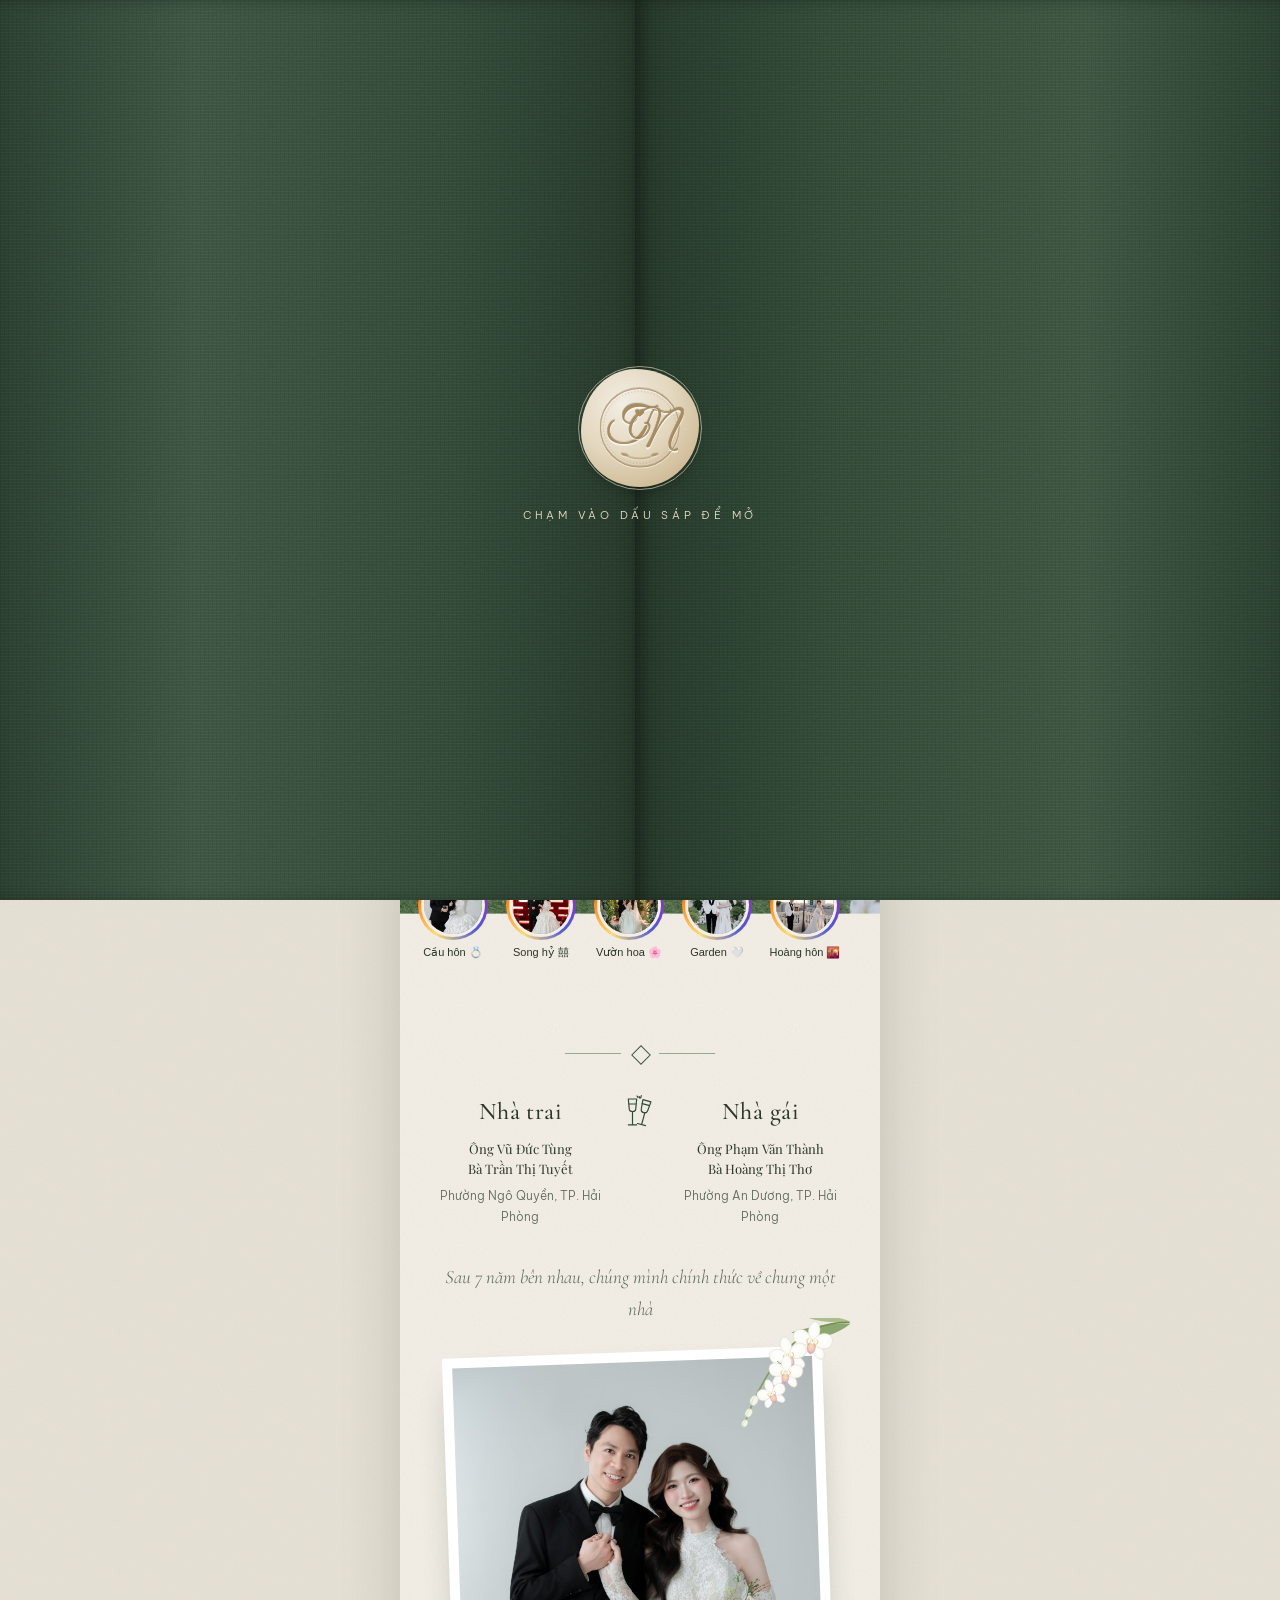
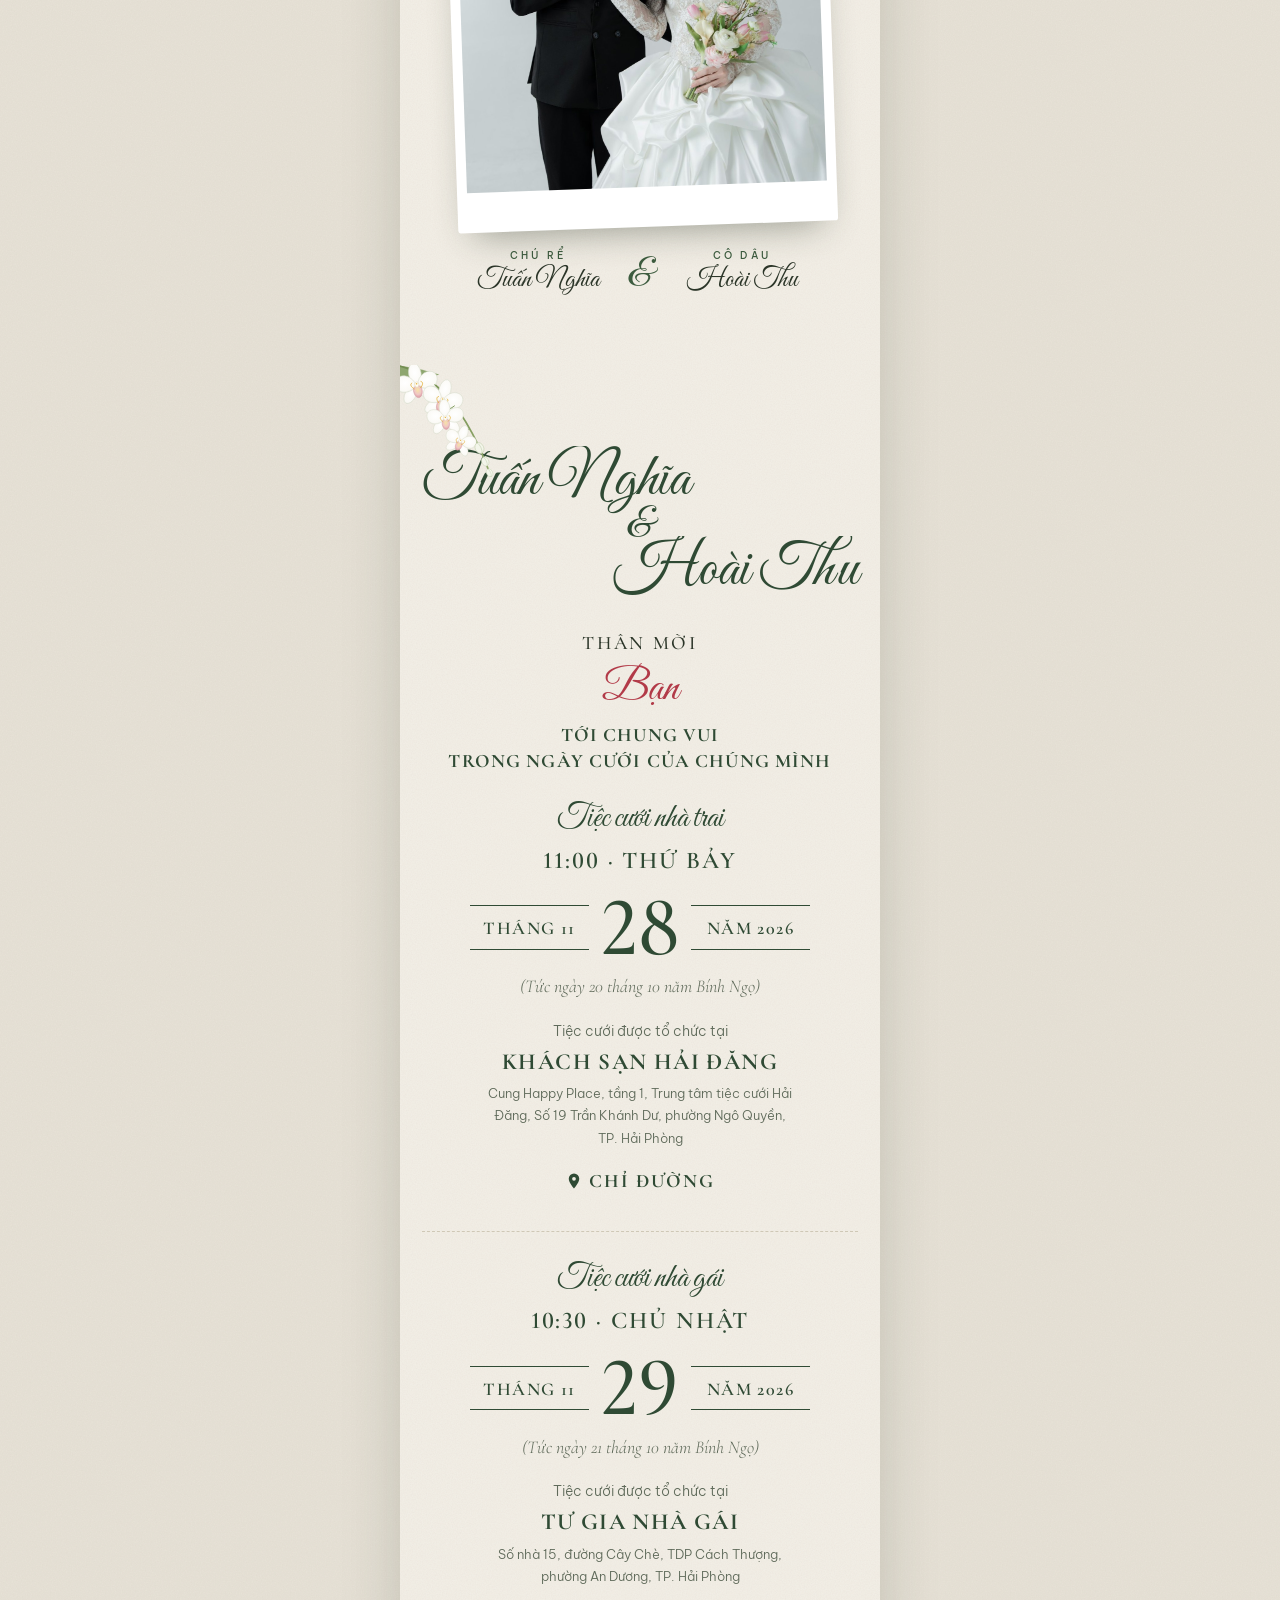
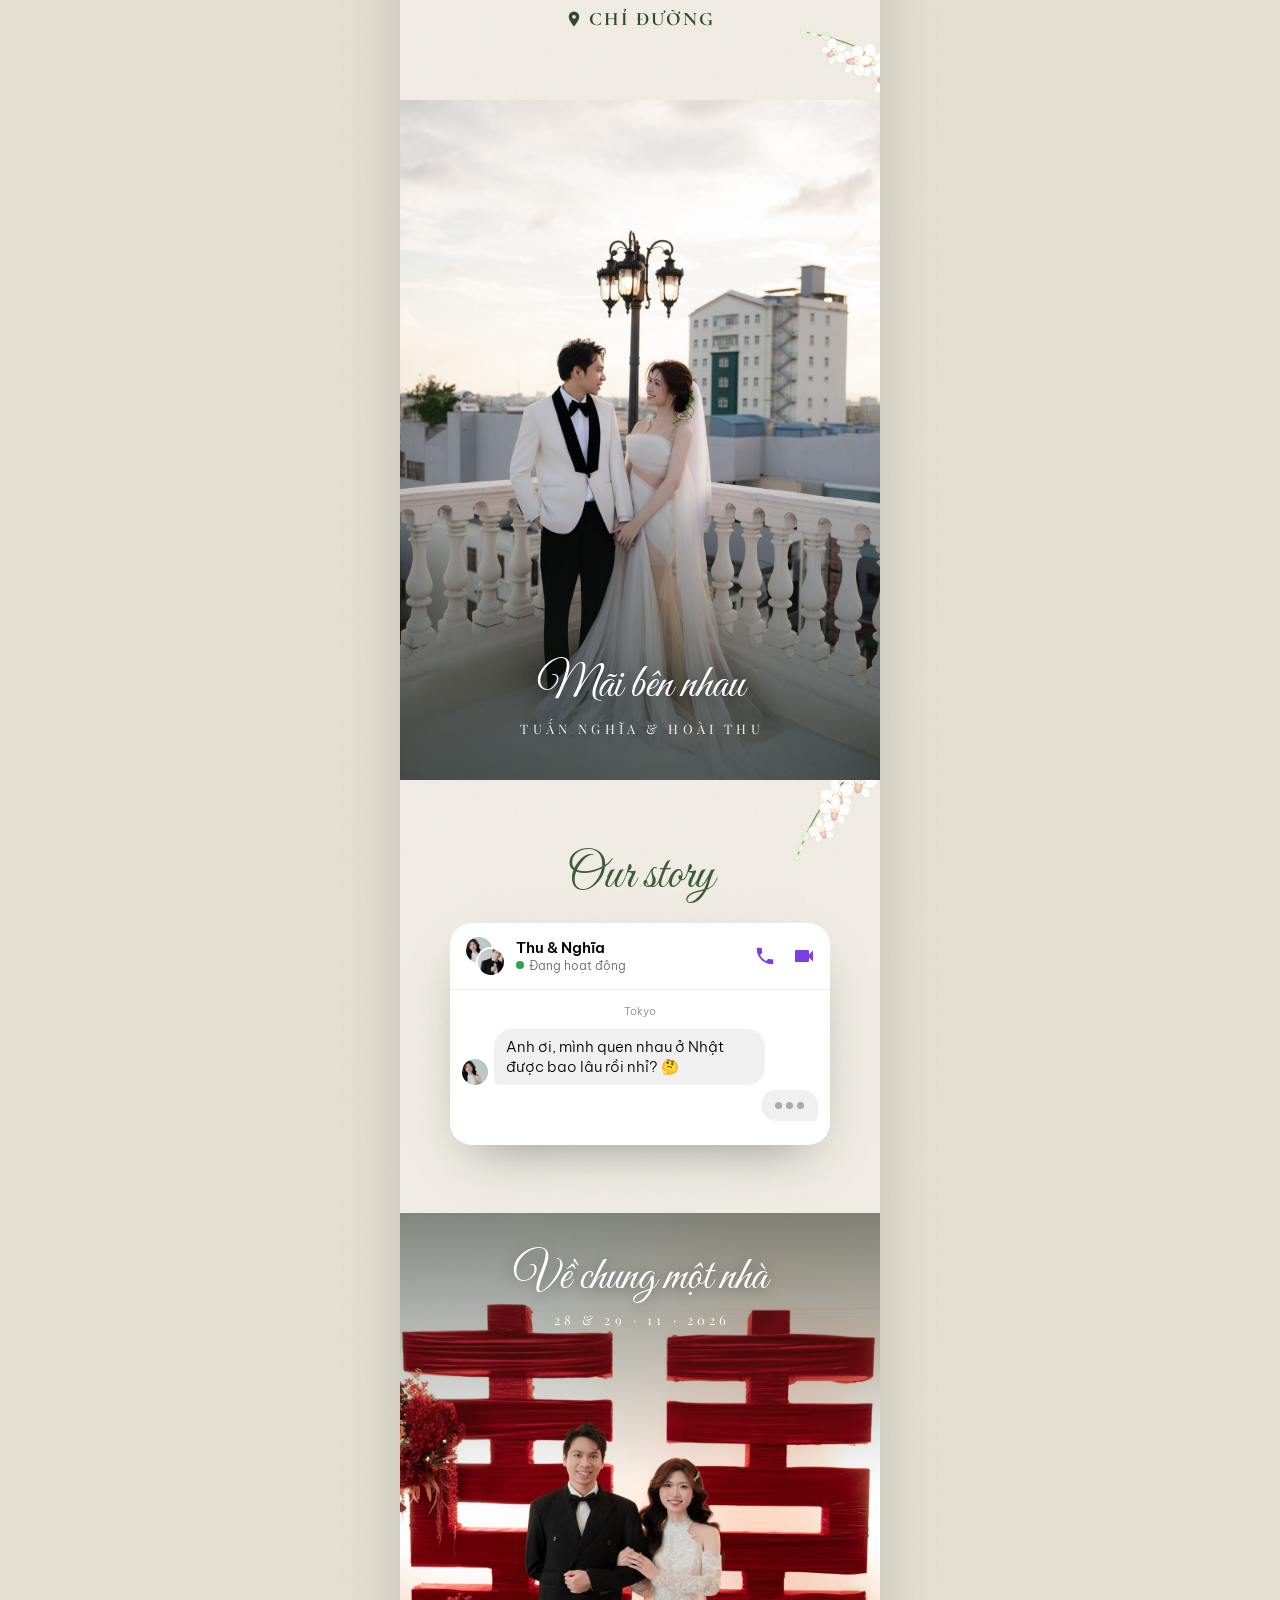
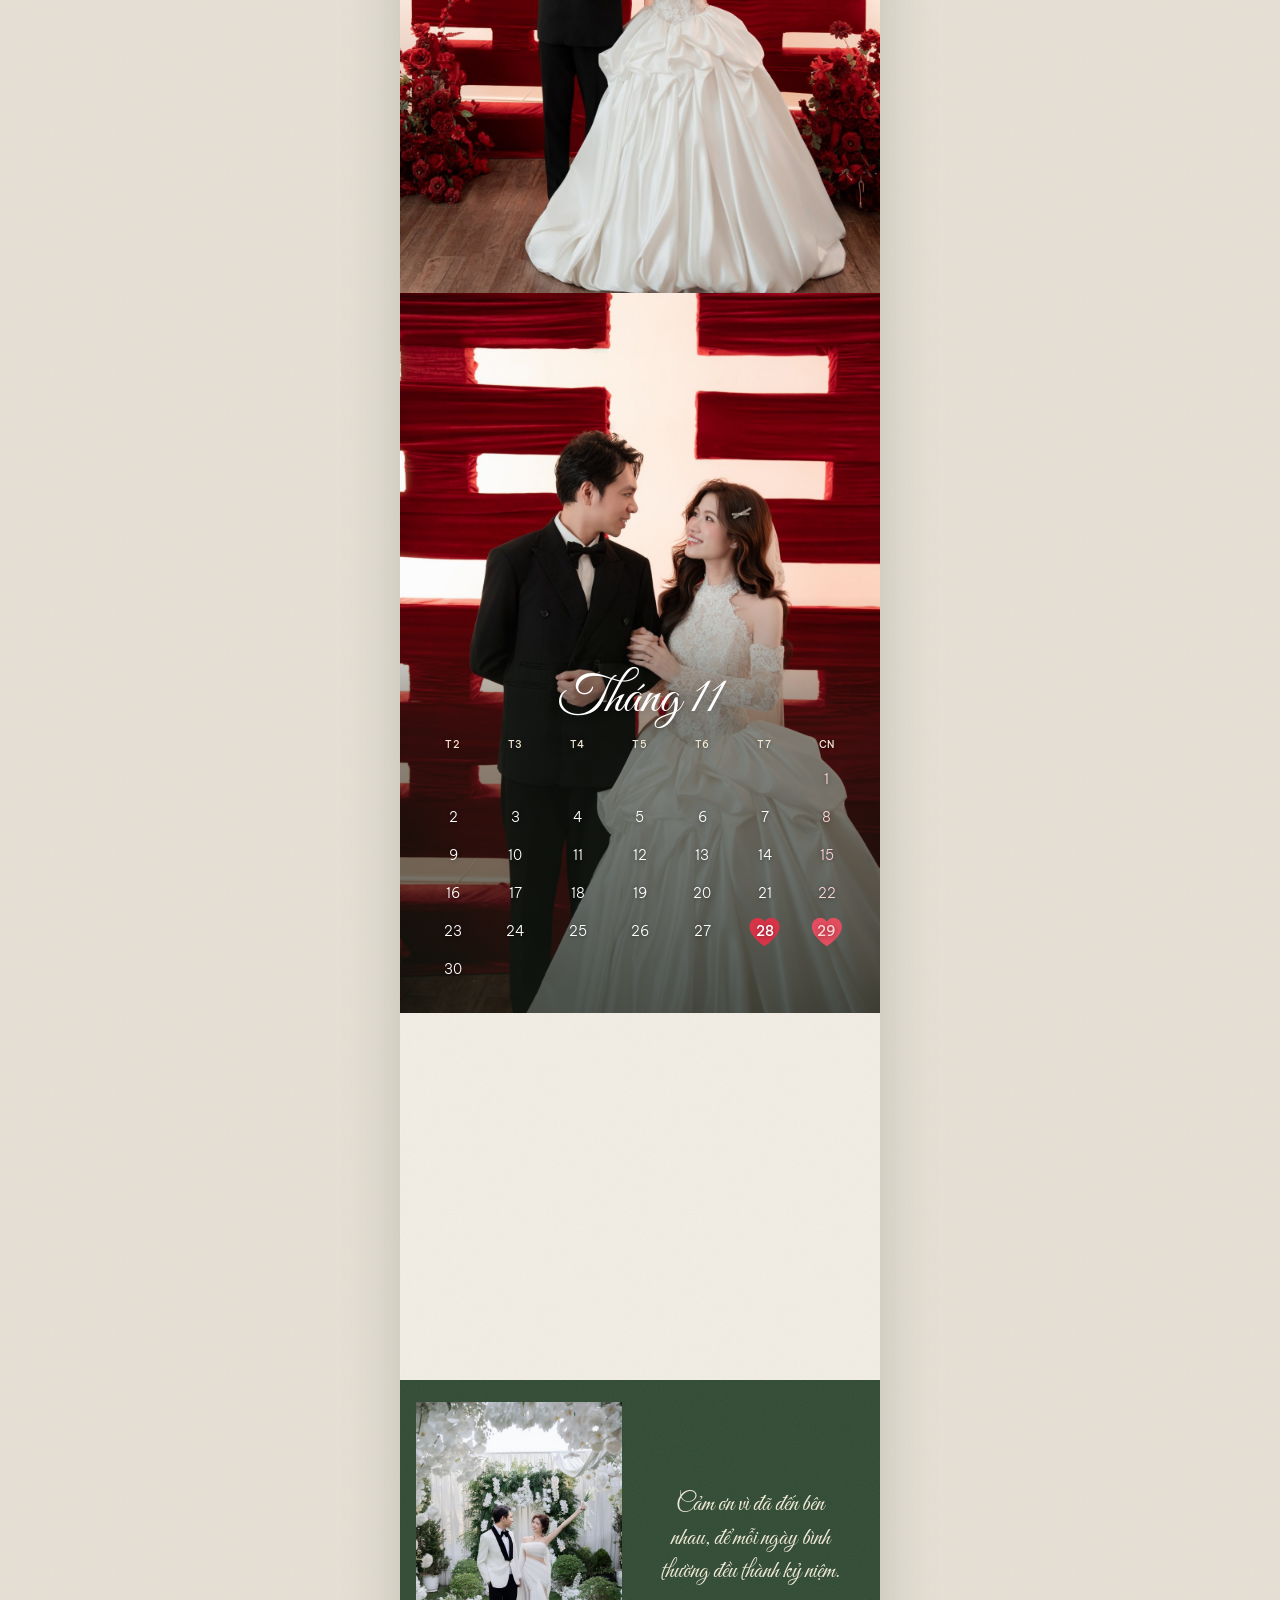
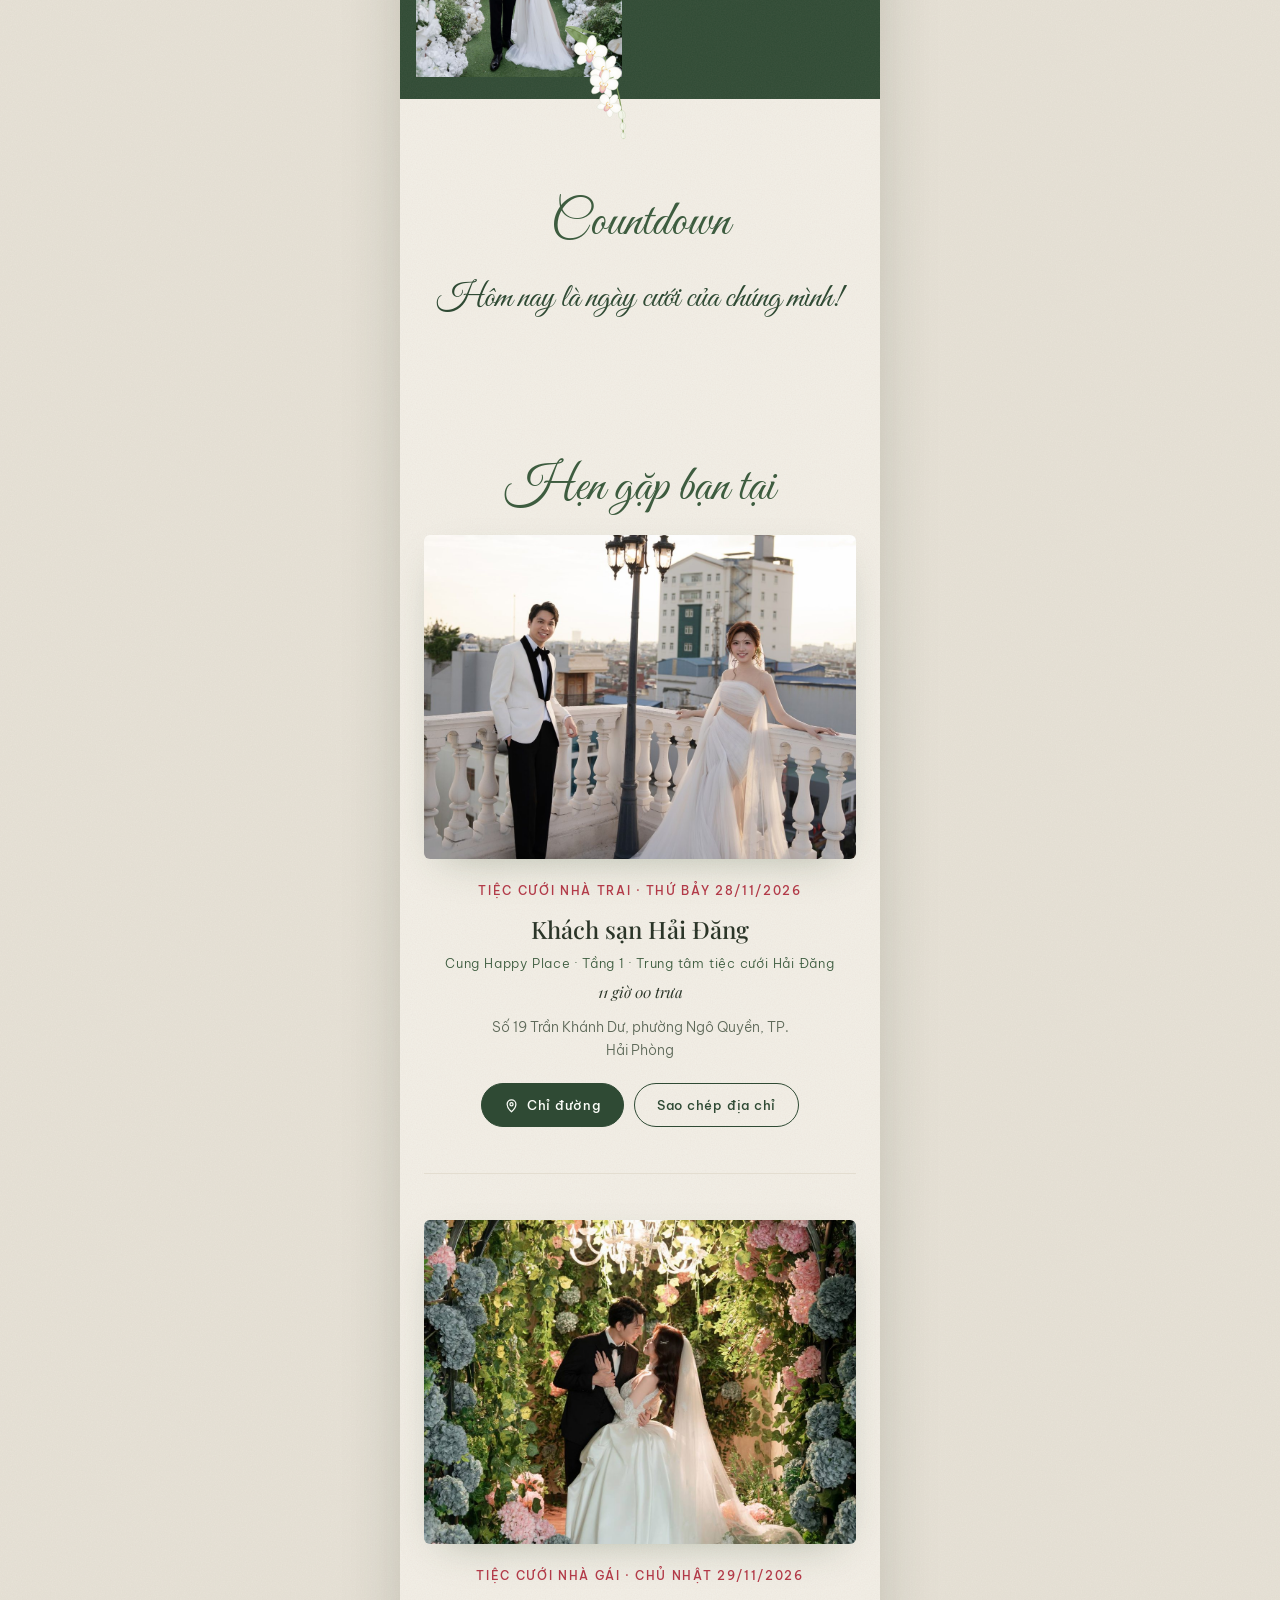
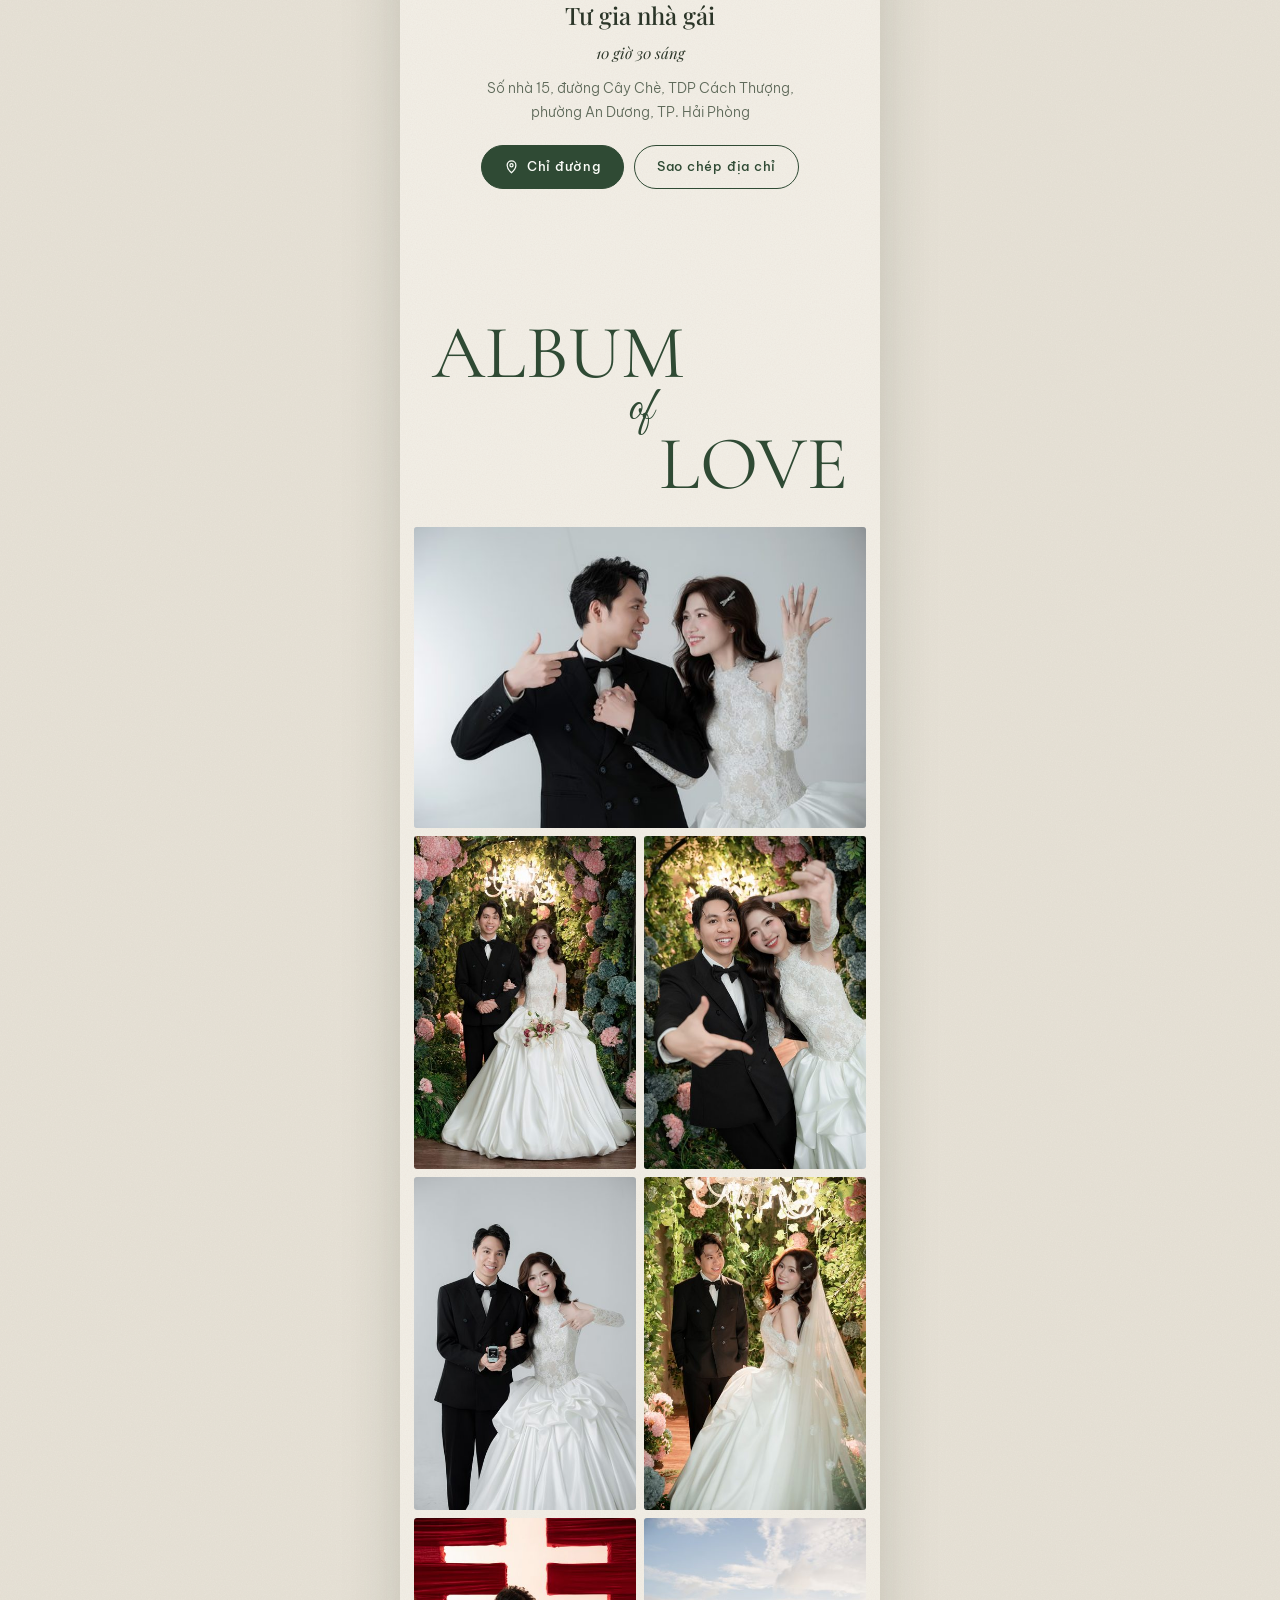
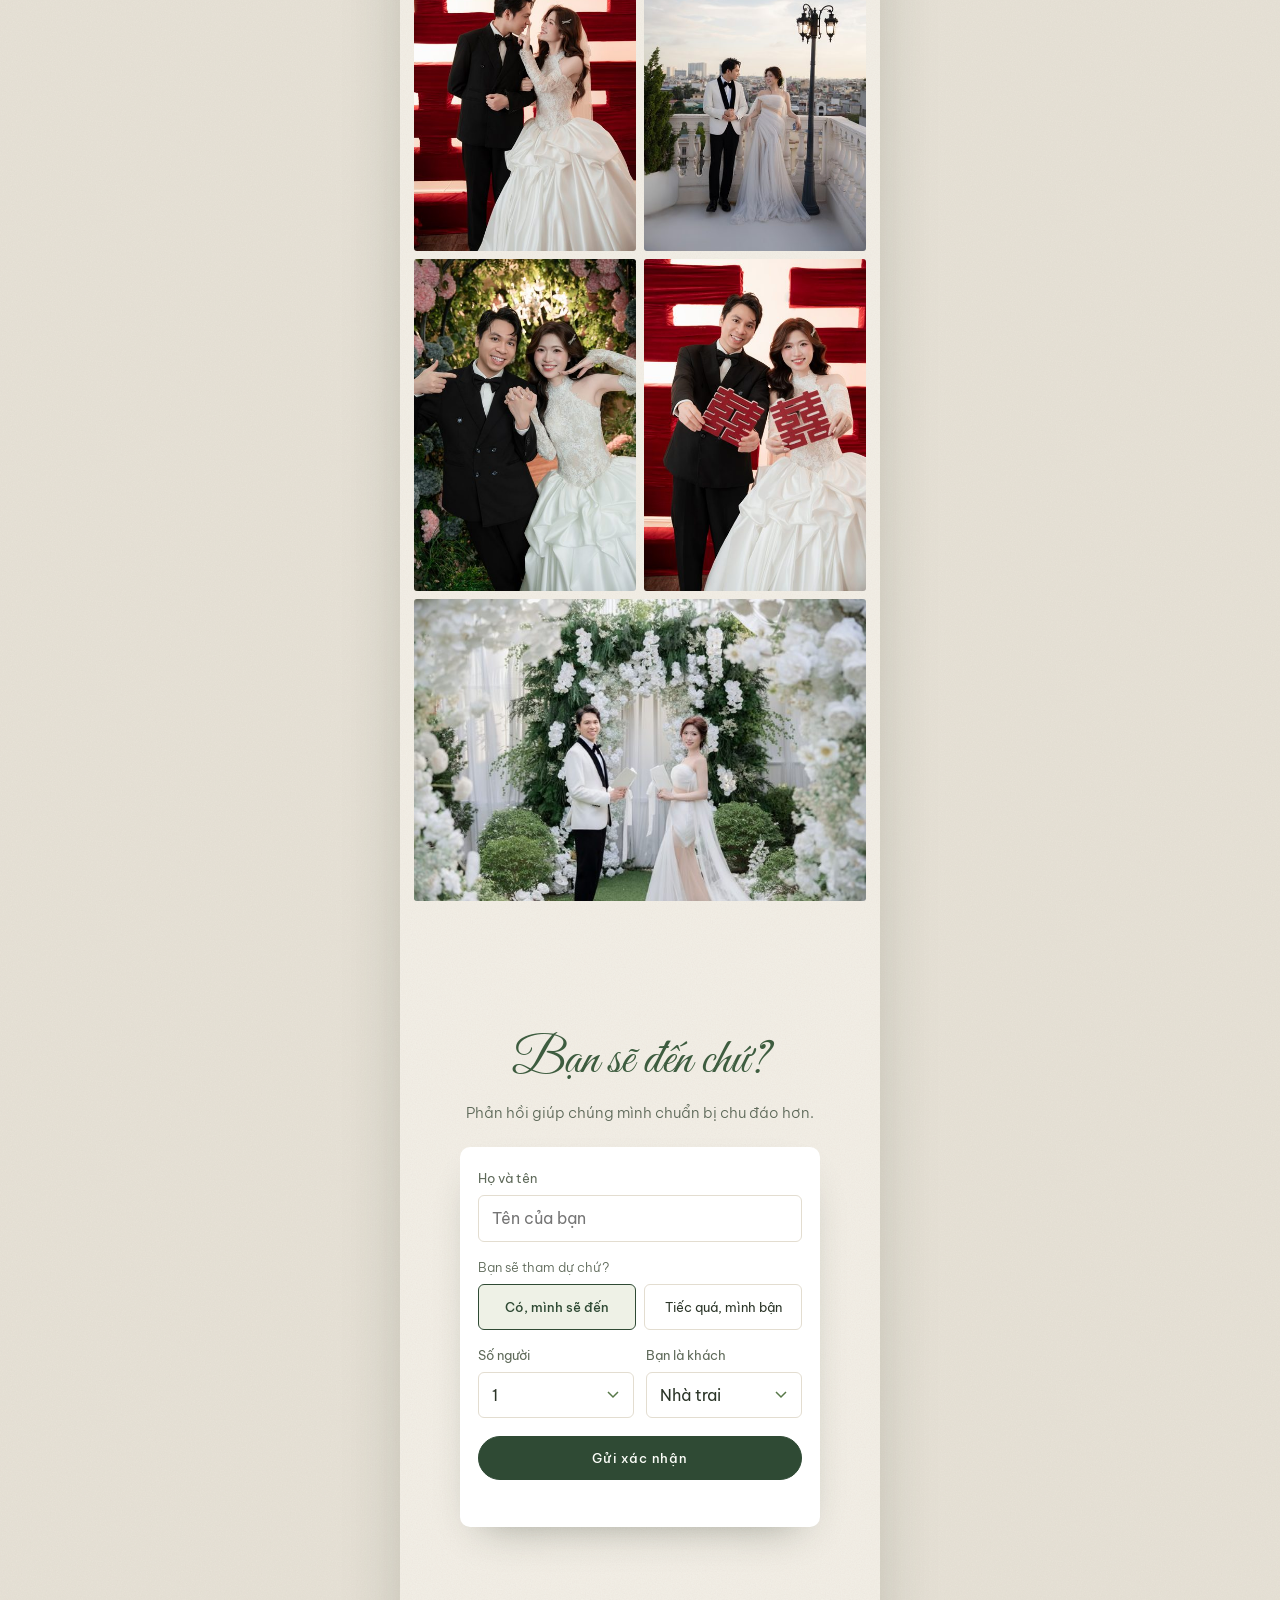
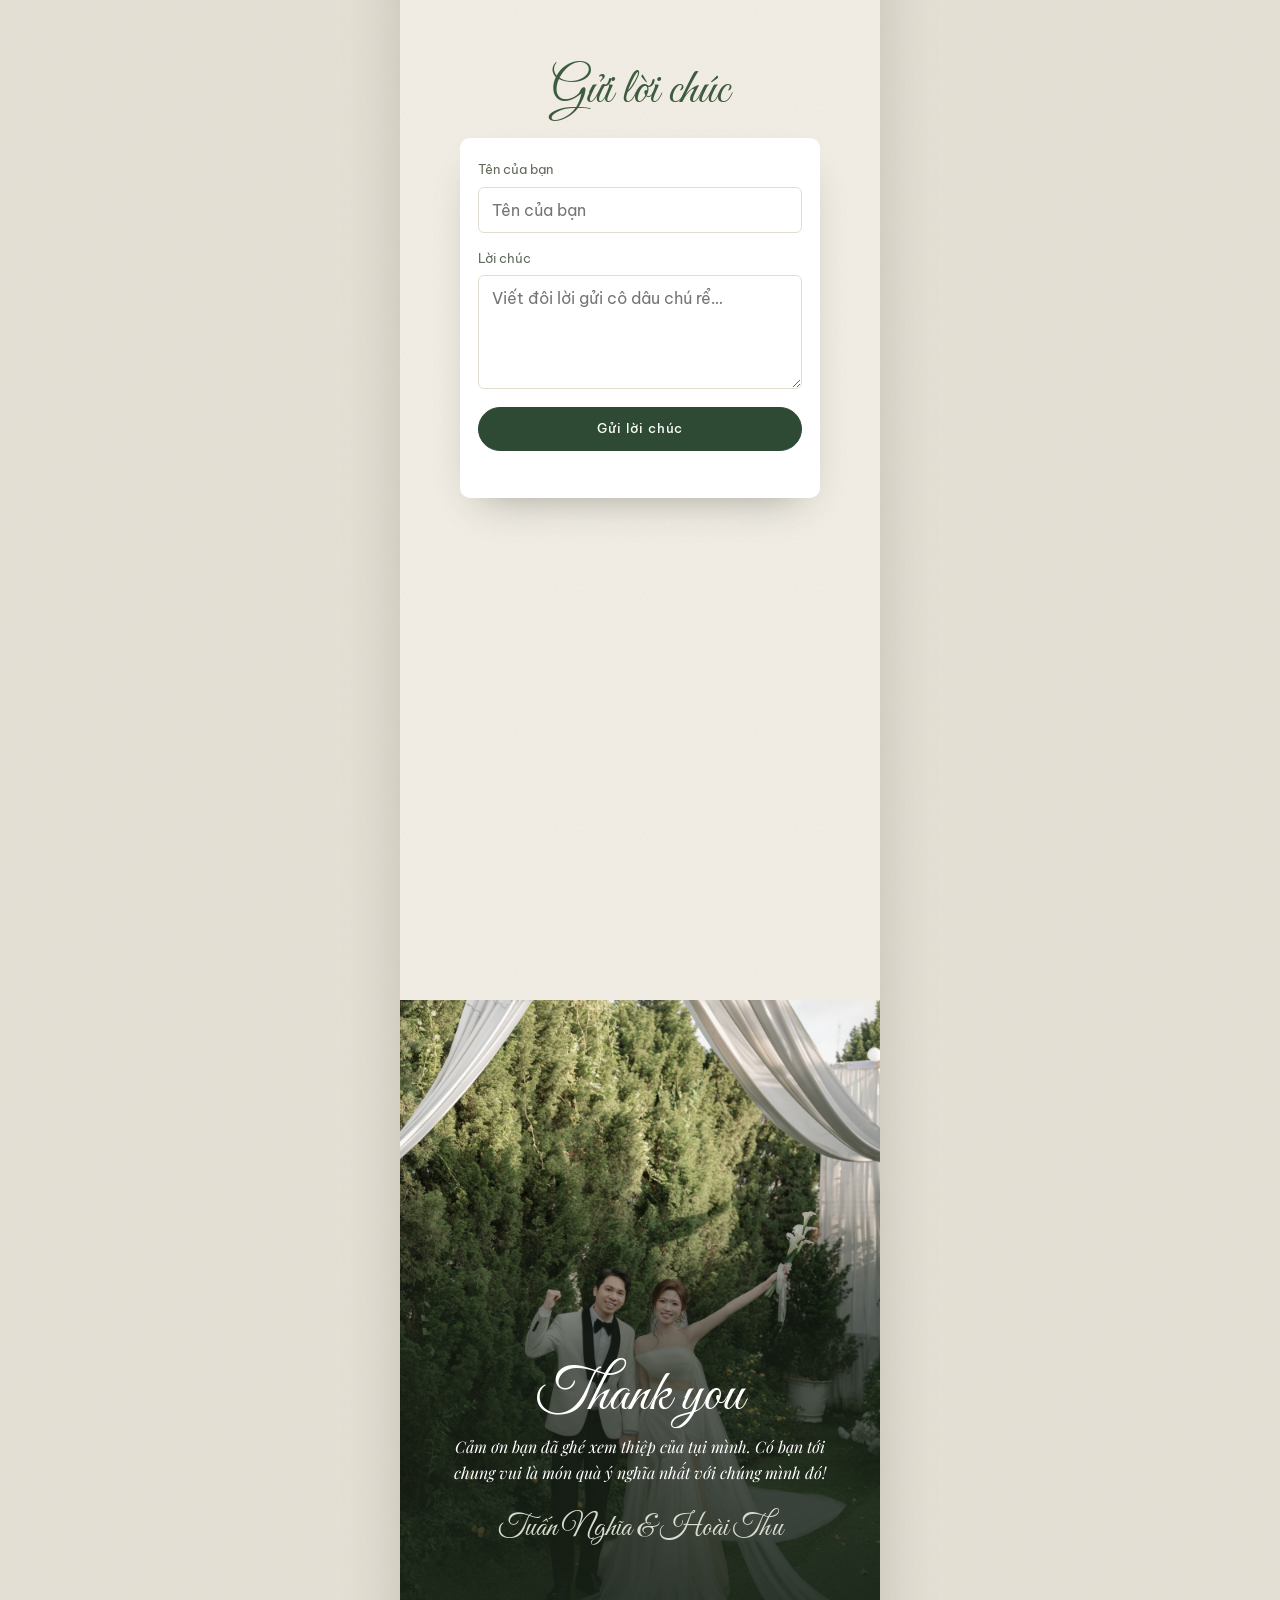
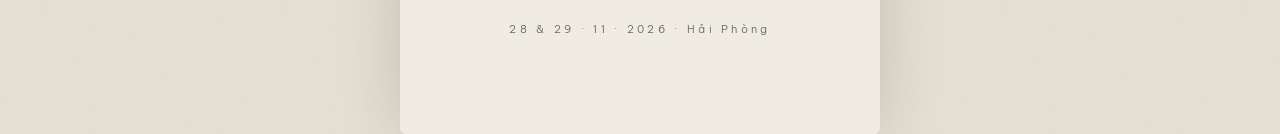
==== index.html @ b8c10539 "Chừa chỗ cho nét chữ viết tay (đầu N, đuôi g) không bị hiệu ứng ánh sáng cắt mất Co-Authored-By: Cla" ====
<!doctype html>
<html lang="vi">
<head>
<meta charset="utf-8">
<meta name="viewport" content="width=device-width,initial-scale=1,viewport-fit=cover">
<meta name="googlebot" content="noindex,nofollow">
<meta name="bingbot" content="noindex,nofollow">
<title>Thiệp cưới Tuấn Nghĩa &amp; Hoài Thu</title>
<meta name="description" content="Thân mời bạn tới chung vui đám cưới Tuấn Nghĩa &amp; Hoài Thu: 11 giờ Thứ Bảy 28/11/2026 tại Khách sạn Hải Đăng và 10 giờ 30 Chủ Nhật 29/11/2026 tại tư gia nhà gái, Hải Phòng.">
<!-- Open Graph: đổi đường dẫn https://... cho đúng địa chỉ trang của bạn sau khi deploy (xem HUONG-DAN.md) -->
<meta property="og:type" content="website">
<meta property="og:url" content="https://thiepcuoi-thunghia.pages.dev/">
<meta property="og:site_name" content="Thiệp cưới Tuấn Nghĩa &amp; Hoài Thu">
<meta property="og:locale" content="vi_VN">
<meta property="og:image:alt" content="Ảnh cưới Tuấn Nghĩa và Hoài Thu">
<meta property="og:title" content="Thiệp cưới Tuấn Nghĩa &amp; Hoài Thu · 28 &amp; 29.11.2026">
<meta property="og:description" content="Thân mời bạn tới chung vui cùng chúng mình: Thứ Bảy 28/11/2026 tại Khách sạn Hải Đăng và Chủ Nhật 29/11/2026 tại tư gia nhà gái, Hải Phòng.">
<meta property="og:image" content="https://thiepcuoi-thunghia.pages.dev/assets/og-sq-2611.jpg">
<meta property="og:image:secure_url" content="https://thiepcuoi-thunghia.pages.dev/assets/og-sq-2611.jpg">
<meta property="og:image:type" content="image/jpeg">
<meta property="og:image:width" content="600">
<meta property="og:image:height" content="600">
<meta name="twitter:card" content="summary">
<meta name="twitter:image" content="https://thiepcuoi-thunghia.pages.dev/assets/og-sq-2611.jpg">
<link rel="apple-touch-icon" href="https://thiepcuoi-thunghia.pages.dev/assets/icon-180.png">
<link rel="icon" type="image/png" sizes="180x180" href="https://thiepcuoi-thunghia.pages.dev/assets/icon-180.png">
<meta name="theme-color" content="#2f4a34">
<link rel="icon" href="data:image/svg+xml,<svg xmlns='http://www.w3.org/2000/svg' viewBox='0 0 100 100'><circle cx='50' cy='50' r='48' fill='%232f4a34'/><circle cx='50' cy='50' r='41' fill='none' stroke='%23e9dcc0' stroke-width='2'/><text x='50' y='64' font-size='38' text-anchor='middle' fill='%23f6efe0' font-family='Georgia,serif' font-style='italic'>T&amp;N</text></svg>">
<link rel="preconnect" href="https://fonts.googleapis.com">
<link rel="preconnect" href="https://fonts.gstatic.com" crossorigin>
<link rel="stylesheet" href="https://fonts.googleapis.com/css2?family=Great+Vibes&family=Cormorant+Garamond:ital,wght@0,300;0,400;0,500;0,600;1,400&family=Playfair+Display:ital,wght@0,400;0,500;0,600;1,400&family=Be+Vietnam+Pro:wght@300;400;500&display=swap">
<link rel="stylesheet" href="css/style.css?v=20261123c">
<link rel="stylesheet" href="css/paper.css?v=20261123c">
</head>
<body class="locked">

<!-- 1. Màn hình mở thiệp -->
<div class="opener" id="opener">
  <div class="doors" id="doors">
    <div class="door l"></div><div class="door r"></div>
    <button class="door-seal" id="doorSeal" type="button" aria-label="Mở thiệp"><svg class="mono" viewBox="0 0 100 100" aria-hidden="true"><circle cx="50" cy="50" r="43" fill="none" stroke="currentColor" stroke-width="1.1" opacity=".75"/><circle cx="50" cy="50" r="39.5" fill="none" stroke="currentColor" stroke-width=".5" stroke-dasharray="1 2.6" opacity=".6"/><path d="M30 78c6 4 13 6 20 6s14-2 20-6" fill="none" stroke="currentColor" stroke-width=".8" opacity=".7"/><path d="M38 80.5c-2.5-2.6-6-3-8.5-1.6 2.3 2.2 5.6 2.9 8.5 1.6zM62 80.5c2.5-2.6 6-3 8.5-1.6-2.3 2.2-5.6 2.9-8.5 1.6z" fill="currentColor" opacity=".7"/><text x="37" y="63" text-anchor="middle" font-family="Great Vibes,cursive" font-size="50" fill="currentColor">T</text><text x="64" y="69" text-anchor="middle" font-family="Great Vibes,cursive" font-size="50" fill="currentColor">N</text><path d="M50 31.5c-1.3-2.4-5-2-5 .9 0 2.3 5 5.3 5 5.3s5-3 5-5.3c0-2.9-3.7-3.3-5-.9z" fill="currentColor"/></svg></button>
    <p class="door-hint">Chạm vào dấu sáp để mở</p>
    <p class="door-guest" id="doorGuest" hidden></p>
  </div>
  <canvas class="op-fx" id="opFx" aria-hidden="true"></canvas>
  <div class="op-leaf tl" aria-hidden="true"></div><div class="op-leaf tr" aria-hidden="true"></div>
  <div class="op-leaf bl" aria-hidden="true"></div><div class="op-leaf br" aria-hidden="true"></div>
  <p class="opener-top">Save our date</p>
  <div class="env-wrap" id="envWrap">
  <div class="env" id="env">
    <div class="env-back"></div>
    <div class="env-letter">
      <span class="eyebrow">Save the date</span>
      <span class="script">Nghĩa <i>&amp;</i> Thu</span>
      <span class="small" data-dates>28 &amp; 29 · 11 · 2026</span>
    </div>
    <div class="env-front"></div>
    <div class="env-flap"></div>
    <button class="wax" id="openBtn" type="button" aria-label="Mở thiệp"><svg class="mono" viewBox="0 0 100 100" aria-hidden="true"><circle cx="50" cy="50" r="43" fill="none" stroke="currentColor" stroke-width="1.1" opacity=".75"/><circle cx="50" cy="50" r="39.5" fill="none" stroke="currentColor" stroke-width=".5" stroke-dasharray="1 2.6" opacity=".6"/><path d="M30 78c6 4 13 6 20 6s14-2 20-6" fill="none" stroke="currentColor" stroke-width=".8" opacity=".7"/><path d="M38 80.5c-2.5-2.6-6-3-8.5-1.6 2.3 2.2 5.6 2.9 8.5 1.6zM62 80.5c2.5-2.6 6-3 8.5-1.6-2.3 2.2-5.6 2.9-8.5 1.6z" fill="currentColor" opacity=".7"/><text x="37" y="63" text-anchor="middle" font-family="Great Vibes,cursive" font-size="50" fill="currentColor">T</text><text x="64" y="69" text-anchor="middle" font-family="Great Vibes,cursive" font-size="50" fill="currentColor">N</text><path d="M50 31.5c-1.3-2.4-5-2-5 .9 0 2.3 5 5.3 5 5.3s5-3 5-5.3c0-2.9-3.7-3.3-5-.9z" fill="currentColor"/></svg></button>
  </div>
  </div>
  <p class="opener-tap" id="tapHint">Chạm để mở thiệp</p>
  <p class="opener-guest" id="openerGuest" hidden></p>
</div>

<button class="music" id="musicBtn" type="button" aria-label="Bật nhạc" aria-pressed="false" hidden>
  <span class="disc" aria-hidden="true"></span>
  <svg viewBox="0 0 24 24" width="22" height="22" aria-hidden="true"><path d="M9 18V5l11-2v13" fill="none" stroke="currentColor" stroke-width="1.8" stroke-linecap="round" stroke-linejoin="round"/><circle cx="6" cy="18" r="3" fill="none" stroke="currentColor" stroke-width="1.8"/><circle cx="17" cy="16" r="3" fill="none" stroke="currentColor" stroke-width="1.8"/></svg>
</button>
<audio id="bgm" loop preload="none"></audio>

<main class="card" id="card">

  <!-- 2. Lời mời cá nhân hóa -->
  <header class="hero">
    <img src="assets/photos/62.jpg" alt="Tuấn Nghĩa và Hoài Thu" fetchpriority="high" style="object-position:50% 40%">
    <div class="hero-in">
      <p class="eyebrow light">Thân mời</p>
      <p class="hero-guest" id="heroGuest">bạn thân yêu</p>
      <h1><span>Tuấn Nghĩa</span><i>&amp;</i><span>Hoài Thu</span></h1>
      <p class="hero-date" data-dates>28 &amp; 29 · 11 · 2026</p>
    </div>
  </header>

  <!-- Tin kiểu Facebook / Instagram -->
  <section class="stories" aria-label="Khoảnh khắc">
    <div class="st-row" id="stRow"></div>
  </section>

  <!-- 3. Hai họ + lời mời -->
  <section class="families reveal">
    <div class="ornament" aria-hidden="true"></div>
    <div class="fam-grid">
      <div>
        <p class="eyebrow">Nhà trai</p>
        <p class="parent" data-bind="groom.father"></p>
        <p class="parent" data-bind="groom.mother"></p>
        <p class="addr" data-bind="groom.address"></p>
      </div>
      <div class="cheers" aria-hidden="true"><svg viewBox="0 0 48 48" width="40" height="40" fill="none" stroke="currentColor" stroke-width="1.4" stroke-linecap="round" stroke-linejoin="round"><path d="M10 6h10l-1 11a4 4 0 0 1-8 0z"/><path d="M15 21v15M10 37h10"/><path d="M27.5 6.8l9.6 2.6-3.8 10.4a4 4 0 0 1-7.7-2.1z"/><path d="M29.8 22.4l-3.9 14.5M21 35.4l9.6 2.6"/><path d="M11 12h8M26.6 11.5l8 2.1"/><path d="M23 3l1 2M25.5 2l-.5 2.4M20.5 2.5l1.3 1.8"/></svg></div>
      <div>
        <p class="eyebrow">Nhà gái</p>
        <p class="parent" data-bind="bride.father"></p>
        <p class="parent" data-bind="bride.mother"></p>
        <p class="addr" data-bind="bride.address"></p>
      </div>
    </div>
    <p class="announce">Sau 7 năm bên nhau, chúng mình chính thức về chung một nhà</p>
    <div class="couple">
      <img class="orchid o-tr" src="assets/orchid.svg" alt="" aria-hidden="true">
      <div class="arch wide"><img src="assets/photos/63.jpg" alt="Chú rể Tuấn Nghĩa và cô dâu Hoài Thu" loading="lazy"></div>
      <div class="couple-names">
        <p class="person"><span class="role">Chú rể</span><span class="script" data-bind="groom.display"></span></p>
        <div class="amp" aria-hidden="true">&amp;</div>
        <p class="person"><span class="role">Cô dâu</span><span class="script" data-bind="bride.display"></span></p>
      </div>
    </div>
  </section>

  <!-- 5. Lời mời + ngày giờ -->
  <section class="invite reveal" id="ngay-cuoi">
    <img class="orchid o-tl" src="assets/orchid.svg" alt="" aria-hidden="true">
    <img class="orchid o-br" src="assets/orchid.svg" alt="" aria-hidden="true">
    <div class="inv-names"><span class="n1">Tuấn Nghĩa</span><span class="amp">&amp;</span><span class="n2">Hoài Thu</span></div>
    <p class="inv-kinh">Thân mời</p>
    <p class="inv-guest" id="invGuest">Bạn</p>
    <p class="inv-to">Tới chung vui<br>trong ngày cưới của chúng mình</p>
    <div id="days"></div>
  </section>

  <!-- Ảnh bìa xen giữa -->
  <section class="banner" aria-hidden="true">
    <img src="assets/photos/78.jpg" alt="" loading="lazy" style="object-position:50% 55%">
    <div class="banner-in"><p class="banner-l">Mãi bên nhau</p><p class="banner-s">Tuấn Nghĩa &amp; Hoài Thu</p></div>
  </section>

  <!-- 4. Câu chuyện tình yêu -->
  <section class="story reveal">
    <img class="orchid o-tr" src="assets/orchid.svg" alt="" aria-hidden="true">
    <h2>Our story</h2>
    <div class="chat" id="chat">
      <div class="chat-top">
        <div class="chat-av"><img src="assets/photos/thumb/81.jpg" alt=""><img src="assets/photos/thumb/80.jpg" alt=""></div>
        <div class="chat-who"><b>Thu &amp; Nghĩa</b><span><i></i>Đang hoạt động</span></div>
        <svg viewBox="0 0 24 24" width="22" height="22" fill="currentColor" aria-hidden="true"><path d="M6.6 10.8a15 15 0 0 0 6.6 6.6l2.2-2.2a1 1 0 0 1 1-.25 11.4 11.4 0 0 0 3.6.57 1 1 0 0 1 1 1V20a1 1 0 0 1-1 1A17 17 0 0 1 3 4a1 1 0 0 1 1-1h3.5a1 1 0 0 1 1 1c0 1.25.2 2.45.57 3.57a1 1 0 0 1-.25 1z"/></svg>
        <svg viewBox="0 0 24 24" width="24" height="24" fill="currentColor" aria-hidden="true"><path d="M17 10.5V7a1 1 0 0 0-1-1H4a1 1 0 0 0-1 1v10a1 1 0 0 0 1 1h12a1 1 0 0 0 1-1v-3.5l4 4v-11z"/></svg>
      </div>
      <div class="chat-day">Tokyo</div>
      <div class="chat-body" id="chatBody" aria-live="polite"></div>
    </div>
  </section>

  <!-- Ảnh bìa xen giữa -->
  <section class="banner top" aria-hidden="true" data-fx="fireworks">
    <img src="assets/photos/67.jpg" alt="" loading="lazy" style="object-position:50% 45%">
    <div class="banner-in"><p class="banner-l">Về chung một nhà</p><p class="banner-s" data-dates>28 &amp; 29 · 11 · 2026</p></div>
  </section>

  <!-- Lịch tháng trên ảnh -->
  <section class="calph reveal" aria-label="Lịch tháng cưới">
    <img src="assets/photos/68.jpg" alt="" loading="lazy">
    <div class="cal">
      <div class="cal-h" id="calHead"></div>
      <div class="cal-grid" id="cal" role="grid"></div>
    </div>
  </section>

  <!-- 6. Lịch trình -->
  <section class="timeline reveal">
    <h2>Timeline</h2>
    <ol class="tl" id="timeline"></ol>
  </section>

  <!-- Khối xanh: ảnh + câu trích -->
  <section class="quote reveal" aria-hidden="true">
    <div class="q-ph"><img src="assets/photos/74.jpg" alt="" loading="lazy"></div>
    <p class="q-tx">Cảm ơn vì đã đến bên nhau, để mỗi ngày bình thường đều thành kỷ niệm.</p>
    <img class="orchid o-q" src="assets/orchid.svg" alt="">
  </section>

  <!-- 7. Đếm ngược -->
  <section class="countdown reveal">
    <h2>Countdown</h2>
    <div class="count" id="count">
      <div><b id="cd-d">--</b><span>Ngày</span></div>
      <div><b id="cd-h">--</b><span>Giờ</span></div>
      <div><b id="cd-m">--</b><span>Phút</span></div>
      <div><b id="cd-s">--</b><span>Giây</span></div>
    </div>
    <p class="cd-done" id="cdDone" hidden>Hôm nay là ngày cưới của chúng mình!</p>
  </section>

  <!-- 8. Địa điểm -->
  <section class="venue reveal" id="dia-diem">
    <h2>Hẹn gặp bạn tại</h2>
    <div id="venues"></div>
  </section>

  <!-- 9. Album -->
  <section class="album reveal" id="album">
    <h2 class="album-h"><span>Album</span><em>of</em><span>Love</span></h2>
    <div class="grid">
      <button type="button" class="ph wide" data-full="assets/photos/65.jpg"><img src="assets/photos/thumb/65.jpg" alt="Ảnh cưới" loading="lazy"></button>
      <button type="button" class="ph" data-full="assets/photos/61.jpg"><img src="assets/photos/thumb/61.jpg" alt="Ảnh cưới" loading="lazy"></button>
      <button type="button" class="ph" data-full="assets/photos/64.jpg"><img src="assets/photos/thumb/64.jpg" alt="Ảnh cưới" loading="lazy"></button>
      <button type="button" class="ph" data-full="assets/photos/69.jpg"><img src="assets/photos/thumb/69.jpg" alt="Ảnh cưới" loading="lazy"></button>
      <button type="button" class="ph" data-full="assets/photos/70.jpg"><img src="assets/photos/thumb/70.jpg" alt="Ảnh cưới" loading="lazy"></button>
      <button type="button" class="ph" data-full="assets/photos/71.jpg"><img src="assets/photos/thumb/71.jpg" alt="Ảnh cưới" loading="lazy"></button>
      <button type="button" class="ph" data-full="assets/photos/72.jpg"><img src="assets/photos/thumb/72.jpg" alt="Ảnh cưới" loading="lazy"></button>
      <button type="button" class="ph" data-full="assets/photos/79.jpg"><img src="assets/photos/thumb/79.jpg" alt="Ảnh cưới" loading="lazy"></button>
      <button type="button" class="ph" data-full="assets/photos/66.jpg"><img src="assets/photos/thumb/66.jpg" alt="Ảnh cưới" loading="lazy"></button>
      <button type="button" class="ph wide" data-full="assets/photos/75.jpg"><img src="assets/photos/thumb/75.jpg" alt="Ảnh cưới" loading="lazy"></button>
    </div>
  </section>

  <!-- 10. Xác nhận tham dự -->
  <section class="rsvp reveal" id="xac-nhan">
    <h2>Bạn sẽ đến chứ?</h2>
    <p class="sub">Phản hồi giúp chúng mình chuẩn bị chu đáo hơn.</p>
    <form id="rsvpForm" class="form" novalidate>
      <label>Họ và tên<input name="name" id="rsvpName" required maxlength="80" autocomplete="name" placeholder="Tên của bạn"></label>
      <fieldset class="seg">
        <legend>Bạn sẽ tham dự chứ?</legend>
        <label><input type="radio" name="attend" value="Có" checked><span>Có, mình sẽ đến</span></label>
        <label><input type="radio" name="attend" value="Không"><span>Tiếc quá, mình bận</span></label>
      </fieldset>
      <div class="row2">
        <label>Số người
          <select name="guests" id="rsvpGuests"></select>
        </label>
        <label>Bạn là khách
          <select name="side"><option>Nhà trai</option><option>Nhà gái</option></select>
        </label>
      </div>
      <button class="btn solid" type="submit">Gửi xác nhận</button>
      <p class="msg" role="status" aria-live="polite"></p>
    </form>
  </section>

  <!-- 11. Lời chúc -->
  <section class="wishes reveal" id="loi-chuc">
    <h2>Gửi lời chúc</h2>
    <form id="wishForm" class="form" novalidate>
      <label>Tên của bạn<input name="name" id="wishName" required maxlength="80" autocomplete="name" placeholder="Tên của bạn"></label>
      <label>Lời chúc<textarea name="message" required maxlength="500" rows="4" placeholder="Viết đôi lời gửi cô dâu chú rể…"></textarea></label>
      <button class="btn solid" type="submit">Gửi lời chúc</button>
      <p class="msg" role="status" aria-live="polite"></p>
    </form>
    <ul class="wish-list" id="wishList" hidden></ul>
  </section>

  <!-- 12. Mừng cưới -->
  <section class="gift reveal">
    <div class="gift-icon" aria-hidden="true">
      <svg viewBox="0 0 120 110" width="120" height="110"><defs><linearGradient id="gb" x1="0" y1="0" x2="0" y2="1"><stop offset="0" stop-color="#ffd3dc"/><stop offset="1" stop-color="#f4a9b8"/></linearGradient><linearGradient id="gl" x1="0" y1="0" x2="0" y2="1"><stop offset="0" stop-color="#ffe2e8"/><stop offset="1" stop-color="#f7bccb"/></linearGradient><radialGradient id="ht" cx="40%" cy="35%" r="70%"><stop offset="0" stop-color="#ff8fa6"/><stop offset="1" stop-color="#e0485f"/></radialGradient></defs>
      <path d="M34 36c-4-12 6-22 14-14 4 4 4 10 4 14M78 36c4-12-6-22-14-14-4 4-4 10-4 14" fill="none" stroke="#e8899d" stroke-width="4" stroke-linecap="round"/>
      <path d="M48 40c-6-14 8-22 14-10M70 40c6-14-8-20-12-8" fill="url(#ht)"/>
      <path d="M58 46c-10-8-20-2-16 8 3 7 16 13 16 13s13-6 16-13c4-10-6-16-16-8z" fill="url(#ht)"/>
      <path d="M44 34c-6-9 4-17 10-9 3 4 2 9 2 9" fill="url(#ht)" opacity=".9"/>
      <rect x="24" y="58" width="72" height="44" rx="6" fill="url(#gb)"/><rect x="20" y="50" width="80" height="14" rx="5" fill="url(#gl)" transform="rotate(-4 60 57)"/>
      <rect x="54" y="58" width="12" height="44" fill="#fbe4ea"/><rect x="24" y="58" width="72" height="44" rx="6" fill="none" stroke="#ef9fb1"/></svg>
    </div>
    <h2>Gửi mừng cưới</h2>
    <p class="sub">Nếu không thể đến chung vui, bạn có thể gửi lời chúc phúc qua đây.</p>
    <button class="btn solid" type="button" id="giftBtn">Mở hộp mừng cưới</button>
  </section>

  <!-- 13. Lời cảm ơn -->
  <section class="thanks">
    <img src="assets/photos/76.jpg" alt="" loading="lazy" style="object-position:50% 25%">
    <div class="thanks-in">
      <h2>Thank you</h2>
      <p>Cảm ơn bạn đã ghé xem thiệp của tụi mình. Có bạn tới chung vui là món quà ý nghĩa nhất với chúng mình đó!</p>
      <p class="sig">Tuấn Nghĩa &amp; Hoài Thu</p>
    </div>
  </section>
  <footer data-dates>28 &amp; 29 · 11 · 2026 · Hải Phòng</footer>
</main>


<div class="progress" id="progress" aria-hidden="true"></div>

<!-- Thanh nút kiểu TikTok -->
<div class="rail" id="rail" hidden>
  <button type="button" class="rail-b" id="railHeart" aria-label="Thả tim"><svg viewBox="0 0 24 24" width="30" height="30" aria-hidden="true"><path d="M12 21s-7.5-4.6-9.6-9.2C.9 8.4 3 4.5 6.7 4.5c2.1 0 3.6 1.2 4.3 2.4h2c.7-1.2 2.2-2.4 4.3-2.4 3.7 0 5.8 3.9 4.3 7.3C19.5 16.4 12 21 12 21z" fill="currentColor"/></svg><span id="heartN">0</span></button>
  <button type="button" class="rail-b" id="railChat" aria-label="Lời chúc"><svg viewBox="0 0 24 24" width="28" height="28" aria-hidden="true"><path d="M12 3C6.5 3 2 6.9 2 11.7c0 2.6 1.3 4.9 3.4 6.5L5 22l4.1-2.1c.9.2 1.9.3 2.9.3 5.5 0 10-3.9 10-8.7S17.5 3 12 3z" fill="currentColor"/></svg><span id="chatN">0</span></button>
  <button type="button" class="rail-b" id="railShare" aria-label="Chia sẻ thiệp"><svg viewBox="0 0 24 24" width="28" height="28" aria-hidden="true"><path d="M14 4l8 7.5-8 7.5v-4.5C8 14.5 4.5 16.5 2 21c.8-6 4-11.5 12-12.5z" fill="currentColor"/></svg><span>Chia sẻ</span></button>
</div>
<!-- Đặt biệt danh kiểu Facebook -->
<div class="modal" id="nickModal" hidden role="dialog" aria-modal="true" aria-labelledby="nickTitle">
  <form class="sheet nick-sheet" id="nickForm" novalidate>
    <button class="sheet-x" type="button" aria-label="Đóng">×</button>
    <div class="nick-big" id="nickBig">?</div>
    <h3 id="nickTitle">Đặt biệt danh</h3>
    <p class="nick-sub">Biệt danh sẽ hiện cùng lời chúc của bạn để cô dâu chú rể biết ai gửi nhé.</p>
    <input id="nickIn" maxlength="40" placeholder="Ví dụ: Minh Béo, Lan lớp 12A…" autocomplete="nickname" enterkeyhint="done">
    <p class="msg" id="nickMsg" role="status"></p>
    <button class="btn solid" type="submit">Lưu biệt danh</button>
  </form>
</div>
<div class="toast" id="toast" role="status" aria-live="polite" hidden></div>

<!-- Xem tin (story) -->
<div class="sv" id="sv" hidden role="dialog" aria-modal="true" aria-label="Xem khoảnh khắc">
  <div class="sv-bars" id="svBars"></div>
  <div class="sv-head"><img id="svAv" alt=""><b id="svName"></b><span id="svTime">vừa xong</span><button type="button" class="sv-x" aria-label="Đóng">×</button></div>
  <img class="sv-img" id="svImg" alt="Ảnh cưới">
  <p class="sv-cap" id="svCap"></p>
  <div class="sv-tap prev" aria-hidden="true"></div><div class="sv-tap next" aria-hidden="true"></div>
</div>

<!-- Lời chúc bay lên + thanh gửi lời chúc -->
<div class="live" id="live" hidden>
  <ul class="bubbles" id="bubbles" aria-live="off"></ul>
  <div class="live-row">
    <form class="livebar" id="liveBar" novalidate>
      <button type="button" class="nick-av" id="nickAv" aria-label="Đặt biệt danh"><svg viewBox="0 0 24 24" width="18" height="18" fill="currentColor" aria-hidden="true"><circle cx="12" cy="8" r="4"/><path d="M4 21c0-4.4 3.6-7 8-7s8 2.6 8 7z"/></svg></button>
      <input id="liveMsg" maxlength="300" placeholder="Gửi lời chúc…" aria-label="Viết lời chúc" autocomplete="off">
      <button type="submit" aria-label="Gửi lời chúc"><svg viewBox="0 0 24 24" width="20" height="20" fill="none" stroke="currentColor" stroke-width="1.8" stroke-linejoin="round"><path d="M4 12l16-8-6 16-3-6z"/><path d="M11 14l9-10"/></svg></button>
    </form>
    <button class="live-btn" id="liveX" type="button" aria-label="Ẩn lời chúc" aria-pressed="false"><svg viewBox="0 0 24 24" width="20" height="20" fill="none" stroke="currentColor" stroke-width="1.8" stroke-linecap="round"><path d="M21 12a8 8 0 0 1-11.6 7.1L4 20l1-4.6A8 8 0 1 1 21 12z"/></svg></button>
    <button class="live-btn gold" id="liveGift" type="button" aria-label="Mừng cưới"><svg viewBox="0 0 24 24" width="20" height="20" fill="none" stroke="currentColor" stroke-width="1.7" stroke-linejoin="round"><rect x="4" y="10" width="16" height="10" rx="1"/><rect x="3" y="7" width="18" height="3.5" rx="1"/><path d="M12 7v13M12 7c-1.5-3-5.5-3.5-5.5-1 0 1.5 3 1 5.5 1zm0 0c1.5-3 5.5-3.5 5.5-1 0 1.5-3 1-5.5 1z"/></svg></button>
  </div>
</div>

<!-- Xem ảnh lớn -->
<div class="lightbox" id="lightbox" hidden role="dialog" aria-modal="true" aria-label="Xem ảnh">
  <button class="lb-x" type="button" aria-label="Đóng">×</button>
  <button class="lb-nav prev" type="button" aria-label="Ảnh trước">‹</button>
  <img id="lbImg" alt="Ảnh cưới">
  <button class="lb-nav next" type="button" aria-label="Ảnh sau">›</button>
</div>

<!-- Popup mừng cưới -->
<div class="modal" id="giftModal" hidden role="dialog" aria-modal="true" aria-labelledby="giftTitle">
  <div class="sheet">
    <button class="sheet-x" type="button" aria-label="Đóng">×</button>
    <h3 id="giftTitle">Hộp mừng cưới</h3>
    <div class="tabs" role="tablist" id="giftTabs"></div>
    <div id="giftPanels"></div>
    <button class="btn sheet-close" type="button">Đóng</button>
  </div>
</div>

<script src="js/config.js?v=20261123c"></script>
<script src="js/lunar.js?v=20261123c"></script>
<script src="js/main.js?v=20261123c"></script>
</body>
</html>
---- css/style.css ----
/* Thiệp cưới: trắng kem + vàng gold. Một bố cục dọc cho điện thoại, căn giữa khi xem trên máy tính. */
:root{
  --cream:#f4f8ef;
  --cream-2:#e7efdd;
  --ivory:#fbfdf8;
  --ink:#2e3a2b;
  --ink-soft:#62705c;
  --gold:#577848;
  --gold-2:#9cb88a;
  --gold-soft:#d5e5c6;
  --line:#dbe6cf;
  --wax:#57754a;
  --f-script:"Great Vibes","Snell Roundhand",cursive;
  --f-serif:"Playfair Display","Times New Roman",serif;
  --f-body:"Be Vietnam Pro",system-ui,-apple-system,sans-serif;
  --shadow:0 14px 40px -18px rgba(48,72,40,.35);
  color-scheme:light;
}
*{box-sizing:border-box}
img{max-width:100%;display:block}
[hidden]{display:none!important}
html{scroll-behavior:smooth;-webkit-text-size-adjust:100%}
body{margin:0;background:#e5eddc radial-gradient(circle at 50% 0,#f2f7ec,#d9e5cc) fixed;color:var(--ink);font:300 15px/1.7 var(--f-body);-webkit-font-smoothing:antialiased;overflow-x:hidden}
body.locked{overflow:hidden;height:100svh}
p{margin:0}
h2{font-family:var(--f-serif);font-weight:400;font-size:30px;line-height:1.2;margin:0 0 22px;text-wrap:balance}
h2 em{font-family:var(--f-script);font-style:normal;font-size:1.4em;color:var(--gold);line-height:.8}
.eyebrow{font-size:11px;letter-spacing:.36em;text-transform:uppercase;color:var(--gold);font-weight:500;margin:0 0 10px}
.eyebrow.light{color:var(--gold-soft)}
.script{font-family:var(--f-script);font-weight:400}

.card{position:relative;max-width:480px;margin:0 auto;background:var(--cream);overflow:hidden;box-shadow:0 0 60px rgba(48,72,40,.18)}
@media (min-width:560px){.card{margin-block:28px;border-radius:6px}}
section{padding:68px 24px;text-align:center;position:relative}

/* Hiện dần khi cuộn tới */
.reveal{opacity:0;transform:translateY(26px);transition:opacity .9s ease,transform .9s ease}
.reveal.in{opacity:1;transform:none}

/* ============ 1. Phong bì ============ */
.opener{position:fixed;inset:0;z-index:50;display:flex;flex-direction:column;align-items:center;justify-content:center;gap:28px;padding:24px 16px;
  background:radial-gradient(circle at 50% 35%,#f8fbf3 0,#e6efdb 60%,#d2e0c3 100%);transition:opacity .9s ease,visibility .9s}
.opener.gone{opacity:0;visibility:hidden}
.opener-top{font-family:var(--f-serif);font-style:italic;color:var(--ink-soft);font-size:17px;letter-spacing:.06em}
.opener-tap{font-size:12px;letter-spacing:.32em;text-transform:uppercase;color:var(--gold);animation:pulse 2.2s ease-in-out infinite}
.opener-guest{font-family:var(--f-script);font-size:30px;color:var(--ink);margin-top:-14px;text-align:center}
@keyframes pulse{0%,100%{opacity:.45}50%{opacity:1}}

.env{position:relative;width:min(84vw,340px);aspect-ratio:1.42;perspective:1200px;cursor:pointer;filter:drop-shadow(0 22px 30px rgba(48,72,40,.28))}
.env-back,.env-front,.env-flap{position:absolute;inset:0;border-radius:6px}
.env-back{background:linear-gradient(160deg,#e2ecd6,#cfdfbf)}
.env-letter{position:absolute;left:7%;right:7%;top:8%;bottom:6%;background:var(--ivory);border-radius:4px;z-index:1;display:flex;flex-direction:column;align-items:center;justify-content:center;gap:2px;
  box-shadow:inset 0 0 0 1px var(--gold-soft),inset 0 0 0 6px var(--ivory),inset 0 0 0 7px var(--gold-soft);transition:transform 1s cubic-bezier(.2,.8,.2,1) .55s}
.env-letter .eyebrow{font-size:9px;margin:0}
.env-letter .script{font-size:36px;color:var(--ink);line-height:1.2}
.env-letter .script i{font-family:var(--f-serif);font-size:.5em;color:var(--gold)}
.env-letter .small{font-family:var(--f-serif);font-size:13px;letter-spacing:.3em;color:var(--ink-soft)}
.env-front{z-index:2;background:linear-gradient(180deg,#ecf3e3,#dae7cc);clip-path:polygon(0 0,50% 52%,100% 0,100% 100%,0 100%)}
.env-front::after{content:"";position:absolute;inset:0;background:linear-gradient(to top right,transparent 49.6%,rgba(107,140,90,.25) 50%,transparent 50.4%),linear-gradient(to top left,transparent 49.6%,rgba(107,140,90,.25) 50%,transparent 50.4%)}
.env-flap{z-index:3;background:linear-gradient(180deg,#e5eed9,#cbdcb8);clip-path:polygon(0 0,100% 0,50% 58%);transform-origin:50% 0;transition:transform .7s cubic-bezier(.4,0,.2,1);backface-visibility:visible}
.wax{position:absolute;z-index:4;left:50%;top:58%;width:68px;height:68px;margin:-34px 0 0 -34px;border:0;padding:0;border-radius:50%;cursor:pointer;color:#eef5e2;
  background:radial-gradient(circle at 35% 30%,#7f9f6b 0,#57754a 55%,#3c5533 100%);
  box-shadow:0 4px 10px rgba(25,45,22,.45),inset 0 0 0 5px rgba(0,0,0,.08),inset 0 0 0 7px rgba(230,245,215,.18);
  font:400 22px/1 var(--f-script);display:grid;place-items:center;transition:transform .45s ease,opacity .45s ease}
.wax::before{content:"";position:absolute;inset:-5px;border-radius:47% 53% 51% 49%/52% 46% 54% 48%;background:inherit;z-index:-1;filter:brightness(.92)}
.wax i{font-family:var(--f-serif);font-size:.6em;margin:0 1px}
.wax:focus-visible{outline:2px solid var(--gold);outline-offset:6px}
.env.open .wax{transform:scale(.4);opacity:0}
.env.open .env-flap{transform:rotateX(180deg);z-index:0}
.env.open .env-letter{transform:translateY(-58%)}

/* ============ Nhạc + cánh hoa ============ */
.music{position:fixed;z-index:30;right:max(14px,calc(50vw - 240px + 14px));bottom:calc(16px + env(safe-area-inset-bottom,0px));width:46px;height:46px;border-radius:50%;
  border:1px solid var(--gold-2);background:rgba(251,253,248,.92);color:var(--gold);display:grid;place-items:center;cursor:pointer;box-shadow:var(--shadow);backdrop-filter:blur(6px)}
.music.on svg{animation:spin 4s linear infinite}
.music:not(.on)::after{content:"";position:absolute;width:26px;height:1.6px;background:var(--gold);transform:rotate(-45deg);border-radius:2px}
@keyframes spin{to{transform:rotate(360deg)}}

/* ============ 2. Hero ============ */
.hero{position:relative;height:min(92svh,820px);min-height:560px;display:flex;align-items:flex-end;justify-content:center;color:#fff;text-align:center}
.hero img{position:absolute;inset:0;width:100%;height:100%;object-fit:cover;object-position:50% 34%}
.hero::after{content:"";position:absolute;inset:0;background:linear-gradient(to bottom,rgba(26,36,24,0) 40%,rgba(26,36,24,.55) 62%,rgba(26,36,24,.8) 100%)}
.hero-in{position:relative;z-index:1;padding:0 20px 44px}
.hero-guest{font-family:var(--f-serif);font-style:italic;font-size:22px;line-height:1.3;color:#fff;margin:-2px 0 18px;text-wrap:balance;text-shadow:0 2px 12px rgba(0,0,0,.35)}
.hero-guest::after{content:"";display:block;width:60px;height:1px;background:var(--gold-soft);margin:14px auto 0;opacity:.8}
.hero h1{margin:0;font-family:var(--f-script);font-weight:400;font-size:clamp(46px,13vw,62px);line-height:1;text-shadow:0 2px 16px rgba(0,0,0,.35)}
.hero h1 span{display:block}
.hero h1 i{display:block;font-family:var(--f-serif);font-size:.42em;font-style:italic;color:var(--gold-soft);line-height:1.5}
.hero-date{margin-top:14px;font-family:var(--f-serif);font-size:18px;letter-spacing:.3em;padding-left:.3em}

/* ============ 3. Hai họ ============ */
.ornament{width:150px;height:24px;margin:0 auto 26px;background:
  linear-gradient(var(--gold-2),var(--gold-2)) left center/56px 1px no-repeat,
  linear-gradient(var(--gold-2),var(--gold-2)) right center/56px 1px no-repeat;position:relative}
.ornament::after{content:"";position:absolute;left:50%;top:50%;width:12px;height:12px;margin:-6px;border:1px solid var(--gold);transform:rotate(45deg)}
.fam-grid{display:grid;grid-template-columns:1fr 1fr;gap:16px}
.parent{font-family:var(--f-serif);font-size:15px;line-height:1.55}
.addr{font-size:12px;color:var(--ink-soft);margin-top:6px}
.announce{margin:34px auto 0;font-family:var(--f-serif);font-style:italic;font-size:17px;color:var(--ink-soft);max-width:22em}
.couple{margin:26px auto 0;max-width:380px}
.arch.wide{aspect-ratio:4/5}
.arch.wide img{object-position:50% 18%}
.couple-names{display:grid;grid-template-columns:1fr auto 1fr;align-items:end;gap:6px;margin-top:14px}
.couple-names .person{display:grid;margin:0}
.person{margin:0;min-width:0}
.arch{aspect-ratio:3/4;padding:5px;border:1px solid var(--gold-soft);border-radius:999px 999px 8px 8px;background:var(--ivory)}
.arch img{width:100%;height:100%;object-fit:cover;border-radius:999px 999px 5px 5px}

.role{font-size:10px;letter-spacing:.32em;text-transform:uppercase;color:var(--gold);font-weight:500}
.person .script{font-size:30px;line-height:1.25}
.couple .amp{font-family:var(--f-script);font-size:40px;color:var(--gold);padding-bottom:2px;line-height:1}
.lead{margin:30px auto 0;max-width:26em;color:var(--ink-soft)}
.lead b{font-weight:500;color:var(--ink)}

/* ============ 4. Câu chuyện ============ */
.story{background:var(--ivory)}
.story-list{list-style:none;margin:0 auto;padding:0;max-width:340px;text-align:left;position:relative}
.story-list::before{content:"";position:absolute;left:11px;top:6px;bottom:6px;width:1px;background:var(--gold-soft)}
.story-list li{position:relative;padding:0 0 26px 40px}
.story-list li:last-child{padding-bottom:0}
.story-list li::before{content:"";position:absolute;left:4px;top:6px;width:15px;height:15px;border-radius:50%;background:var(--ivory);border:1px solid var(--gold);box-shadow:inset 0 0 0 3px var(--ivory),inset 0 0 0 8px var(--gold-2)}
.story-list h3{margin:0 0 4px;font-family:var(--f-serif);font-weight:500;font-size:18px}
.story-list p{color:var(--ink-soft);font-size:14px}

/* ============ 5. Ngày cưới ============ */
.when{background:var(--cream-2)}
.bigdate{display:grid;grid-template-columns:1fr auto 1fr;align-items:center;gap:14px;max-width:330px;margin:0 auto}
.bigdate .side{border-block:1px solid var(--gold-2);padding:6px 0;font-size:12px;letter-spacing:.2em;text-transform:uppercase;font-weight:400}
.bigdate .day{font-family:var(--f-serif);font-size:84px;line-height:1;color:var(--gold)}
.year{font-family:var(--f-serif);font-size:20px;letter-spacing:.45em;padding-left:.45em;margin-top:4px}
.time{margin-top:16px;font-family:var(--f-serif);font-size:22px}
.lunar{font-family:var(--f-serif);font-style:italic;color:var(--ink-soft);margin-top:2px}
.cal{margin:28px auto 0;max-width:330px;background:var(--ivory);border:1px solid var(--line);border-radius:6px;padding:18px 14px 16px}
.cal-h{font-family:var(--f-serif);font-size:19px;margin-bottom:10px}
.cal-grid{display:grid;grid-template-columns:repeat(7,1fr);row-gap:4px;font-size:13px;font-variant-numeric:tabular-nums}
.cal-grid .dow{font-size:10px;letter-spacing:.08em;color:var(--gold);font-weight:500;padding-bottom:6px}
.cal-grid .d{height:34px;display:grid;place-items:center;position:relative;isolation:isolate}
.cal-grid .sun{color:var(--wax)}
.cal-grid .mark{color:#fff;font-weight:500}
.cal-grid .mark::before{content:"";position:absolute;width:34px;height:32px;left:50%;top:50%;transform:translate(-50%,-48%);z-index:-1;background:var(--gold);
  clip-path:path("M17 30C17 30 2 20.5 2 10.5C2 5 6 1.5 10.5 1.5C13.5 1.5 15.8 3.3 17 5.6C18.2 3.3 20.5 1.5 23.5 1.5C28 1.5 32 5 32 10.5C32 20.5 17 30 17 30Z")}
.cal-grid .mark.main::before{background:var(--wax);animation:beat 1.6s ease-in-out infinite}
@keyframes beat{0%,100%{transform:translate(-50%,-48%) scale(1)}15%{transform:translate(-50%,-48%) scale(1.12)}30%{transform:translate(-50%,-48%) scale(1)}}

/* ============ 6. Lịch trình ============ */
.tl{list-style:none;margin:0 auto;padding:0;max-width:340px;display:grid;gap:0}
.tl li{display:grid;grid-template-columns:76px 1px 1fr;gap:18px;text-align:left;align-items:start}
.tl .t{font-family:var(--f-serif);font-size:22px;color:var(--gold);text-align:right;line-height:1.2}
.tl .bar{background:var(--gold-soft);height:100%;position:relative}
.tl .bar::before{content:"";position:absolute;left:-4px;top:8px;width:9px;height:9px;border-radius:50%;background:var(--gold)}
.tl .c{padding-bottom:26px}
.tl h3{margin:0;font-family:var(--f-serif);font-weight:500;font-size:17px;line-height:1.4}
.tl p{font-size:13px;color:var(--ink-soft)}

/* ============ 7. Đếm ngược ============ */
.countdown{padding:0;color:#fff;min-height:400px;display:flex;align-items:center;justify-content:center}
.countdown img{position:absolute;inset:0;width:100%;height:100%;object-fit:cover;object-position:50% 40%}
.countdown::after{content:"";position:absolute;inset:0;background:rgba(26,36,24,.48)}
.cd-in{position:relative;z-index:1;padding:56px 20px;width:100%}
.count{display:grid;grid-template-columns:repeat(4,1fr);gap:8px;max-width:330px;margin:6px auto 0}
.count div{border:1px solid rgba(213,229,198,.6);border-radius:6px;padding:12px 0 8px;background:rgba(251,253,248,.08);backdrop-filter:blur(3px)}
.count b{display:block;font-family:var(--f-serif);font-weight:400;font-size:30px;line-height:1.05;font-variant-numeric:tabular-nums}
.count span{font-size:10px;letter-spacing:.2em;text-transform:uppercase;opacity:.85}
.cd-done{font-family:var(--f-script);font-size:34px;margin-top:14px}

/* ============ 8. Địa điểm ============ */
.venue-item+.venue-item{margin-top:46px;padding-top:46px;border-top:1px solid var(--line)}
.venue-item figure{margin:0 0 22px;aspect-ratio:4/3;border-radius:6px;overflow:hidden;box-shadow:var(--shadow)}
.venue-item figure img{width:100%;height:100%;object-fit:cover;object-position:50% 30%}
.venue-item .vlabel{font-size:12px;letter-spacing:.14em;text-transform:uppercase;color:var(--wax);font-weight:500}
.venue-item h3{margin:8px 0 2px;font-family:var(--f-serif);font-weight:500;font-size:24px}
.venue-item .vhall{font-size:13px;color:var(--gold);letter-spacing:.06em}
.venue-item .vtime{font-family:var(--f-serif);font-style:italic;margin-top:6px}
.venue-item address{font-style:normal;color:var(--ink-soft);margin:10px auto 0;max-width:22em;font-size:14px}
.btns{display:flex;flex-wrap:wrap;gap:10px;justify-content:center;margin-top:20px}

.btn{display:inline-flex;align-items:center;justify-content:center;gap:8px;min-height:44px;padding:11px 22px;border-radius:999px;border:1px solid var(--gold);background:transparent;color:var(--gold);
  font:500 13px/1 var(--f-body);letter-spacing:.06em;text-decoration:none;cursor:pointer;transition:background .2s,color .2s}
.btn.solid{background:var(--gold);color:#fbfdf8}
.btn:hover{background:#46633a;border-color:#46633a;color:#fff}
.btn:disabled{opacity:.6;cursor:wait}
.btn:focus-visible,.round:focus-visible,input:focus-visible,select:focus-visible,textarea:focus-visible{outline:2px solid var(--gold);outline-offset:2px}

/* ============ 9. Album ============ */
.round{width:44px;height:44px;border-radius:50%;border:1px solid var(--gold-soft);background:var(--ivory);color:var(--gold);font:400 26px/1 var(--f-serif);cursor:pointer;display:grid;place-items:center;padding:0 0 3px}

/* ============ Form ============ */
.rsvp{background:var(--cream-2)}
.sub{color:var(--ink-soft);margin:-8px auto 22px;max-width:24em}
.form{display:grid;gap:14px;text-align:left;max-width:360px;margin:0 auto;background:var(--ivory);border:1px solid var(--line);border-radius:8px;padding:20px 18px}
.form label{display:grid;gap:6px;font-size:13px;font-weight:400;color:var(--ink-soft)}
.form input:not([type=radio]),.form select,.form textarea{width:100%;min-height:46px;padding:11px 13px;border:1px solid var(--line);border-radius:6px;background:#fff;font:400 16px/1.4 var(--f-body);color:var(--ink)}
.form textarea{resize:vertical;min-height:100px}
.form select{appearance:none;-webkit-appearance:none;background:#fff url("data:image/svg+xml,%3Csvg xmlns='http://www.w3.org/2000/svg' width='12' height='8'%3E%3Cpath d='M1 1l5 5 5-5' fill='none' stroke='%23577848' stroke-width='1.5'/%3E%3C/svg%3E") no-repeat right 14px center}
.form .btn{width:100%;margin-top:4px}
.row2{display:grid;grid-template-columns:1fr 1fr;gap:12px}
.seg{border:0;padding:0;margin:0;display:grid;grid-template-columns:1fr 1fr;gap:8px}
.seg legend{font-size:13px;color:var(--ink-soft);margin-bottom:6px;padding:0}
.seg label{display:block;position:relative}
.seg input{position:absolute;opacity:0;inset:0}
.seg span{display:grid;place-items:center;min-height:46px;padding:8px;border:1px solid var(--line);border-radius:6px;background:#fff;text-align:center;font-size:13px;color:var(--ink);line-height:1.3;cursor:pointer}
.seg input:checked+span{border-color:var(--gold);background:#eef5e6;color:#4a6a3d;font-weight:500}
.seg input:focus-visible+span{outline:2px solid var(--gold);outline-offset:2px}
.msg{font-size:13px;text-align:center;min-height:1em}
.msg.ok{color:#4f7a3a}.msg.err{color:#a2413a}

/* ============ 11. Lời chúc ============ */
.wish-list{list-style:none;margin:26px auto 0;padding:0 4px 0 0;max-width:360px;max-height:420px;overflow-y:auto;text-align:left;display:grid;gap:10px}
.wish-list li{background:var(--ivory);border:1px solid var(--line);border-left:3px solid var(--gold-2);border-radius:6px;padding:12px 14px}
.wish-list b{font-weight:500;display:block}
.wish-list p{font-size:14px;color:var(--ink-soft);white-space:pre-line;overflow-wrap:anywhere}
.wish-list time{font-size:11px;color:var(--gold);letter-spacing:.06em}
.wish-list .empty{text-align:center;border:1px dashed var(--line);background:transparent;color:var(--ink-soft);font-size:13px}

/* ============ 12. Mừng cưới ============ */
.gift{background:var(--ivory)}
.gift-icon{color:var(--gold);display:grid;place-items:center;margin-bottom:14px}

/* ============ 13. Cảm ơn ============ */
.thanks{padding:0;color:#fff;min-height:600px;display:flex;align-items:flex-end}
.thanks img{position:absolute;inset:0;width:100%;height:100%;object-fit:cover;object-position:50% 30%}
.thanks::after{content:"";position:absolute;inset:0;background:linear-gradient(to bottom,rgba(26,36,24,0) 30%,rgba(26,36,24,.6) 58%,rgba(26,36,24,.85) 100%)}
.thanks-in{position:relative;z-index:1;padding:0 28px 48px;width:100%}
.thanks h2{font-family:var(--f-script);font-size:58px;margin-bottom:6px}
.thanks p{font-family:var(--f-serif);font-style:italic;font-size:16px;line-height:1.6;max-width:24em;margin:0 auto}
.thanks .sig{margin-top:18px;font-family:var(--f-script);font-style:normal;font-size:30px;color:var(--gold-soft)}
footer{padding:20px 16px calc(24px + env(safe-area-inset-bottom,0px));text-align:center;font-size:11px;letter-spacing:.3em;color:var(--ink-soft)}

/* ============ Lightbox ============ */

/* ============ Popup mừng cưới ============ */
.modal{position:fixed;inset:0;z-index:60;background:rgba(26,36,24,.55);display:flex;align-items:flex-end;justify-content:center;animation:fade .25s ease}
.sheet{position:relative;width:100%;max-width:480px;max-height:92svh;overflow-y:auto;background:var(--ivory);border-radius:18px 18px 0 0;padding:26px 20px calc(26px + env(safe-area-inset-bottom,0px));text-align:center;animation:up .35s cubic-bezier(.2,.8,.2,1)}
@media (min-width:560px){.modal{align-items:center}.sheet{border-radius:12px}}
.sheet h3{margin:0 0 16px;font-family:var(--f-serif);font-weight:500;font-size:22px}
.sheet-x{position:absolute;top:8px;right:8px;width:44px;height:44px;border:0;background:none;font:300 30px/1 var(--f-serif);color:var(--ink-soft);cursor:pointer}
.tabs{display:grid;grid-template-columns:1fr 1fr;gap:6px;background:var(--cream-2);padding:4px;border-radius:999px;margin-bottom:18px}
.tabs button{min-height:40px;border:0;border-radius:999px;background:transparent;font:500 13px/1 var(--f-body);color:var(--ink-soft);cursor:pointer}
.tabs button[aria-selected=true]{background:#fff;color:var(--gold);box-shadow:0 1px 4px rgba(48,72,40,.15)}
.qr{width:220px;height:220px;margin:0 auto;padding:10px;background:#fff;border:1px solid var(--line);border-radius:10px;object-fit:contain}
.acc{margin-top:16px;display:grid;gap:2px}
.acc .bank{font-size:12px;letter-spacing:.14em;text-transform:uppercase;color:var(--gold)}
.acc .holder{font-weight:500}
.acc-row{display:flex;align-items:center;justify-content:center;gap:10px;margin-top:8px}
.acc-row code{font:500 20px/1 var(--f-body);letter-spacing:.08em;color:var(--ink);font-variant-numeric:lining-nums tabular-nums}
.count b,.tl .t,.time,.cal-grid{font-variant-numeric:lining-nums tabular-nums}
.acc-row .btn{min-height:36px;padding:8px 14px}
@keyframes fade{from{opacity:0}}
@keyframes up{from{transform:translateY(40px);opacity:0}}

@media (prefers-reduced-motion:reduce){
  html{scroll-behavior:auto}
  .reveal{opacity:1;transform:none;transition:none}
  .music.on svg,.opener-tap,.cal-grid .mark.main::before{animation:none}
  .fx{display:none}
}

/* Ảnh bìa xen giữa */
.banner{position:relative;padding:0;height:min(86svh,680px);min-height:480px;color:#fff;text-align:center;display:flex;align-items:flex-end;justify-content:center;overflow:hidden}
.banner img{position:absolute;inset:0;width:100%;height:100%;object-fit:cover}
.banner::after{content:"";position:absolute;inset:0;background:linear-gradient(to bottom,rgba(26,36,24,0) 55%,rgba(26,36,24,.6) 100%)}
.banner.top{align-items:flex-start}
.banner.top::after{background:linear-gradient(to top,rgba(26,36,24,0) 60%,rgba(26,36,24,.55) 100%)}
.banner-in{position:relative;z-index:2;padding:40px 24px}
.fx{position:absolute;inset:0;width:100%;height:100%;pointer-events:none;z-index:1}
.banner-l{margin:0;font-family:var(--f-script);font-size:46px;line-height:1.1;text-shadow:0 2px 14px rgba(0,0,0,.35)}
.banner-s{margin:6px 0 0;font-family:var(--f-serif);font-size:13px;letter-spacing:.32em;padding-left:.32em;text-transform:uppercase;opacity:.92}
/* Ngày thứ hai */
.place{margin-top:6px;font-size:14px;color:var(--ink-soft)}
.place b{display:block;font-weight:500;color:var(--ink);font-size:15px}
.day2{margin:34px auto 0;padding-top:30px;border-top:1px solid var(--line);max-width:330px}
.day2 .bigdate .day{font-size:64px}

/* Thiệp nhà gái: nhà gái, cô dâu đứng trước */
.side-gai .fam-grid>:first-child{order:2}
.row2.one{grid-template-columns:1fr}

/* ============ Màn hình mở thiệp: trang trí và hiệu ứng ============ */
.opener{overflow:hidden;isolation:isolate}
.op-fx{position:absolute;inset:0;width:100%;height:100%;pointer-events:none;z-index:0}
.opener>:not(.op-fx):not(.op-leaf):not(.wax-half){position:relative;z-index:2}
.op-leaf{position:absolute;z-index:1;width:min(50vw,260px);aspect-ratio:1;background:url(../assets/sprig.svg) no-repeat 0 0/contain;opacity:.75;pointer-events:none}
.op-leaf.tl{top:-6px;left:-6px;transform-origin:0 0;animation:swayTL 7s ease-in-out infinite}
.op-leaf.tr{top:-6px;right:-6px;transform-origin:50% 50%;animation:swayTR 8s ease-in-out infinite}
.op-leaf.bl{bottom:-6px;left:-6px;transform-origin:50% 50%;animation:swayBL 8.5s ease-in-out infinite;opacity:.6}
.op-leaf.br{bottom:-6px;right:-6px;transform-origin:50% 50%;animation:swayBR 7.5s ease-in-out infinite;opacity:.6}
@keyframes swayTL{0%,100%{transform:rotate(-1.5deg)}50%{transform:rotate(2deg)}}
@keyframes swayTR{0%,100%{transform:scaleX(-1) rotate(-1.5deg)}50%{transform:scaleX(-1) rotate(2deg)}}
@keyframes swayBL{0%,100%{transform:scaleY(-1) rotate(-1.5deg)}50%{transform:scaleY(-1) rotate(2deg)}}
@keyframes swayBR{0%,100%{transform:scale(-1,-1) rotate(-1.5deg)}50%{transform:scale(-1,-1) rotate(2deg)}}
.op-leaf{transition:opacity .8s ease,translate 1.1s cubic-bezier(.5,0,.75,0)}

/* Xuất hiện lần lượt khi mới vào */
.opener-top,.env-wrap,.opener-tap,.opener-guest{animation:opIn 1.1s cubic-bezier(.2,.7,.2,1) both}
.opener-top{animation-delay:.15s}
.env-wrap{animation-delay:.35s}
.opener-tap{animation:opIn 1.1s cubic-bezier(.2,.7,.2,1) .7s both,pulse 2.2s ease-in-out 1.8s infinite}
.opener-guest{animation-delay:.9s}
@keyframes opIn{from{opacity:0;transform:translateY(22px)}to{opacity:1;transform:none}}

/* Phong bì lơ lửng + ánh sáng lướt qua */
.env{animation:float 4.5s ease-in-out 1.4s infinite}
@keyframes float{0%,100%{transform:translateY(0)}50%{transform:translateY(-7px)}}
.env-front::before{content:"";position:absolute;inset:0;z-index:1;background:linear-gradient(105deg,transparent 38%,rgba(255,255,255,.6) 50%,transparent 62%) no-repeat;background-size:260% 100%;background-position:150% 0;animation:shimmer 4.2s ease-in-out 1.6s infinite}
@keyframes shimmer{0%{background-position:150% 0}55%,100%{background-position:-60% 0}}
.env-back{background:linear-gradient(160deg,#e2ecd6,#cfdfbf);box-shadow:inset 0 0 0 1px rgba(107,140,90,.18)}

/* Dấu sáp: vòng sáng lan ra */
.wax::after{content:"";position:absolute;inset:-6px;border-radius:50%;border:1.5px solid rgba(87,117,74,.55);animation:ring 2.4s ease-out 1.2s infinite;pointer-events:none}
@keyframes ring{0%{transform:scale(1);opacity:.9}100%{transform:scale(1.9);opacity:0}}
.wax:hover{transform:scale(1.06)}
.wax-half{position:absolute;z-index:6;border-radius:50%;pointer-events:none;color:#eef5e2;display:grid;place-items:center;font:400 22px/1 var(--f-script);
  background:radial-gradient(circle at 35% 30%,#7f9f6b 0,#57754a 55%,#3c5533 100%);box-shadow:0 4px 10px rgba(25,45,22,.45);
  transition:transform 1.1s cubic-bezier(.3,.6,.4,1),opacity 1.1s ease}
.wax-half i{font-family:var(--f-serif);font-size:.6em;margin:0 1px}
.wax-half.l{clip-path:polygon(0 0,54% 0,46% 30%,56% 52%,44% 74%,52% 100%,0 100%)}
.wax-half.r{clip-path:polygon(54% 0,100% 0,100% 100%,52% 100%,44% 74%,56% 52%,46% 30%)}
.wax-half.l.go{transform:translate(-46px,70px) rotate(-38deg);opacity:0}
.wax-half.r.go{transform:translate(46px,76px) rotate(34deg);opacity:0}

/* Lúc mở */
.opener.opening .opener-tap,.opener.opening .opener-guest,.opener.opening .opener-top{opacity:0;transition:opacity .5s ease;animation:none}
.opener.opening .env{animation-play-state:paused}
.opener.opening .wax{opacity:0;transform:none;transition:none}
.env.open .env-letter{transform:translateY(-62%) scale(1.04);box-shadow:inset 0 0 0 1px var(--gold-soft),inset 0 0 0 6px var(--ivory),inset 0 0 0 7px var(--gold-soft),0 10px 40px rgba(255,250,220,.9)}
.opener.zoom .env-wrap{transform:scale(1.35) translateY(-6%);opacity:0;transition:transform 1.1s cubic-bezier(.5,0,.2,1),opacity .9s ease .2s}
.opener.zoom .op-leaf.tl,.opener.zoom .op-leaf.bl{translate:-60% 0;opacity:0}
.opener.zoom .op-leaf.tr,.opener.zoom .op-leaf.br{translate:60% 0;opacity:0}

/* Lớp cánh hoa rơi khi vừa mở */
.shower{position:fixed;inset:0;width:100%;height:100%;pointer-events:none;z-index:55}

/* Ảnh bìa: phóng nhẹ rồi thu về, chữ hiện lần lượt */
.hero img{transition:transform 3s cubic-bezier(.2,.7,.2,1)}
.hero-in>*{transition:opacity 1.1s ease,transform 1.1s cubic-bezier(.2,.7,.2,1)}
.hero-in>:nth-child(1){transition-delay:.45s}
.hero-in>:nth-child(2){transition-delay:.7s}
.hero-in>:nth-child(3){transition-delay:.95s}
.hero-in>:nth-child(4){transition-delay:1.25s}
body.locked .hero img{transform:scale(1.16)}
body.locked .hero-in>*{opacity:0;transform:translateY(24px)}

@media (prefers-reduced-motion:reduce){
  .op-leaf,.opener-top,.env-wrap,.opener-tap,.opener-guest,.env,.env-front::before,.wax::after{animation:none!important}
  .hero img,.hero-in>*{transition:none}
  body.locked .hero img,body.locked .hero-in>*{transform:none}
}
---- css/paper.css ----
/* Giao diện "giấy kem + xanh rêu + hoa lan trắng". Nạp sau style.css để ghi đè. */
:root{
  --cream:#f3efe7;
  --cream-2:#ebe5d9;
  --ivory:#fbf9f4;
  --ink:#2b3528;
  --ink-soft:#5f6a5a;
  --gold:#3d5c3f;
  --gold-2:#97a98c;
  --gold-soft:#d9dccd;
  --line:#e3ddd0;
  --wax:#c23d4e;
  --forest:#2f4a34;
  --rose:#b23a48;
  --copper:#a8683f;
  --f-disp:"Cormorant Garamond","Playfair Display",serif;
  --paper:url("data:image/svg+xml,%3Csvg xmlns='http://www.w3.org/2000/svg' width='240' height='240'%3E%3Cfilter id='n'%3E%3CfeTurbulence type='fractalNoise' baseFrequency='.8' numOctaves='3' stitchTiles='stitch'/%3E%3CfeColorMatrix values='0 0 0 0 .42 0 0 0 0 .38 0 0 0 0 .3 0 0 0 .1 0'/%3E%3C/filter%3E%3Crect width='100%25' height='100%25' filter='url(%23n)'/%3E%3C/svg%3E");
}
body{background:#e7e2d7 var(--paper)}
.card{background:var(--cream) var(--paper);box-shadow:0 0 60px rgba(40,50,35,.18)}
.story,.rsvp,.gift,.wishes,.venue,.timeline,.families{background:transparent}
h2{font-family:var(--f-script);font-size:50px;line-height:1.1;color:var(--gold);margin-bottom:20px}
h2 em{font-size:1em;color:inherit}
.btn.solid{background:var(--forest);border-color:var(--forest)}
.btn{border-color:var(--forest);color:var(--forest)}
.btn:hover{background:#24392a;border-color:#24392a}

/* Hoa lan trang trí */
.orchid{position:absolute;z-index:1;width:150px;pointer-events:none;user-select:none}
.o-tl{top:-12px;left:-16px}
.o-tr{top:-12px;right:-16px;transform:scaleX(-1)}
.o-br{bottom:-28px;right:-24px;width:120px;transform:scaleX(-1) rotate(-80deg)}

/* ============ Hai cánh cửa ============ */
.doors{position:absolute;inset:0;z-index:20;perspective:1800px;cursor:pointer;display:flex;flex-direction:column;align-items:center;justify-content:center}
.door{position:absolute;top:0;bottom:0;width:50.4%;
  background:
    linear-gradient(90deg,rgba(0,0,0,.18),rgba(255,255,255,.04) 30%,rgba(0,0,0,.05) 70%,rgba(0,0,0,.28)),
    repeating-linear-gradient(0deg,rgba(255,255,255,.035) 0 1px,transparent 1px 3px),
    repeating-linear-gradient(90deg,rgba(0,0,0,.06) 0 1px,transparent 1px 4px),
    var(--paper),#2f4b36;
  transition:transform 1.4s cubic-bezier(.6,.05,.25,1),opacity .6s ease .9s;backface-visibility:hidden}
.door.l{left:0;transform-origin:0 50%;box-shadow:inset -10px 0 22px -8px rgba(0,0,0,.55)}
.door.r{right:0;transform-origin:100% 50%;box-shadow:inset 10px 0 22px -8px rgba(0,0,0,.55);transform:scaleX(-1)}
.door.r{transform:none;background:
    linear-gradient(270deg,rgba(0,0,0,.18),rgba(255,255,255,.04) 30%,rgba(0,0,0,.05) 70%,rgba(0,0,0,.28)),
    repeating-linear-gradient(0deg,rgba(255,255,255,.035) 0 1px,transparent 1px 3px),
    repeating-linear-gradient(90deg,rgba(0,0,0,.06) 0 1px,transparent 1px 4px),
    var(--paper),#2f4b36}
.door-seal{position:relative;z-index:3;width:104px;height:104px;border:0;padding:0;border-radius:50%;cursor:pointer;color:#b9a17a;
  background:radial-gradient(circle at 36% 30%,#fffaf0 0,#efe2c8 45%,#d9c39c 80%,#c8ae84 100%);
  box-shadow:0 8px 18px rgba(0,0,0,.45),inset 0 0 0 7px rgba(255,255,255,.18),inset 0 0 0 9px rgba(160,130,90,.25);
  font:400 34px/1 var(--f-script);display:grid;place-items:center;text-shadow:0 1px 0 rgba(255,255,255,.7),0 -1px 0 rgba(120,95,60,.35);transition:transform .6s ease,opacity .6s ease}
.door-seal::before{content:"";position:absolute;inset:-7px;z-index:-1;border-radius:46% 54% 50% 50%/53% 47% 53% 47%;background:inherit;filter:brightness(.95)}
.door-seal i{font-family:var(--f-serif);font-size:.55em;margin:0 2px}
.door-seal::after{content:"";position:absolute;inset:-10px;border-radius:50%;border:1.5px solid rgba(239,226,200,.6);animation:ring 2.4s ease-out 1s infinite}
.door-hint{position:relative;z-index:3;margin-top:26px;color:#e9dfc8;font-size:11px;letter-spacing:.34em;text-transform:uppercase;animation:pulse 2.2s ease-in-out infinite;transition:opacity .4s}
.door-guest{position:relative;z-index:3;margin-top:10px;color:#f3ead6;font:400 30px/1.2 var(--f-script);text-align:center;padding:0 20px;transition:opacity .4s}
.doors.open{pointer-events:none}
.doors.open .door.l{transform:rotateY(-105deg);opacity:0}
.doors.open .door.r{transform:rotateY(105deg);opacity:0}
.doors.open .door-seal{transform:scale(1.25);opacity:0}
.doors.open .door-hint,.doors.open .door-guest{opacity:0}

/* ============ Màn phong bì (sau cửa) ============ */
.opener{background:var(--cream) var(--paper)}
.opener-top{font-family:var(--f-disp);font-style:normal;font-weight:300;font-size:clamp(40px,12vw,56px);letter-spacing:.01em;color:var(--forest);line-height:1}
.op-leaf{background-image:url(../assets/orchid.svg);width:min(54vw,260px);opacity:1}
.op-leaf.bl,.op-leaf.br{display:none}
.env{filter:drop-shadow(0 26px 22px rgba(40,50,35,.32))}
.env-back{background:linear-gradient(160deg,#4a6948,#3a573b)}
.env-front{background:linear-gradient(180deg,#58775a,#47664a)}
.env-front::after{background:linear-gradient(to top right,transparent 49.6%,rgba(255,255,255,.12) 50%,transparent 50.4%),linear-gradient(to top left,transparent 49.6%,rgba(255,255,255,.12) 50%,transparent 50.4%)}
.env-flap{background:linear-gradient(180deg,#5f7f60,#4d6c4f)}
.env-letter{box-shadow:inset 0 0 0 1px #d6d0bf,inset 0 0 0 6px var(--ivory),inset 0 0 0 7px #d6d0bf}
.env-letter .script{color:var(--forest)}
.wax,.wax-half{background:radial-gradient(circle at 35% 30%,#d79a6c 0,#a8683f 55%,#7a4426 100%);color:#f8e6d2}
.wax::after{border-color:rgba(168,104,63,.55)}
.opener-tap{position:relative;z-index:3;margin-top:-72px;font:400 24px/1 var(--f-script);letter-spacing:0;text-transform:none;color:#f1ead8;pointer-events:none}
.opener-guest{color:var(--forest);margin-top:36px}

/* ============ Đĩa nhạc ============ */
.music{top:calc(12px + env(safe-area-inset-top,0px));bottom:auto;right:max(12px,calc(50vw - 240px + 12px));width:46px;height:46px;border:0;padding:0;background:none;box-shadow:0 6px 14px rgba(0,0,0,.3)}
.music svg{display:none}
.music:not(.on)::after{display:none}
.disc{position:absolute;inset:0;border-radius:50%;background:repeating-radial-gradient(circle,#1c1c1c 0 1px,#2b2b2b 1px 2.5px);box-shadow:inset 0 0 0 2px #111}
.disc::after{content:"";position:absolute;inset:28%;border-radius:50%;background:url(../assets/photos/thumb/62.jpg) 50% 20%/cover;box-shadow:0 0 0 2px #c9b58f}
.disc::before{content:"";position:absolute;inset:0;border-radius:50%;background:linear-gradient(135deg,rgba(255,255,255,.18),transparent 40%,transparent 60%,rgba(255,255,255,.08))}
.music.on .disc{animation:spin 5s linear infinite}
.music:not(.on){opacity:.75}

/* ============ Hai họ ============ */
.fam-grid{grid-template-columns:1fr auto 1fr;align-items:start;gap:8px}
.families .eyebrow{font-family:var(--f-disp);font-size:24px;font-weight:500;letter-spacing:.02em;text-transform:none;color:var(--ink);margin-bottom:6px}
.cheers{color:var(--forest);padding-top:2px}
.parent{font-size:13px;line-height:1.6}
.fam-grid{gap:4px}
.side-gai .fam-grid .cheers{order:1}
.side-gai .fam-grid>:last-child{order:0}
.announce{font-family:var(--f-disp);font-size:19px}
.couple{position:relative}
.couple .orchid{top:-34px;right:-22px;width:130px;z-index:3}
.arch.wide{border:0;border-radius:3px;background:#fff;padding:10px 10px 40px;transform:rotate(-2deg);box-shadow:0 18px 36px -16px rgba(40,50,35,.45)}
.arch.wide img{border-radius:0}
.couple-names{margin-top:20px}

/* ============ Lời mời + ngày giờ ============ */
.invite{padding:76px 22px 64px;overflow:hidden}
.invite .o-tl{top:-6px;left:-26px;width:140px}
.inv-names{font-family:var(--f-script);color:var(--forest);font-size:clamp(46px,14vw,60px);line-height:1;display:grid;padding-top:10px}
.inv-names .n1{justify-self:start;padding-left:8%}
.inv-names .amp{justify-self:center;font-size:.7em;margin:-6px 0}
.inv-names .n2{justify-self:end;padding-right:6%}
.inv-kinh{margin-top:26px;font-family:var(--f-disp);font-size:19px;font-weight:500;letter-spacing:.14em;text-transform:uppercase;color:var(--ink)}
.inv-guest{font-family:var(--f-script);font-size:44px;line-height:1.2;color:var(--rose);margin:4px 0 6px;text-wrap:balance}
.inv-to{font-family:var(--f-disp);font-weight:700;font-size:19px;letter-spacing:.06em;line-height:1.35;text-transform:uppercase;color:var(--forest)}
.dblock{margin-top:28px}
.dblock+.dblock{margin-top:34px;padding-top:30px;border-top:1px dashed #cfc8b6}
.dlabel{font-family:var(--f-script);font-size:32px;color:var(--forest);line-height:1.1;margin-bottom:4px}
.dtime{font-family:var(--f-disp);font-weight:600;font-size:24px;letter-spacing:.08em;text-transform:uppercase;color:var(--forest);font-variant-numeric:lining-nums}
.drow{display:grid;grid-template-columns:1fr auto 1fr;align-items:center;gap:12px;max-width:340px;margin:8px auto 0}
.drow span{border-block:1.5px solid var(--forest);padding:7px 0 5px;font-family:var(--f-disp);font-weight:600;font-size:18px;letter-spacing:.08em;text-transform:uppercase;color:var(--forest)}
.drow b{font-family:var(--f-disp);font-weight:500;font-size:84px;line-height:.9;color:var(--forest);font-variant-numeric:lining-nums}
.dlunar{font-family:var(--f-disp);font-style:italic;font-size:18px;color:var(--ink-soft);margin-top:6px}
.dat{margin-top:18px;font-size:14px;color:var(--ink-soft)}
.dplace{margin-top:4px;font-family:var(--f-disp);font-weight:700;font-size:23px;letter-spacing:.06em;text-transform:uppercase;color:var(--forest);line-height:1.25}
.daddr{font-size:13px;color:var(--ink-soft);max-width:24em;margin:6px auto 0}
.dmap{display:inline-flex;align-items:center;gap:6px;margin-top:16px;font-family:var(--f-disp);font-weight:700;font-size:19px;letter-spacing:.1em;text-transform:uppercase;color:var(--forest);text-decoration:none}
.dmap svg{color:var(--forest)}

/* ============ Lịch tháng trên ảnh ============ */
.calph{padding:0;height:min(152vw,720px);overflow:hidden;color:#fff}
.calph img{position:absolute;inset:0;width:100%;height:100%;object-fit:cover;object-position:50% 0}
.calph::after{content:"";position:absolute;inset:0;background:linear-gradient(to bottom,rgba(20,26,18,0) 42%,rgba(20,26,18,.45) 60%,rgba(20,26,18,.7) 100%)}
.calph .cal{position:absolute;z-index:1;left:0;right:0;bottom:0;margin:0;max-width:none;background:none;border:0;border-radius:0;padding:0 22px 26px}
.calph .cal-h{font-family:var(--f-script);font-size:52px;line-height:1;margin-bottom:10px;color:#fff;text-shadow:0 2px 10px rgba(0,0,0,.3)}
.calph .cal-grid{font-size:14px;text-shadow:0 1px 4px rgba(0,0,0,.4)}
.calph .cal-grid .dow{color:#f3e8d4}
.calph .cal-grid .sun{color:#ffd2d2}
.calph .cal-grid .mark::before{background:#e24d5f}
.calph .cal-grid .mark.main::before{background:#d83448}

/* ============ Lịch trình ============ */
.tl{display:grid;grid-template-columns:repeat(var(--n,3),1fr);gap:6px;max-width:420px}
.tl li{display:flex;flex-direction:column;align-items:center;gap:2px;text-align:center}
.tl li svg{color:var(--ink);margin-bottom:6px}
.tl .t{font-family:var(--f-body);font-size:17px;font-weight:400;color:var(--ink);text-align:center}
.tl h3{font-family:var(--f-body);font-size:14px;font-weight:400}
.tl p{font-size:12px;line-height:1.45;margin-top:2px}

/* ============ Khối xanh ============ */
.quote{background:var(--forest) var(--paper);margin:10px 0 40px;padding:22px 16px;display:grid;grid-template-columns:46% 1fr;gap:14px;align-items:center}
.q-ph img{width:100%;aspect-ratio:3/4;object-fit:cover;object-position:50% 30%}
.q-tx{font-family:var(--f-script);font-size:24px;line-height:1.4;color:#f0e9d6;text-wrap:balance}
.quote .o-q{left:30%;bottom:-54px;width:110px;transform:rotate(18deg)}

/* ============ Đếm ngược ============ */
.countdown{padding:56px 22px 64px;color:var(--ink);min-height:0;display:block}
.countdown::after{display:none}
.count{gap:10px;max-width:340px}
.count div{background:var(--forest);border:0;border-radius:4px;color:#f6f1e4;padding:14px 0 10px;backdrop-filter:none;box-shadow:0 10px 20px -12px rgba(30,45,32,.6)}
.count b{font-size:28px}
.count span{font-size:11px;letter-spacing:.04em;text-transform:none;opacity:.9}
.cd-done{color:var(--forest)}

/* ============ Album ============ */
.album{padding:64px 14px 56px}
.album-h{font-family:var(--f-disp);font-weight:400;font-size:clamp(52px,17vw,76px);line-height:.85;color:var(--forest);text-transform:uppercase;display:grid;margin:0 0 30px}
.album-h span:first-child{justify-self:start;padding-left:4%}
.album-h em{font-family:var(--f-script);font-style:normal;font-size:.62em;text-transform:none;justify-self:center;line-height:1}
.album-h span:last-child{justify-self:end;padding-right:4%}
.album .grid{columns:2;column-gap:8px}
.ph{display:block;width:100%;margin:0 0 8px;padding:0;border:0;background:#ddd;break-inside:avoid;cursor:zoom-in;border-radius:3px;overflow:hidden}
.ph.wide{column-span:all}
.ph img{width:100%;height:auto;transition:transform .5s ease}
.ph:hover img{transform:scale(1.04)}
.lightbox{position:fixed;inset:0;z-index:70;background:rgba(14,18,13,.94);display:flex;align-items:center;justify-content:center;animation:fade .25s ease}
.lightbox img{max-width:94vw;max-height:86svh;object-fit:contain;border-radius:2px}
.lb-x,.lb-nav{position:absolute;border:0;background:none;color:#fff;cursor:pointer;width:48px;height:48px;font:300 40px/1 var(--f-serif)}
.lb-x{top:calc(8px + env(safe-area-inset-top,0px));right:8px}
.lb-nav.prev{left:4px}.lb-nav.next{right:4px}

/* ============ Form, quà ============ */
.form{background:#fff;border:0;box-shadow:0 18px 40px -22px rgba(40,50,35,.45);border-radius:10px}
.seg input:checked+span{background:#eef1e6;color:var(--forest);border-color:var(--forest)}
.gift-icon{margin-bottom:4px}
.gift-icon svg{animation:float 4s ease-in-out infinite}
.thanks h2{color:#fff}
.wish-list li{background:#fff;border-left-color:var(--forest)}
.story-lead{max-width:26em;margin:-4px auto 26px;color:var(--ink-soft)}
.story{overflow:hidden}
.story .o-tr{width:120px;top:-20px}
.venue-item .vlabel{color:var(--rose)}
footer{padding-bottom:calc(96px + env(safe-area-inset-bottom,0px))}

/* ============ Lời chúc bay + thanh dưới ============ */
.live{position:fixed;left:0;right:0;bottom:0;z-index:40;max-width:480px;margin:0 auto;padding:0 10px calc(10px + env(safe-area-inset-bottom,0px));pointer-events:none}
.bubbles{list-style:none;margin:0 0 8px;padding:0;display:flex;flex-direction:column;align-items:flex-start;gap:5px;max-width:76%;pointer-events:none}
.bubbles.off{display:none}
.bub{background:linear-gradient(90deg,rgba(214,112,130,.42),rgba(214,112,130,.22));color:#fff;font-size:12.5px;line-height:1.4;padding:5px 12px;border-radius:14px;border:1px solid rgba(255,255,255,.28);text-shadow:0 1px 3px rgba(70,20,30,.55);backdrop-filter:blur(2px);-webkit-backdrop-filter:blur(2px);
  overflow:hidden;display:-webkit-box;-webkit-line-clamp:2;-webkit-box-orient:vertical;overflow-wrap:anywhere;animation:bubIn .5s cubic-bezier(.2,.8,.2,1);transition:opacity .6s ease,transform .6s ease}
.bub b{font-weight:600}
.bub.out{opacity:0;transform:translateY(-12px)}
@keyframes bubIn{from{opacity:0;transform:translateY(16px)}}
.live-row{display:flex;gap:8px;align-items:center;pointer-events:auto}
.livebar{flex:1;min-width:0;display:flex;align-items:center;height:46px;padding:0 4px 0 16px;border-radius:999px;background:rgba(255,255,255,.92);box-shadow:0 8px 20px -10px rgba(0,0,0,.35);backdrop-filter:blur(6px)}
.livebar input{flex:1;min-width:0;border:0;background:none;font:400 16px/1 var(--f-body);color:var(--ink);outline:none}
.livebar input::placeholder{color:#8a917f}
.livebar button{width:38px;height:38px;border:0;border-radius:50%;background:none;color:var(--forest);display:grid;place-items:center;cursor:pointer}
.live-btn{flex:none;width:46px;height:46px;border:0;border-radius:50%;background:rgba(255,255,255,.92);color:var(--forest);display:grid;place-items:center;cursor:pointer;box-shadow:0 8px 20px -10px rgba(0,0,0,.35)}
.live-btn.gold{background:var(--forest);color:#fff}
.live-btn[aria-pressed=true]{opacity:.55}

@media (prefers-reduced-motion:reduce){
  .door,.door-seal{transition:opacity .3s}
  .door-seal::after,.door-hint,.gift-icon svg,.music.on .disc{animation:none}
  .doors.open .door.l,.doors.open .door.r{transform:none}
}
.opener>.doors{position:absolute!important;inset:0;z-index:20!important}

/* ============ Tin kiểu Facebook / Instagram ============ */
.stories{padding:18px 0 6px;text-align:left}
.st-row{display:flex;gap:14px;overflow-x:auto;padding:4px 16px 8px;scrollbar-width:none;scroll-snap-type:x proximity}
.st-row::-webkit-scrollbar{display:none}
.st{flex:none;width:74px;border:0;background:none;padding:0;cursor:pointer;display:grid;justify-items:center;gap:6px;scroll-snap-align:start;color:var(--ink)}
.st .ring{width:70px;height:70px;border-radius:50%;padding:3px;background:conic-gradient(from 210deg,#feda75,#fa7e1e,#d62976,#962fbf,#4f5bd5,#feda75);display:block;animation:ringSpin 6s linear infinite}
.st .ring img{width:100%;height:100%;border-radius:50%;object-fit:cover;border:3px solid var(--cream)}
.st.seen .ring{background:#cfc8b9;animation:none}
.st-n{font-size:11px;line-height:1.25;text-align:center;max-width:74px;overflow:hidden;text-overflow:ellipsis;white-space:nowrap}
@keyframes ringSpin{to{filter:hue-rotate(360deg)}}
.sv{position:fixed;inset:0;z-index:80;background:#000;display:flex;align-items:center;justify-content:center;overflow:hidden;touch-action:none;user-select:none;-webkit-user-select:none}
.sv-img{width:100%;height:100%;max-width:480px;object-fit:cover}
.sv-img.kb{animation:kb 4.6s ease-out both}
@keyframes kb{from{transform:scale(1.12)}to{transform:scale(1)}}
.sv-bars{position:absolute;z-index:3;top:calc(8px + env(safe-area-inset-top,0px));left:50%;transform:translateX(-50%);width:min(100%,480px);padding:0 8px;display:flex;gap:4px}
.sv-bars i{flex:1;height:2.5px;border-radius:2px;background:rgba(255,255,255,.35);overflow:hidden}
.sv-bars i b{display:block;height:100%;width:0;background:#fff}
.sv-bars i.done b{width:100%!important}
.sv-head{position:absolute;z-index:3;top:calc(20px + env(safe-area-inset-top,0px));left:50%;transform:translateX(-50%);width:min(100%,480px);padding:0 10px;display:flex;align-items:center;gap:8px;color:#fff;text-shadow:0 1px 4px rgba(0,0,0,.5)}
.sv-head img{width:34px;height:34px;border-radius:50%;object-fit:cover;border:1.5px solid #fff}
.sv-head b{font-weight:600;font-size:14px}
.sv-head span{font-size:12px;opacity:.8}
.sv-x{margin-left:auto;width:44px;height:44px;border:0;background:none;color:#fff;font:300 34px/1 var(--f-body);cursor:pointer}
.sv-cap{position:absolute;z-index:3;bottom:calc(28px + env(safe-area-inset-bottom,0px));left:0;right:0;text-align:center;color:#fff;font:400 30px/1.2 var(--f-script);text-shadow:0 2px 10px rgba(0,0,0,.6)}
.sv-tap{position:absolute;z-index:2;top:0;bottom:0;width:35%}
.sv-tap.prev{left:0}.sv-tap.next{right:0;width:65%}
.sv::after{content:"";position:absolute;inset:0;z-index:1;pointer-events:none;background:linear-gradient(to bottom,rgba(0,0,0,.45),transparent 18%,transparent 78%,rgba(0,0,0,.5))}

/* ============ Love story kiểu Messenger ============ */
.chat{position:relative;z-index:2;max-width:380px;margin:0 auto;background:#fff;border-radius:22px;box-shadow:0 22px 50px -24px rgba(30,40,30,.5);overflow:hidden;text-align:left;font-family:-apple-system,BlinkMacSystemFont,"Segoe UI",var(--f-body),sans-serif}
.chat-top{display:flex;align-items:center;gap:10px;padding:12px 14px;border-bottom:1px solid #eee;color:#7b3fe4}
.chat-av{position:relative;width:42px;height:42px;flex:none}
.chat-av img{position:absolute;width:30px;height:30px;border-radius:50%;object-fit:cover;border:2px solid #fff}
.chat-av img:first-child{left:0;top:0}.chat-av img:last-child{right:0;bottom:0}
.chat-who{flex:1;display:grid;line-height:1.25;color:#050505}
.chat-who b{font-weight:600;font-size:15px}
.chat-who span{font-size:12px;color:#65676b;display:flex;align-items:center;gap:5px}
.chat-who i{width:8px;height:8px;border-radius:50%;background:#31a24c;display:inline-block}
.chat-top svg{margin-left:6px}
.chat-day{text-align:center;font-size:11px;color:#8a8d91;padding:12px 0 4px}
.chat-body{padding:4px 12px 14px;display:flex;flex-direction:column;gap:5px;min-height:120px}
.msg-row{display:flex;align-items:flex-end;gap:6px;animation:msgIn .35s cubic-bezier(.2,.8,.2,1)}
.msg-row.me{justify-content:flex-end}
.m-av{width:26px;height:26px;border-radius:50%;object-fit:cover;flex:none}
.bubble{position:relative;max-width:76%;padding:8px 12px;border-radius:18px;font-size:14.5px;line-height:1.4;overflow-wrap:anywhere}
.them .bubble{background:#f0f0f0;color:#050505;border-bottom-left-radius:6px}
.me .bubble{background:linear-gradient(135deg,#0a7cff,#a033ff 70%,#ff5280);background-attachment:fixed;color:#fff;border-bottom-right-radius:6px}
.bubble.typing{display:flex;gap:4px;padding:12px 14px;background:#f0f0f0!important}
.bubble.typing i{width:7px;height:7px;border-radius:50%;background:#a8abaf;animation:dot 1s infinite}
.bubble.typing i:nth-child(2){animation-delay:.15s}.bubble.typing i:nth-child(3){animation-delay:.3s}
@keyframes dot{0%,60%,100%{transform:translateY(0);opacity:.5}30%{transform:translateY(-4px);opacity:1}}
@keyframes msgIn{from{opacity:0;transform:translateY(10px) scale(.96)}}
.react{position:absolute;right:-4px;bottom:-12px;background:#fff;border-radius:999px;padding:1px 4px;font-size:12px;box-shadow:0 1px 4px rgba(0,0,0,.2);animation:pop .4s cubic-bezier(.3,1.6,.5,1)}
.msg-row.them:has(.react){margin-bottom:10px}
.seen{display:flex;justify-content:flex-end;padding-top:2px}
.seen img{width:15px;height:15px;border-radius:50%;object-fit:cover}
@keyframes pop{from{transform:scale(0)}}

/* ============ Thanh nút kiểu TikTok ============ */
.rail{position:fixed;z-index:41;right:max(8px,calc(50vw - 240px + 8px));bottom:calc(132px + env(safe-area-inset-bottom,0px));display:flex;flex-direction:column;gap:14px;align-items:center}
.rail-b{border:0;background:none;padding:0;cursor:pointer;color:#fff;display:grid;justify-items:center;gap:1px;filter:drop-shadow(0 1px 3px rgba(0,0,0,.55))}
.rail-b span{font:600 11px/1.2 var(--f-body);color:#fff;text-shadow:0 1px 3px rgba(0,0,0,.7)}
.rail-b svg{display:block}
#railHeart.on svg{color:#fe2c55}
#railHeart.pop svg{animation:pop .45s cubic-bezier(.3,1.8,.5,1)}
.music{top:auto;bottom:calc(72px + env(safe-area-inset-bottom,0px));right:max(10px,calc(50vw - 240px + 10px));width:44px;height:44px}
.fly{position:fixed;z-index:90;pointer-events:none;animation:fly 2.1s cubic-bezier(.2,.6,.4,1) forwards}
@keyframes fly{0%{transform:translate(0,0) scale(.4);opacity:0}15%{opacity:1;transform:translate(calc(var(--dx)*.2),-30px) scale(1.1)}100%{transform:translate(var(--dx),-260px) rotate(var(--r)) scale(.9);opacity:0}}
.bigheart{position:fixed;z-index:90;pointer-events:none;font-size:96px;line-height:1;transform:translate(-50%,-50%);animation:big .9s ease forwards;filter:drop-shadow(0 6px 16px rgba(254,44,85,.5))}
@keyframes big{0%{transform:translate(-50%,-50%) scale(0) rotate(-15deg);opacity:0}25%{transform:translate(-50%,-50%) scale(1.2) rotate(-8deg);opacity:1}45%{transform:translate(-50%,-50%) scale(.95) rotate(-12deg)}80%{opacity:1}100%{transform:translate(-50%,-120%) scale(1.1);opacity:0}}
.toast{position:fixed;z-index:95;left:50%;bottom:calc(140px + env(safe-area-inset-bottom,0px));transform:translateX(-50%);background:rgba(20,20,20,.85);color:#fff;font-size:13px;padding:9px 16px;border-radius:999px;animation:fade .2s}
.progress{position:fixed;z-index:45;top:0;left:0;right:0;height:3px;transform-origin:0 50%;transform:scaleX(0);background:linear-gradient(90deg,#fe2c55,#a033ff,#25f4ee);pointer-events:none}
.bubbles{max-width:72%}

/* ============ Hiệu ứng thêm ============ */
.banner img{animation:kbSlow 18s ease-in-out infinite alternate}
@keyframes kbSlow{from{transform:scale(1)}to{transform:scale(1.09)}}
.inv-names span:not(.amp){background:linear-gradient(100deg,var(--forest) 40%,#9cc483 50%,var(--forest) 60%);background-size:250% 100%;-webkit-background-clip:text;background-clip:text;color:transparent;animation:shine 5s linear infinite}
@keyframes shine{from{background-position:120% 0}to{background-position:-120% 0}}
.reveal{transition:opacity 1s ease,transform 1s cubic-bezier(.2,.7,.2,1),filter 1s ease;filter:blur(4px)}
.reveal.in{filter:none}
.arch.wide{transition:transform .6s ease}
.arch.wide:hover{transform:rotate(0) scale(1.02)}

@media (prefers-reduced-motion:reduce){
  .banner img,.inv-names span,.st .ring,.sv-img.kb{animation:none}
  .reveal{filter:none}
}
.rail-b svg{width:44px;height:44px;padding:9px;border-radius:50%;background:rgba(28,38,28,.38);-webkit-backdrop-filter:blur(6px);backdrop-filter:blur(6px)}
.rail-b span{margin-top:3px;padding:1px 7px;border-radius:999px;background:rgba(28,38,28,.42);font-size:10.5px}
.rail{gap:10px}
.rail{transition:opacity .35s ease,transform .35s ease}
.rail.dim{opacity:.28;transform:translateX(6px)}
.rail-b svg{width:40px;height:40px;padding:8px}

/* ============ Bình luận trôi kiểu TikTok live (ghi đè) ============ */
.bubbles{max-width:74%;height:236px;justify-content:flex-end;overflow:hidden;gap:6px;margin-bottom:10px;
  -webkit-mask-image:linear-gradient(to bottom,transparent 0,rgba(0,0,0,.35) 22%,#000 50%);mask-image:linear-gradient(to bottom,transparent 0,rgba(0,0,0,.35) 22%,#000 50%)}
.bub{display:flex;align-items:flex-start;gap:7px;max-width:100%;background:rgba(15,15,15,.2);border:0;border-radius:16px;padding:4px 11px 4px 4px;
  color:#fff;font-size:12.5px;line-height:1.38;text-shadow:0 1px 2px rgba(0,0,0,.75),0 0 6px rgba(0,0,0,.35);backdrop-filter:none;-webkit-backdrop-filter:none;
  -webkit-line-clamp:unset;overflow:visible;animation:ttIn .45s cubic-bezier(.2,.8,.2,1)}
.bav{flex:none;width:24px;height:24px;border-radius:50%;display:grid;place-items:center;font:600 11px/1 var(--f-body);color:#fff;text-shadow:none;box-shadow:0 0 0 1.5px rgba(255,255,255,.7)}
.btx{padding-top:2px;overflow:hidden;display:-webkit-box;-webkit-line-clamp:2;-webkit-box-orient:vertical;overflow-wrap:anywhere}
.bub b{font-weight:600;color:#ffe3ea;margin-right:2px}
.bub.ev{padding:3px 11px;background:rgba(15,15,15,.14);font-size:11.5px;color:#f3f3f3}
.bub.ev b{color:#a6f0ff}
@keyframes ttIn{from{opacity:0;transform:translateY(18px) scale(.96)}}

/* ============ Biệt danh kiểu Facebook ============ */
.livebar{padding-left:5px}
.nick-av{flex:none;width:34px;height:34px;margin-right:8px;border:0;border-radius:50%;display:grid;place-items:center;cursor:pointer;background:#e4e6eb;color:#65676b;font:600 14px/1 var(--f-body)}
.nick-av.set{color:#fff;box-shadow:0 0 0 2px #fff,0 0 0 3.5px rgba(0,0,0,.08)}
#nickModal{z-index:85}
.nick-sheet{display:grid;justify-items:center;gap:10px;font-family:-apple-system,BlinkMacSystemFont,"Segoe UI",var(--f-body),sans-serif}
.nick-sheet h3{margin:4px 0 0}
.nick-big{width:76px;height:76px;border-radius:50%;display:grid;place-items:center;color:#fff;font:600 32px/1 var(--f-body);background:#b9bfb3;box-shadow:0 0 0 4px #fff,0 6px 18px -6px rgba(0,0,0,.35);transition:background .25s}
.nick-sub{font-size:13px;color:var(--ink-soft);max-width:22em}
#nickIn{width:100%;max-width:340px;min-height:48px;padding:12px 16px;border:1px solid #dadde1;border-radius:999px;background:#f0f2f5;font:400 16px/1.3 var(--f-body);color:#050505;text-align:center;outline:none}
#nickIn:focus{border-color:#0866ff;background:#fff;box-shadow:0 0 0 3px rgba(8,102,255,.15)}
.nick-sheet .btn{width:100%;max-width:340px;background:#0866ff;border-color:#0866ff}
.nick-sheet .btn:hover{background:#0757d6;border-color:#0757d6}

/* ============ Logo T&N ============ */
.mono{width:100%;height:100%;display:block;overflow:visible}
.door-seal .mono{width:88%;height:88%;filter:drop-shadow(0 1px 0 rgba(255,255,255,.75)) drop-shadow(0 -1px 0 rgba(110,85,50,.35))}
.door-seal{color:#a88c5f}
.wax .mono,.wax-half .mono{width:92%;height:92%;filter:drop-shadow(0 1px 0 rgba(0,0,0,.25))}
.wax,.wax-half{color:#fbe9d4}
.wax{width:74px;height:74px;margin:-37px 0 0 -37px}
.inv-edit{display:inline-block;margin:0 0 10px;padding:4px 12px;border:1px dashed #cdbfa8;border-radius:999px;background:none;color:var(--ink-soft);font:400 12px/1.4 var(--f-body);cursor:pointer}
.inv-edit:hover{color:var(--rose);border-color:var(--rose)}
.flash{animation:nameFlash 1.2s ease}
@keyframes nameFlash{0%{transform:scale(.7);opacity:0;filter:blur(4px)}50%{transform:scale(1.12);opacity:1;filter:none}100%{transform:scale(1)}}
.couple-names .script{font-size:clamp(21px,6.6vw,27px);white-space:nowrap}
.couple-names{gap:2px}
.sheet-x{z-index:3}
.sheet-close{width:100%;max-width:340px;margin:20px auto 0}
/* Chữ viết tay có nét vươn ra ngoài khung (đầu chữ N, đuôi chữ g): chừa chỗ để hiệu ứng ánh sáng không cắt mất */
.inv-names span:not(.amp){display:inline-block;padding:.08em .35em .32em;margin:-.08em -.35em -.32em}
.couple-names .script,.hero h1 span,.dlabel,.inv-guest{overflow:visible;padding-inline:.12em}
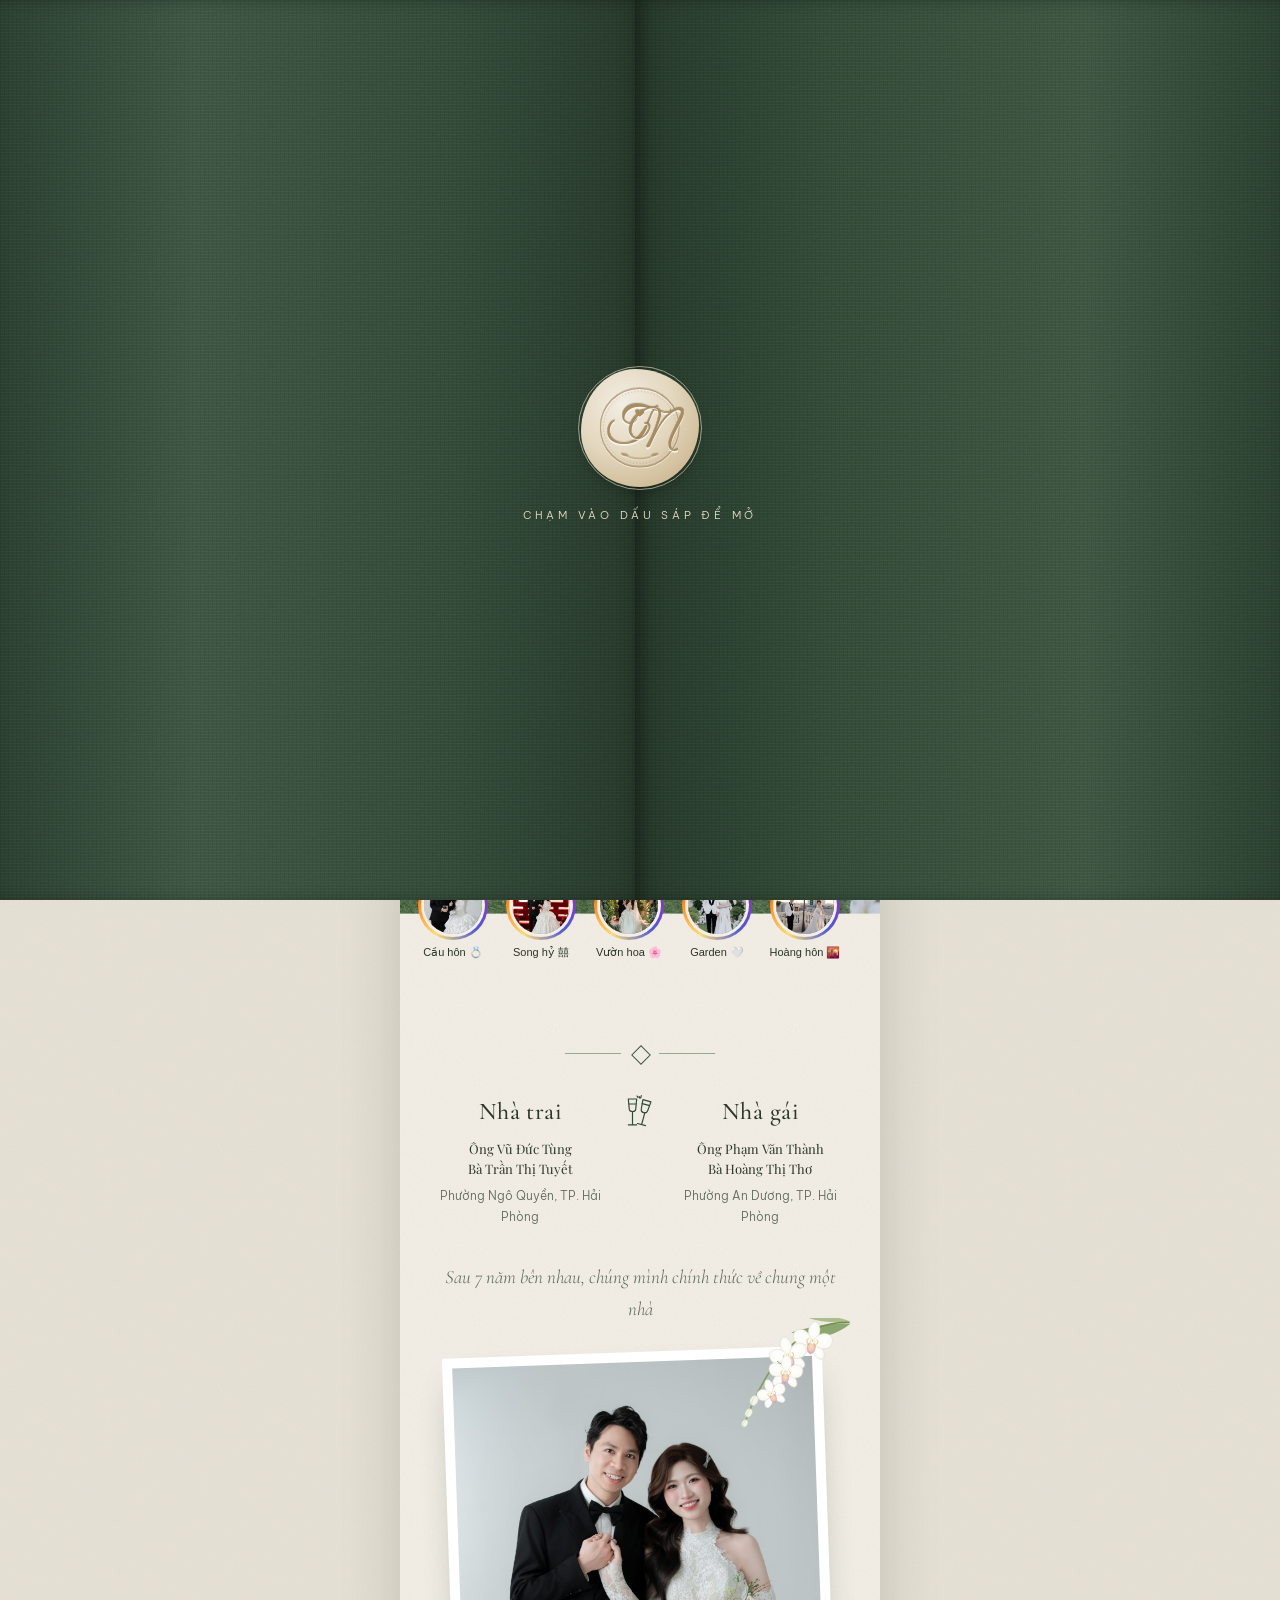
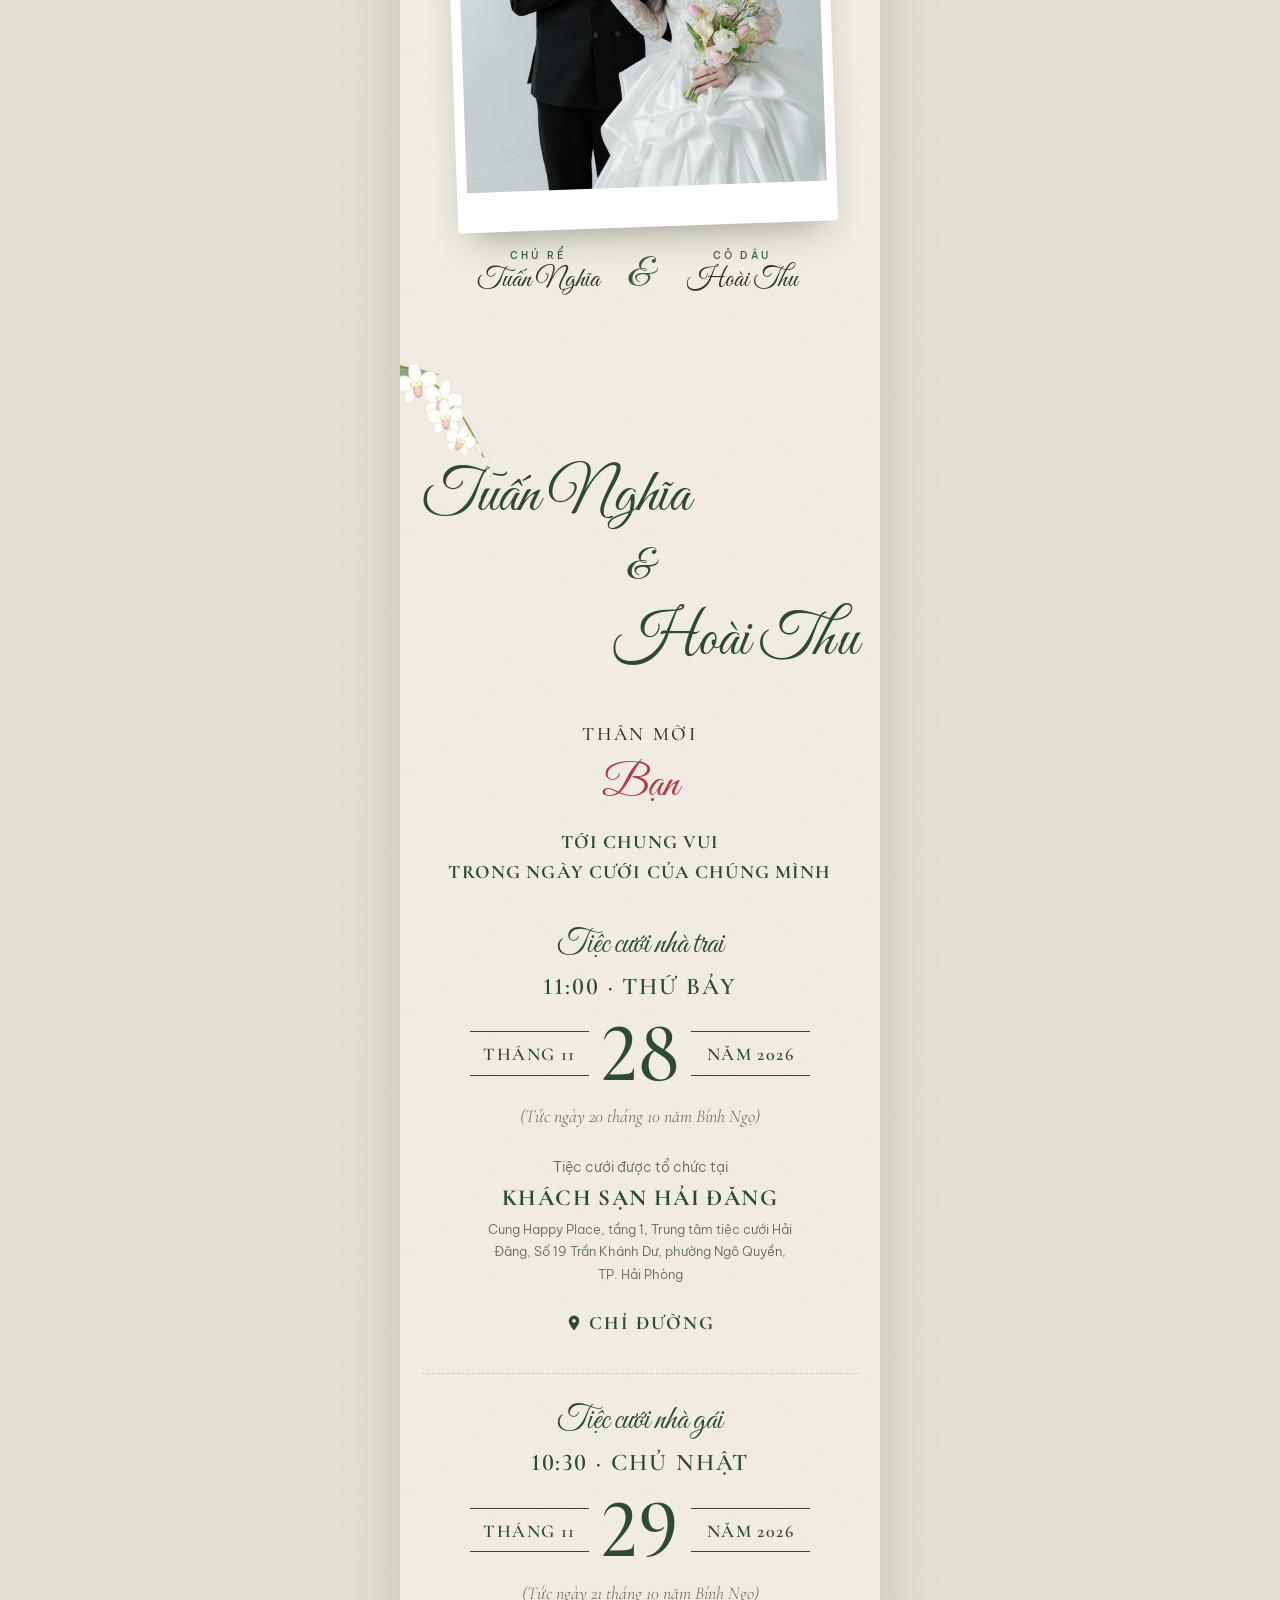
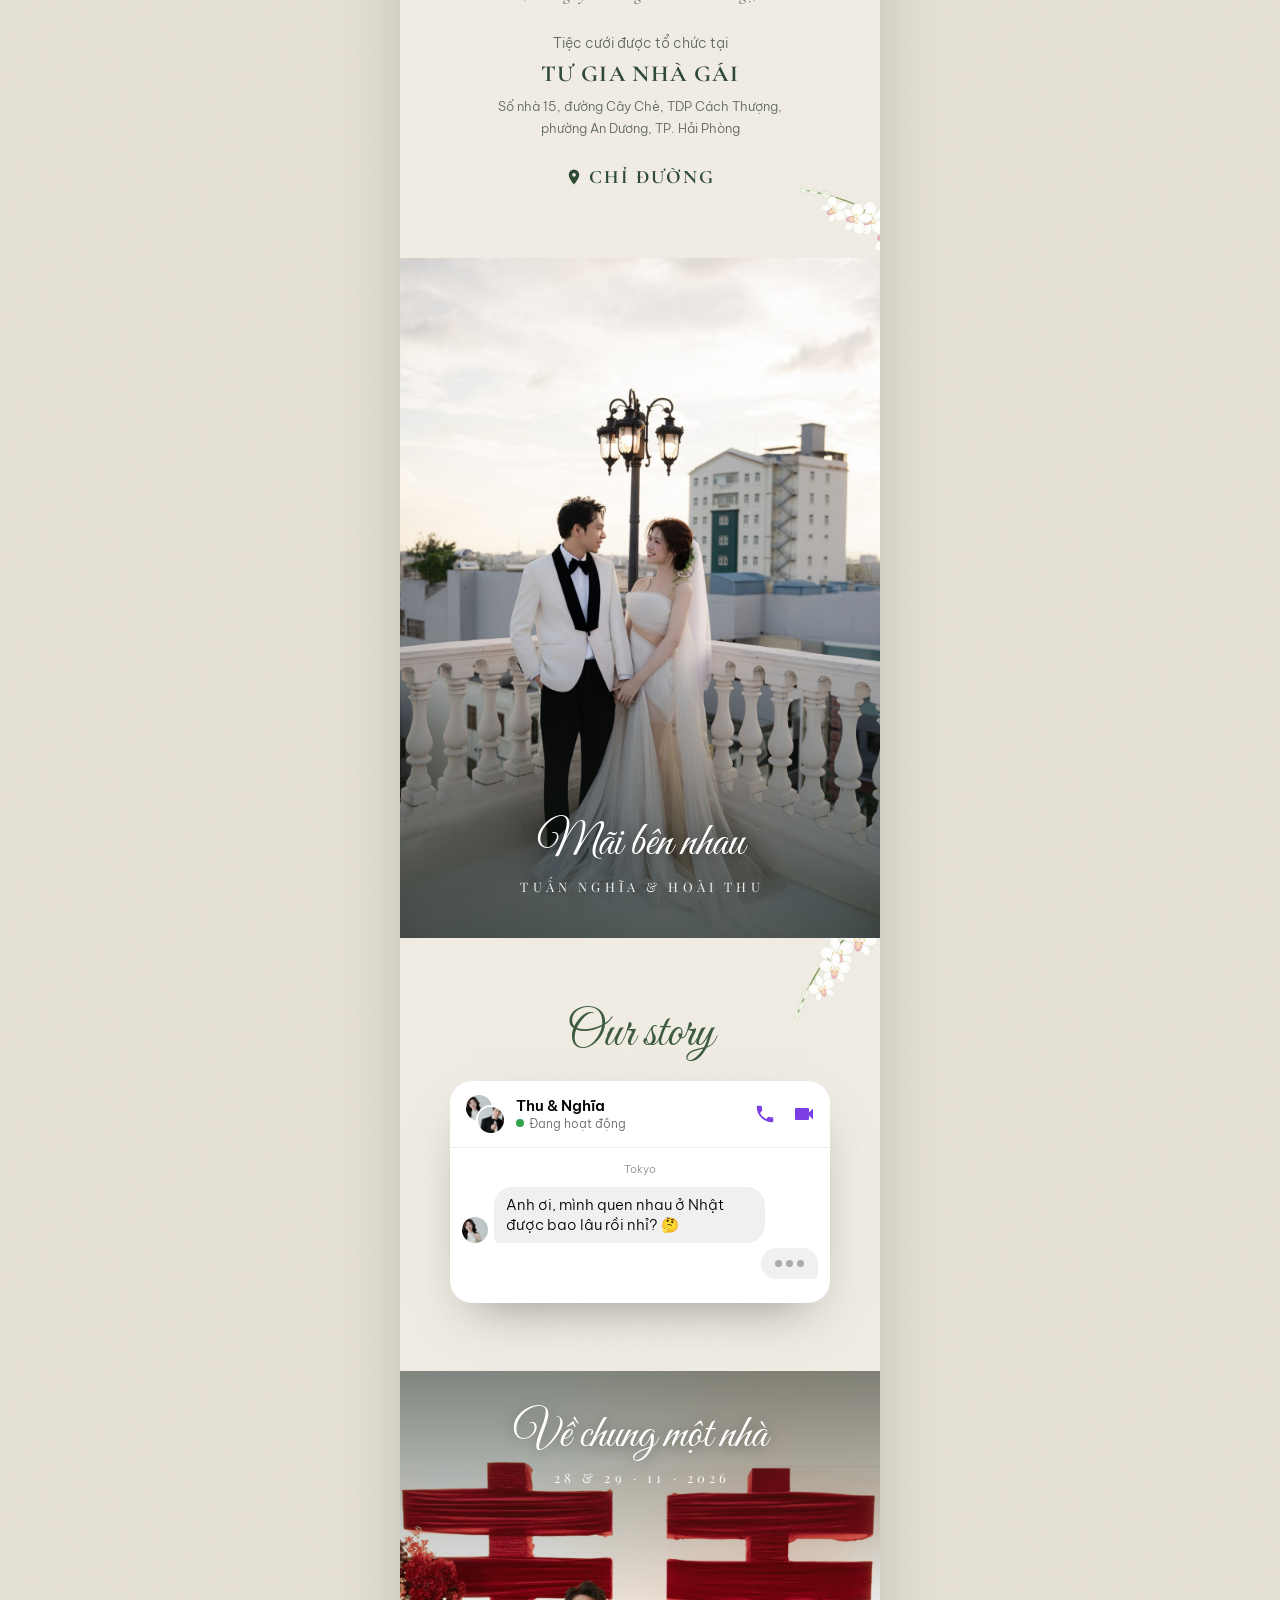
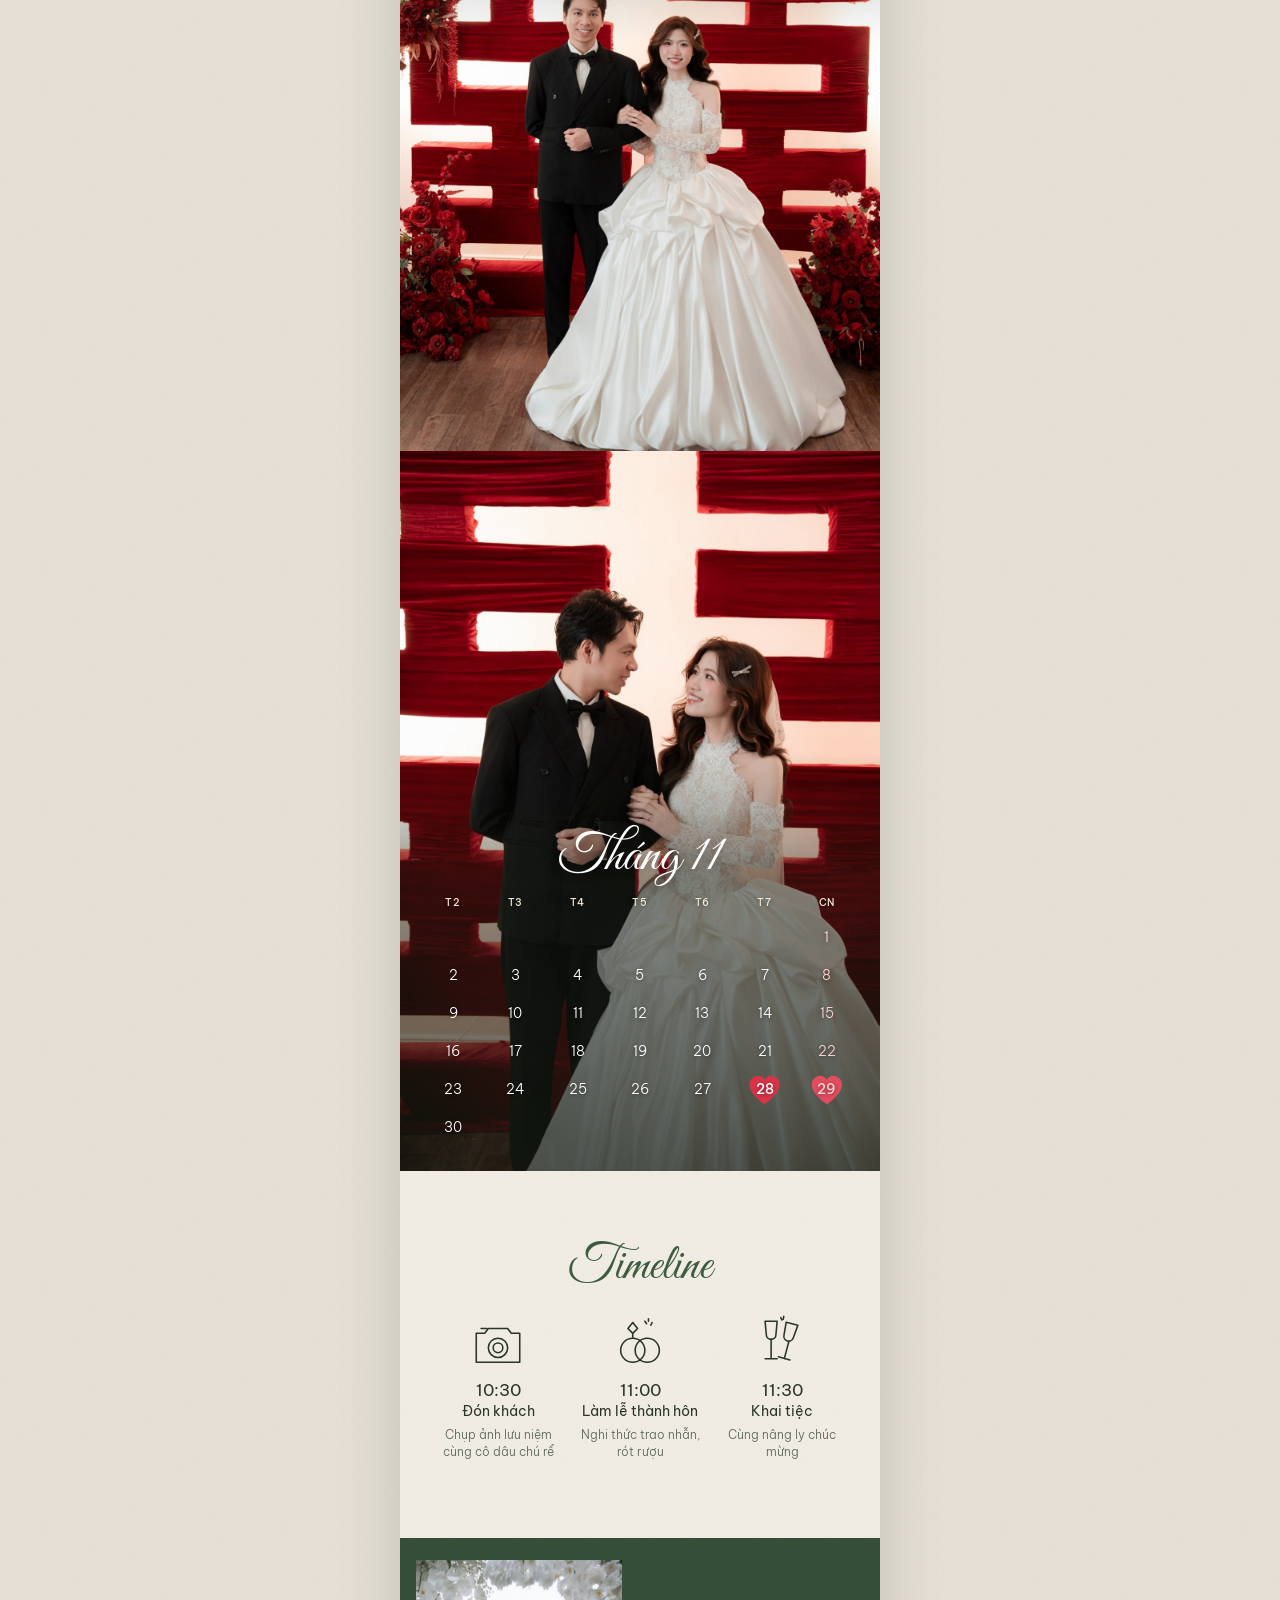
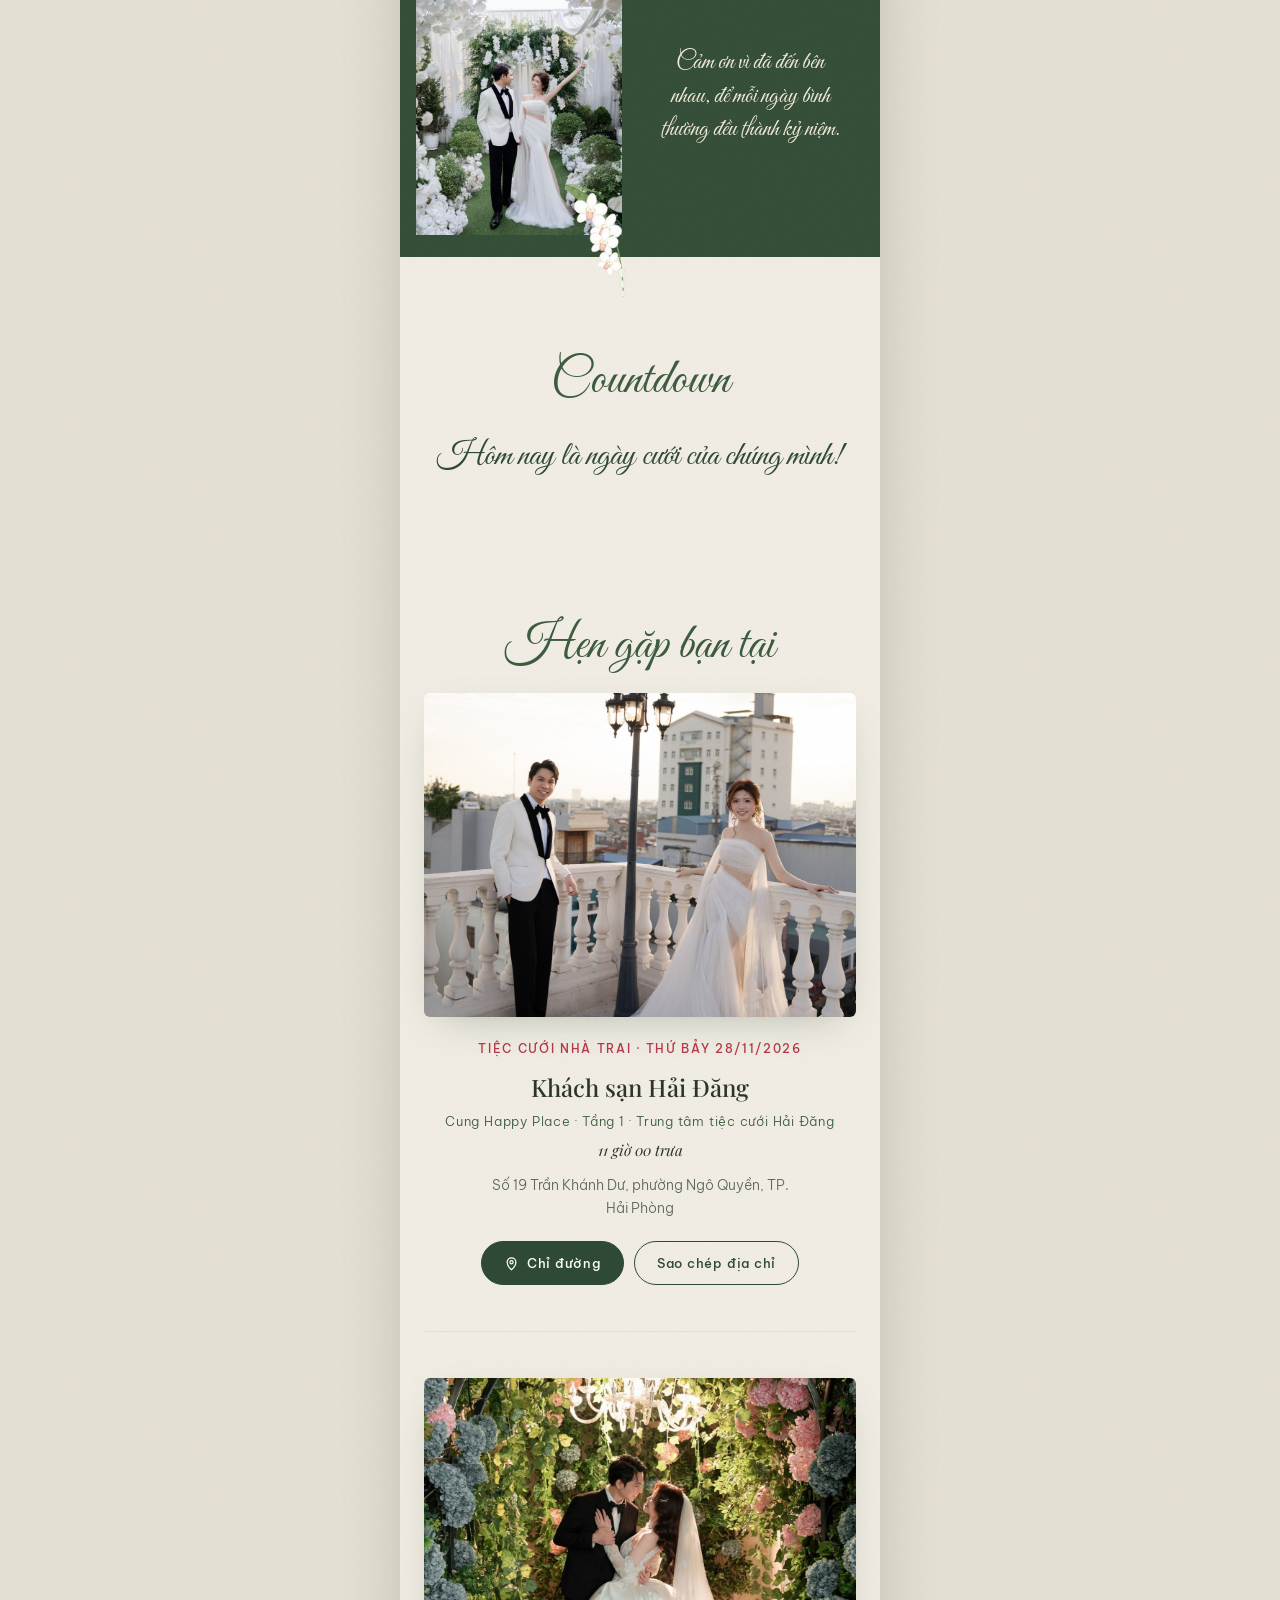
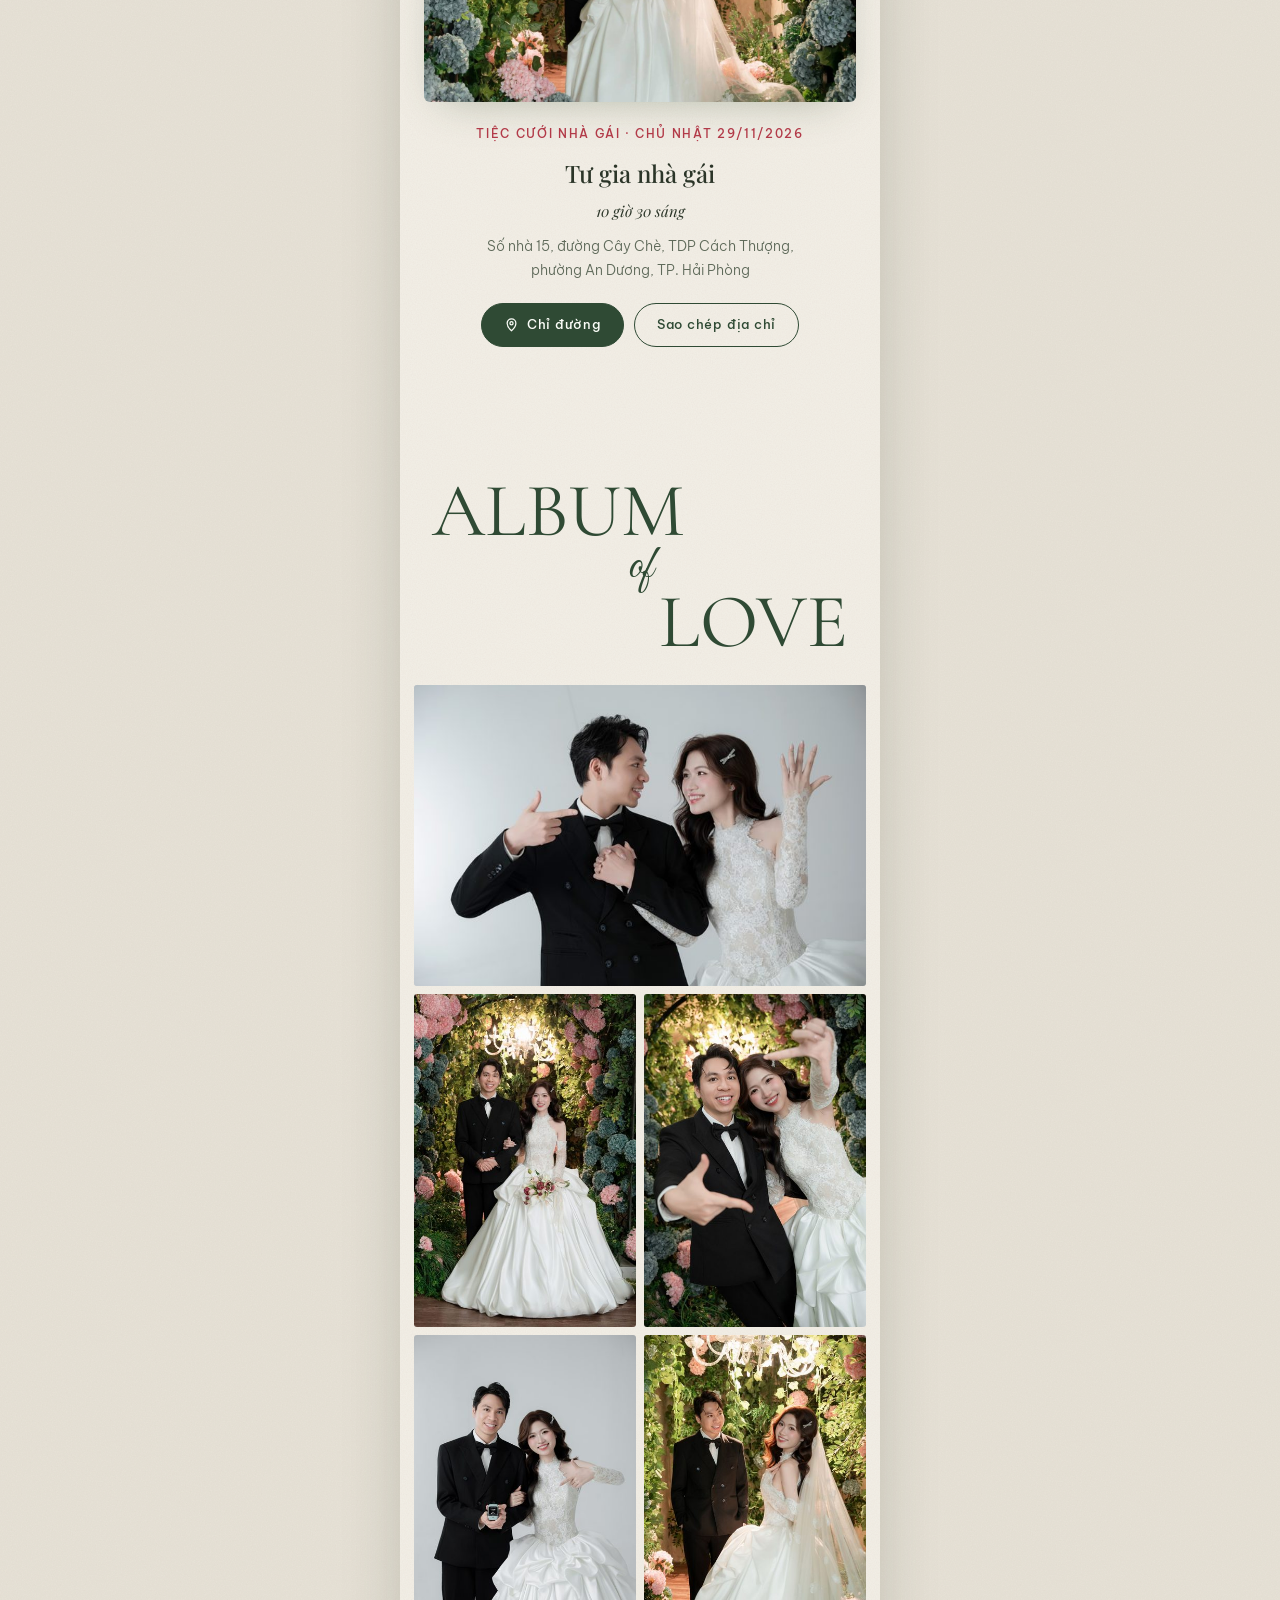
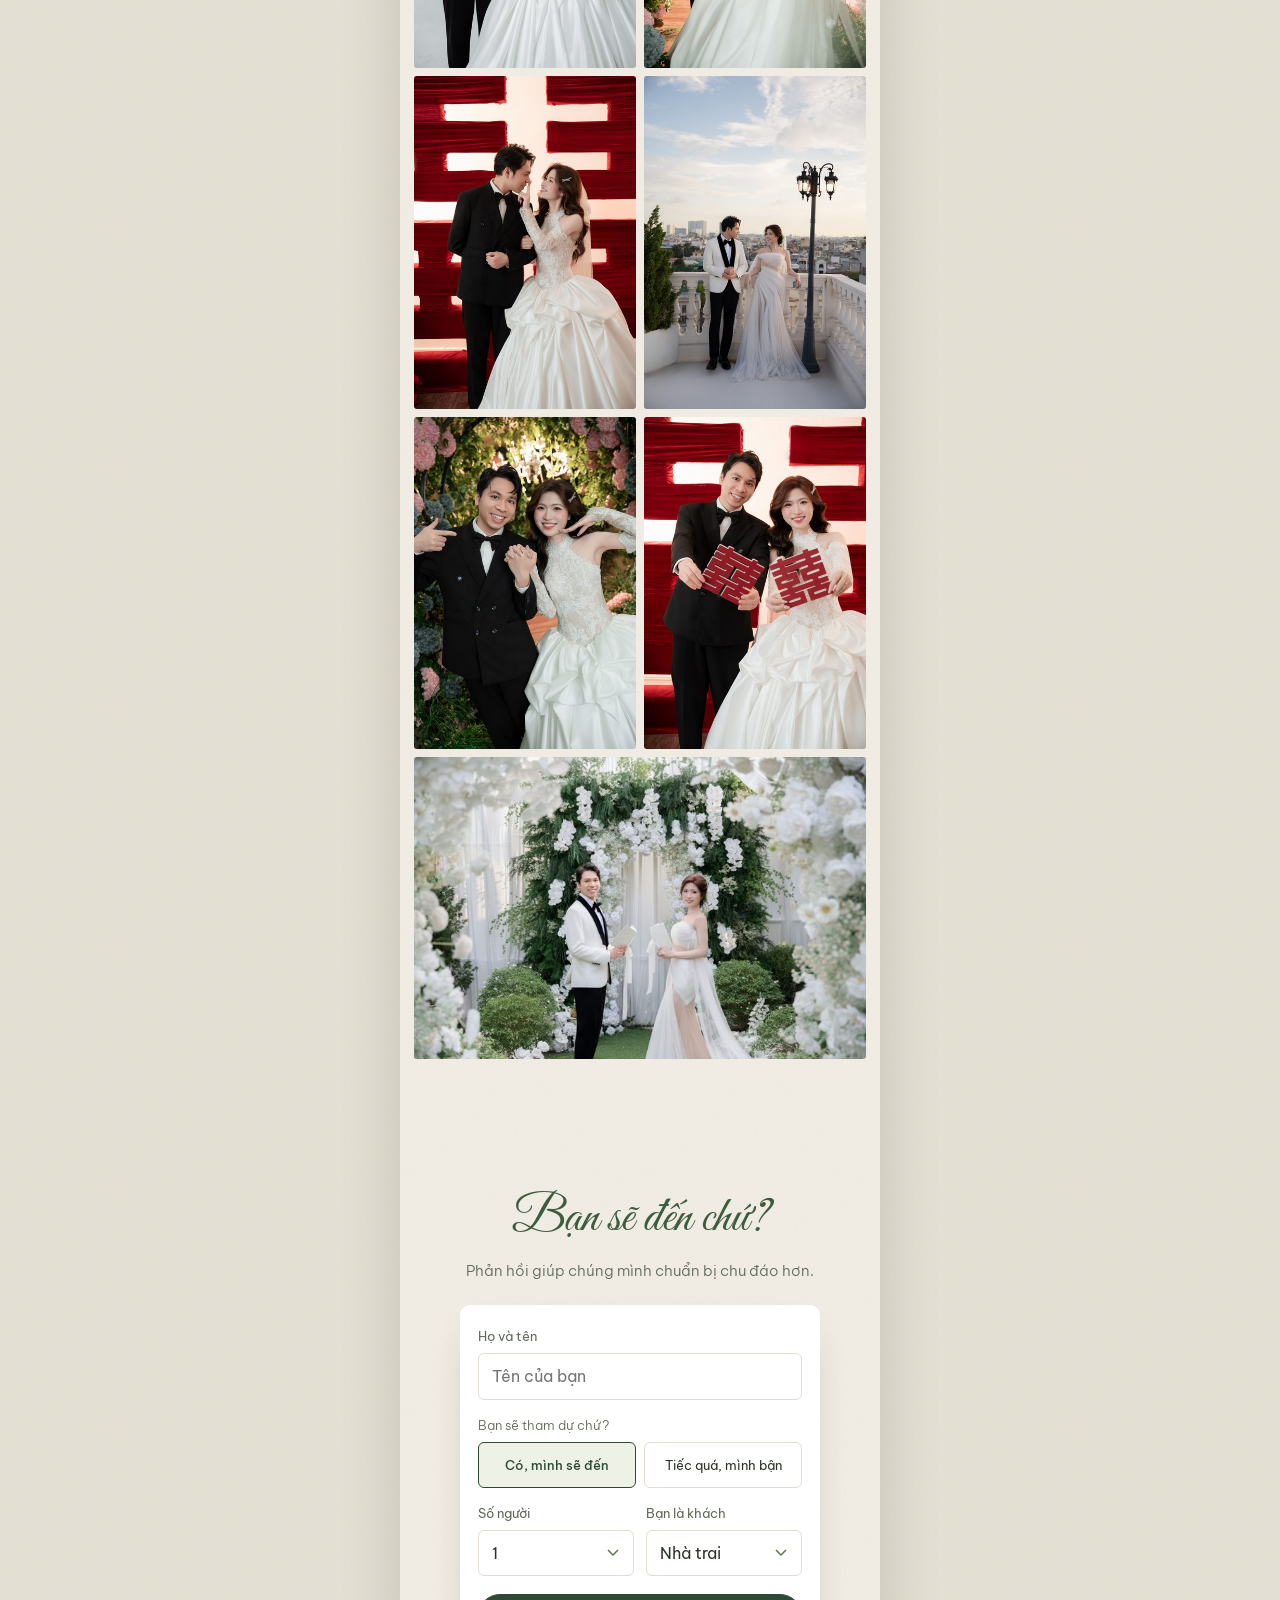
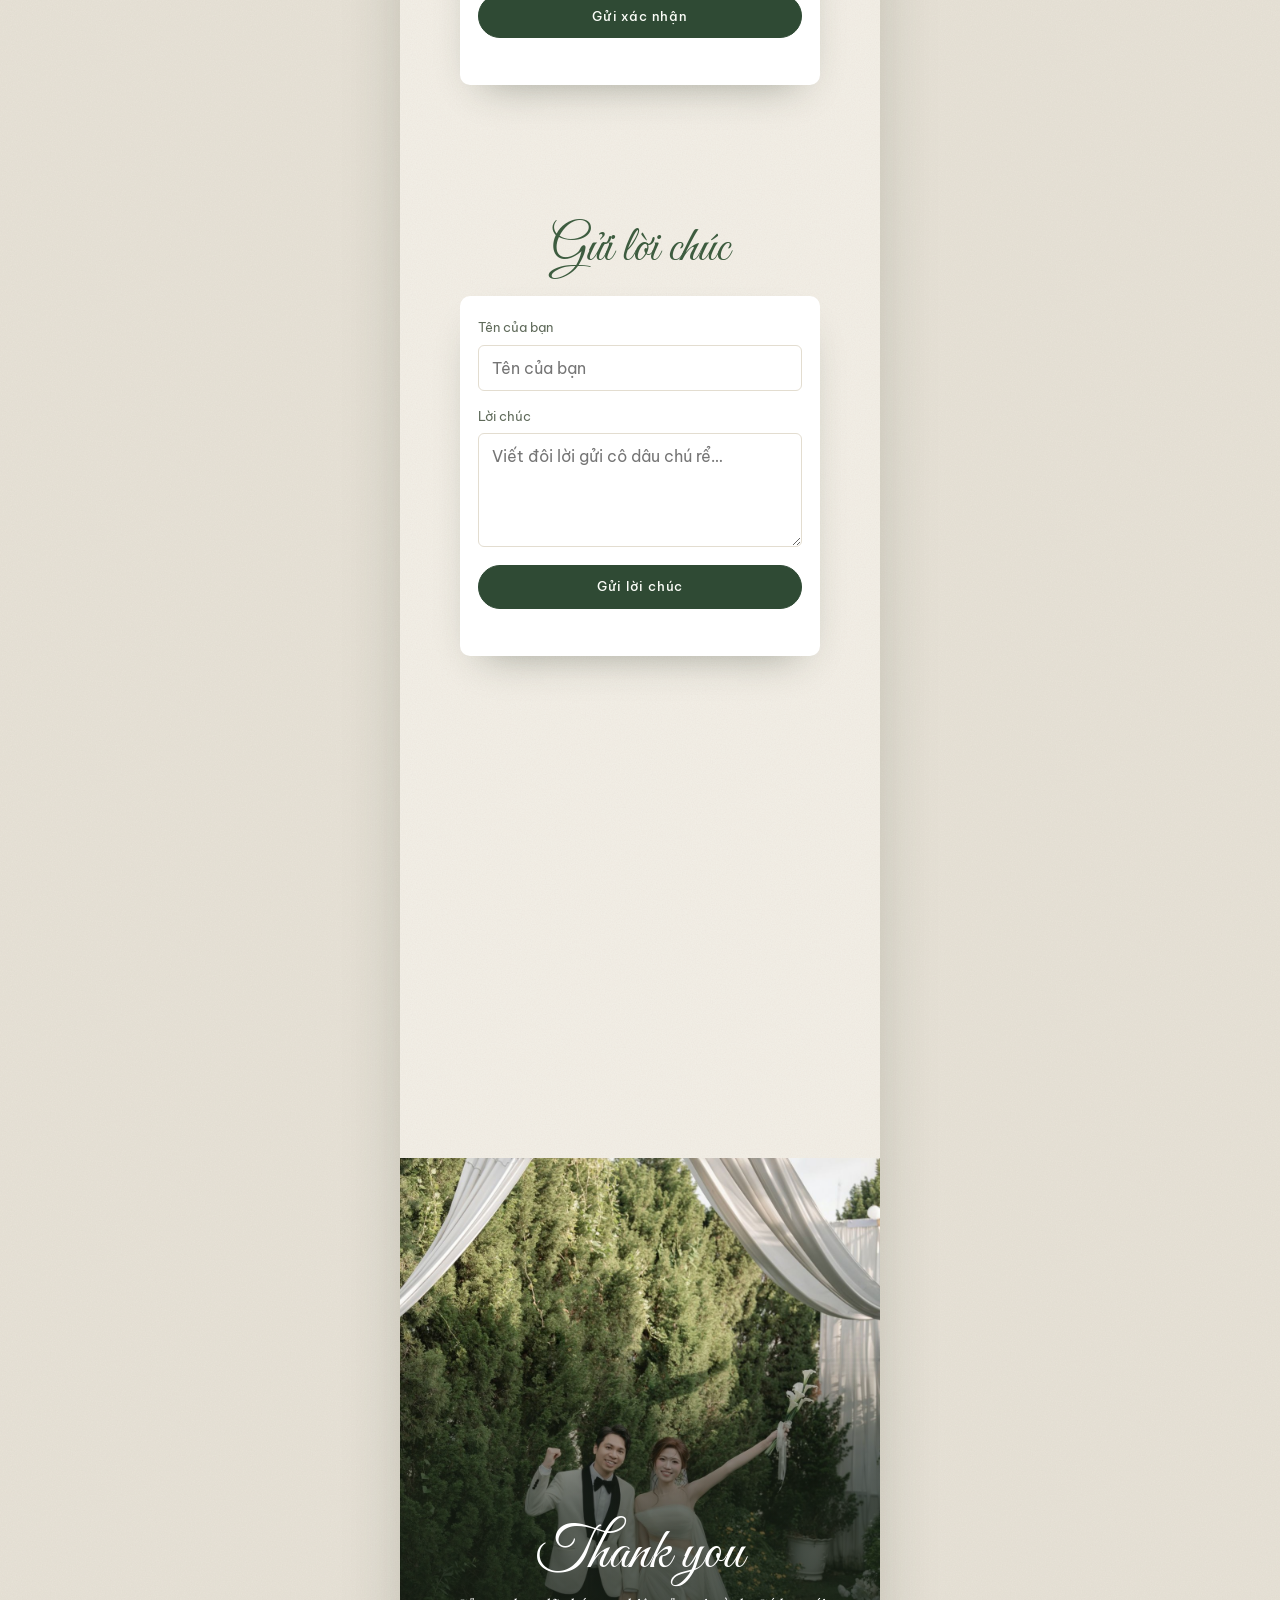
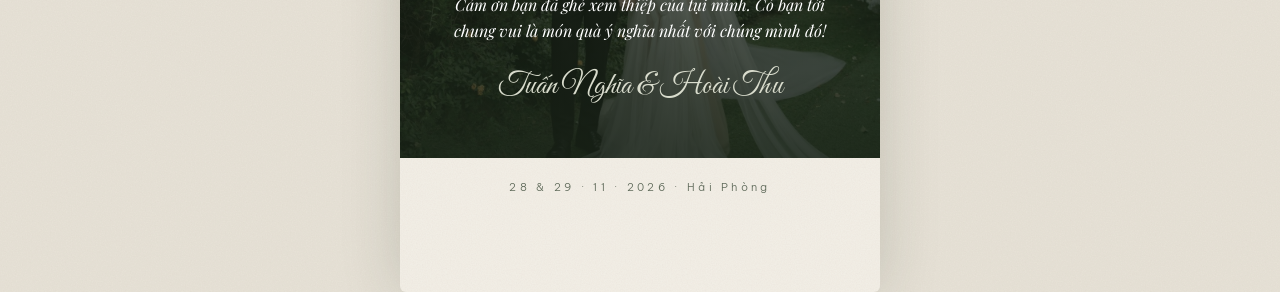
==== commit ac4123ba: "Khối tên lời mời: chừa chỗ nét cao chữ h, giãn khoảng cách các dòng cho thoáng Co-Authored-By: Claud" ====
--- a/index.html
+++ b/index.html
@@ -29,8 +29,8 @@
 <link rel="preconnect" href="https://fonts.googleapis.com">
 <link rel="preconnect" href="https://fonts.gstatic.com" crossorigin>
 <link rel="stylesheet" href="https://fonts.googleapis.com/css2?family=Great+Vibes&family=Cormorant+Garamond:ital,wght@0,300;0,400;0,500;0,600;1,400&family=Playfair+Display:ital,wght@0,400;0,500;0,600;1,400&family=Be+Vietnam+Pro:wght@300;400;500&display=swap">
-<link rel="stylesheet" href="css/style.css?v=20261123c">
-<link rel="stylesheet" href="css/paper.css?v=20261123c">
+<link rel="stylesheet" href="css/style.css?v=20261123d">
+<link rel="stylesheet" href="css/paper.css?v=20261123d">
 </head>
 <body class="locked">
 
@@ -342,8 +342,8 @@
   </div>
 </div>
 
-<script src="js/config.js?v=20261123c"></script>
-<script src="js/lunar.js?v=20261123c"></script>
-<script src="js/main.js?v=20261123c"></script>
+<script src="js/config.js?v=20261123d"></script>
+<script src="js/lunar.js?v=20261123d"></script>
+<script src="js/main.js?v=20261123d"></script>
 </body>
 </html>
--- a/css/paper.css
+++ b/css/paper.css
@@ -358,3 +358,15 @@
 /* Chữ viết tay có nét vươn ra ngoài khung (đầu chữ N, đuôi chữ g): chừa chỗ để hiệu ứng ánh sáng không cắt mất */
 .inv-names span:not(.amp){display:inline-block;padding:.08em .35em .32em;margin:-.08em -.35em -.32em}
 .couple-names .script,.hero h1 span,.dlabel,.inv-guest{overflow:visible;padding-inline:.12em}
+/* Khối tên ở lời mời: chừa đủ chỗ cho nét cao (chữ h) và giãn khoảng cách cho thoáng */
+.inv-names{line-height:1.25;row-gap:6px;padding-top:18px}
+.inv-names span:not(.amp){padding:.3em .4em .35em;margin:-.3em -.4em -.35em}
+.inv-names .amp{margin:2px 0}
+.inv-kinh{margin-top:40px}
+.inv-guest{margin:10px 0 14px}
+.inv-to{line-height:1.6}
+.dblock{margin-top:40px}
+.dtime{margin-bottom:6px}
+.dlunar{margin-top:10px}
+.dat{margin-top:24px}
+.dmap{margin-top:22px}
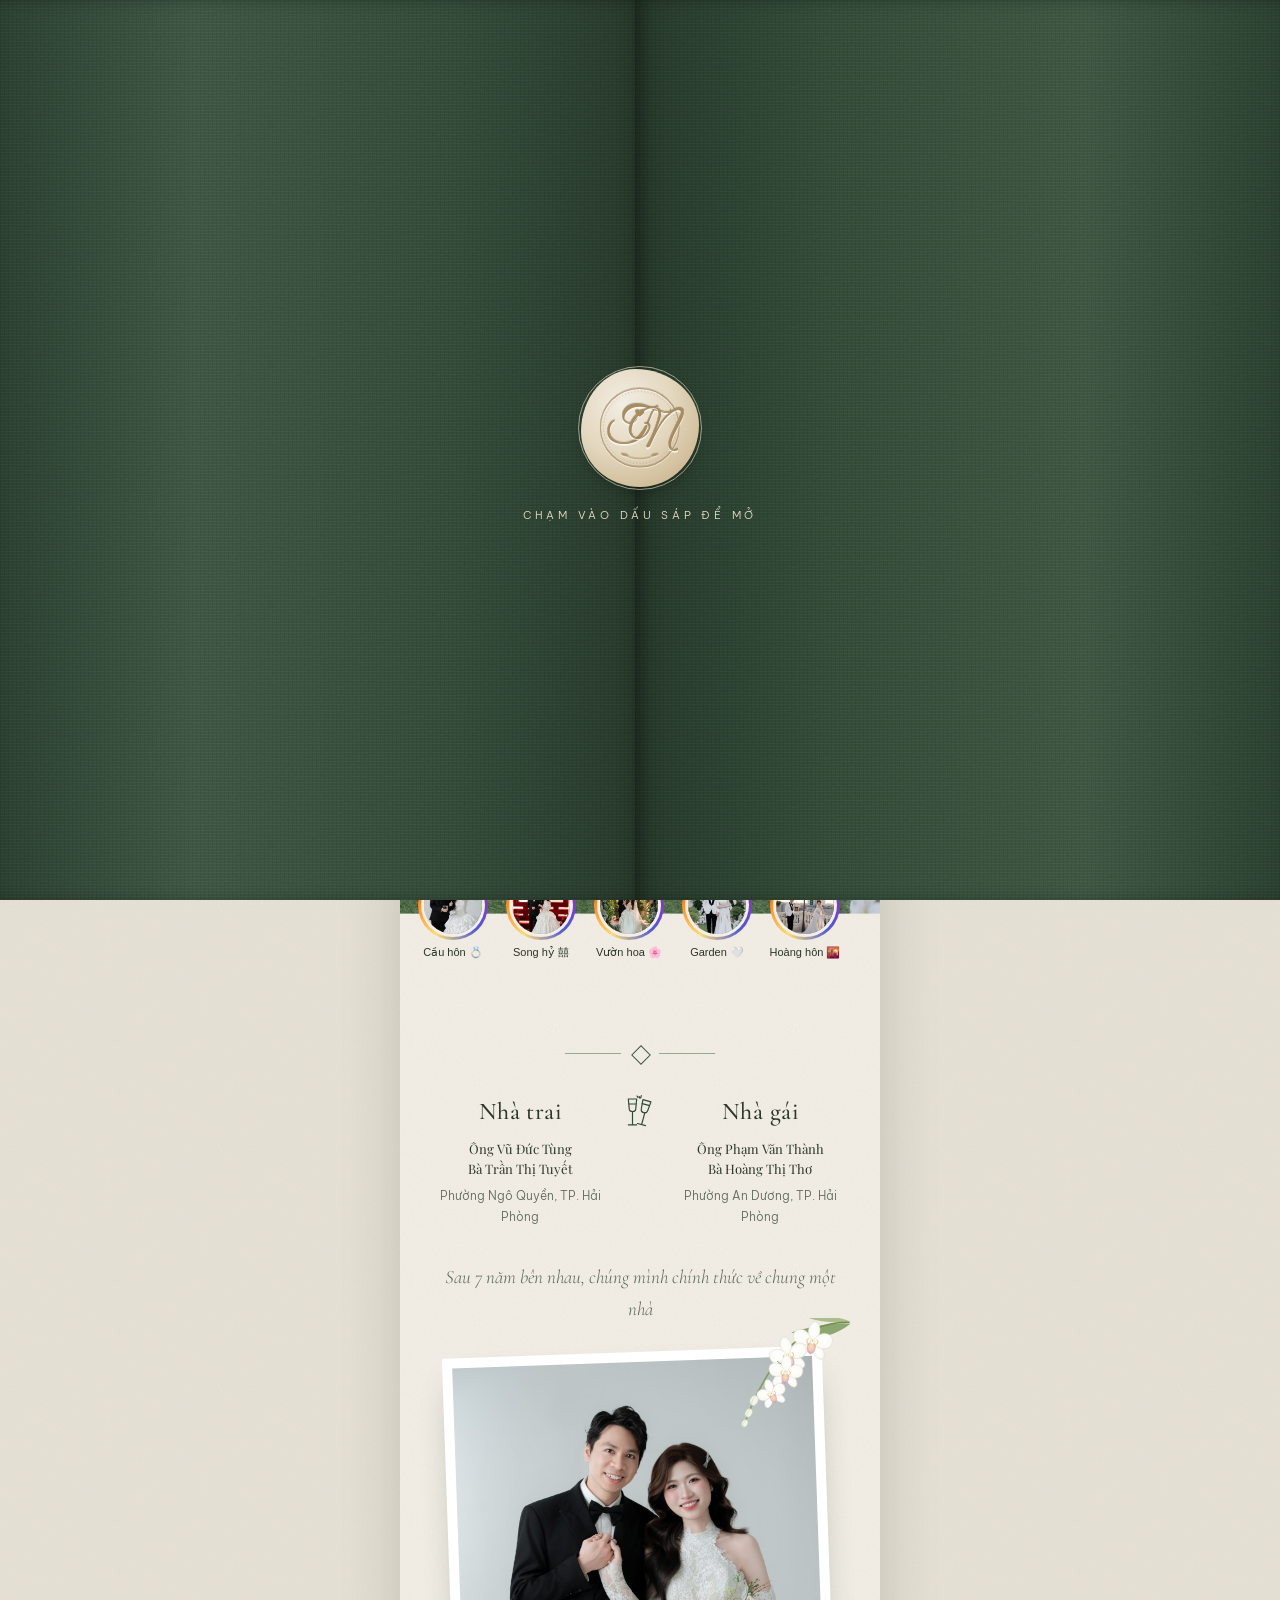
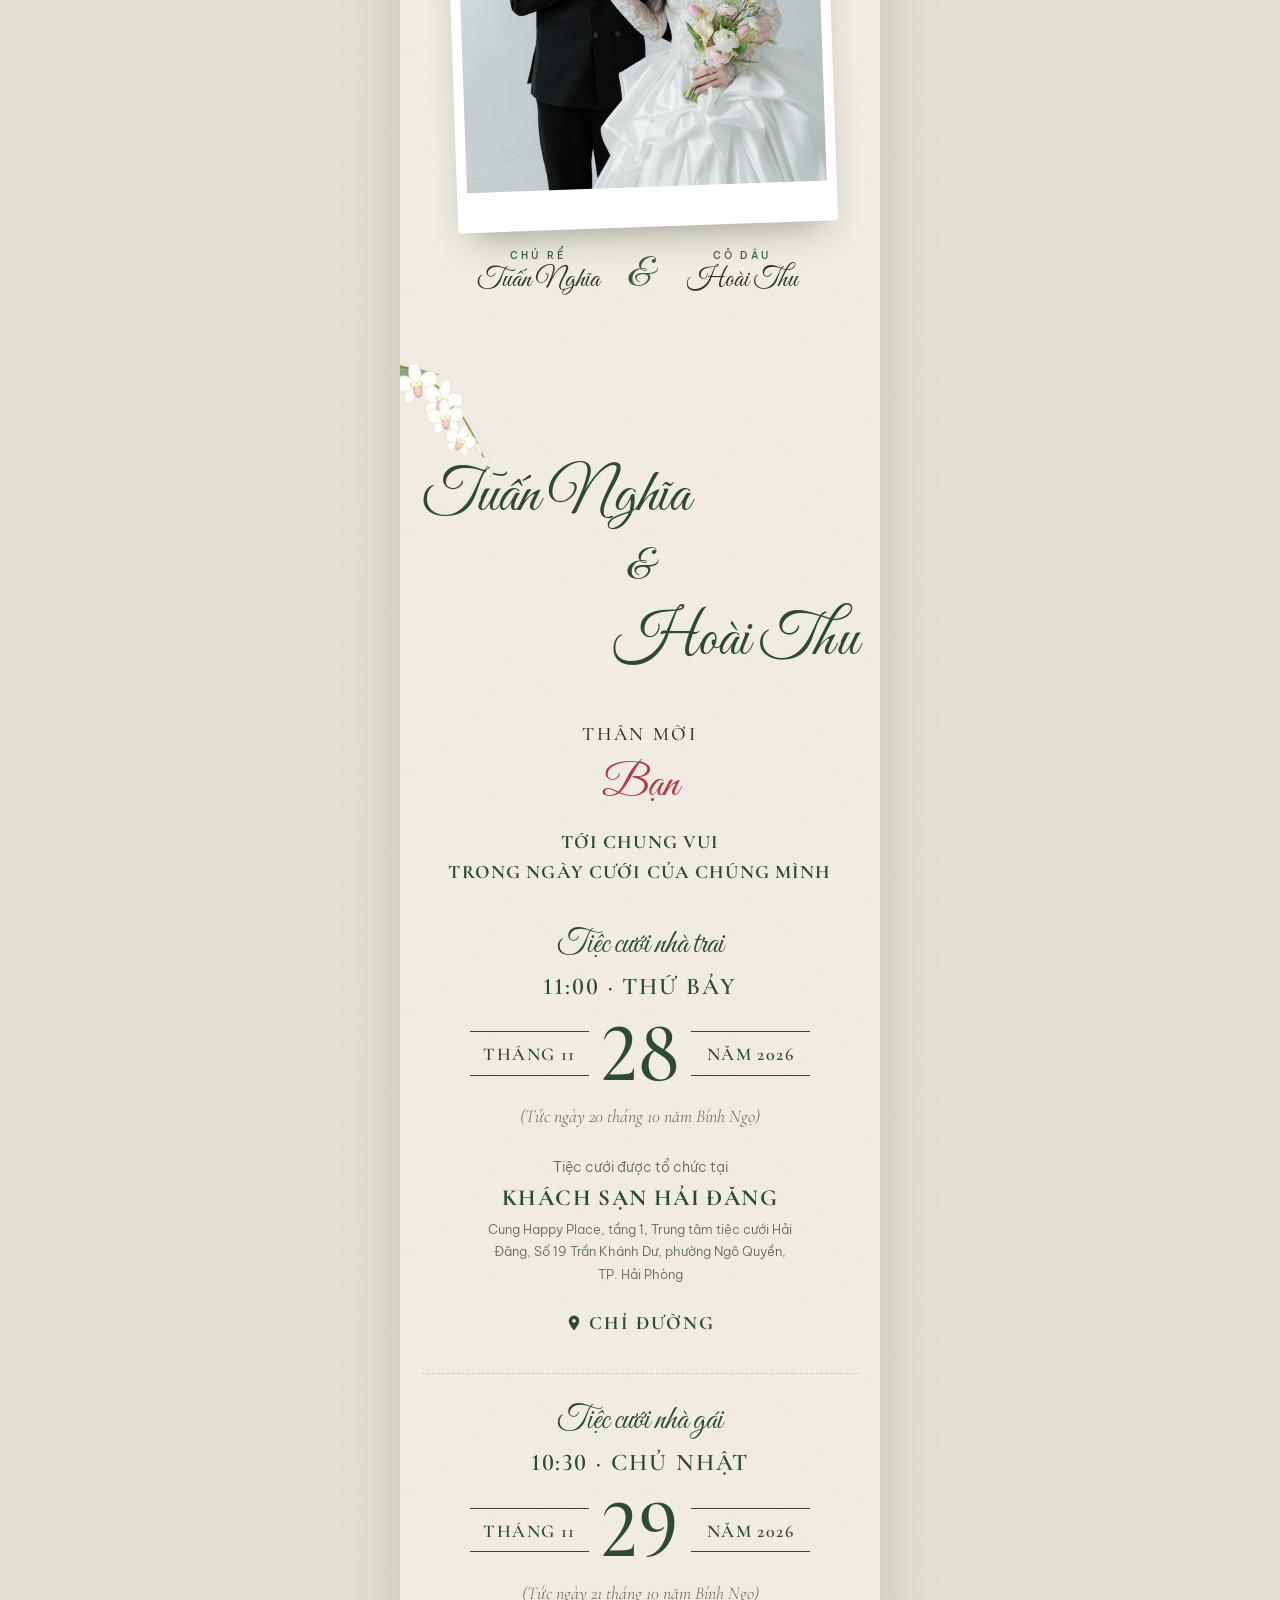
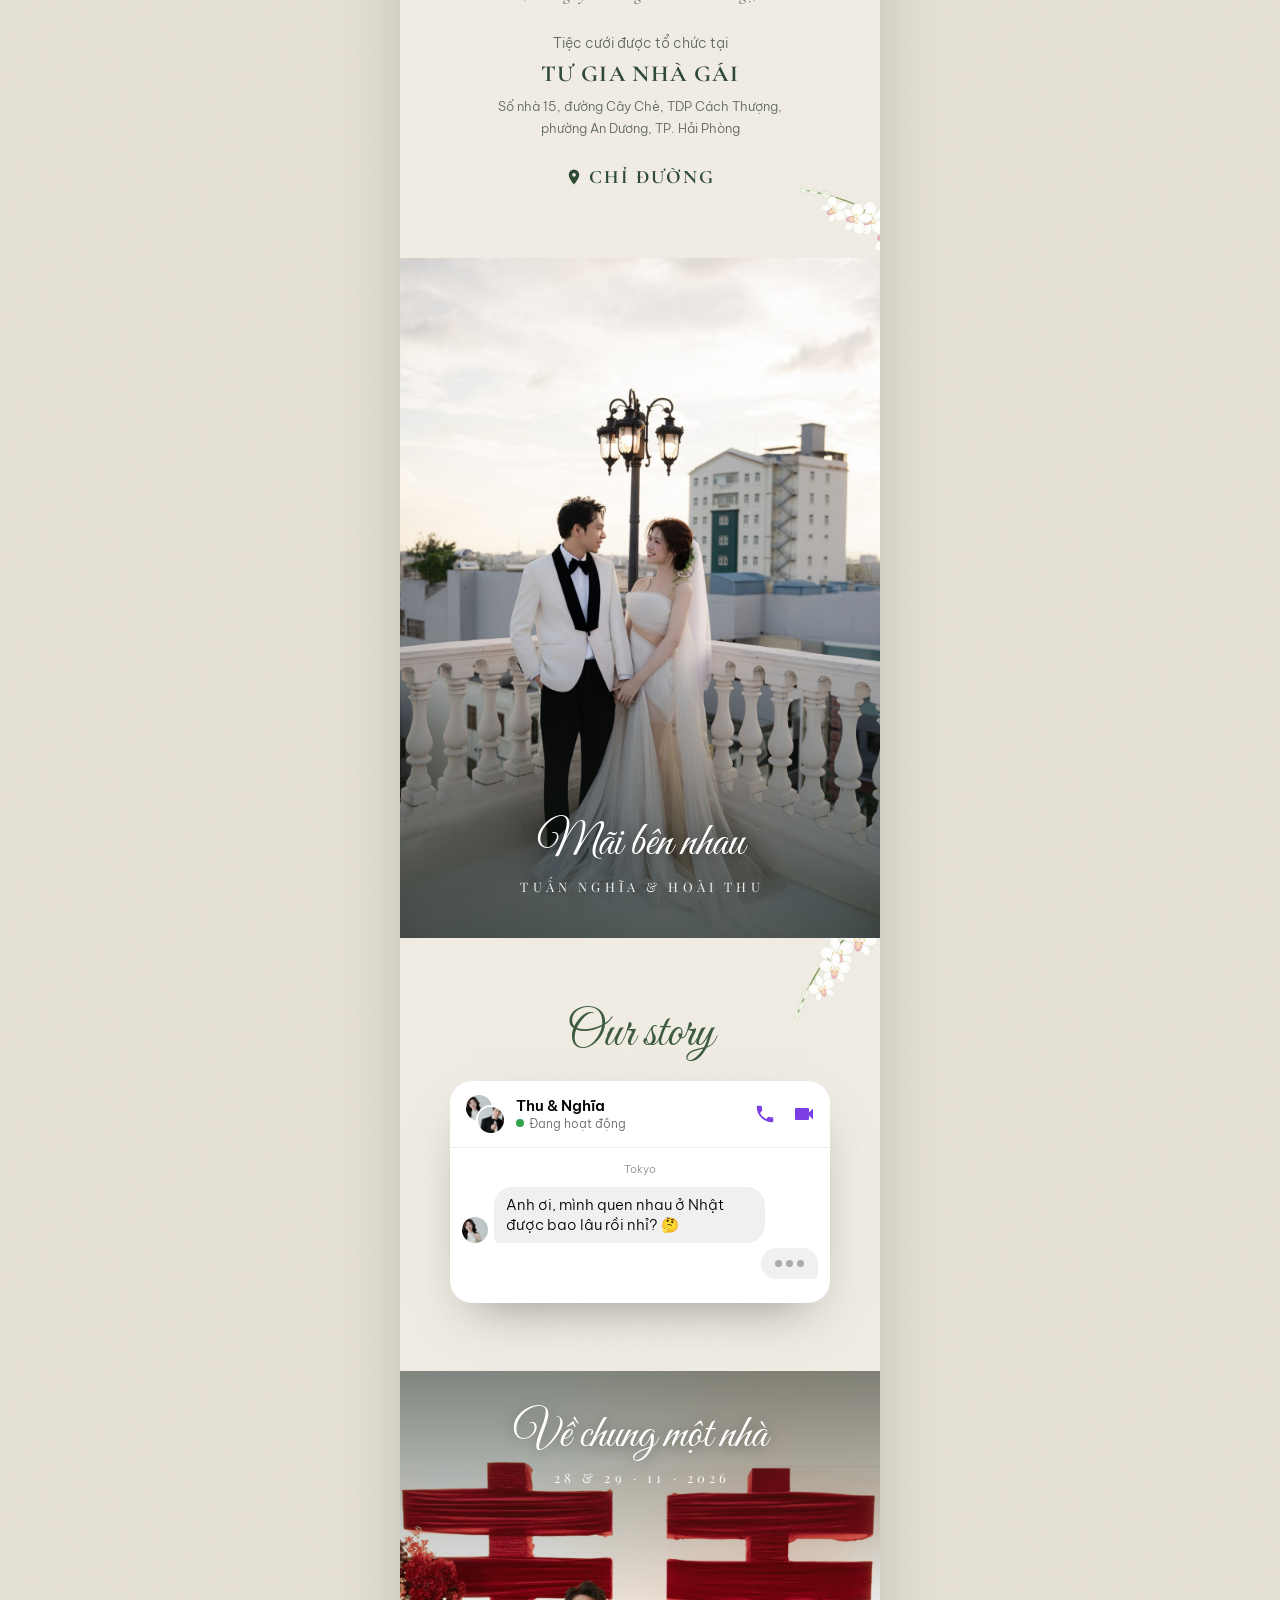
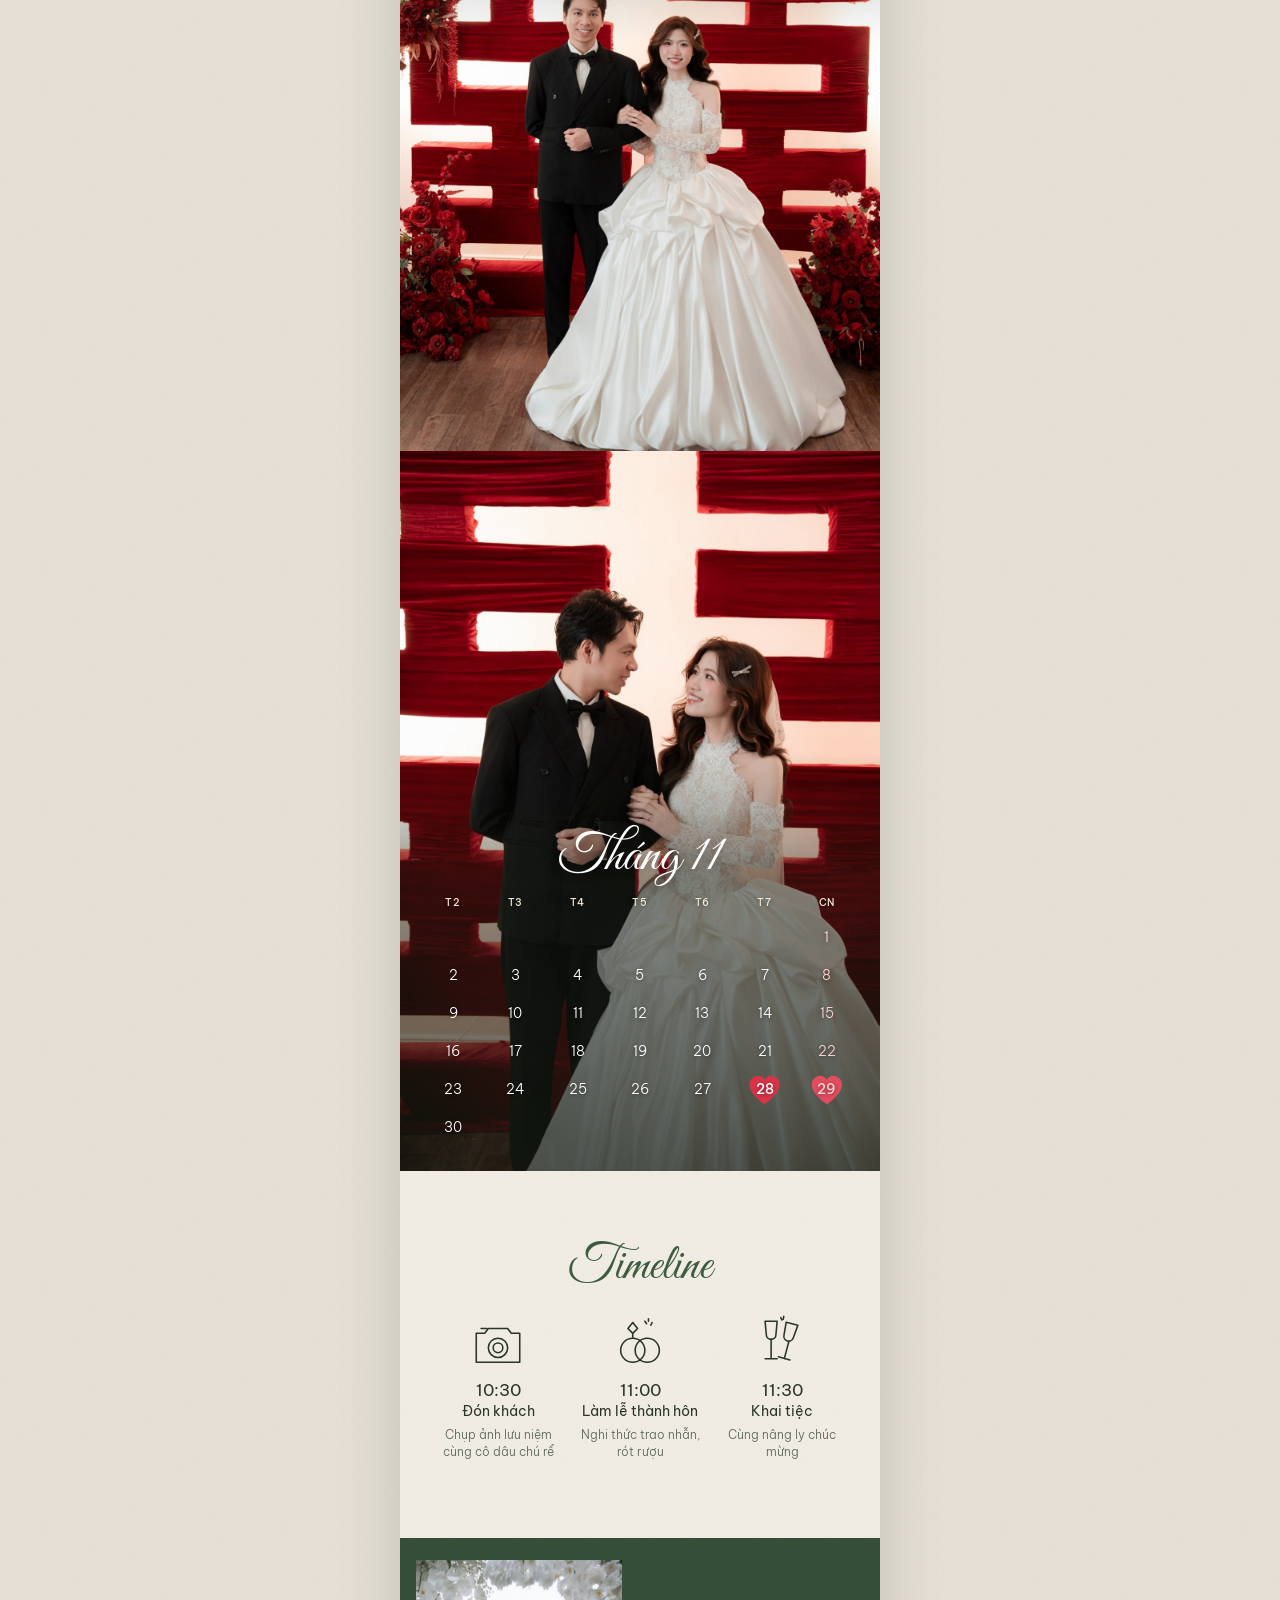
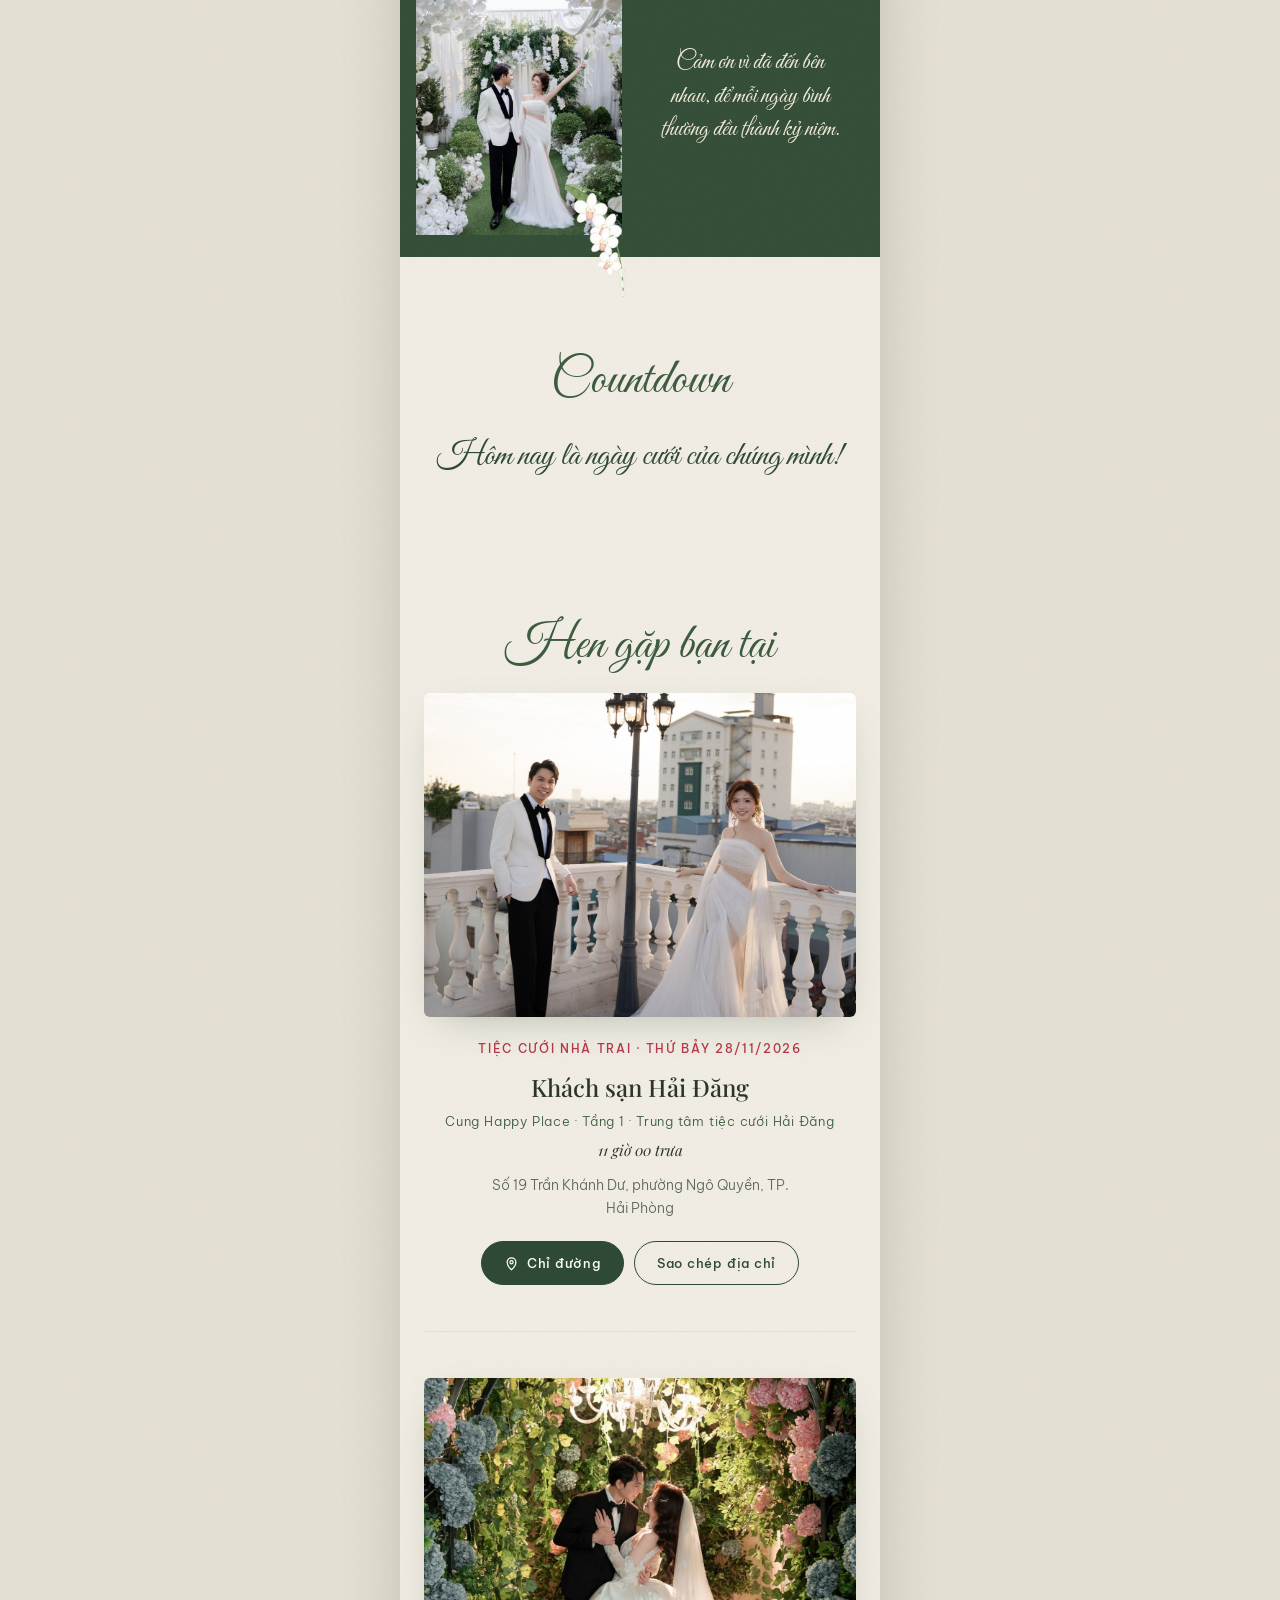
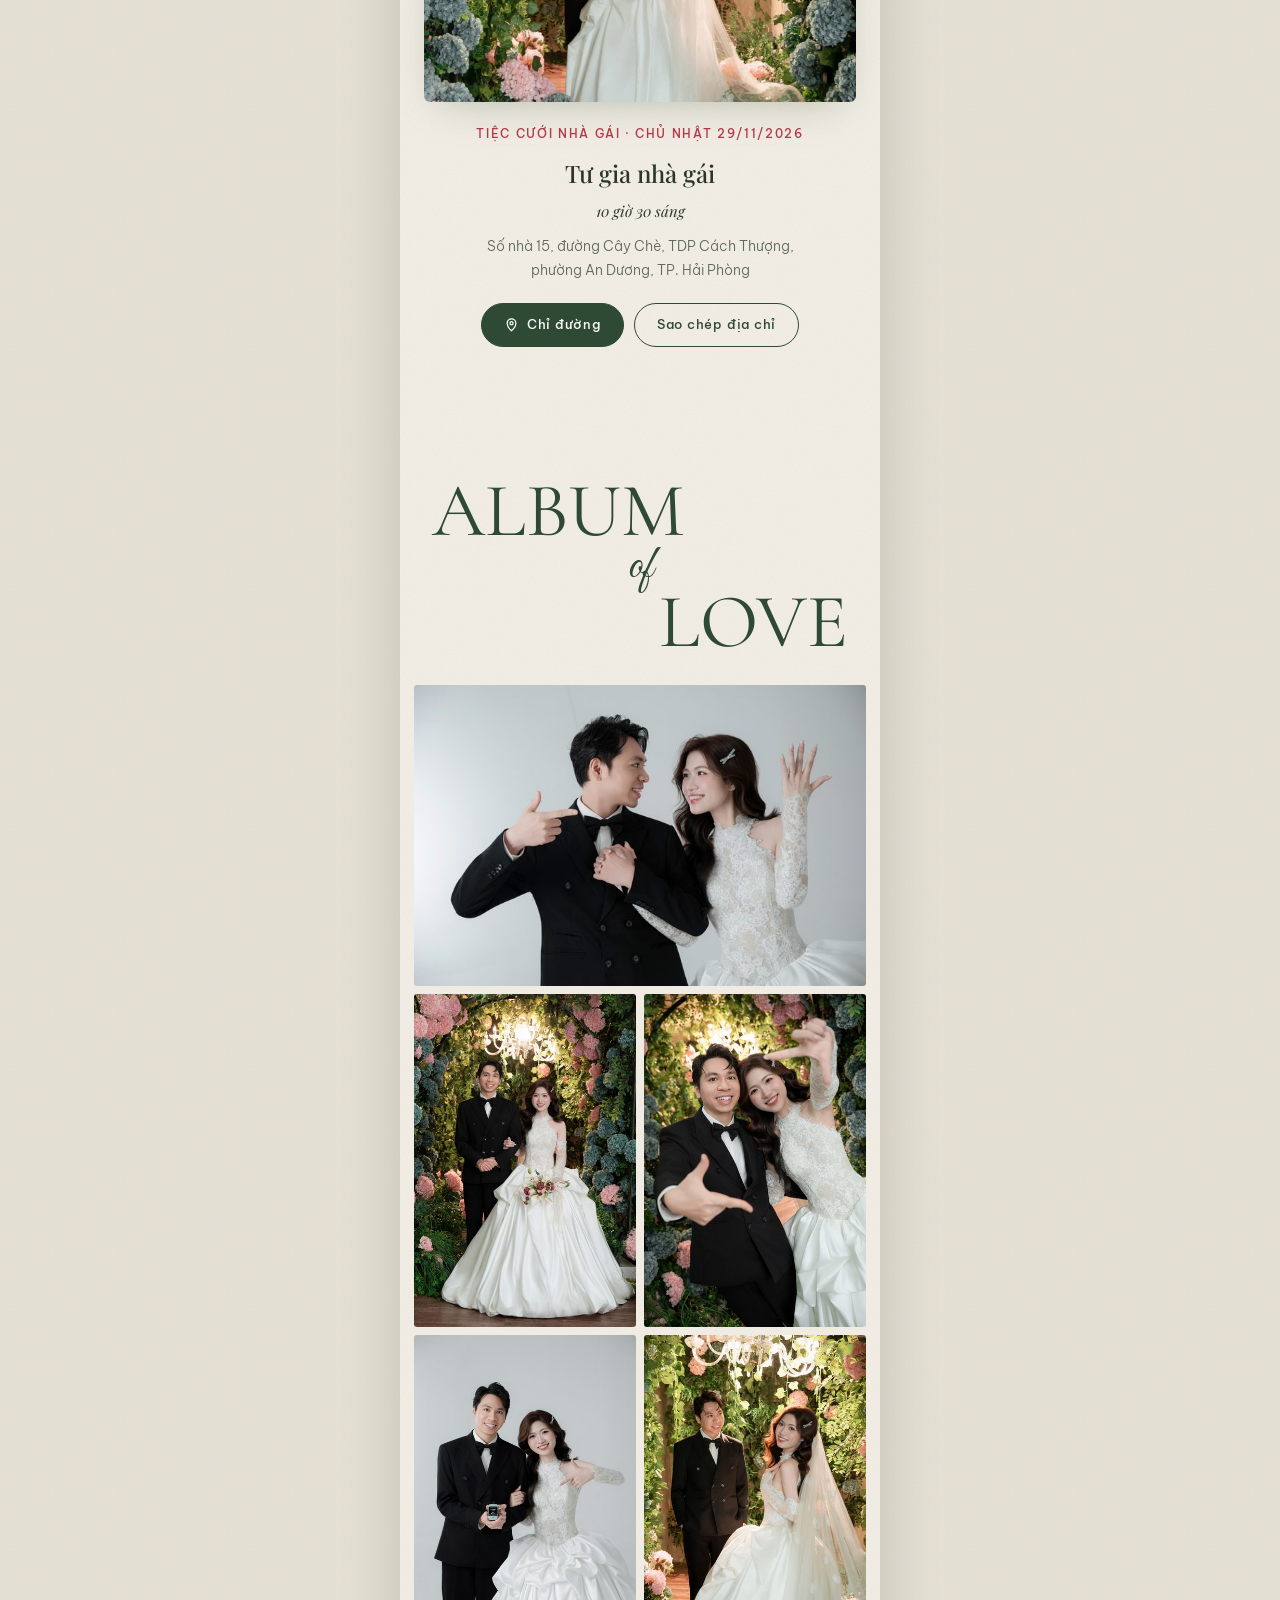
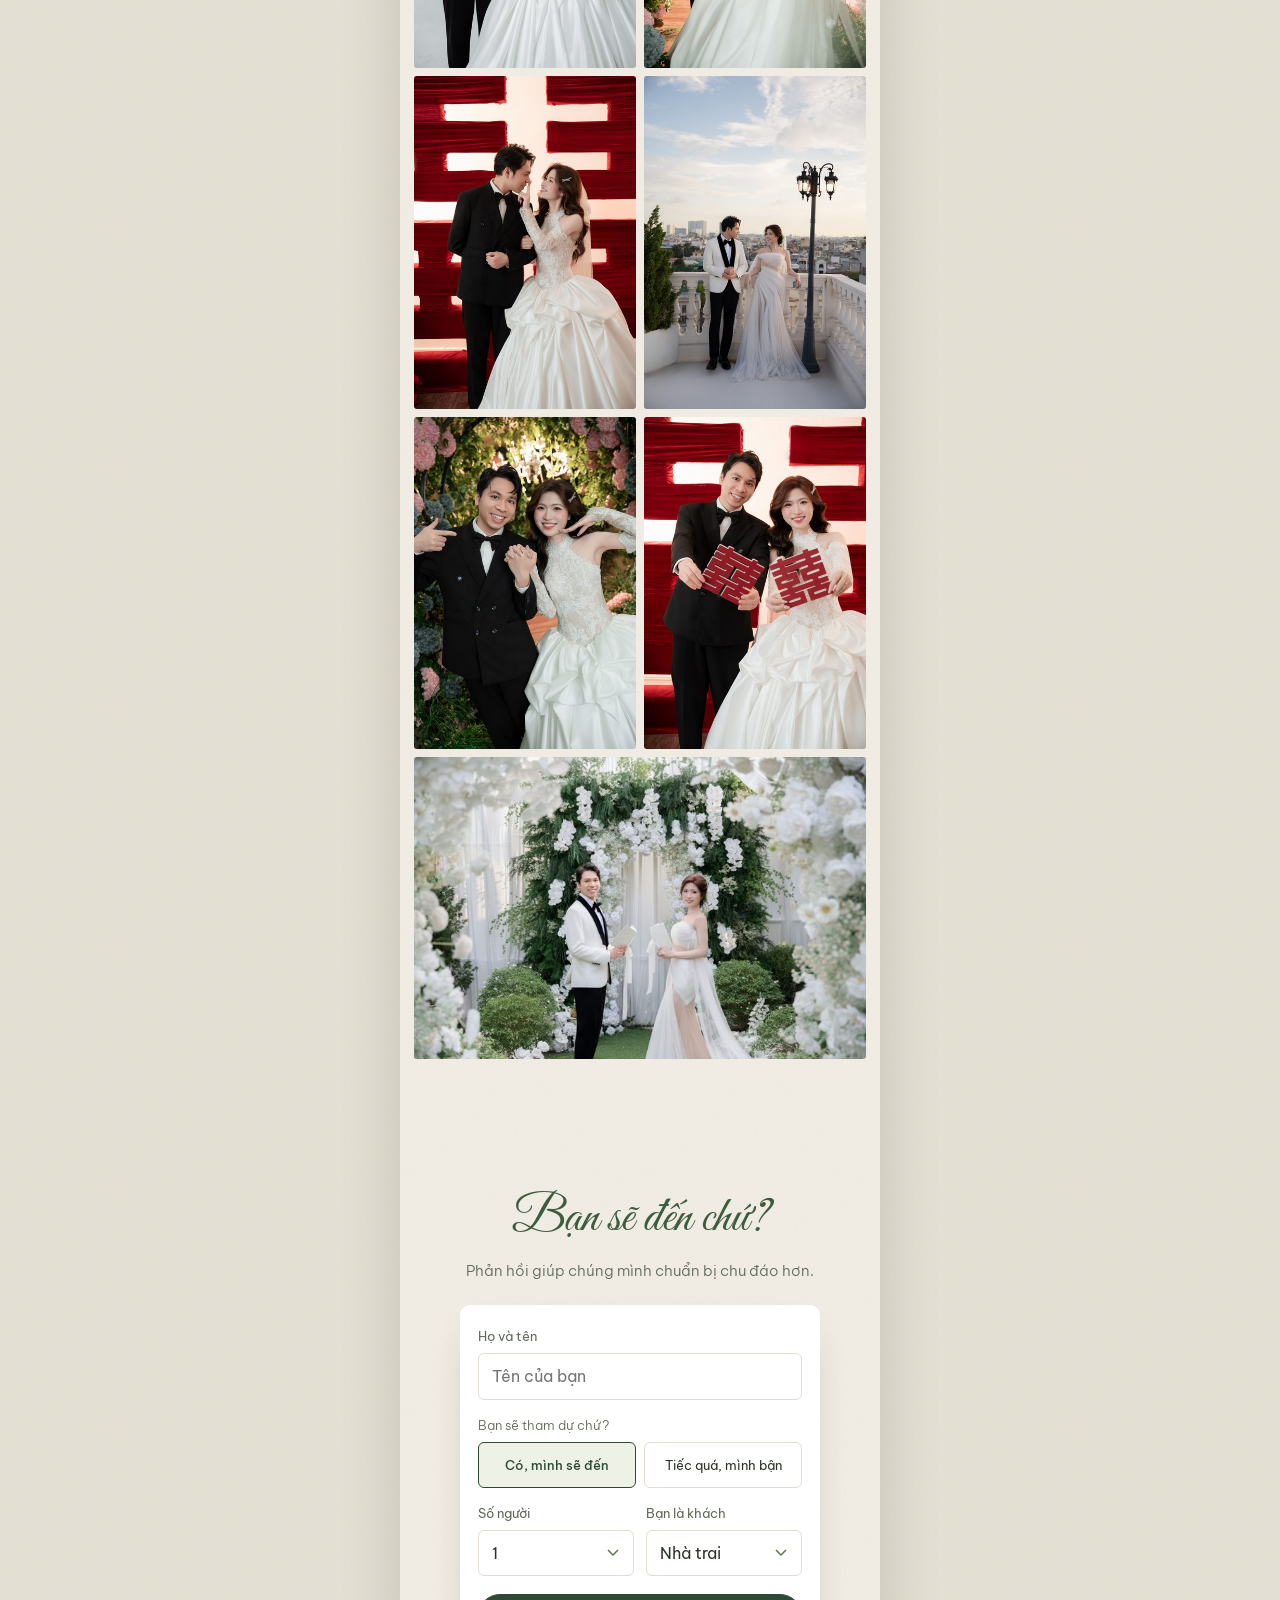
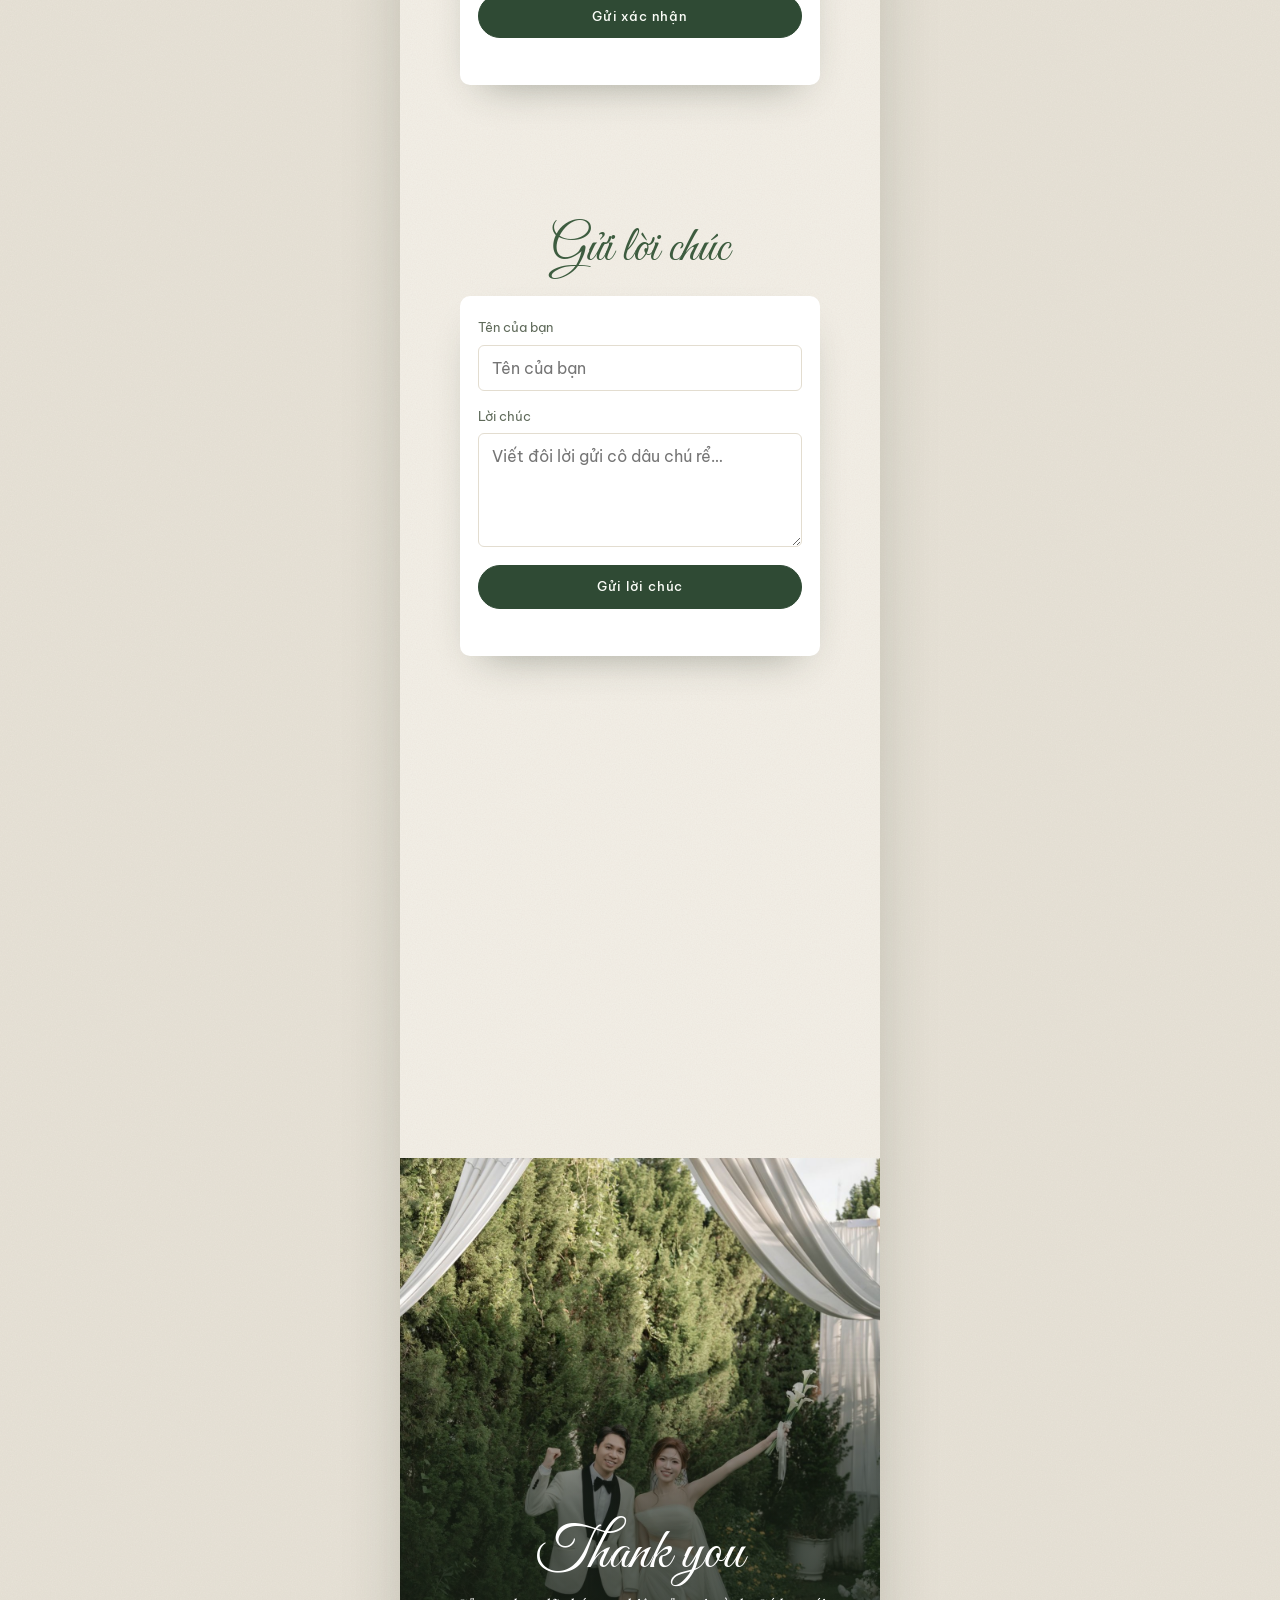
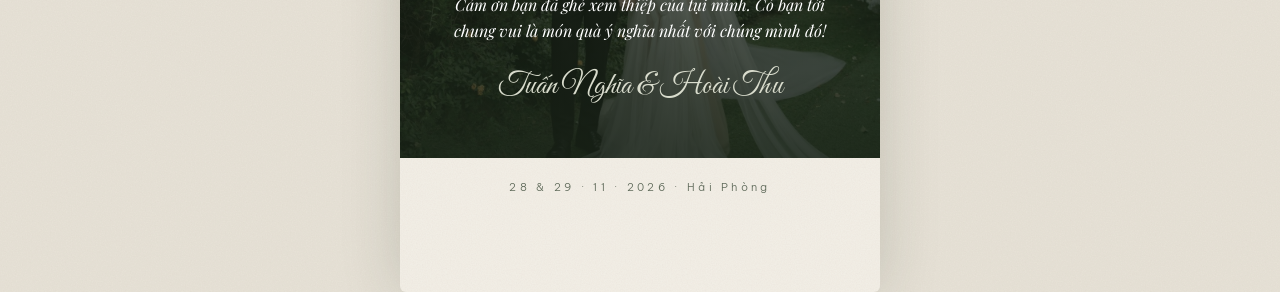
==== commit 5162f9e0: "Thêm xưng hô dì – cháu (thiệp ?xh=di, lựa chọn Dì và lời nhắn mẫu ở trang admin) Co-Authored-By: Cla" ====
--- a/index.html
+++ b/index.html
@@ -29,8 +29,8 @@
 <link rel="preconnect" href="https://fonts.googleapis.com">
 <link rel="preconnect" href="https://fonts.gstatic.com" crossorigin>
 <link rel="stylesheet" href="https://fonts.googleapis.com/css2?family=Great+Vibes&family=Cormorant+Garamond:ital,wght@0,300;0,400;0,500;0,600;1,400&family=Playfair+Display:ital,wght@0,400;0,500;0,600;1,400&family=Be+Vietnam+Pro:wght@300;400;500&display=swap">
-<link rel="stylesheet" href="css/style.css?v=20261123d">
-<link rel="stylesheet" href="css/paper.css?v=20261123d">
+<link rel="stylesheet" href="css/style.css?v=20261123e">
+<link rel="stylesheet" href="css/paper.css?v=20261123e">
 </head>
 <body class="locked">
 
@@ -342,8 +342,8 @@
   </div>
 </div>
 
-<script src="js/config.js?v=20261123d"></script>
-<script src="js/lunar.js?v=20261123d"></script>
-<script src="js/main.js?v=20261123d"></script>
+<script src="js/config.js?v=20261123e"></script>
+<script src="js/lunar.js?v=20261123e"></script>
+<script src="js/main.js?v=20261123e"></script>
 </body>
 </html>
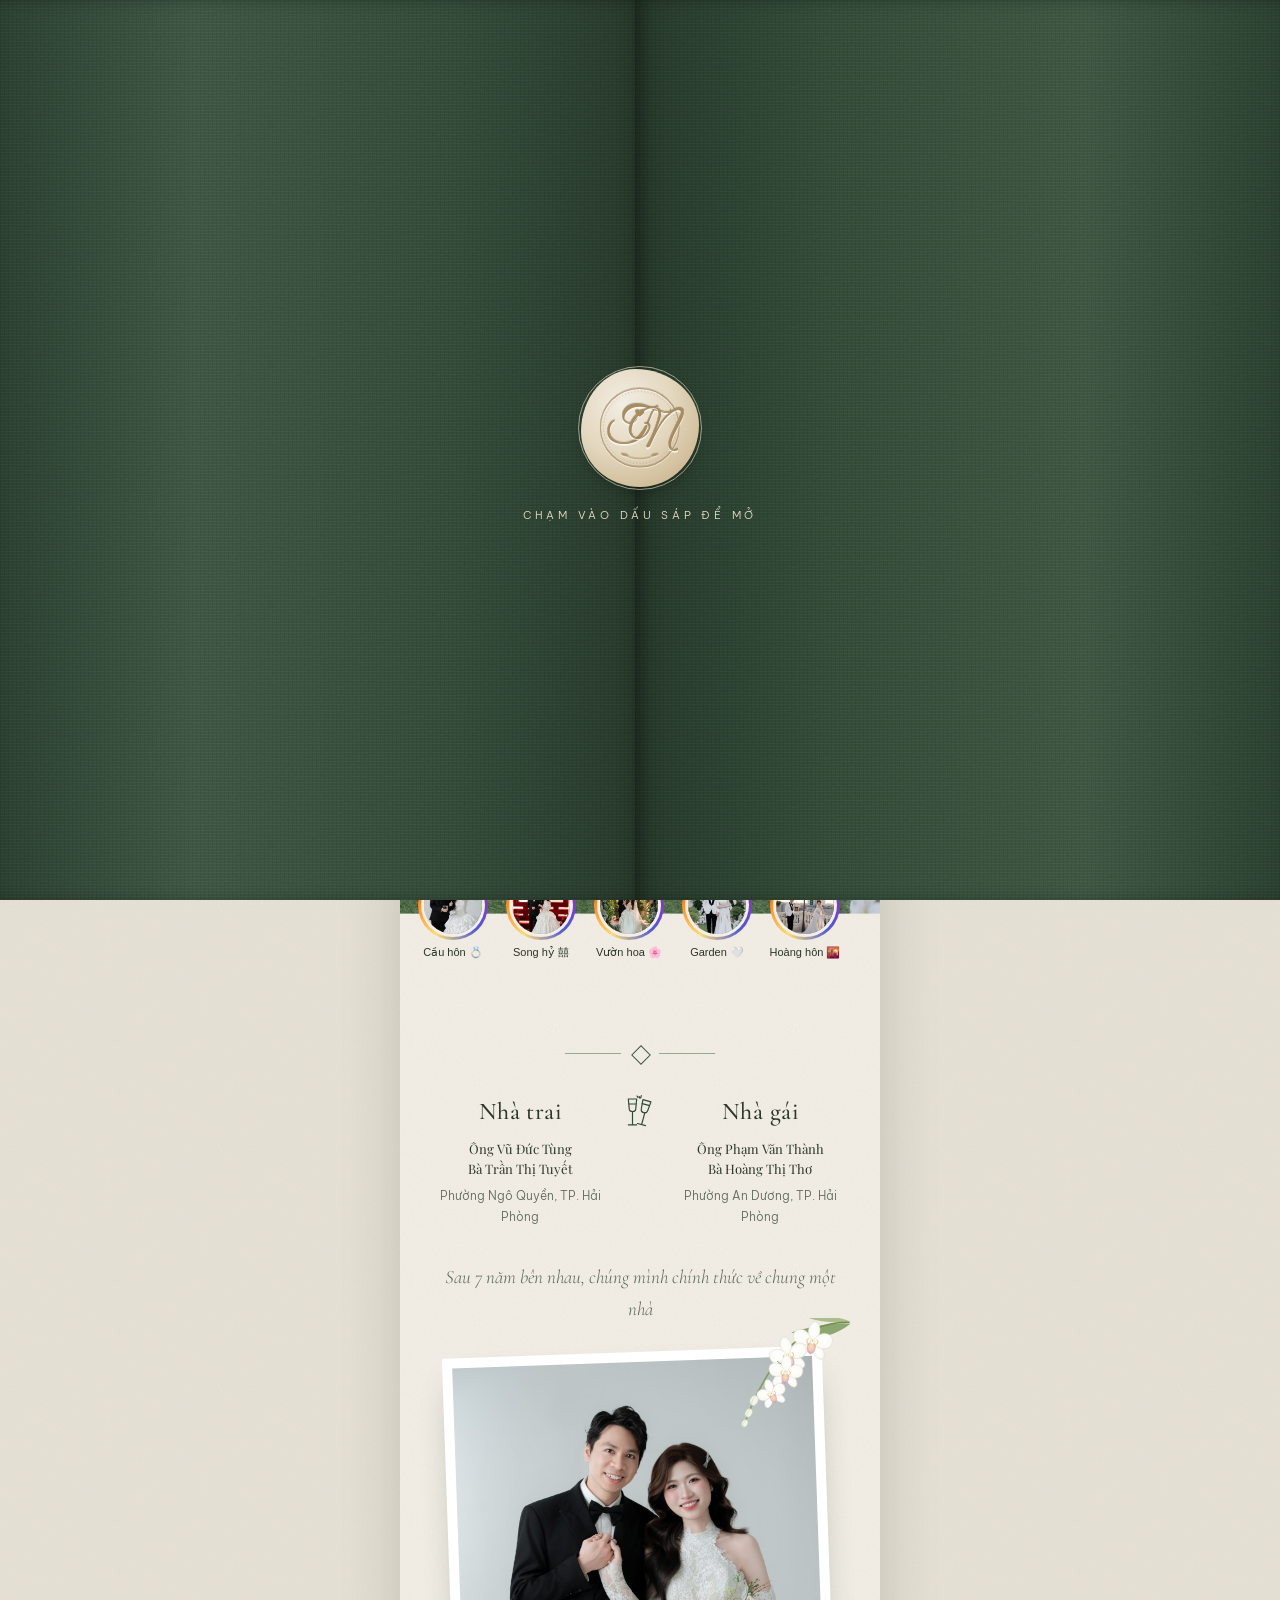
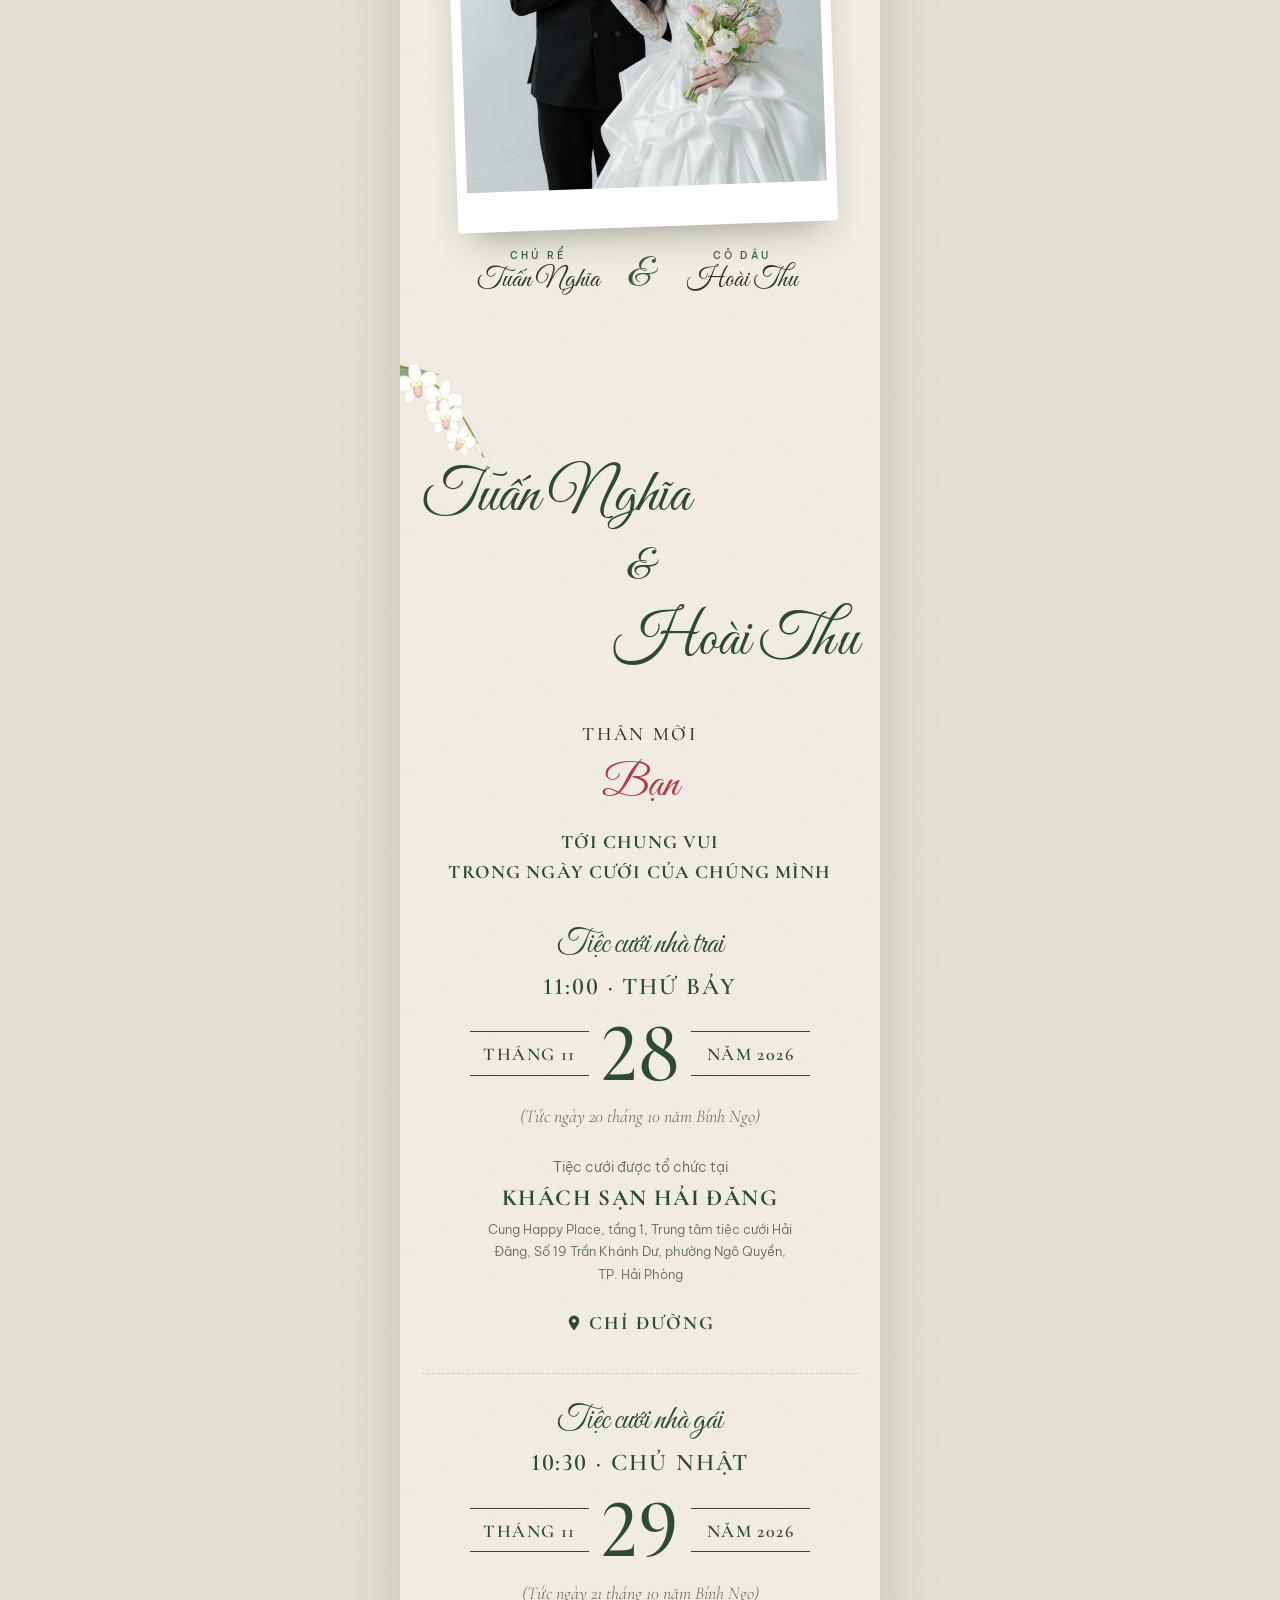
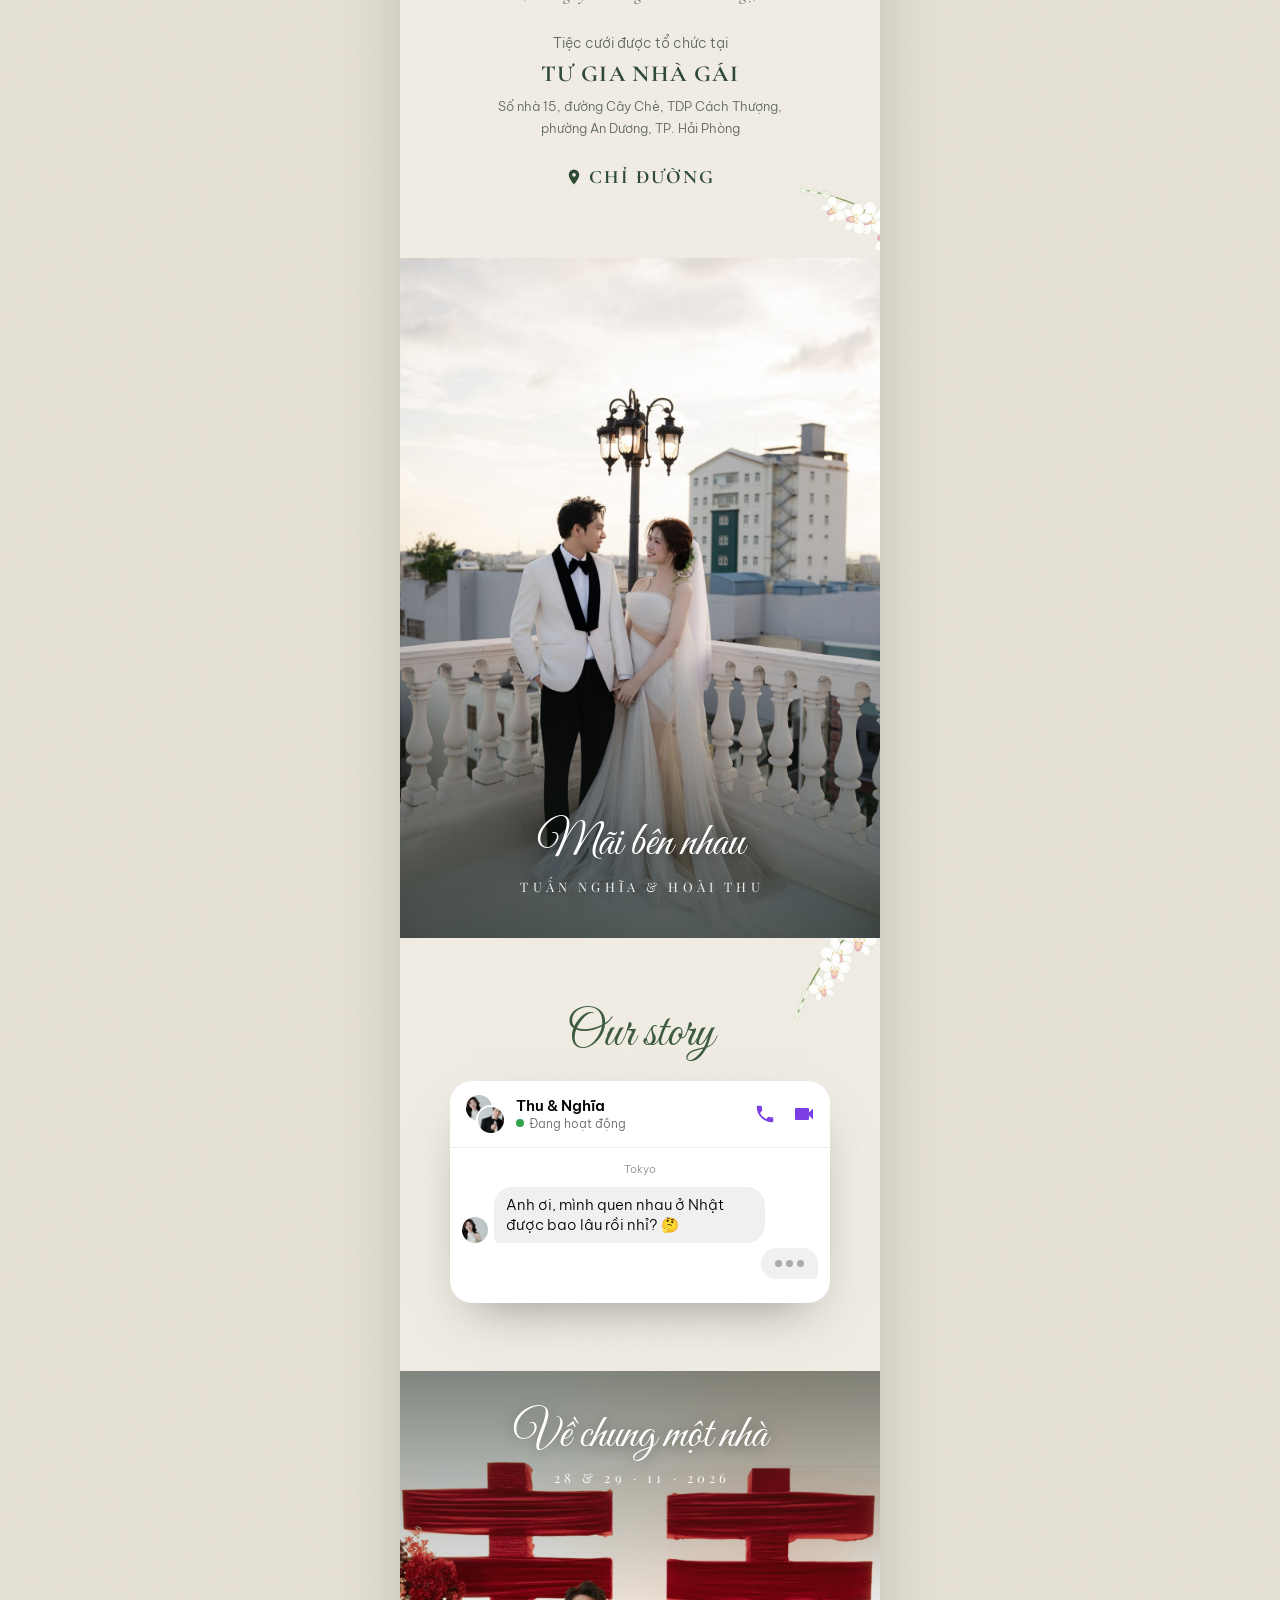
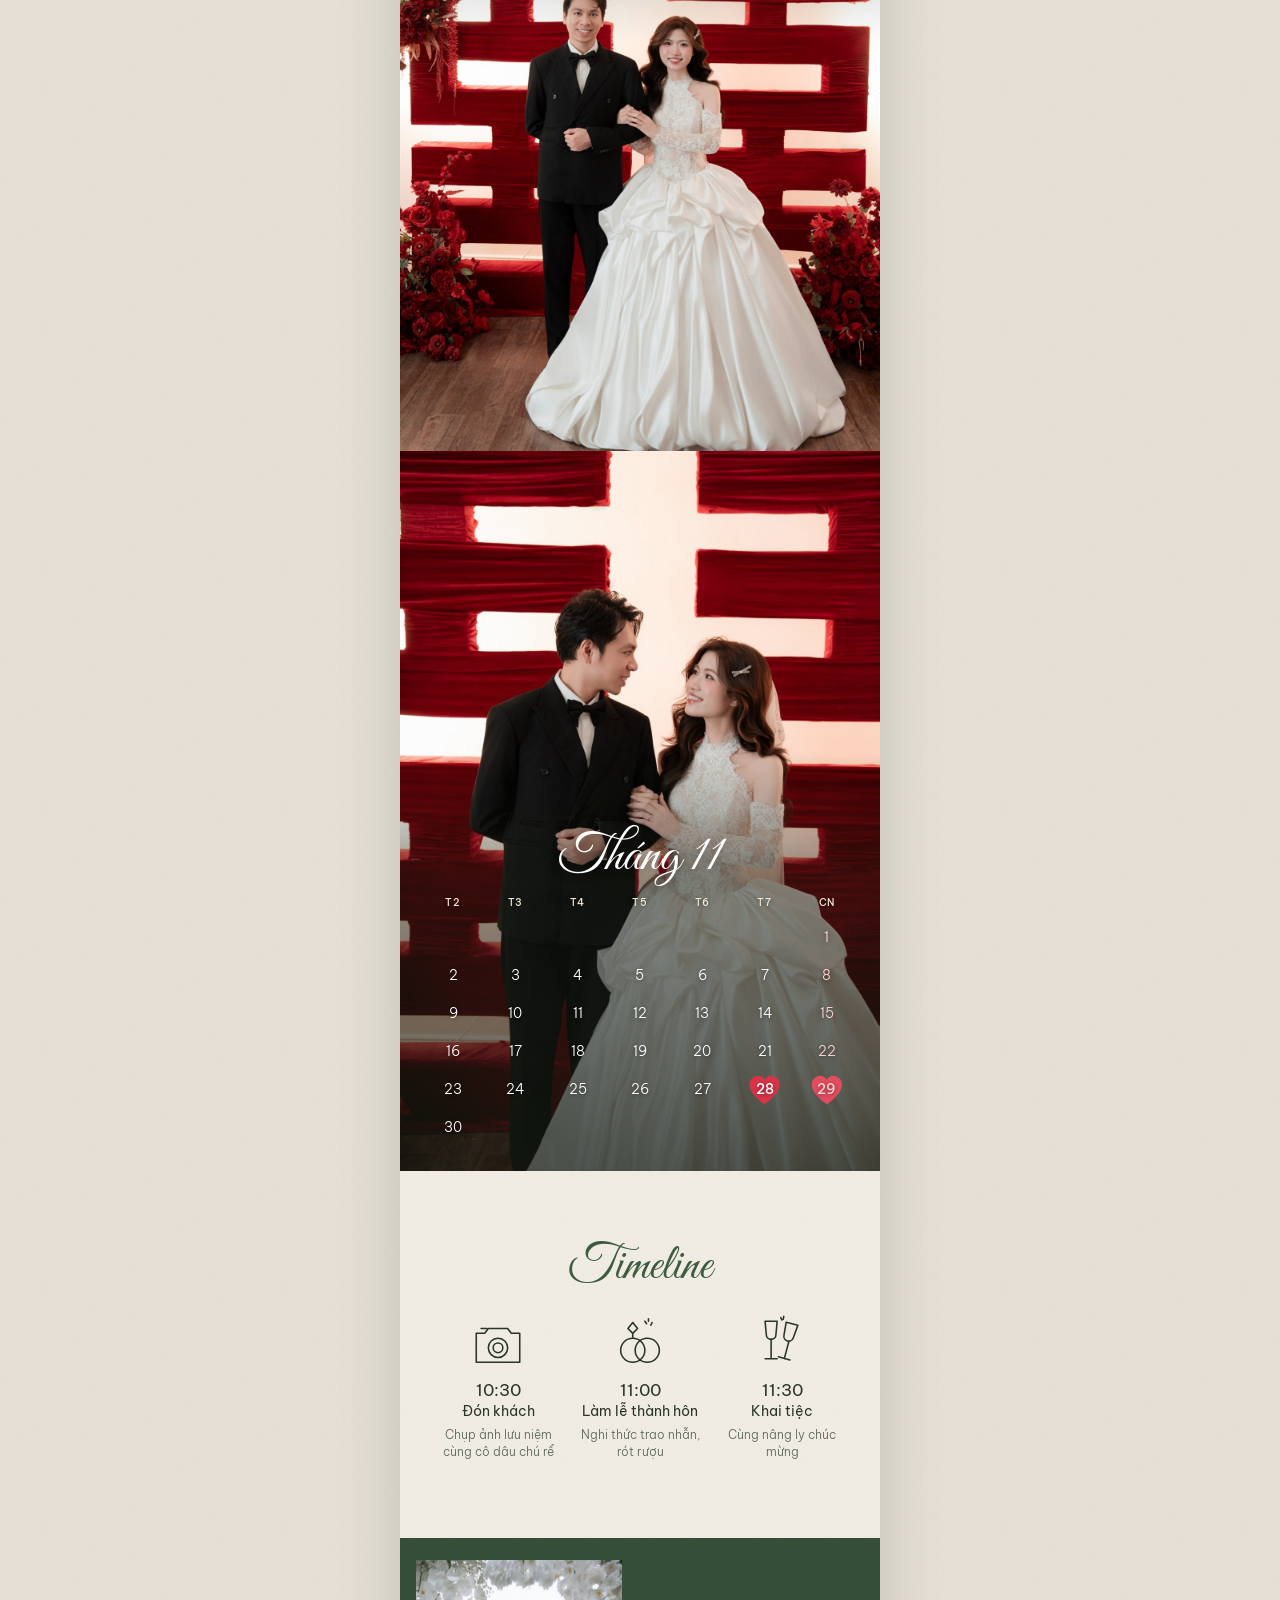
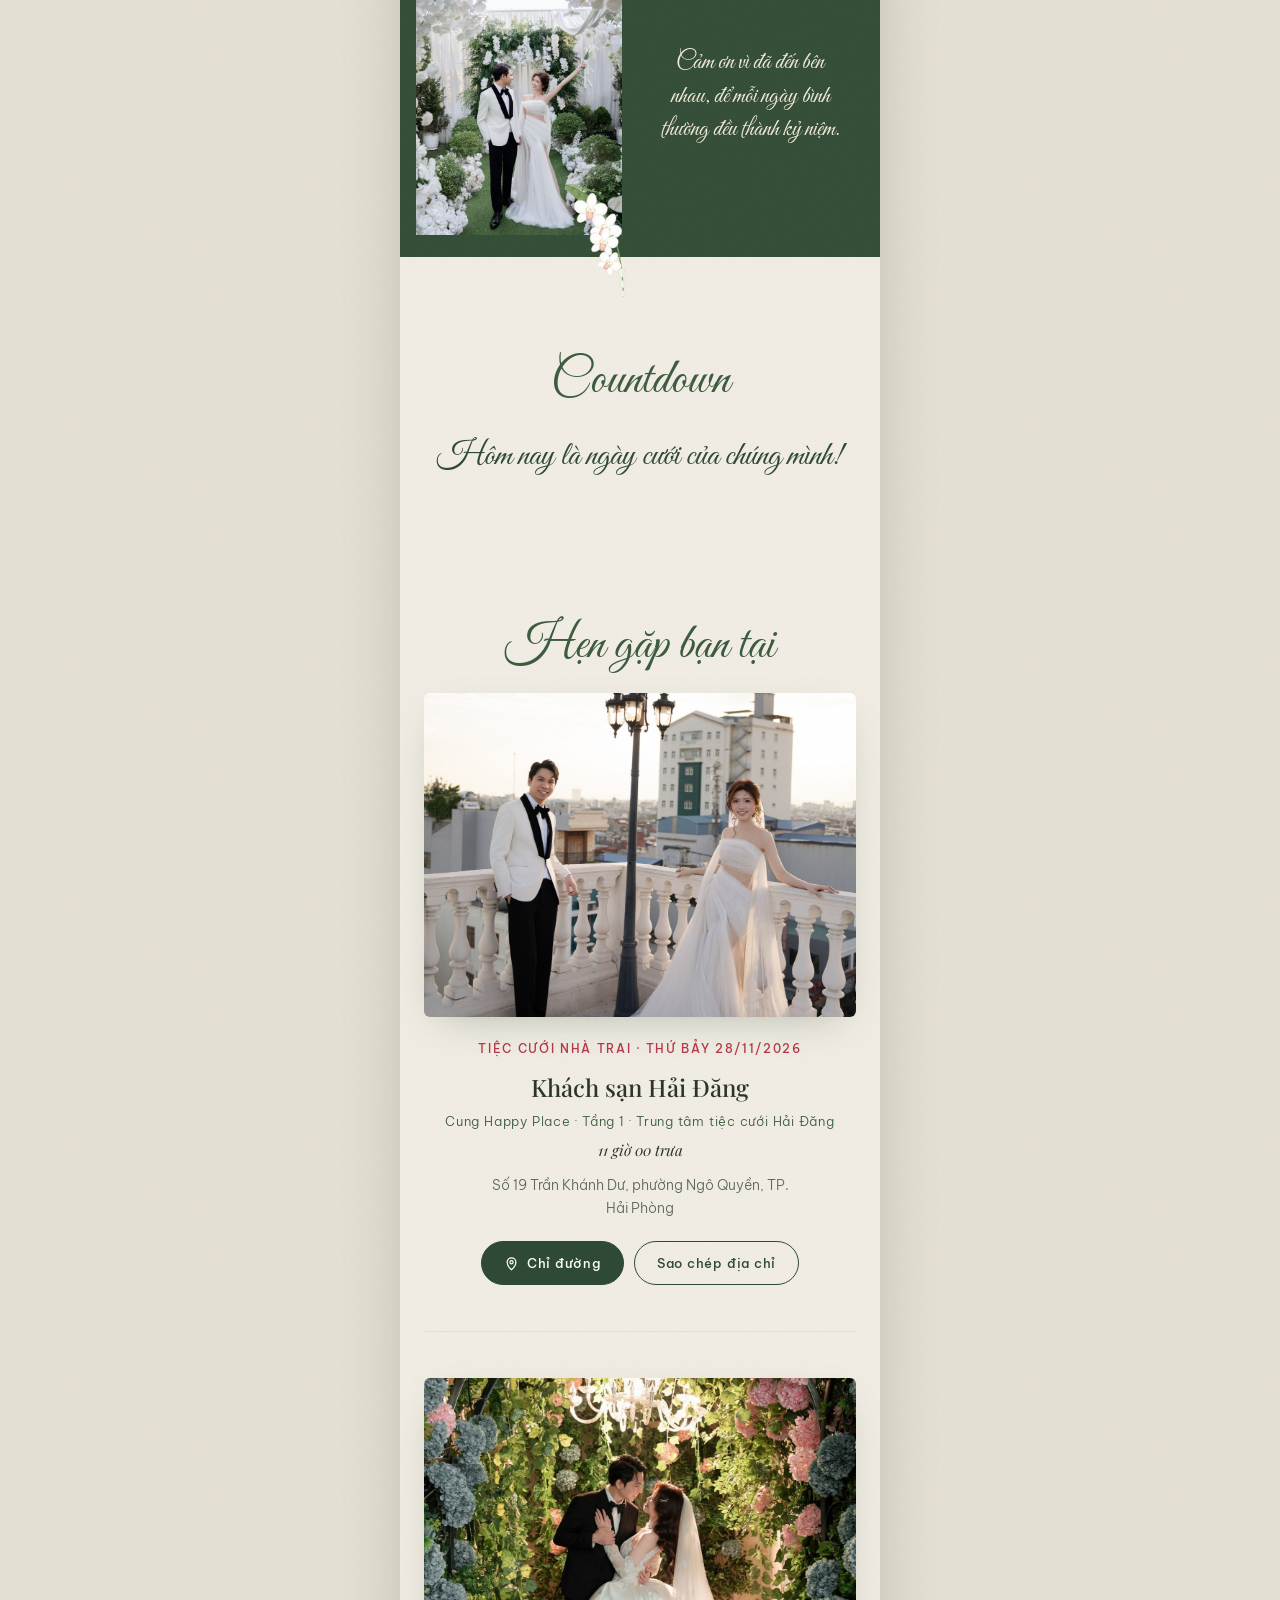
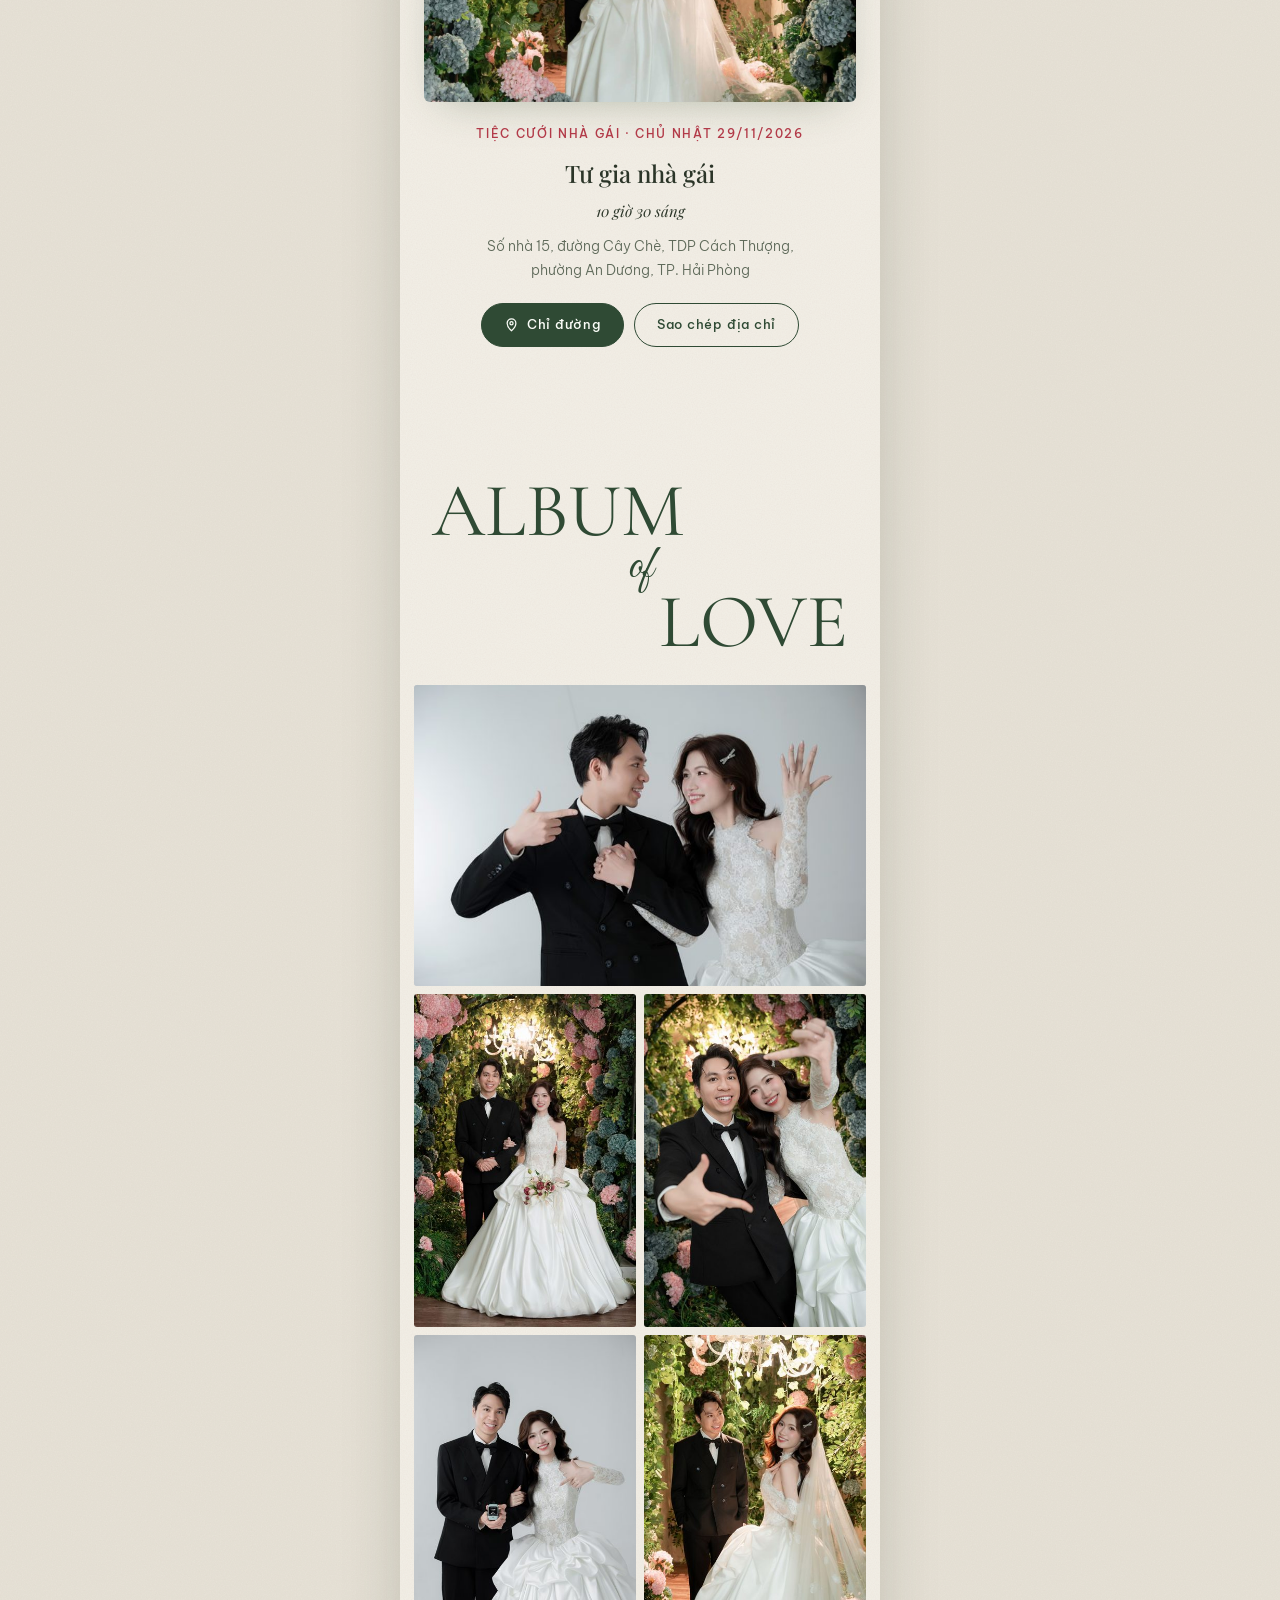
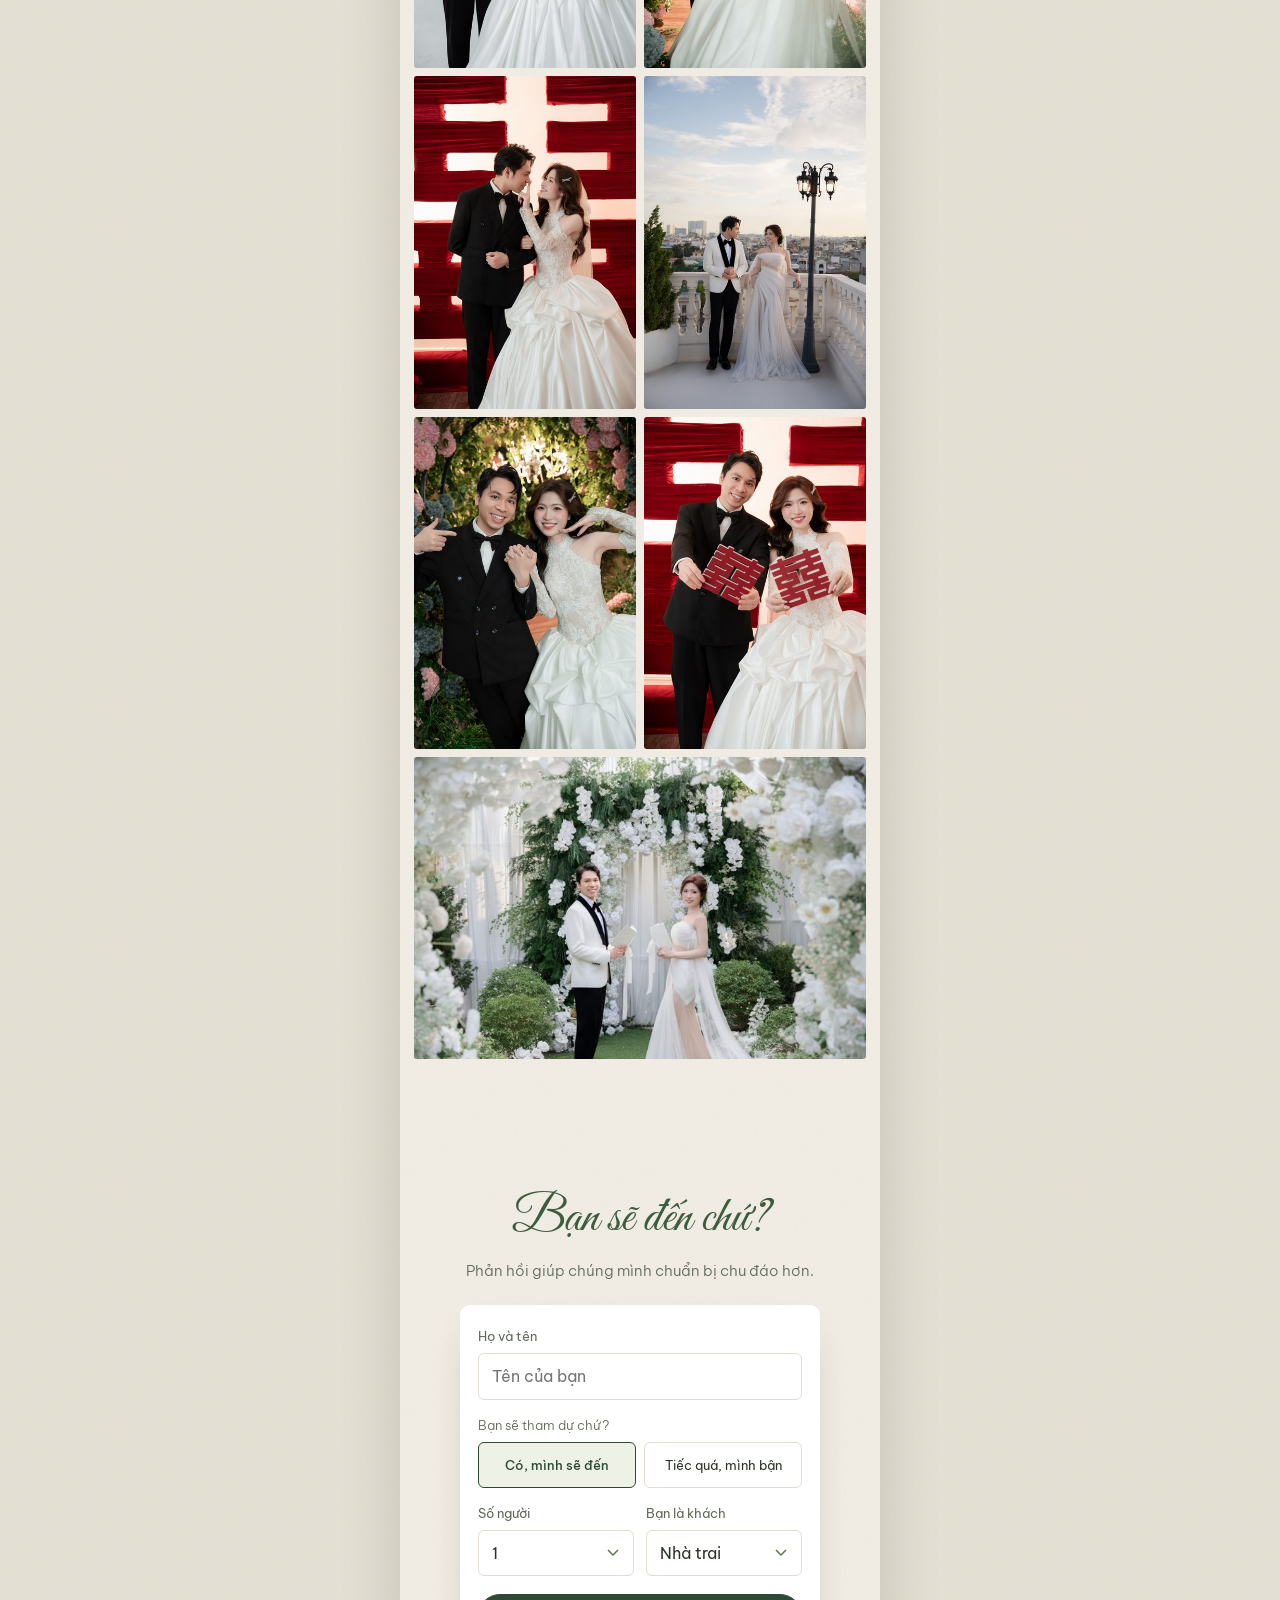
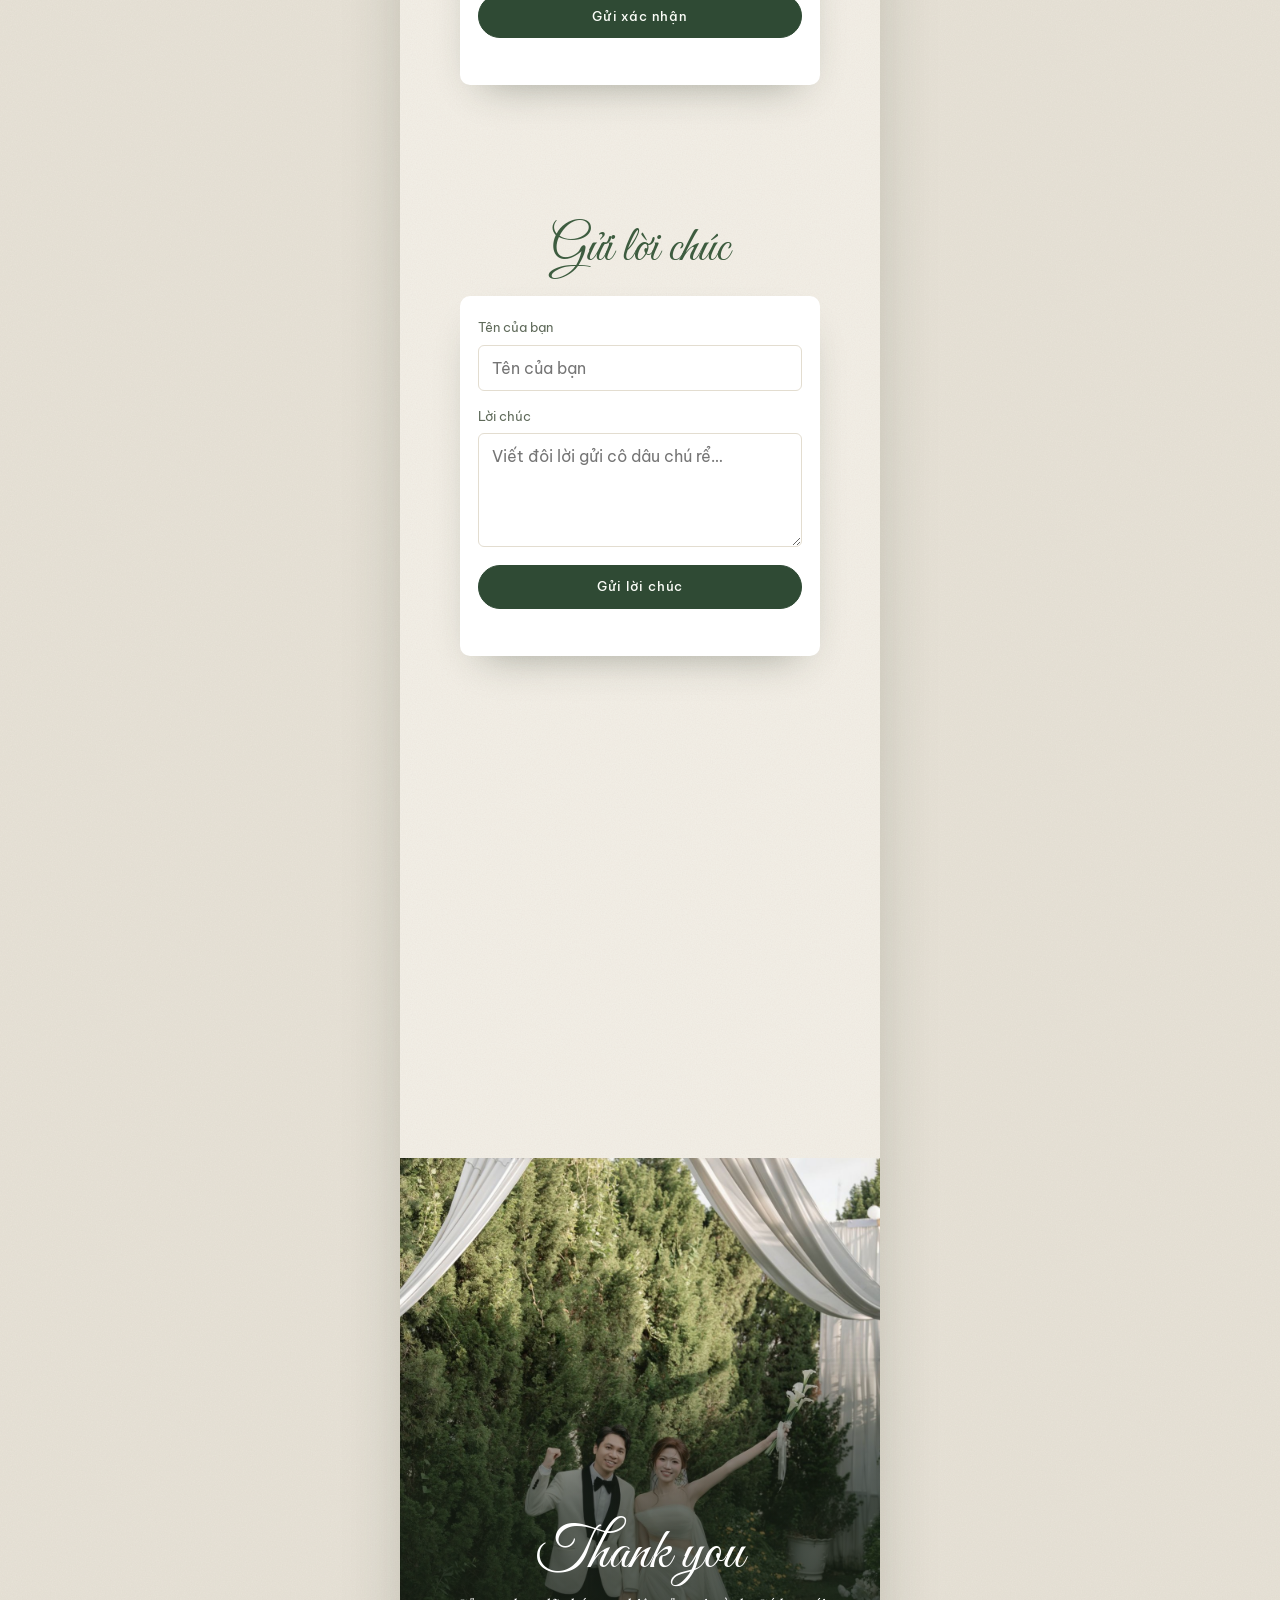
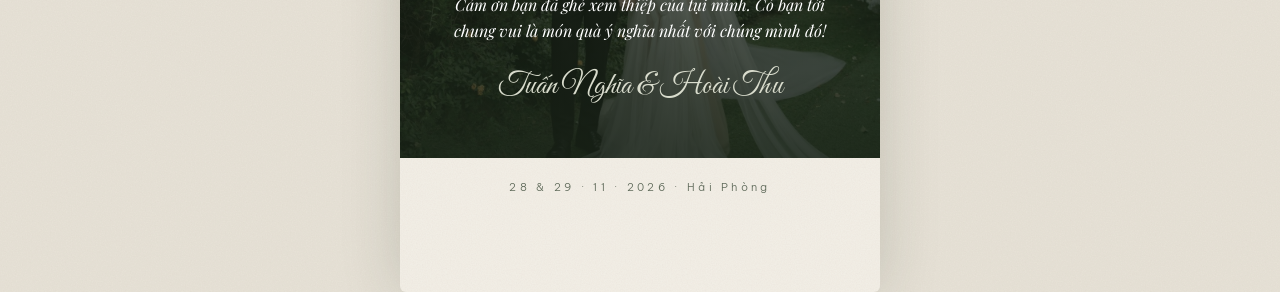
==== commit 73da6b9b: "Xưng hô ?xh=di: cô dâu chú rể là dì dượng, gọi khách là cháu Co-Authored-By: Claude Opus 5.5 <norepl" ====
--- a/index.html
+++ b/index.html
@@ -29,8 +29,8 @@
 <link rel="preconnect" href="https://fonts.googleapis.com">
 <link rel="preconnect" href="https://fonts.gstatic.com" crossorigin>
 <link rel="stylesheet" href="https://fonts.googleapis.com/css2?family=Great+Vibes&family=Cormorant+Garamond:ital,wght@0,300;0,400;0,500;0,600;1,400&family=Playfair+Display:ital,wght@0,400;0,500;0,600;1,400&family=Be+Vietnam+Pro:wght@300;400;500&display=swap">
-<link rel="stylesheet" href="css/style.css?v=20261123e">
-<link rel="stylesheet" href="css/paper.css?v=20261123e">
+<link rel="stylesheet" href="css/style.css?v=20261123f">
+<link rel="stylesheet" href="css/paper.css?v=20261123f">
 </head>
 <body class="locked">
 
@@ -342,8 +342,8 @@
   </div>
 </div>
 
-<script src="js/config.js?v=20261123e"></script>
-<script src="js/lunar.js?v=20261123e"></script>
-<script src="js/main.js?v=20261123e"></script>
+<script src="js/config.js?v=20261123f"></script>
+<script src="js/lunar.js?v=20261123f"></script>
+<script src="js/main.js?v=20261123f"></script>
 </body>
 </html>
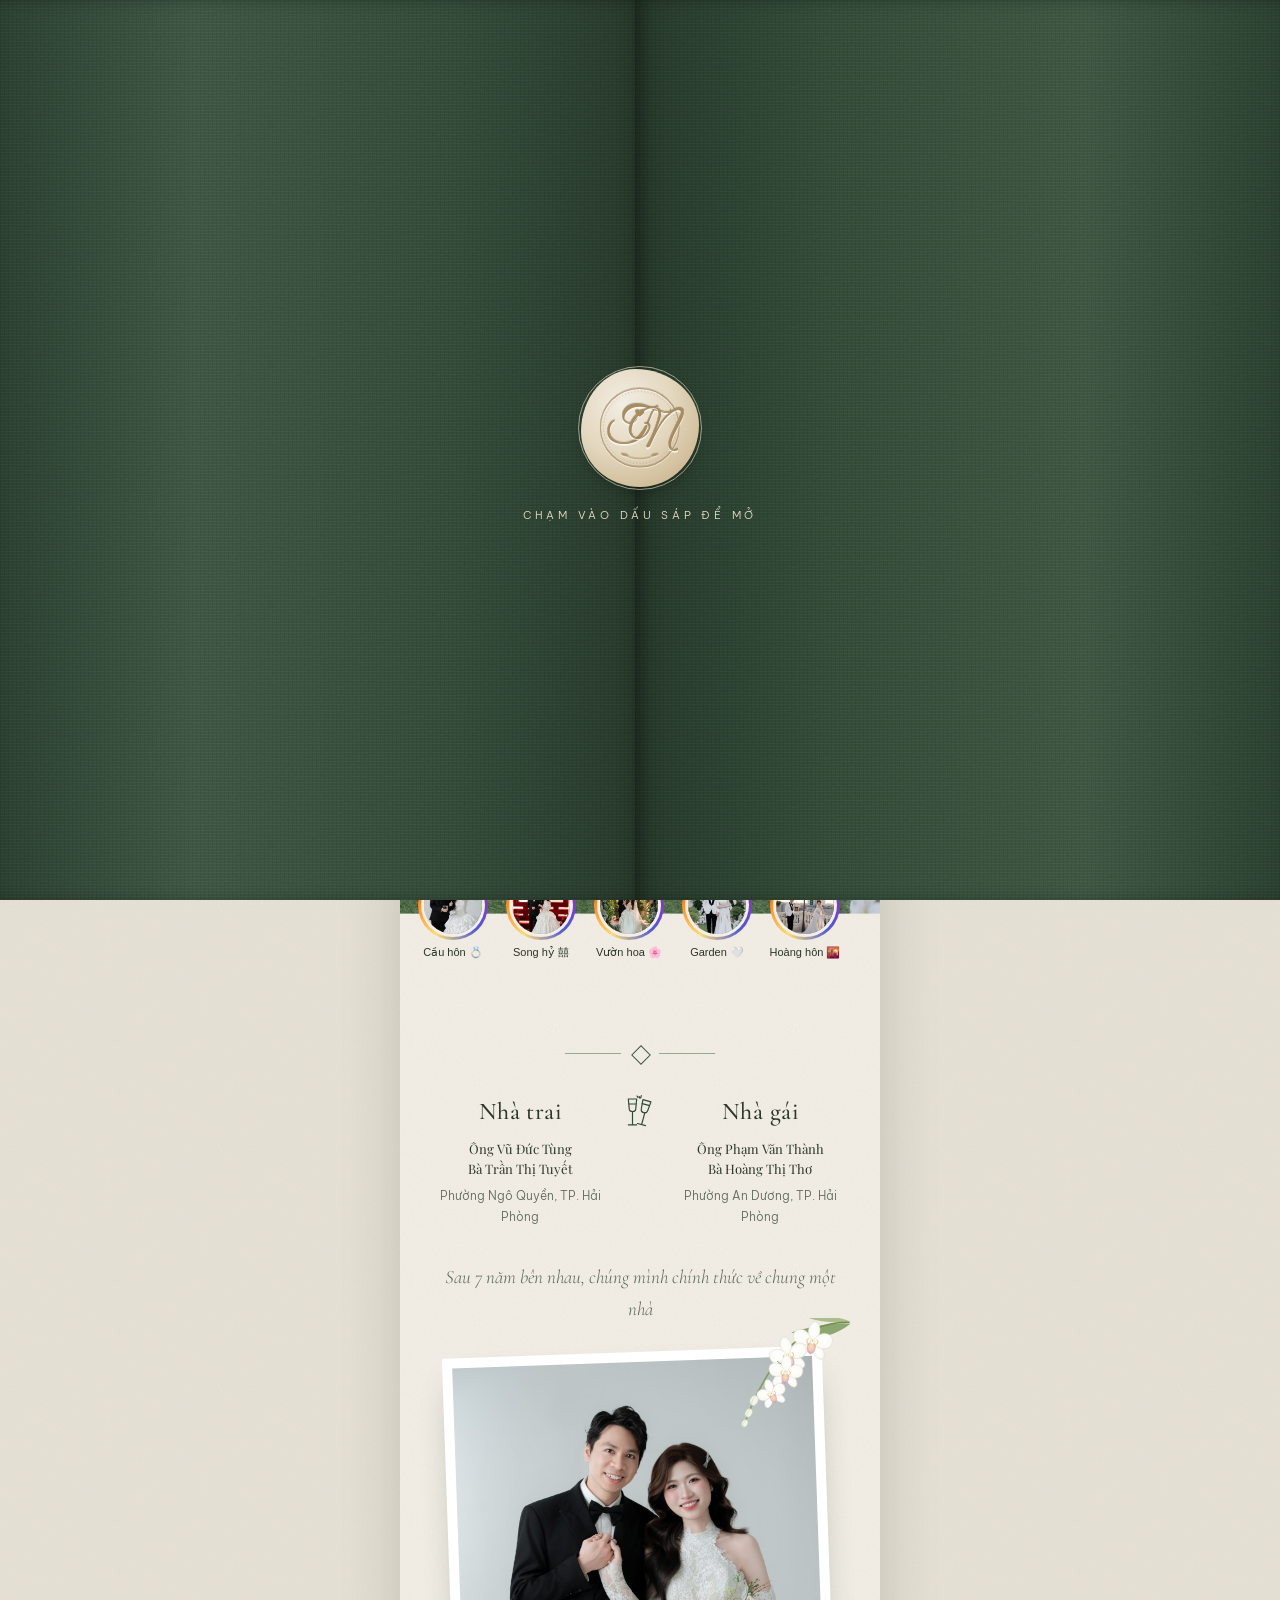
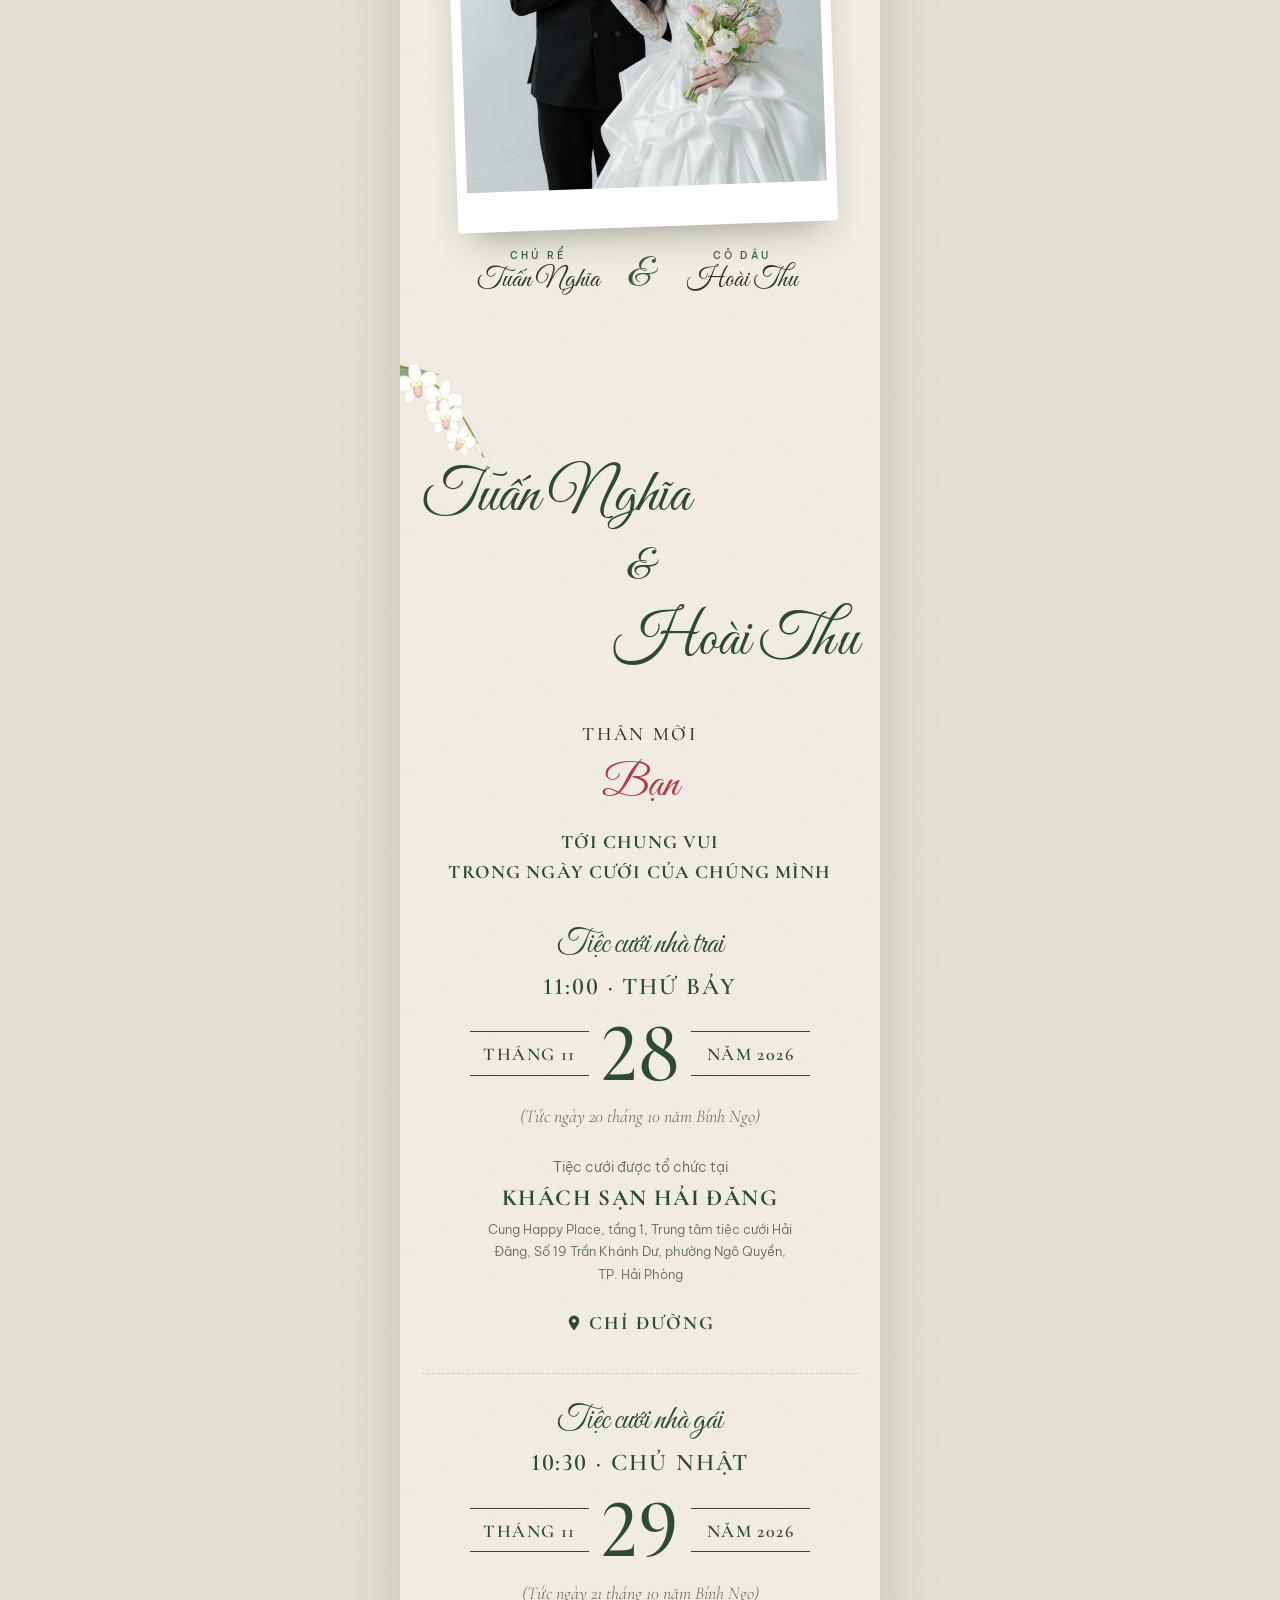
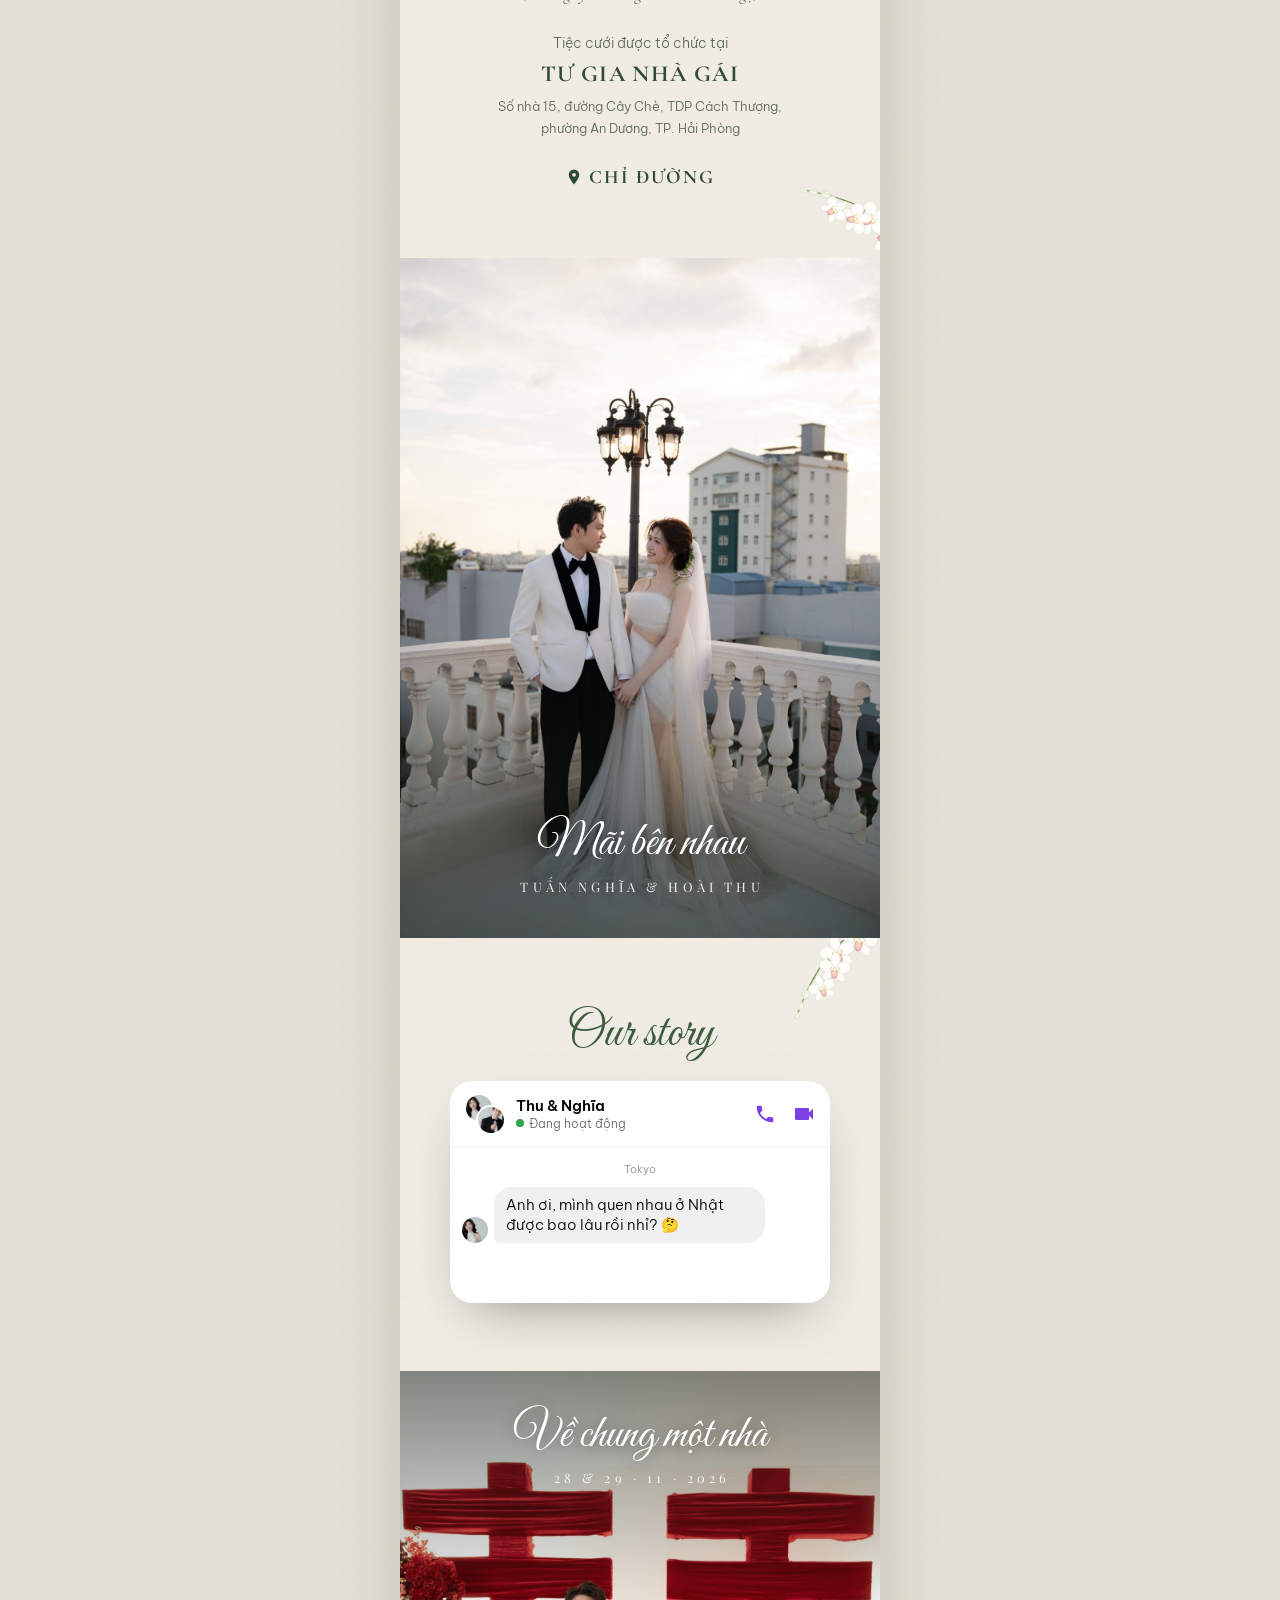
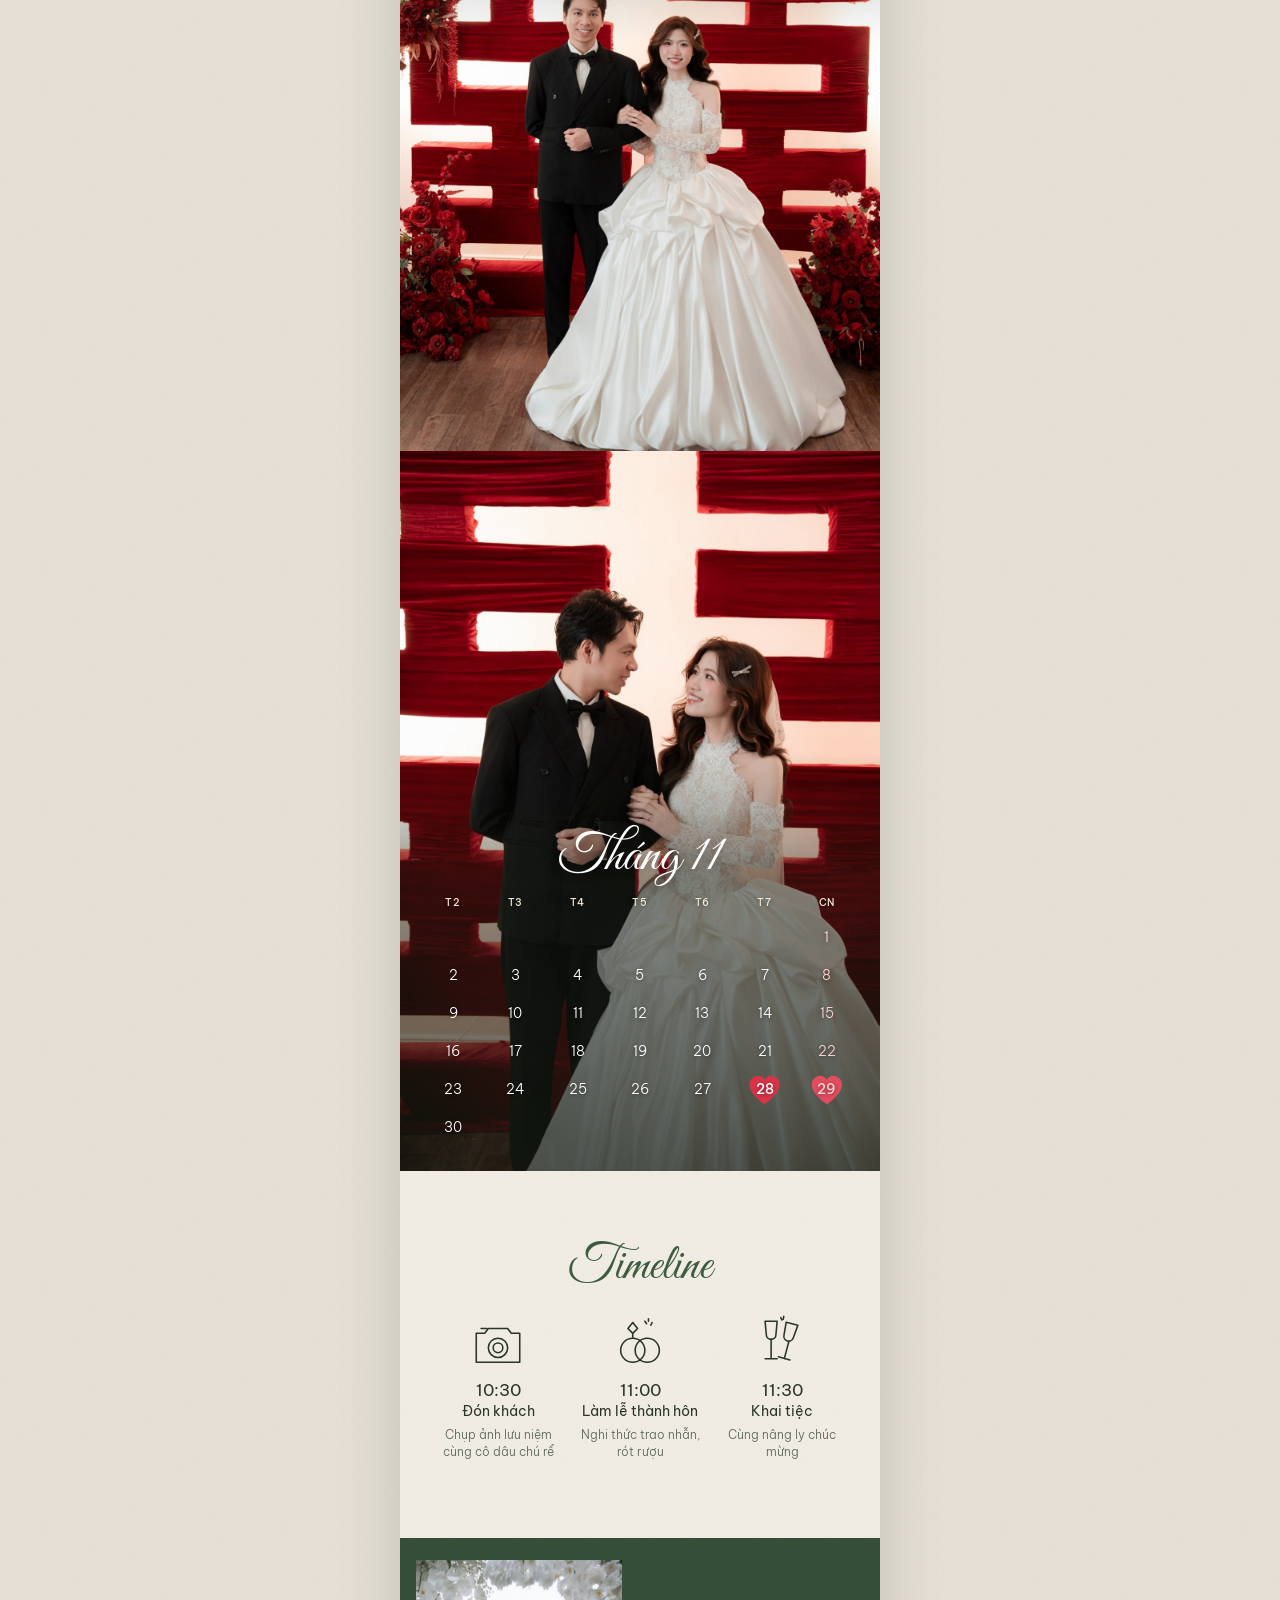
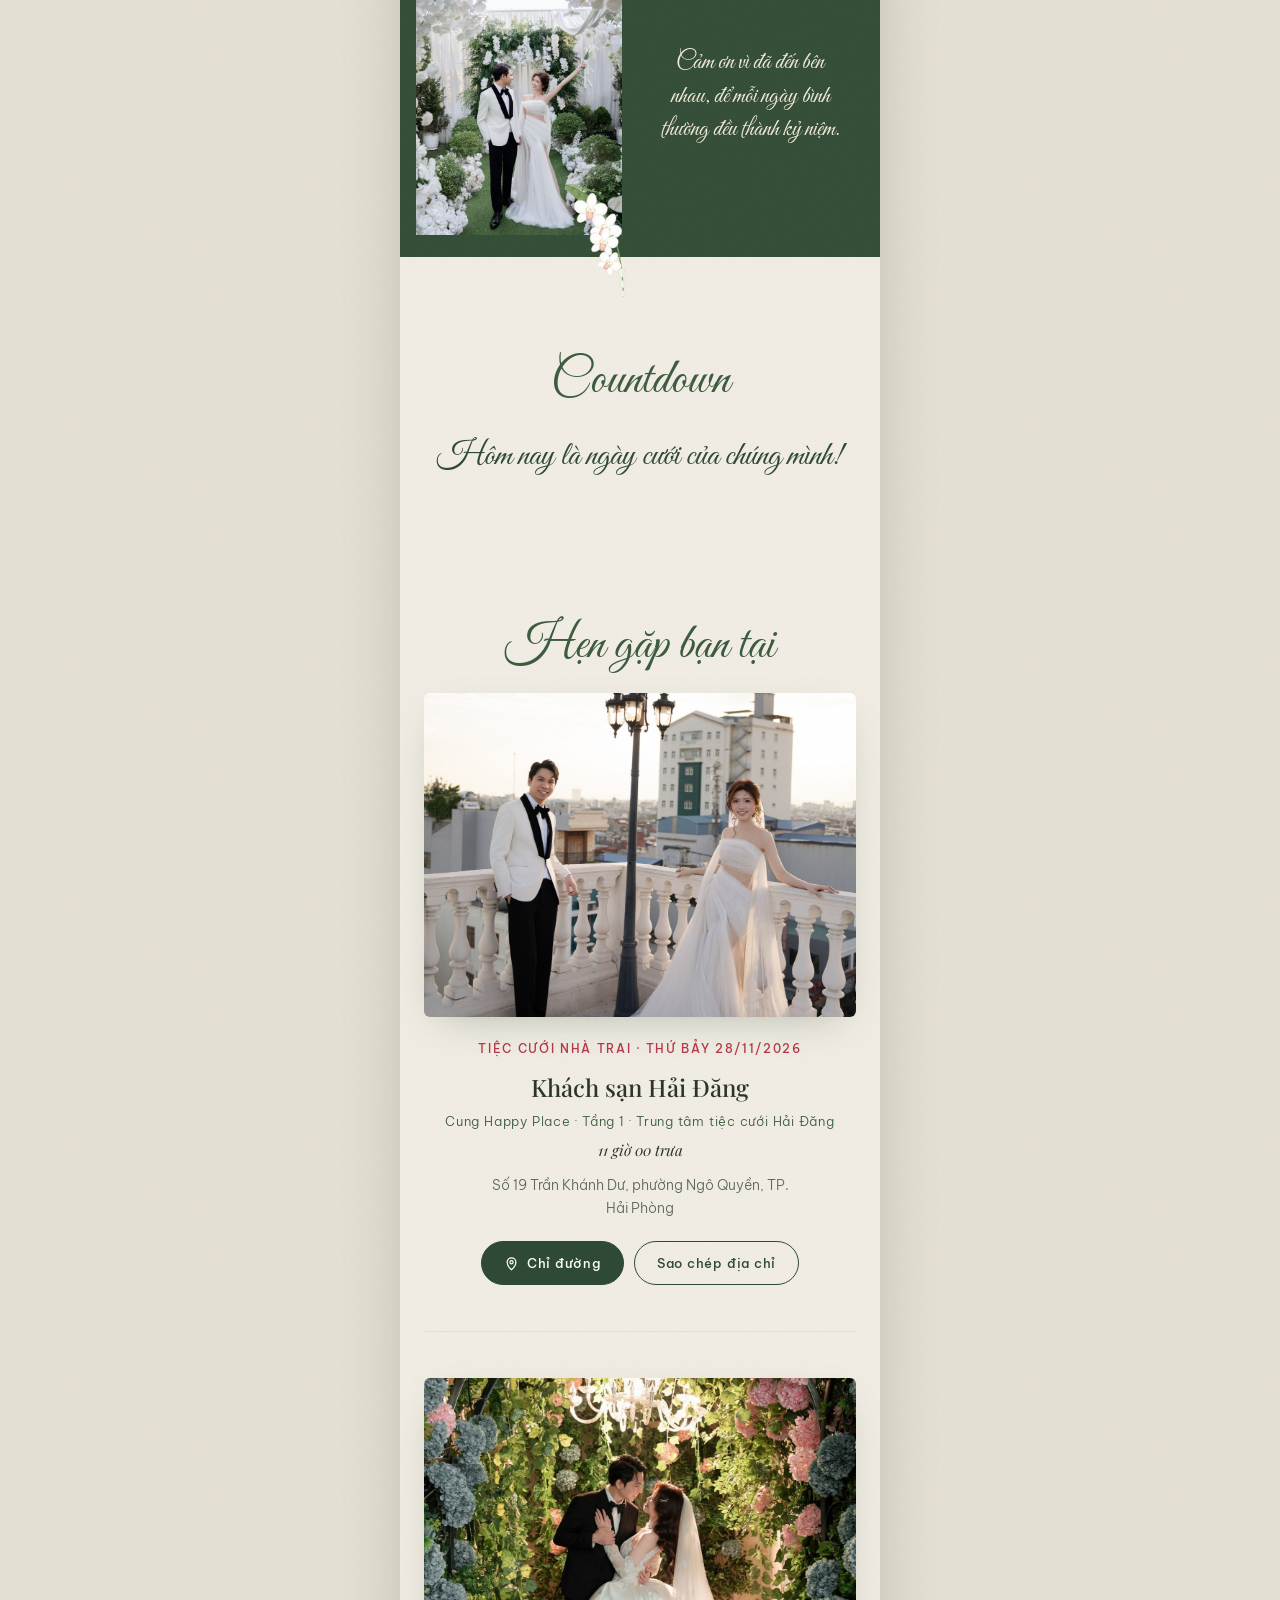
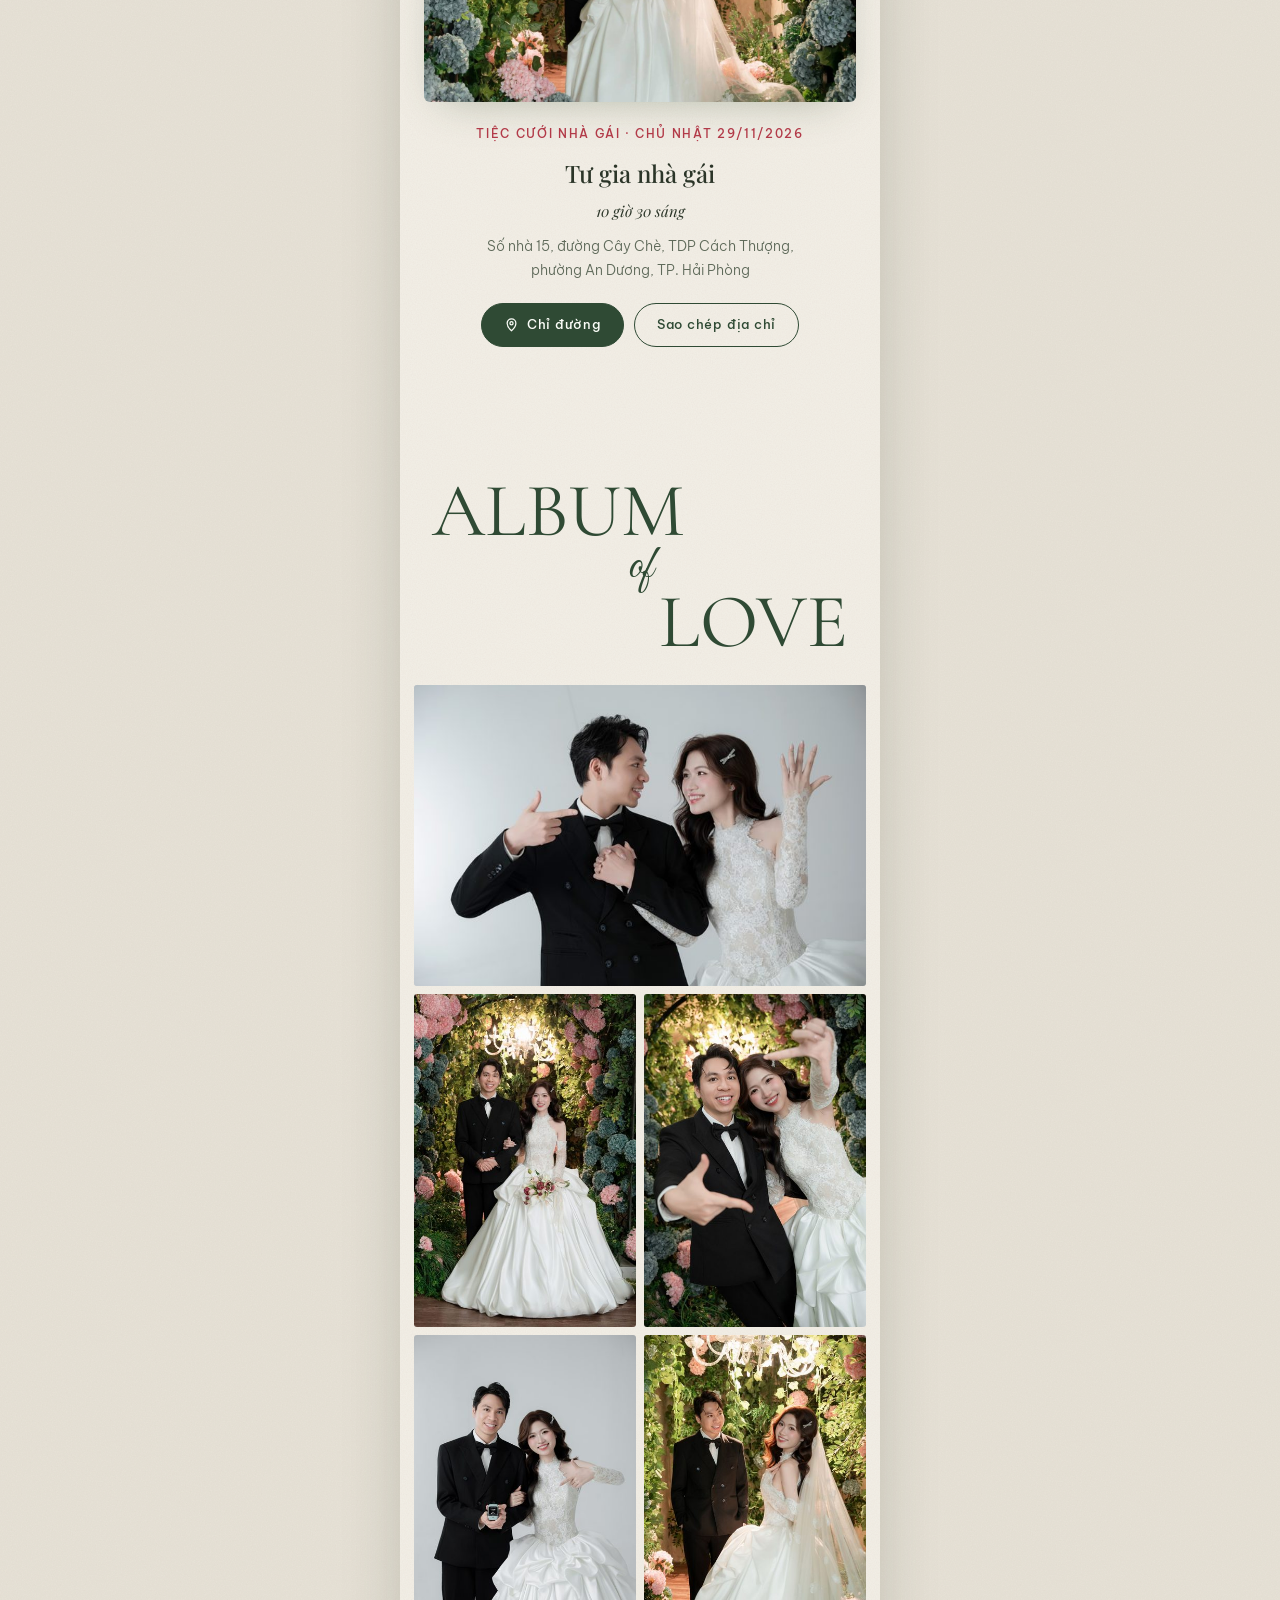
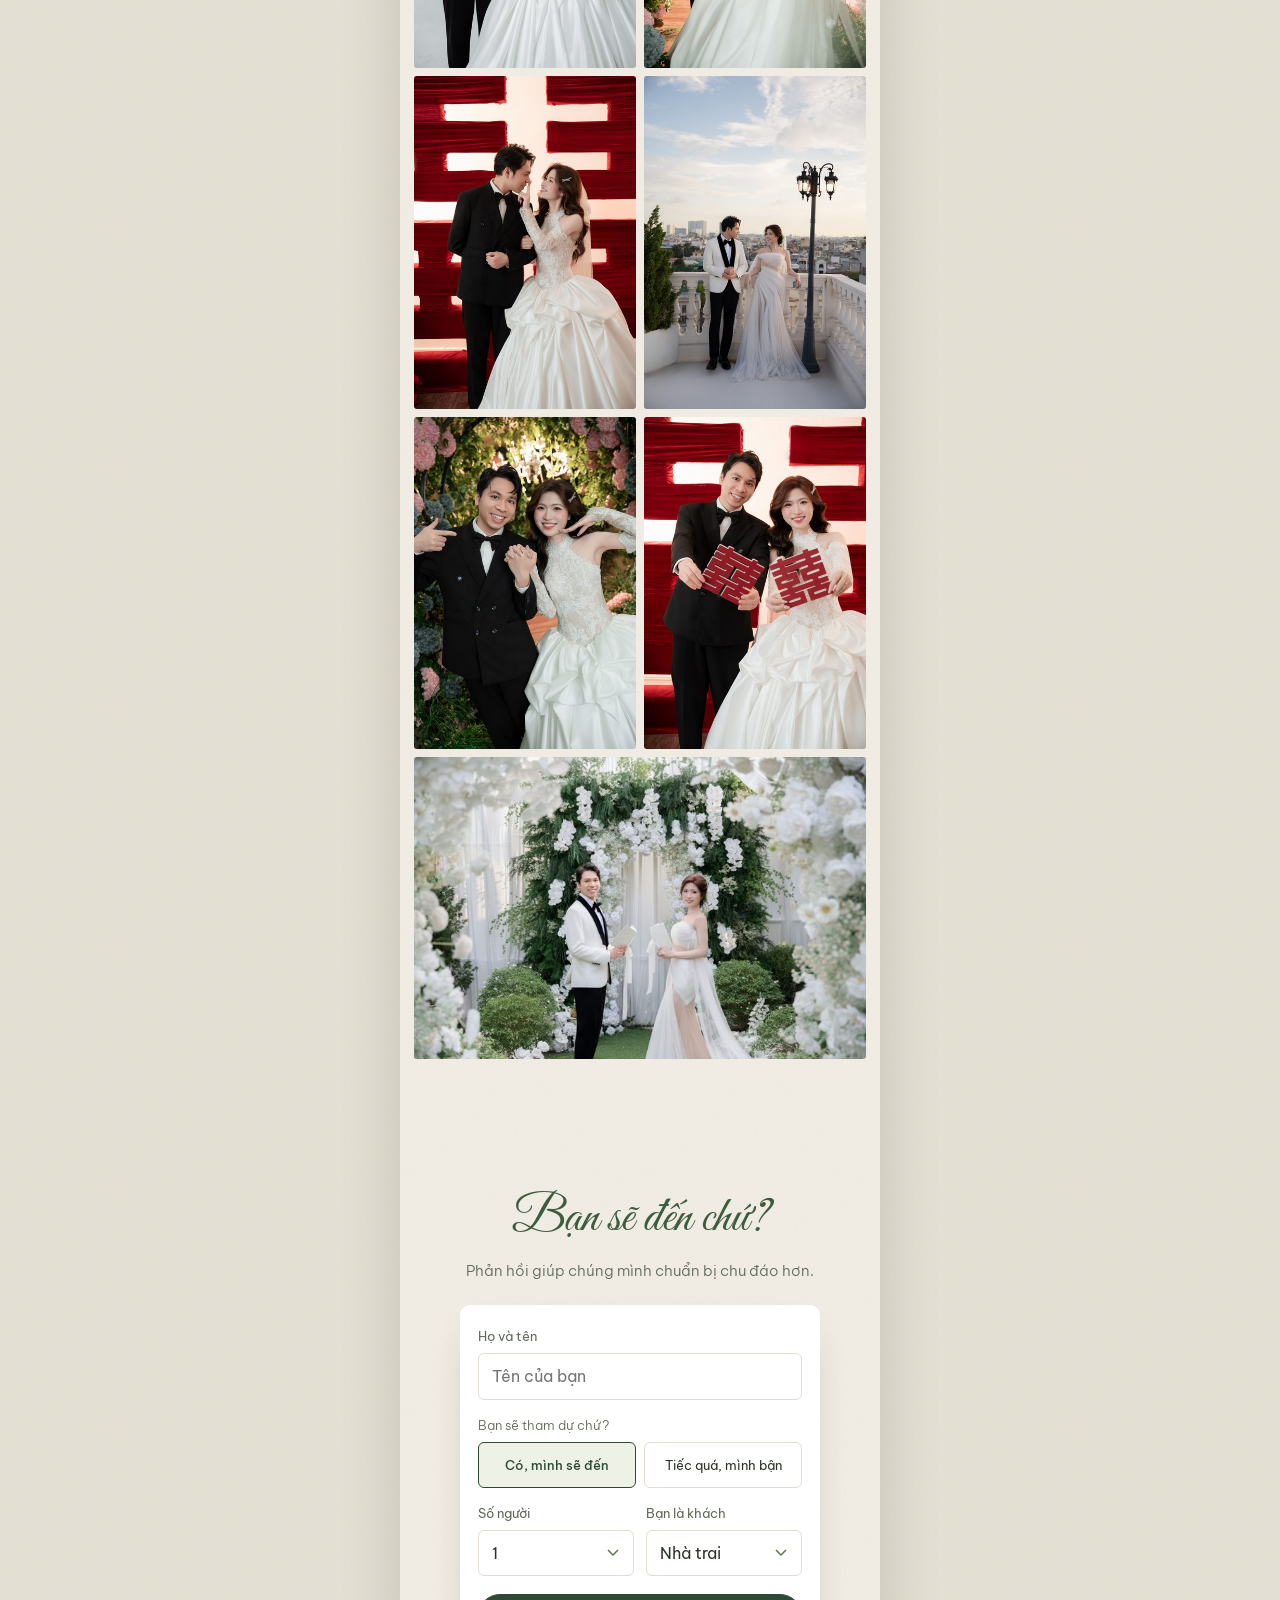
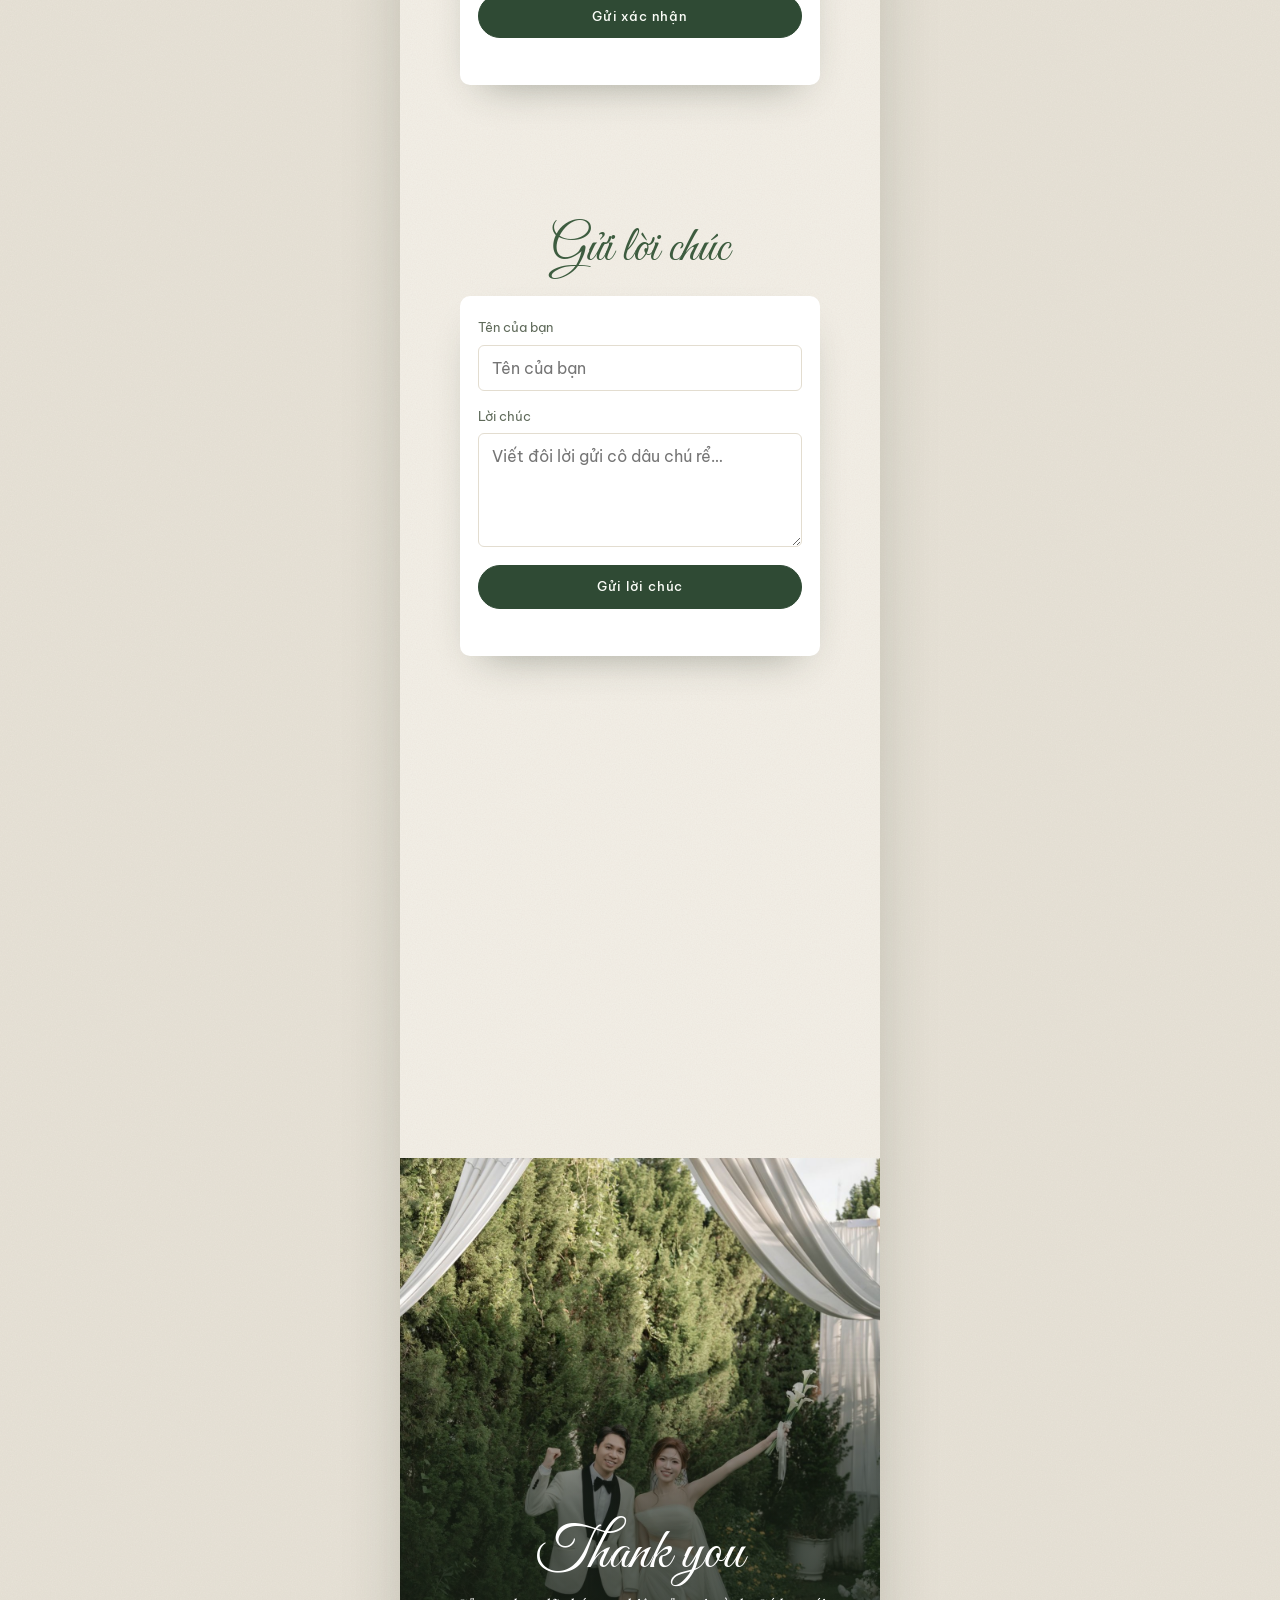
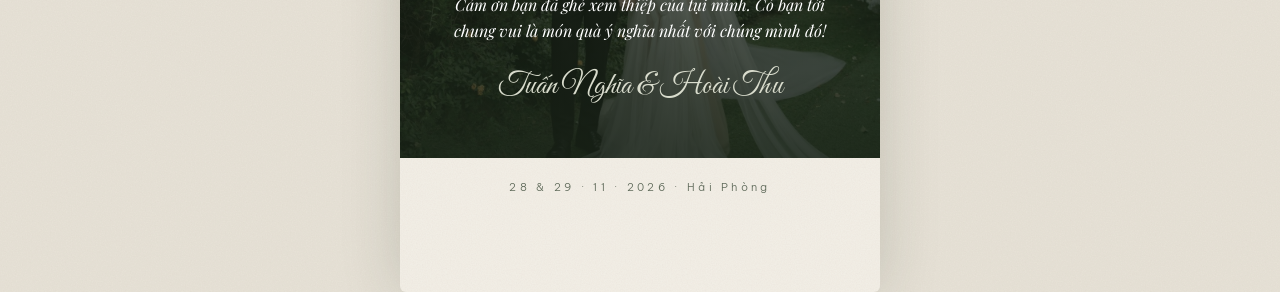
==== commit 9c19c5da: "Xưng hô dì – cháu: chỉ xưng dì Co-Authored-By: Claude Opus 5.5 <noreply@anthropic.com>" ====
--- a/index.html
+++ b/index.html
@@ -29,8 +29,8 @@
 <link rel="preconnect" href="https://fonts.googleapis.com">
 <link rel="preconnect" href="https://fonts.gstatic.com" crossorigin>
 <link rel="stylesheet" href="https://fonts.googleapis.com/css2?family=Great+Vibes&family=Cormorant+Garamond:ital,wght@0,300;0,400;0,500;0,600;1,400&family=Playfair+Display:ital,wght@0,400;0,500;0,600;1,400&family=Be+Vietnam+Pro:wght@300;400;500&display=swap">
-<link rel="stylesheet" href="css/style.css?v=20261123f">
-<link rel="stylesheet" href="css/paper.css?v=20261123f">
+<link rel="stylesheet" href="css/style.css?v=20261123g">
+<link rel="stylesheet" href="css/paper.css?v=20261123g">
 </head>
 <body class="locked">
 
@@ -342,8 +342,8 @@
   </div>
 </div>
 
-<script src="js/config.js?v=20261123f"></script>
-<script src="js/lunar.js?v=20261123f"></script>
-<script src="js/main.js?v=20261123f"></script>
+<script src="js/config.js?v=20261123g"></script>
+<script src="js/lunar.js?v=20261123g"></script>
+<script src="js/main.js?v=20261123g"></script>
 </body>
 </html>
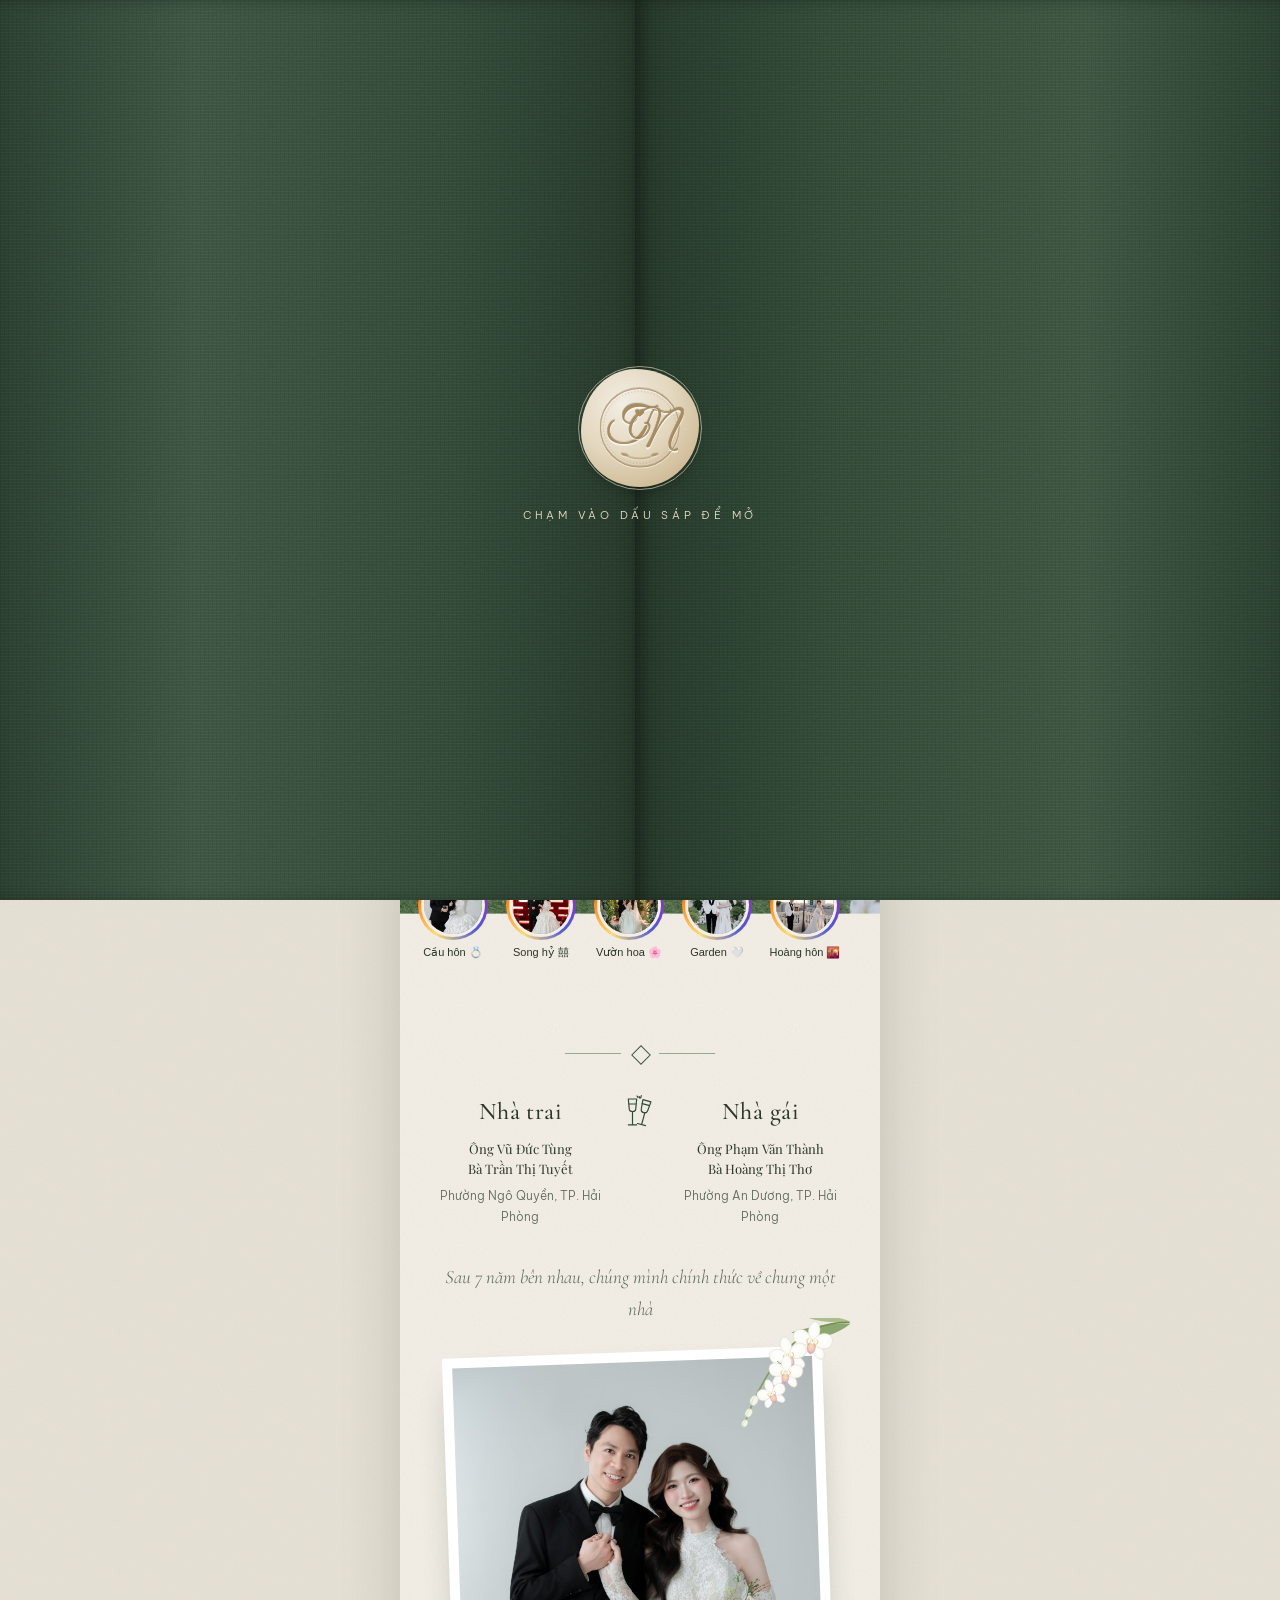
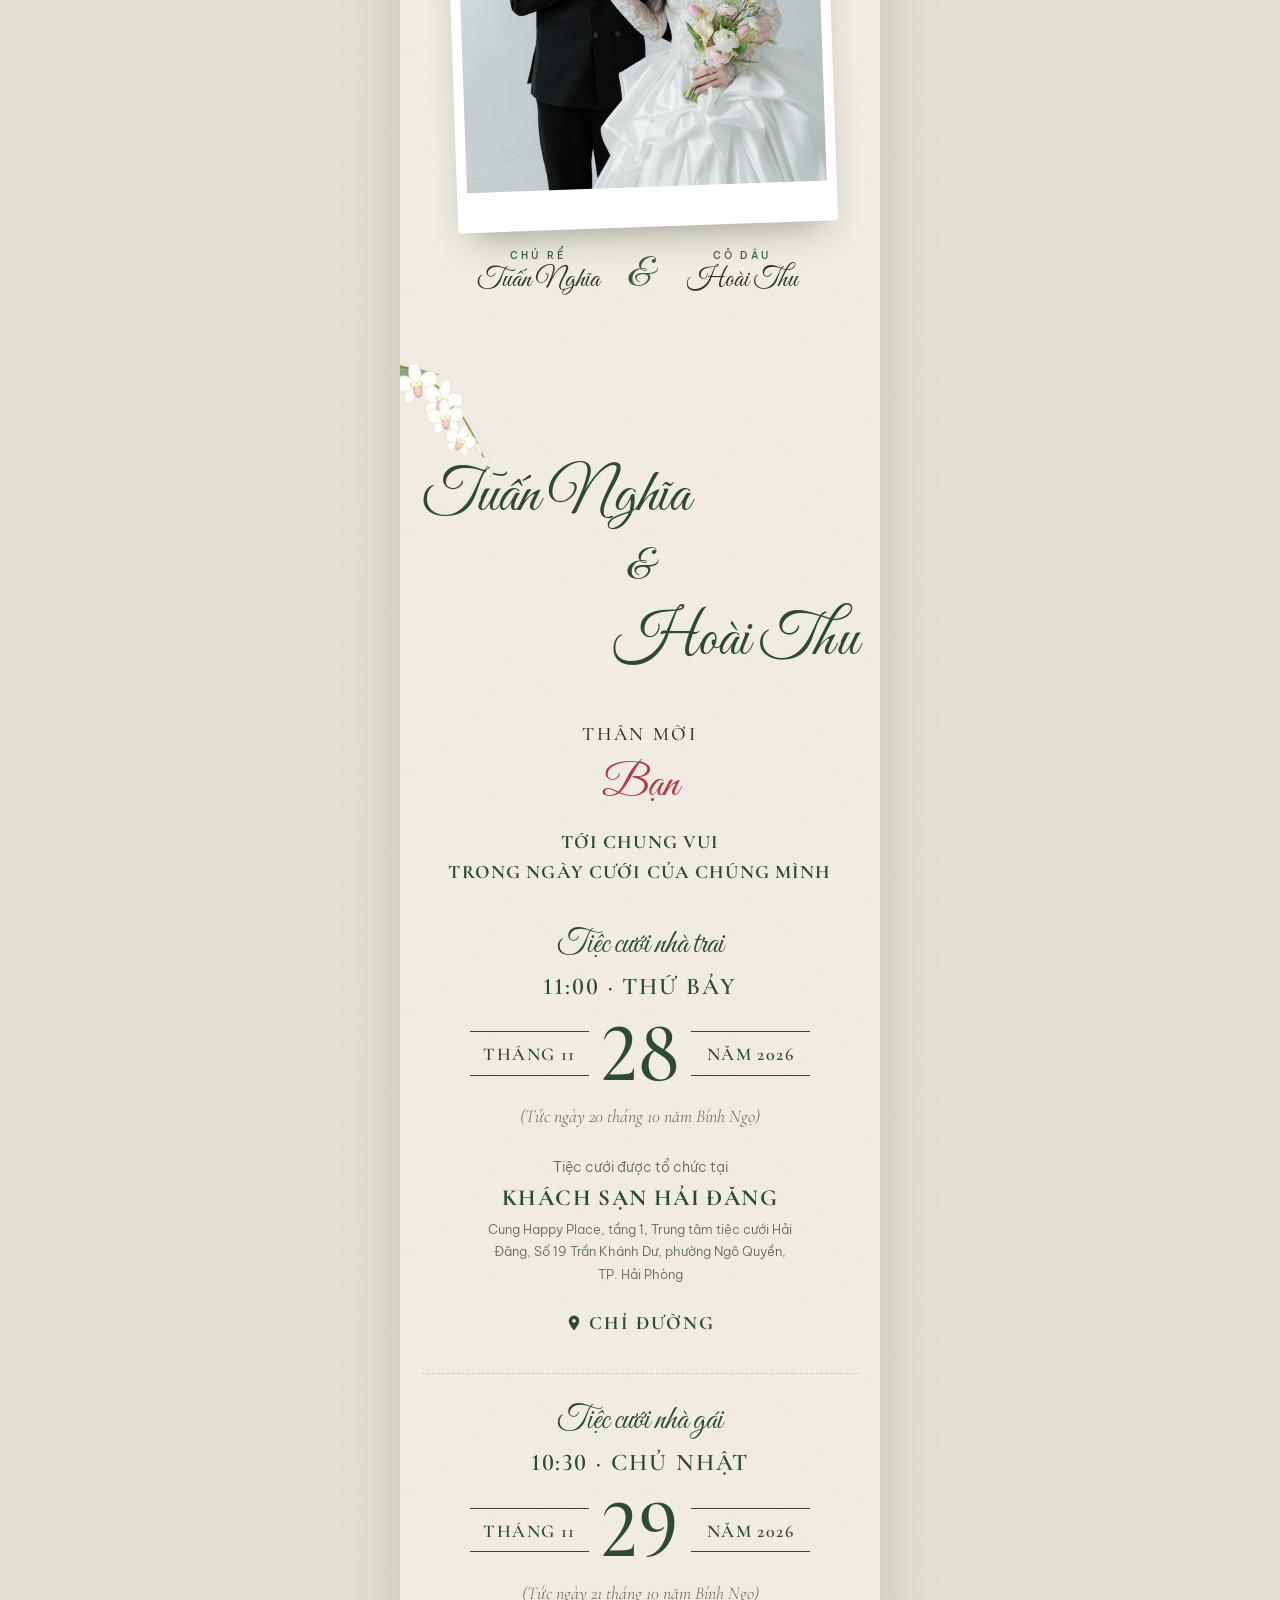
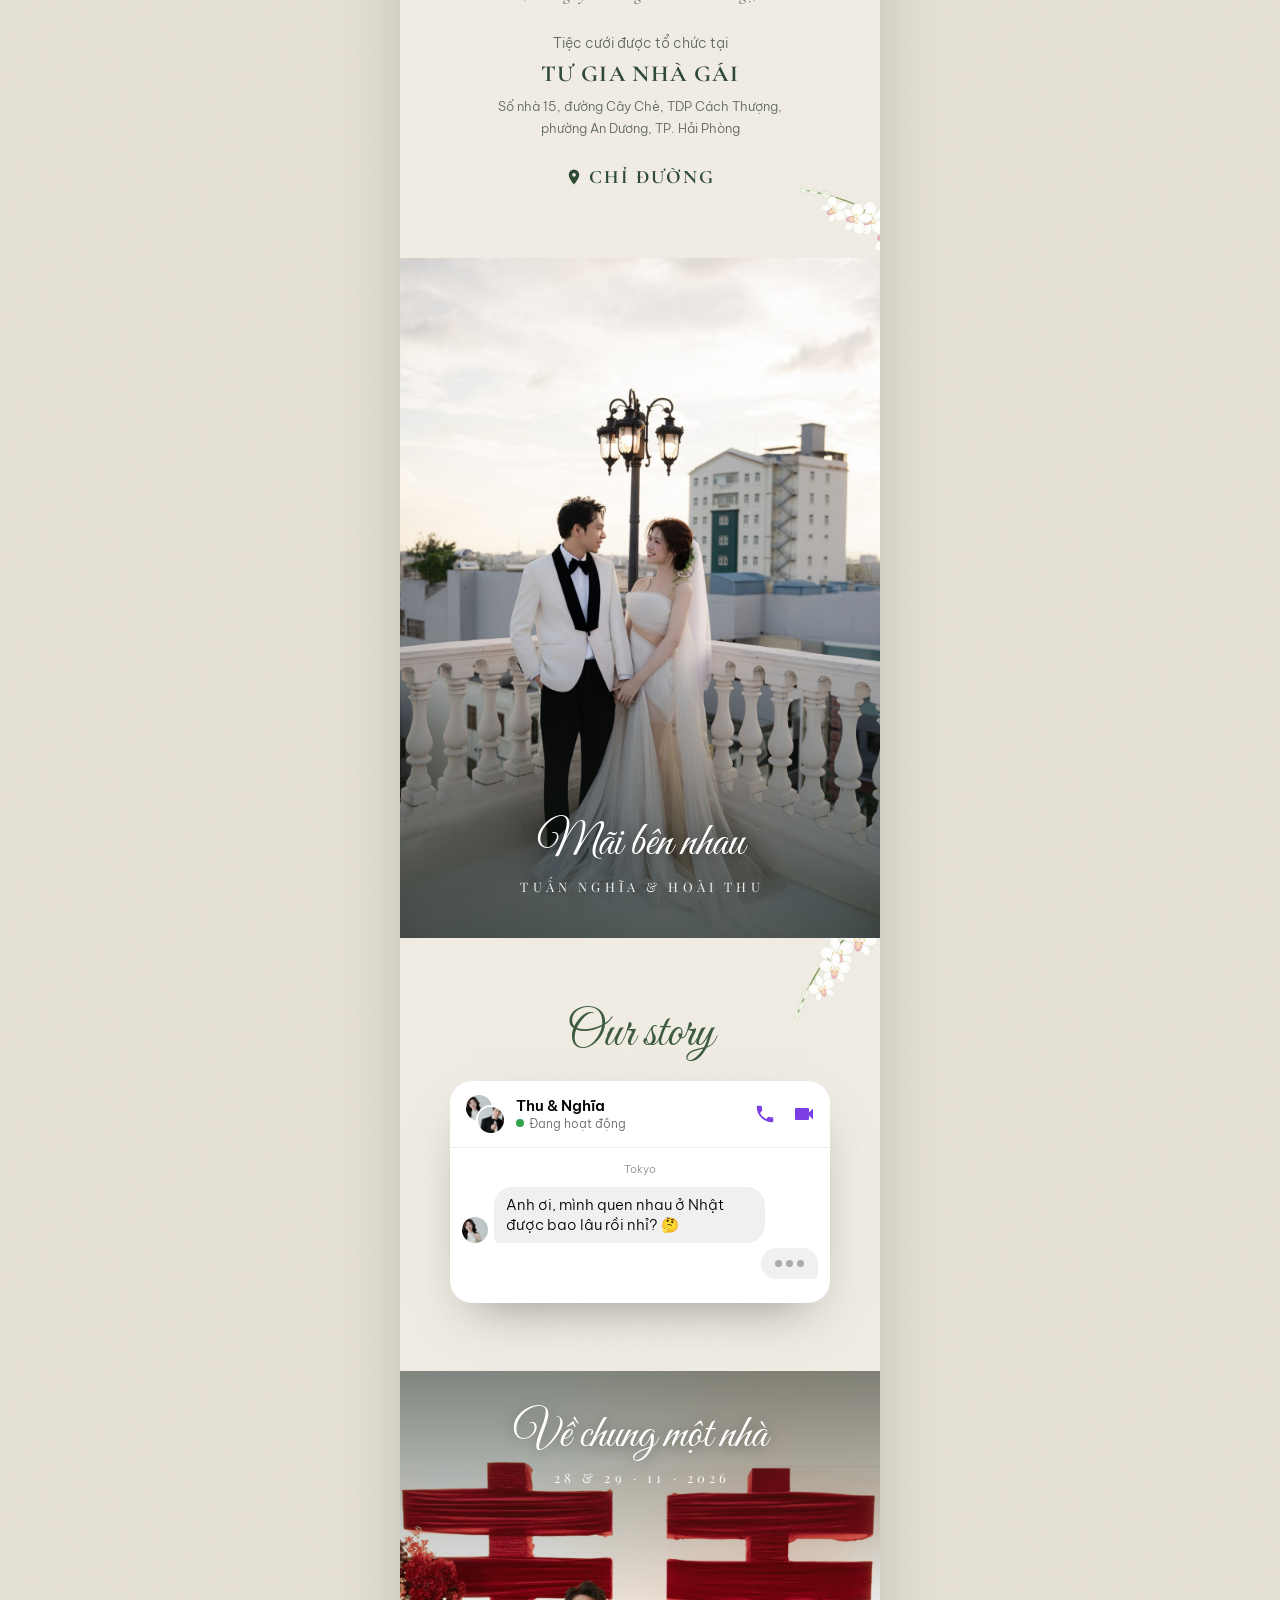
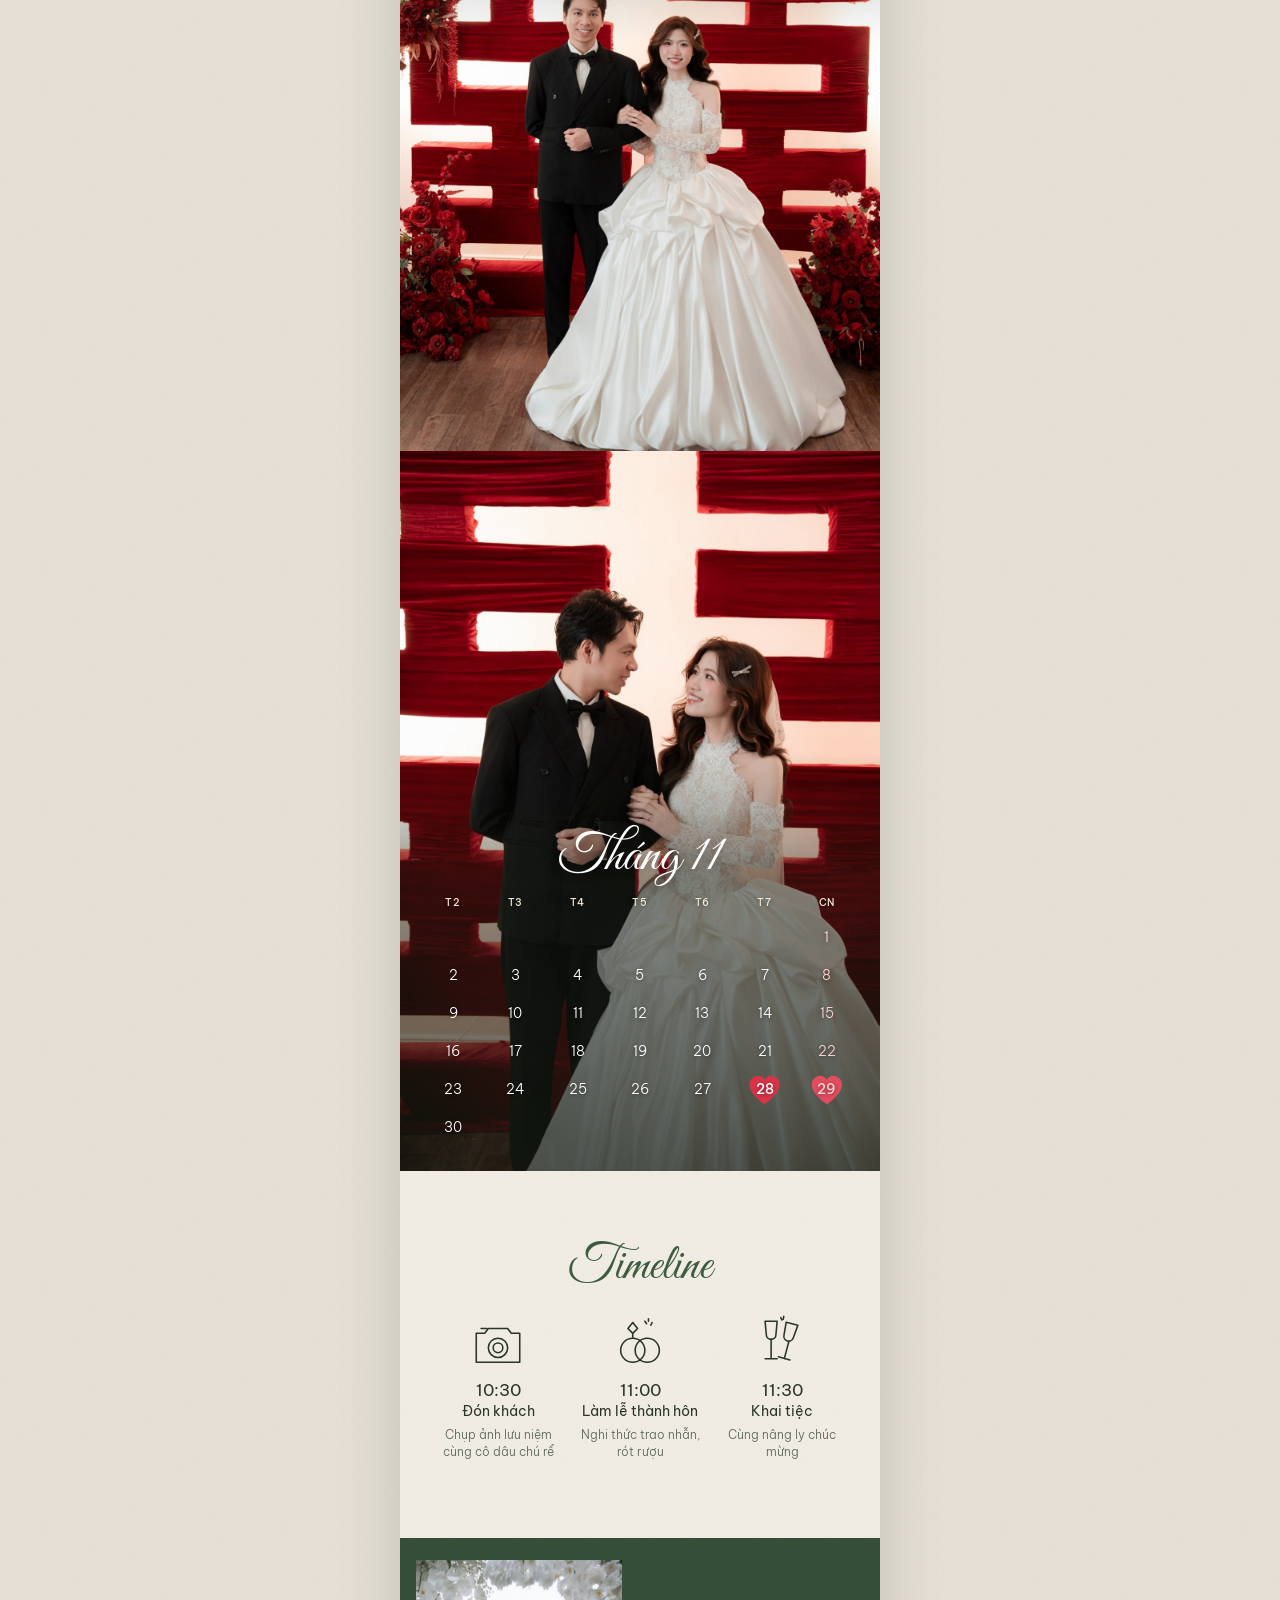
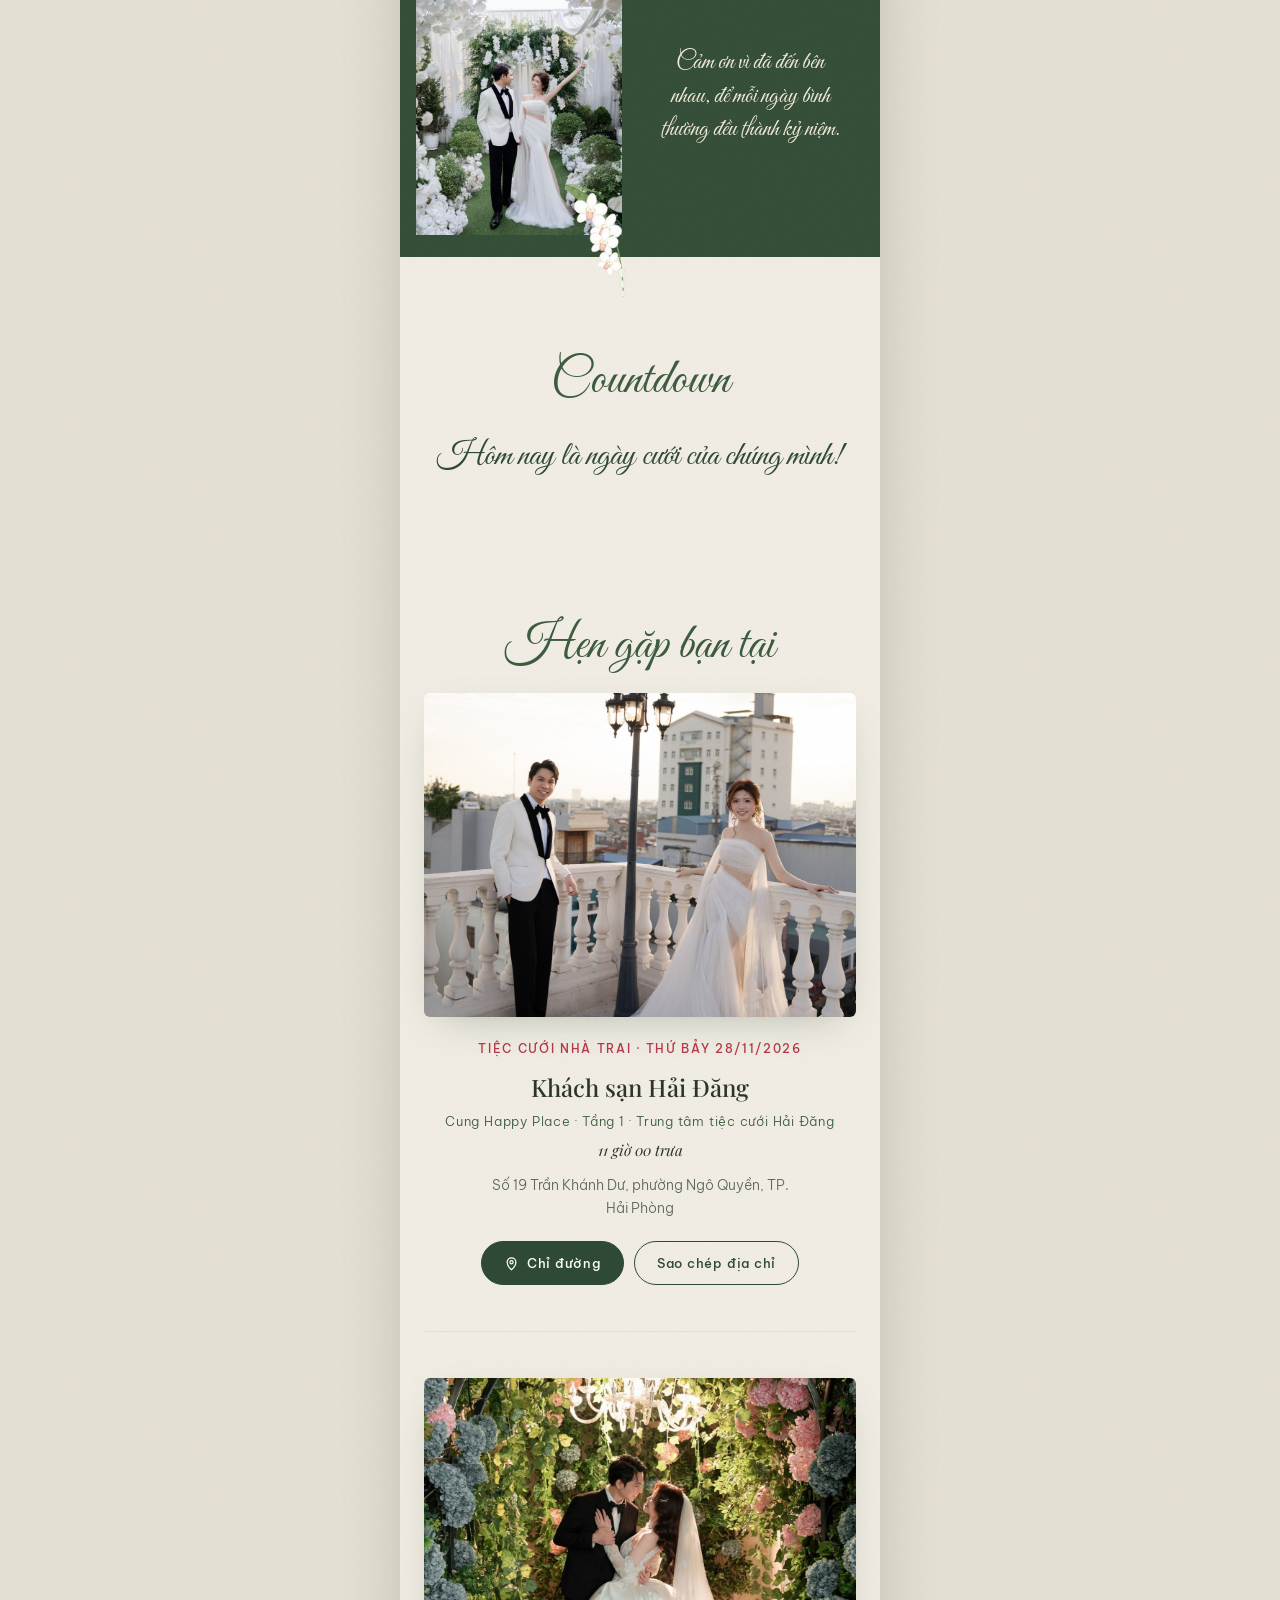
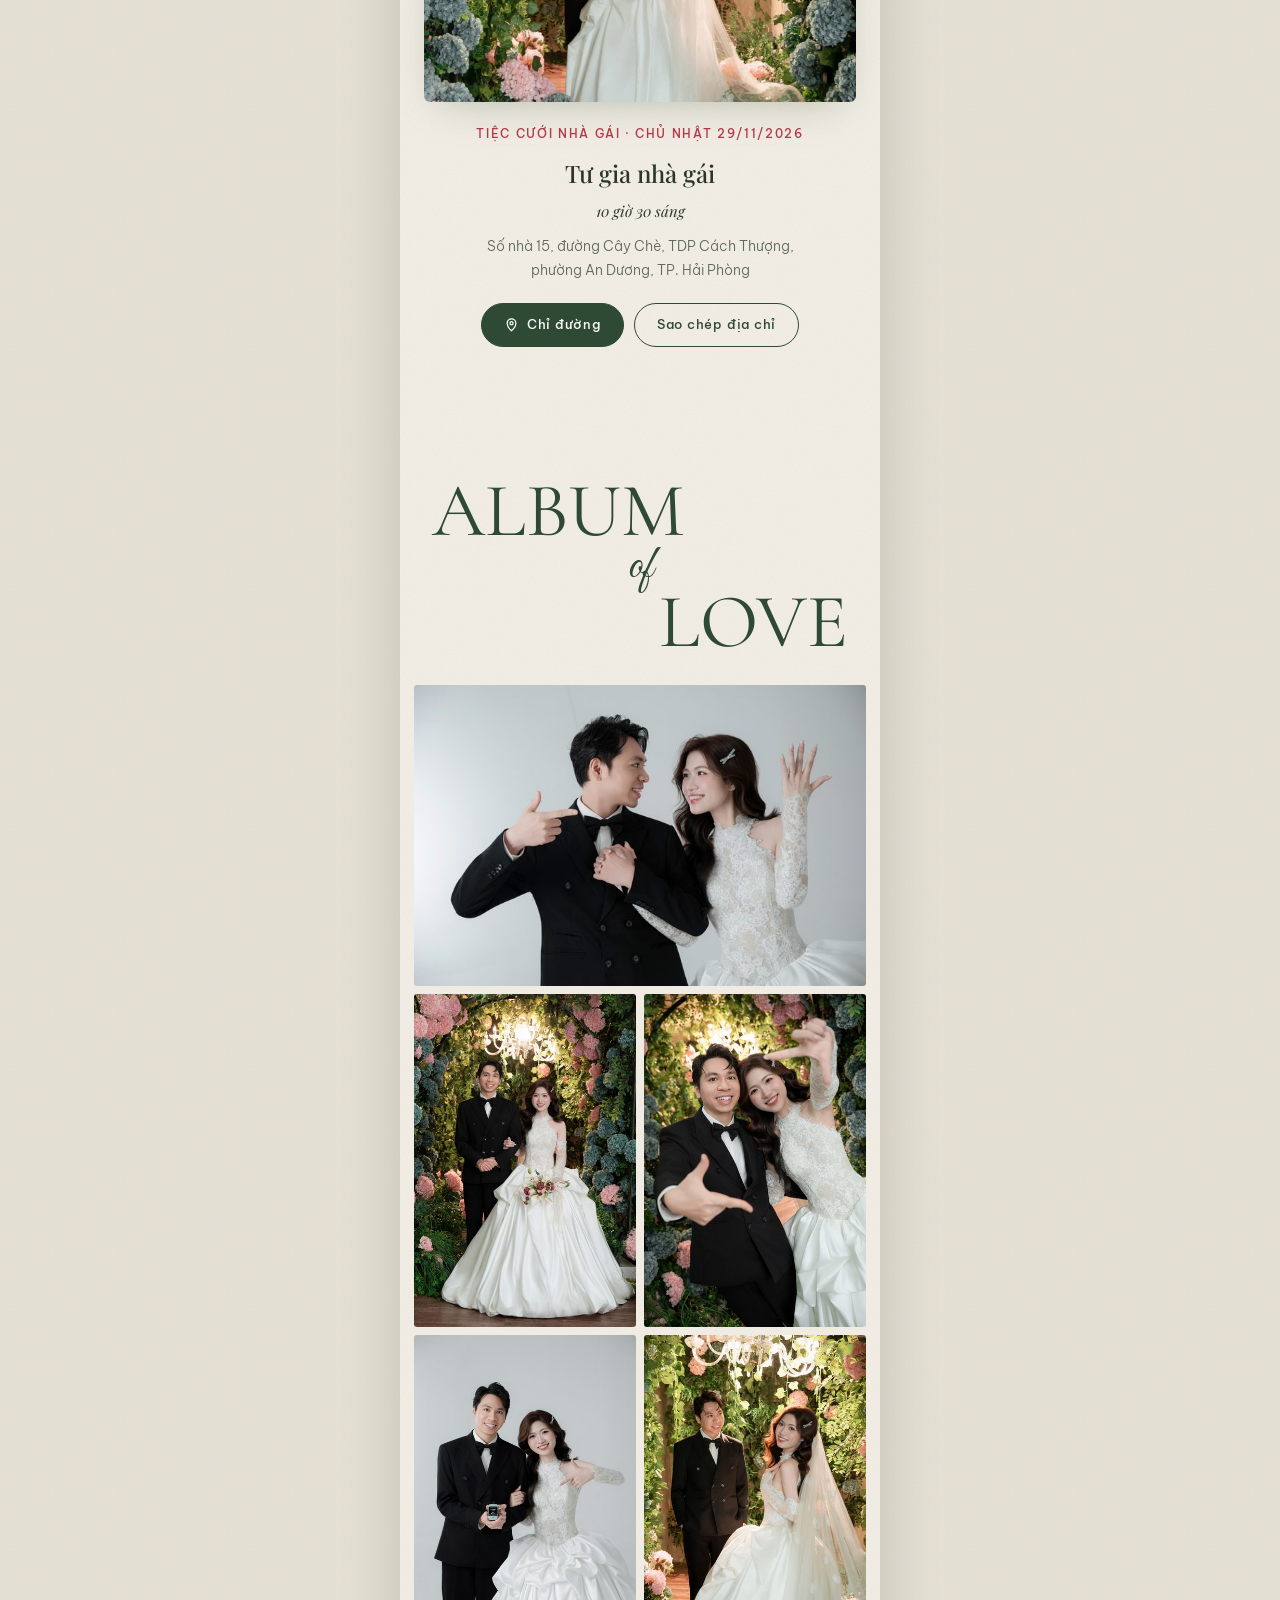
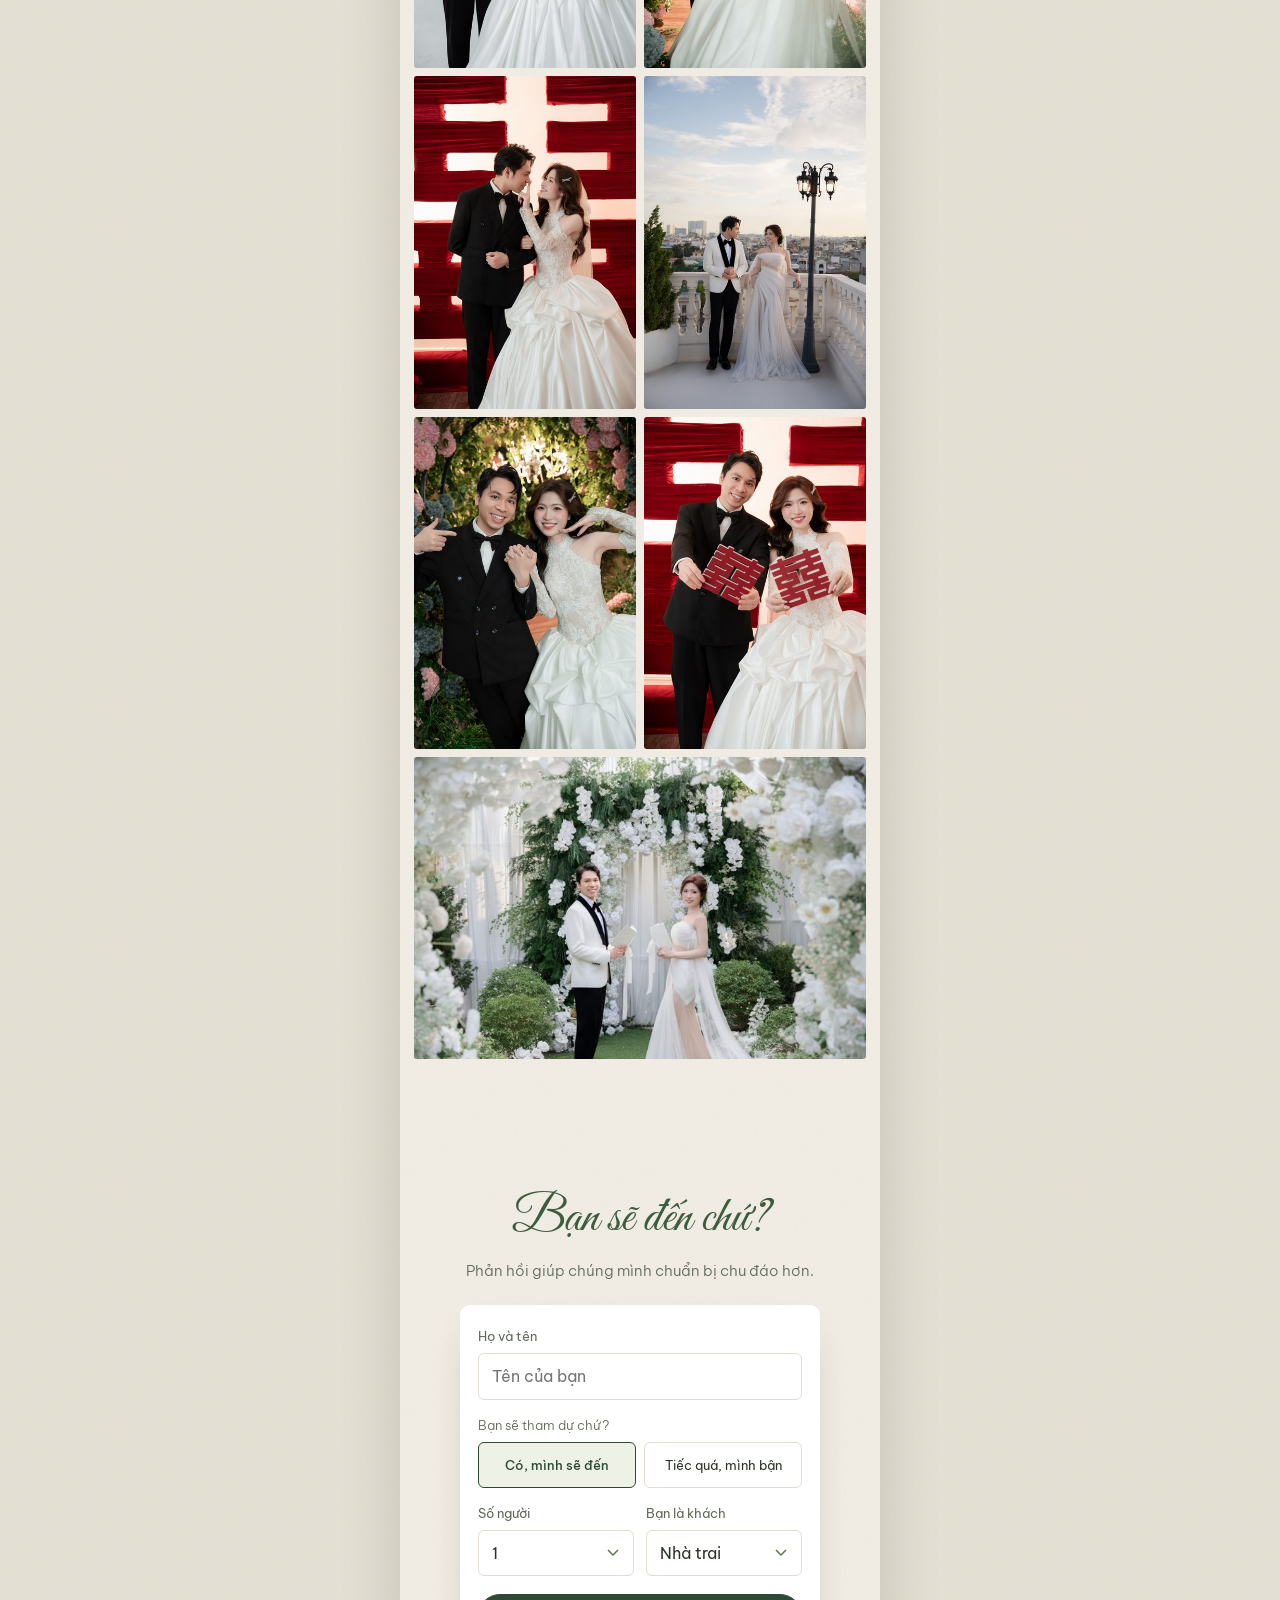
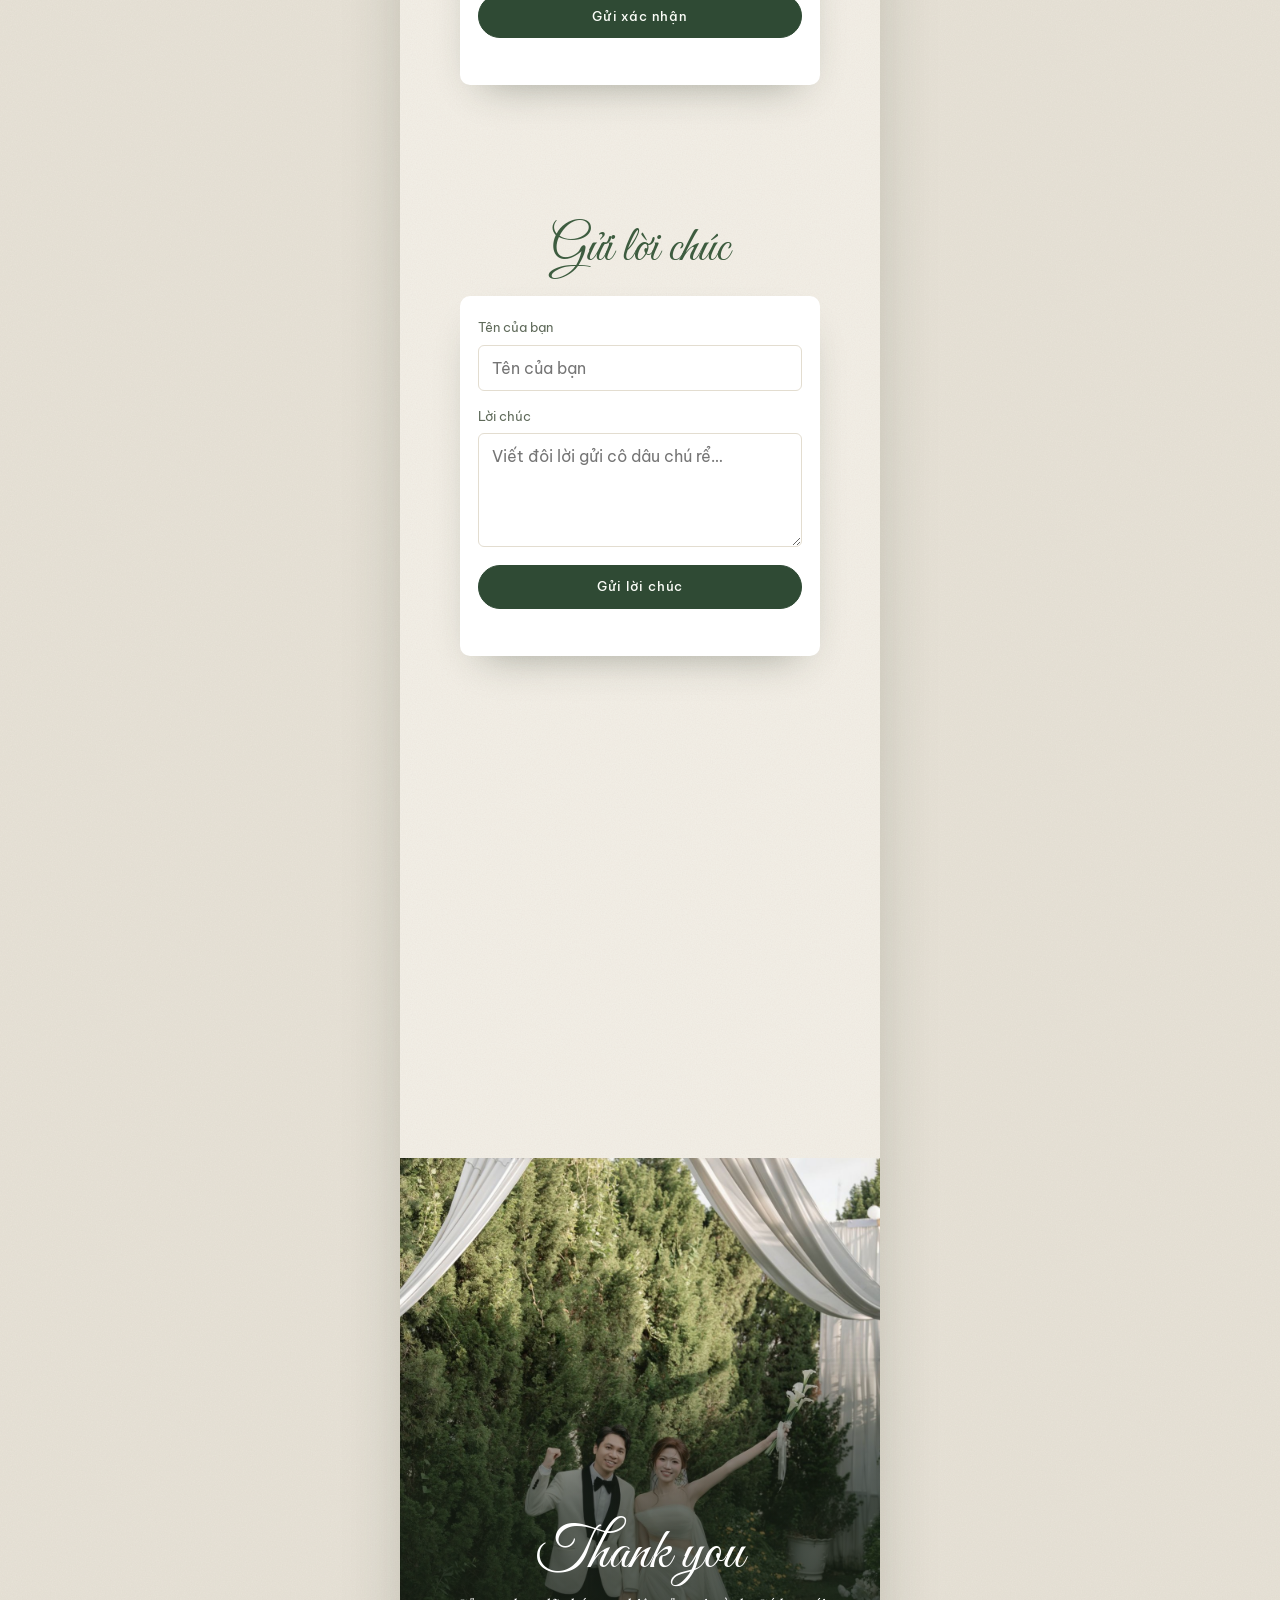
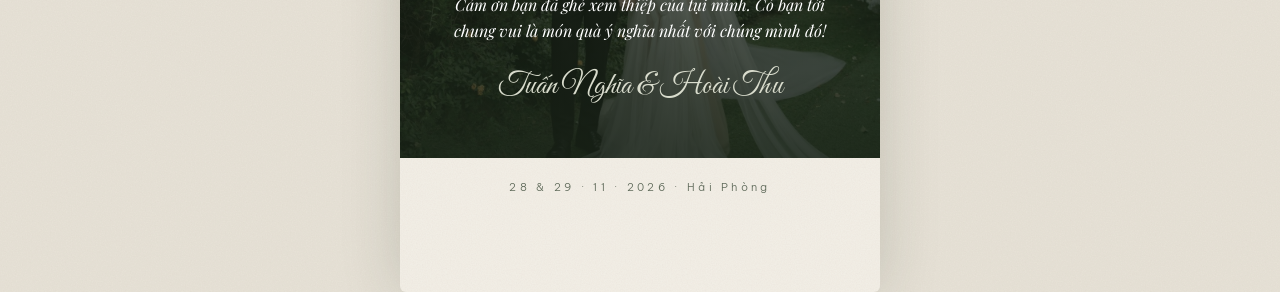
==== commit 74fbdab1: "Thêm bản tiếng Nhật (#lang=ja) cho thiệp và lựa chọn ngôn ngữ + lời nhắn tiếng Nhật ở trang admin Co" ====
--- a/index.html
+++ b/index.html
@@ -29,8 +29,8 @@
 <link rel="preconnect" href="https://fonts.googleapis.com">
 <link rel="preconnect" href="https://fonts.gstatic.com" crossorigin>
 <link rel="stylesheet" href="https://fonts.googleapis.com/css2?family=Great+Vibes&family=Cormorant+Garamond:ital,wght@0,300;0,400;0,500;0,600;1,400&family=Playfair+Display:ital,wght@0,400;0,500;0,600;1,400&family=Be+Vietnam+Pro:wght@300;400;500&display=swap">
-<link rel="stylesheet" href="css/style.css?v=20261123g">
-<link rel="stylesheet" href="css/paper.css?v=20261123g">
+<link rel="stylesheet" href="css/style.css?v=20261123j">
+<link rel="stylesheet" href="css/paper.css?v=20261123j">
 </head>
 <body class="locked">
 
@@ -342,8 +342,8 @@
   </div>
 </div>
 
-<script src="js/config.js?v=20261123g"></script>
-<script src="js/lunar.js?v=20261123g"></script>
-<script src="js/main.js?v=20261123g"></script>
+<script src="js/config.js?v=20261123j"></script>
+<script src="js/lunar.js?v=20261123j"></script>
+<script src="js/main.js?v=20261123j"></script>
 </body>
 </html>
--- a/css/paper.css
+++ b/css/paper.css
@@ -370,3 +370,18 @@
 .dlunar{margin-top:10px}
 .dat{margin-top:24px}
 .dmap{margin-top:22px}
+
+/* ============ Bản tiếng Nhật ============ */
+[data-lang=ja] body{font-family:"Noto Sans JP",var(--f-body)}
+[data-lang=ja] .inv-kinh,[data-lang=ja] .inv-to,[data-lang=ja] .announce,[data-lang=ja] .dtime,[data-lang=ja] .drow span,[data-lang=ja] .dplace,[data-lang=ja] .dmap,
+[data-lang=ja] .families .eyebrow,[data-lang=ja] .parent,[data-lang=ja] .thanks p,[data-lang=ja] .sheet h3,[data-lang=ja] .venue-item h3,[data-lang=ja] .venue-item .vtime{font-family:"Noto Serif JP",var(--f-serif);letter-spacing:.04em}
+[data-lang=ja] .inv-guest,[data-lang=ja] .dlabel,[data-lang=ja] .q-tx,[data-lang=ja] .opener-tap,[data-lang=ja] .door-guest,[data-lang=ja] .opener-guest,[data-lang=ja] .hero-guest{font-family:"Noto Serif JP",serif;font-weight:500}
+[data-lang=ja] .inv-guest{font-size:30px}
+[data-lang=ja] .dlabel{font-size:22px}
+[data-lang=ja] .q-tx{font-size:17px;line-height:1.9}
+[data-lang=ja] .opener-tap{font-size:18px;letter-spacing:.1em}
+[data-lang=ja] .door-guest,[data-lang=ja] .opener-guest{font-size:22px}
+[data-lang=ja] .hero-guest{font-size:20px}
+[data-lang=ja] .inv-to{font-size:17px;text-transform:none;letter-spacing:.1em}
+[data-lang=ja] .drow span{font-size:17px}
+[data-lang=ja] .role{letter-spacing:.2em}
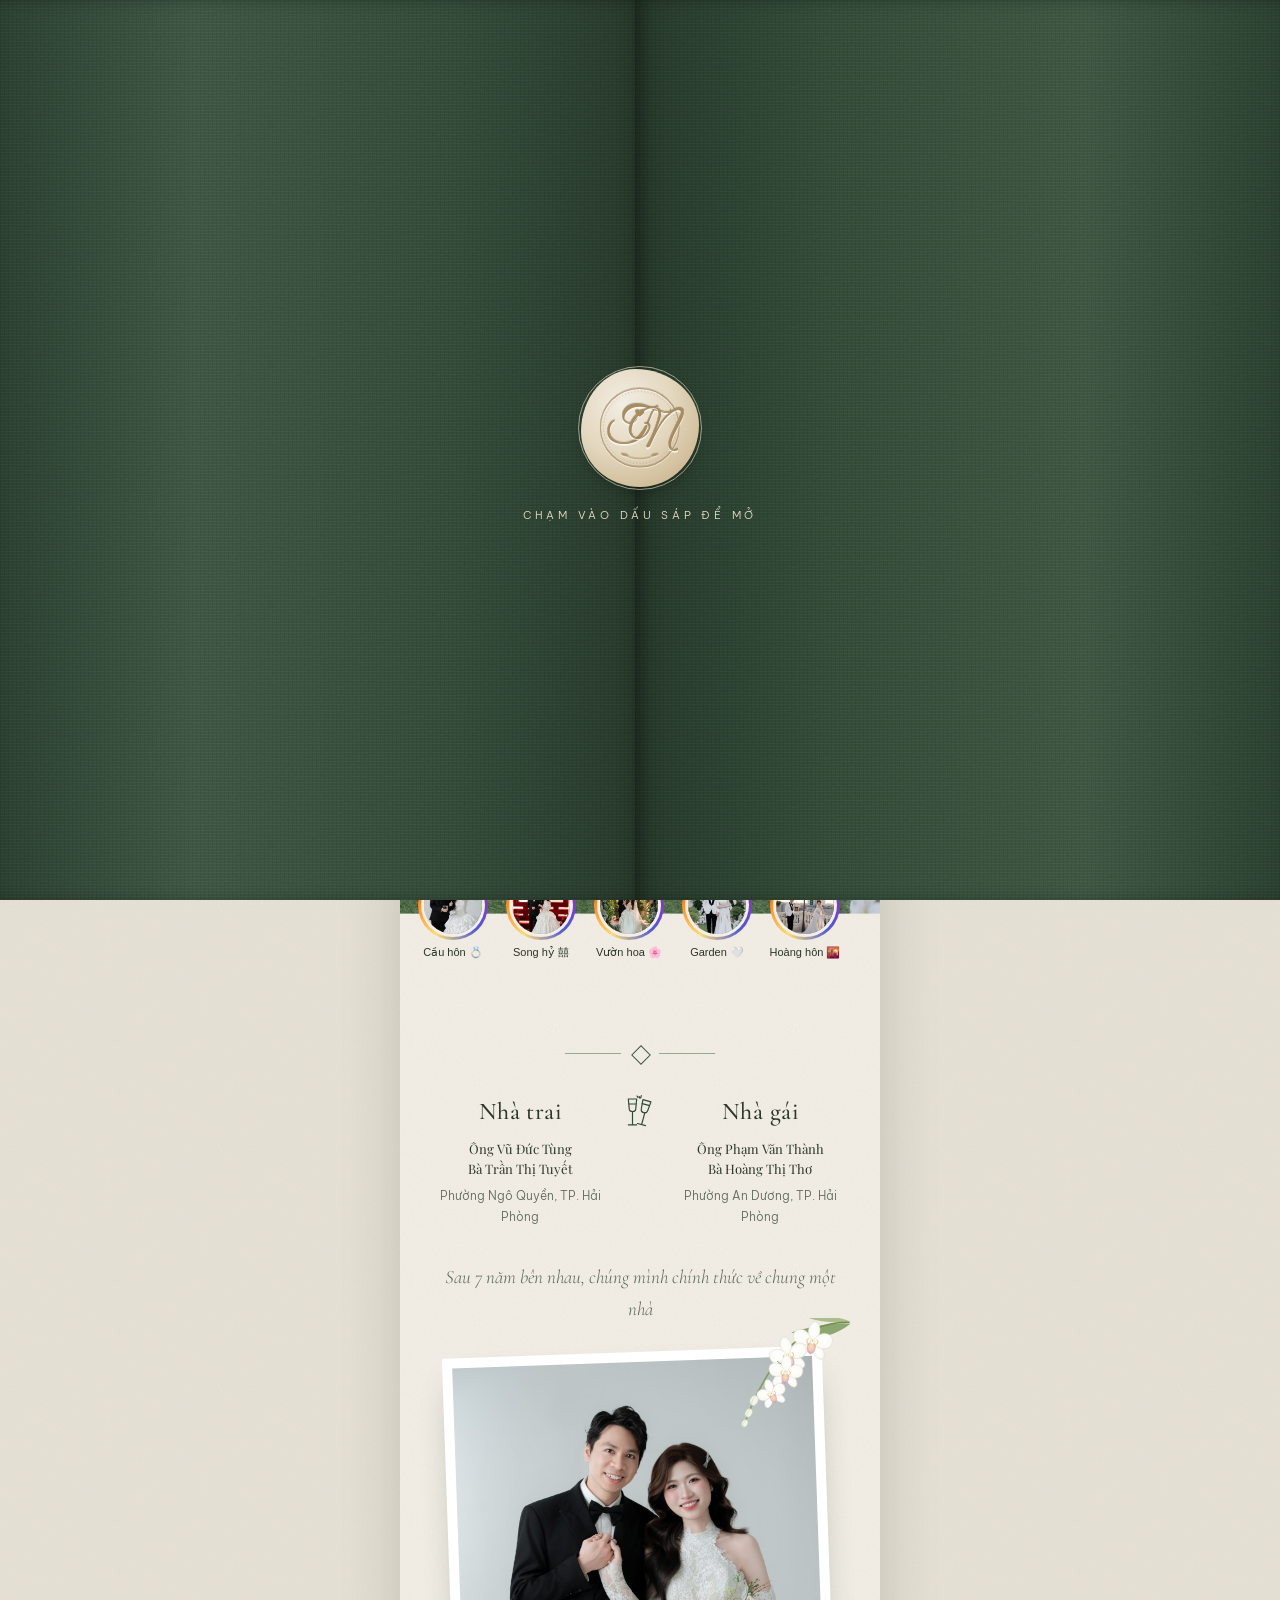
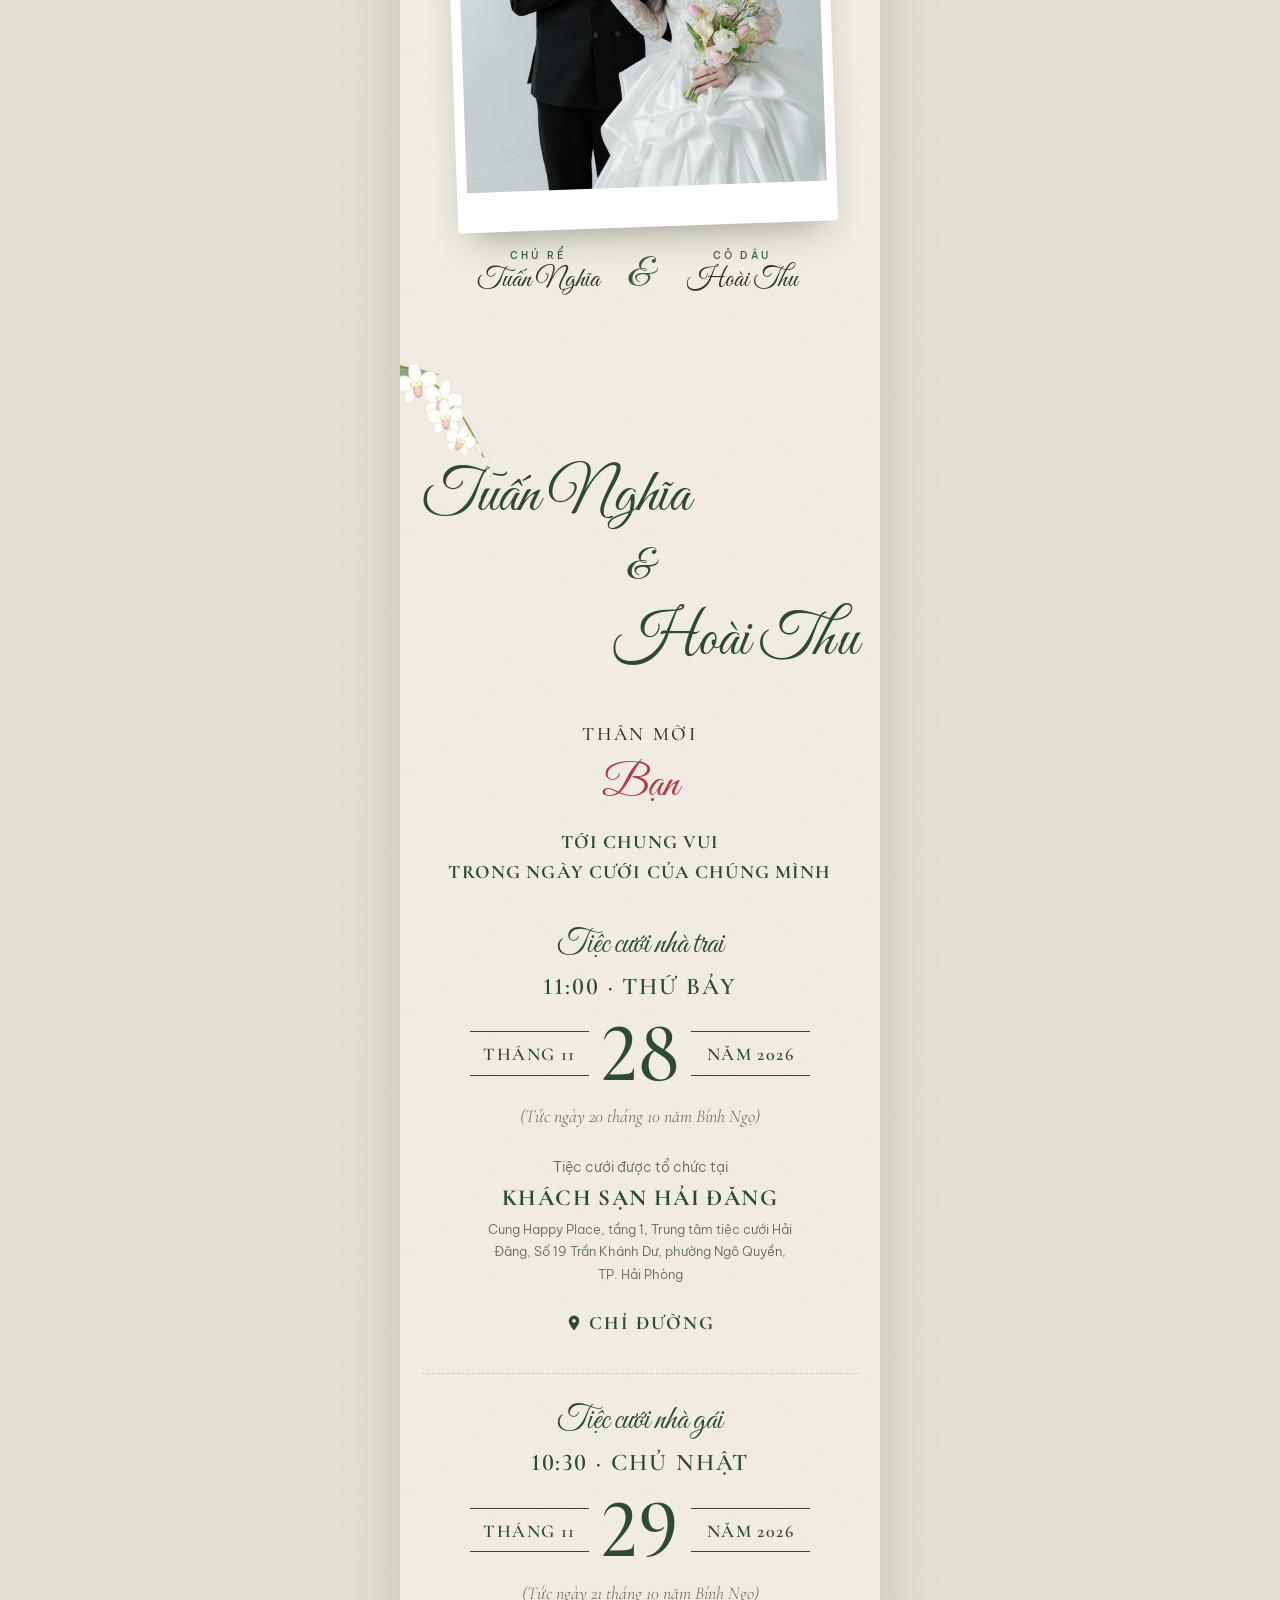
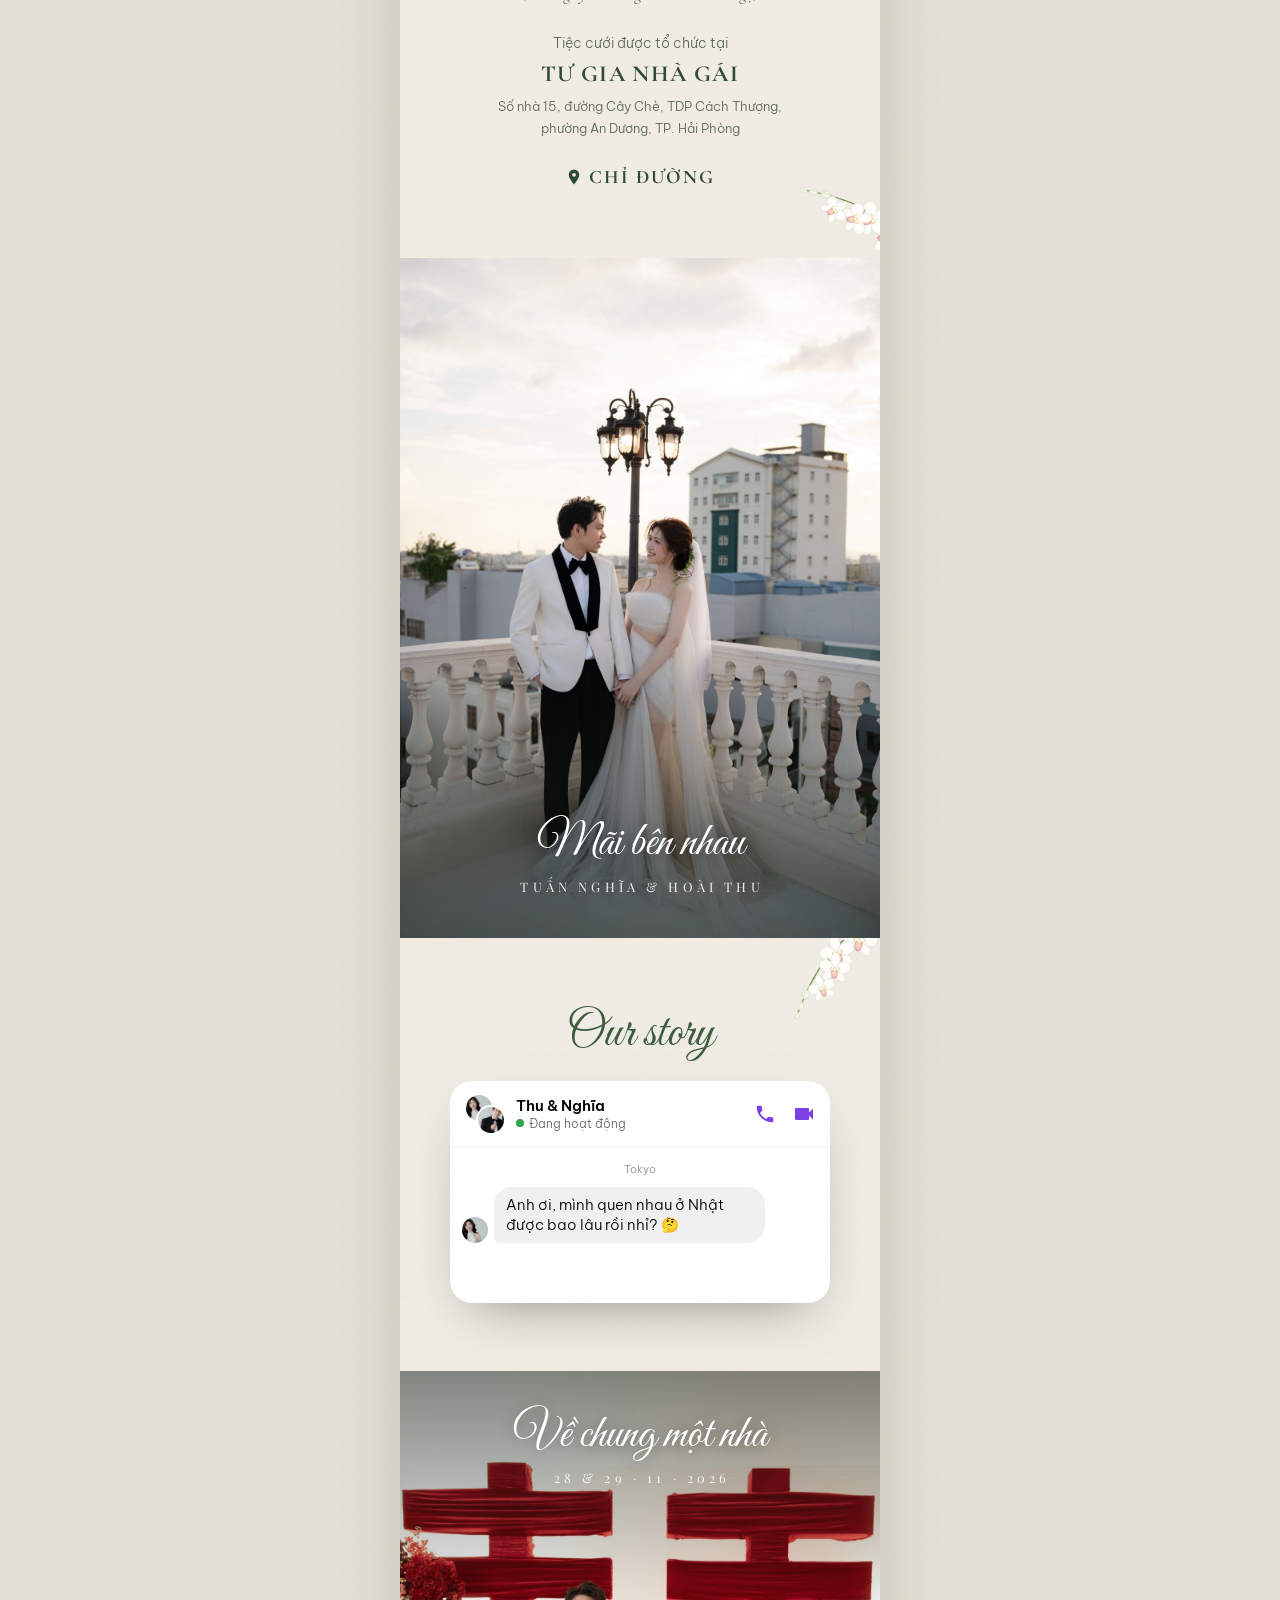
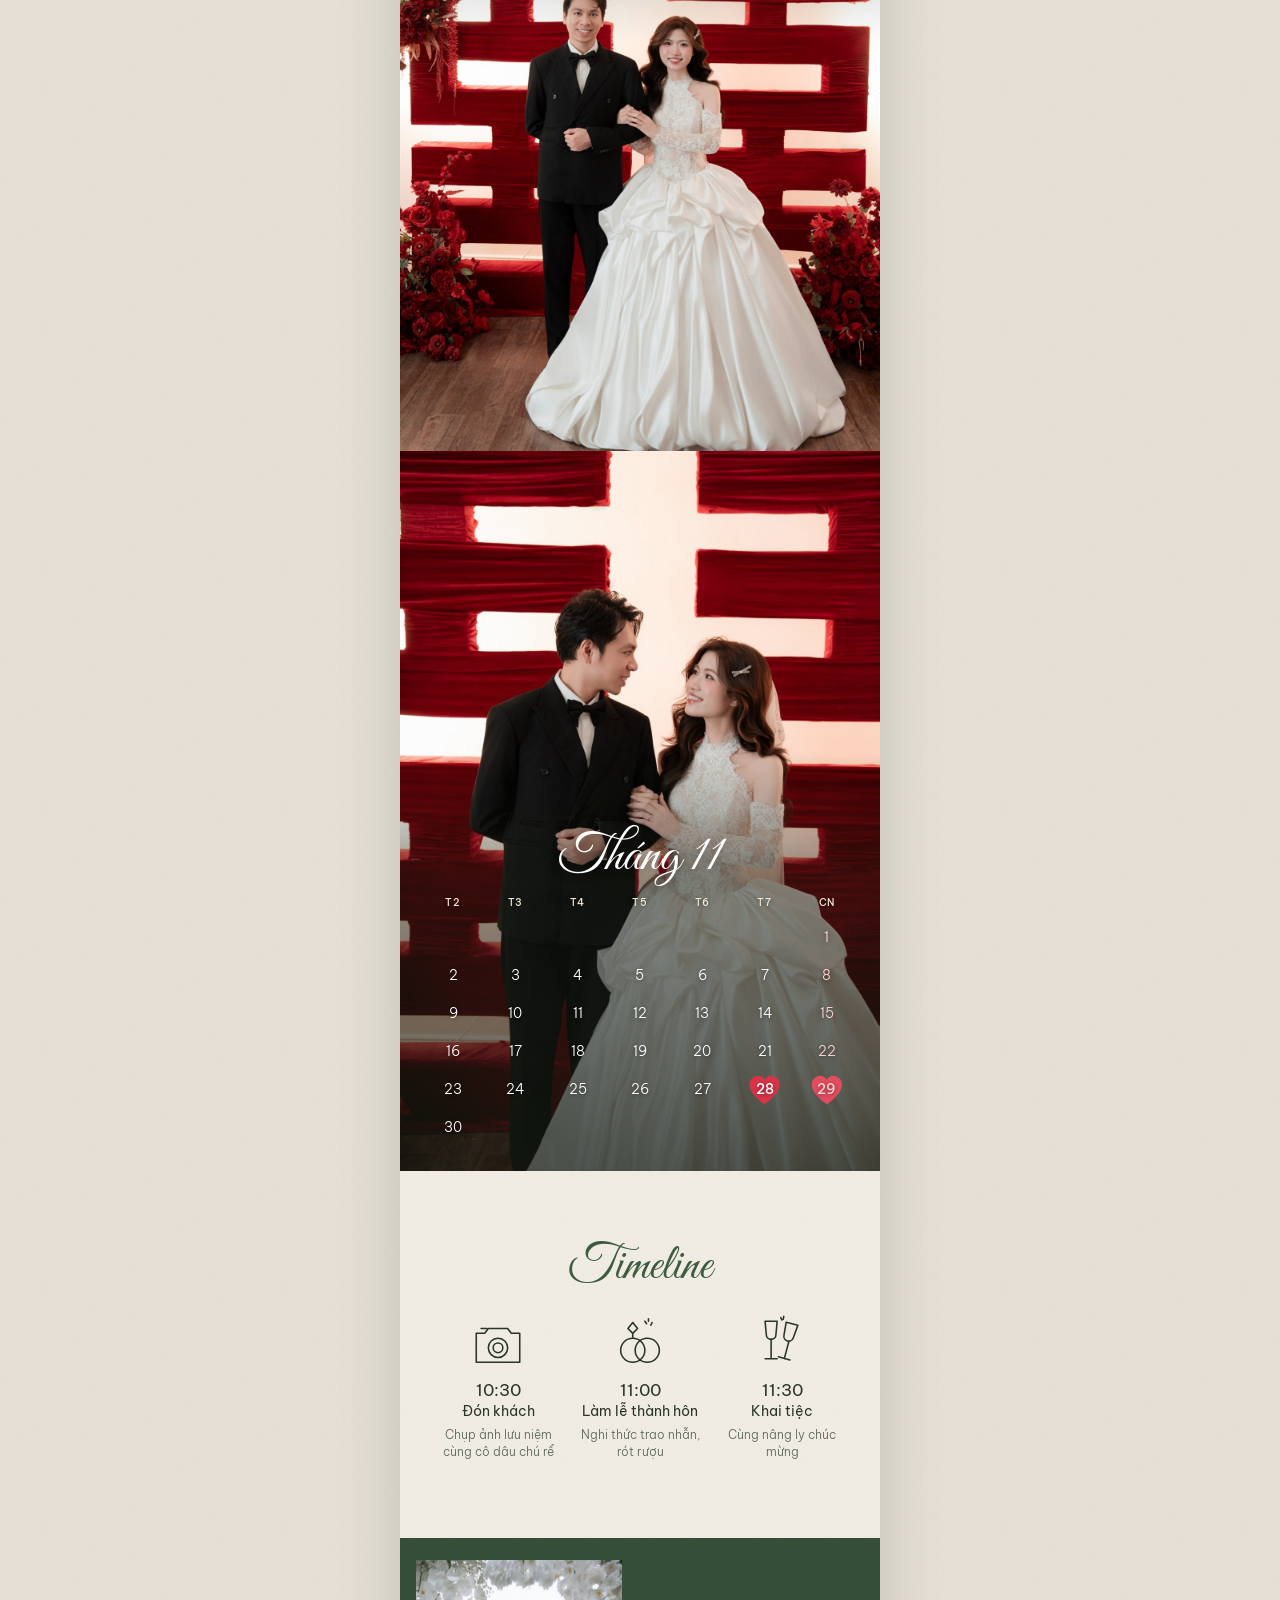
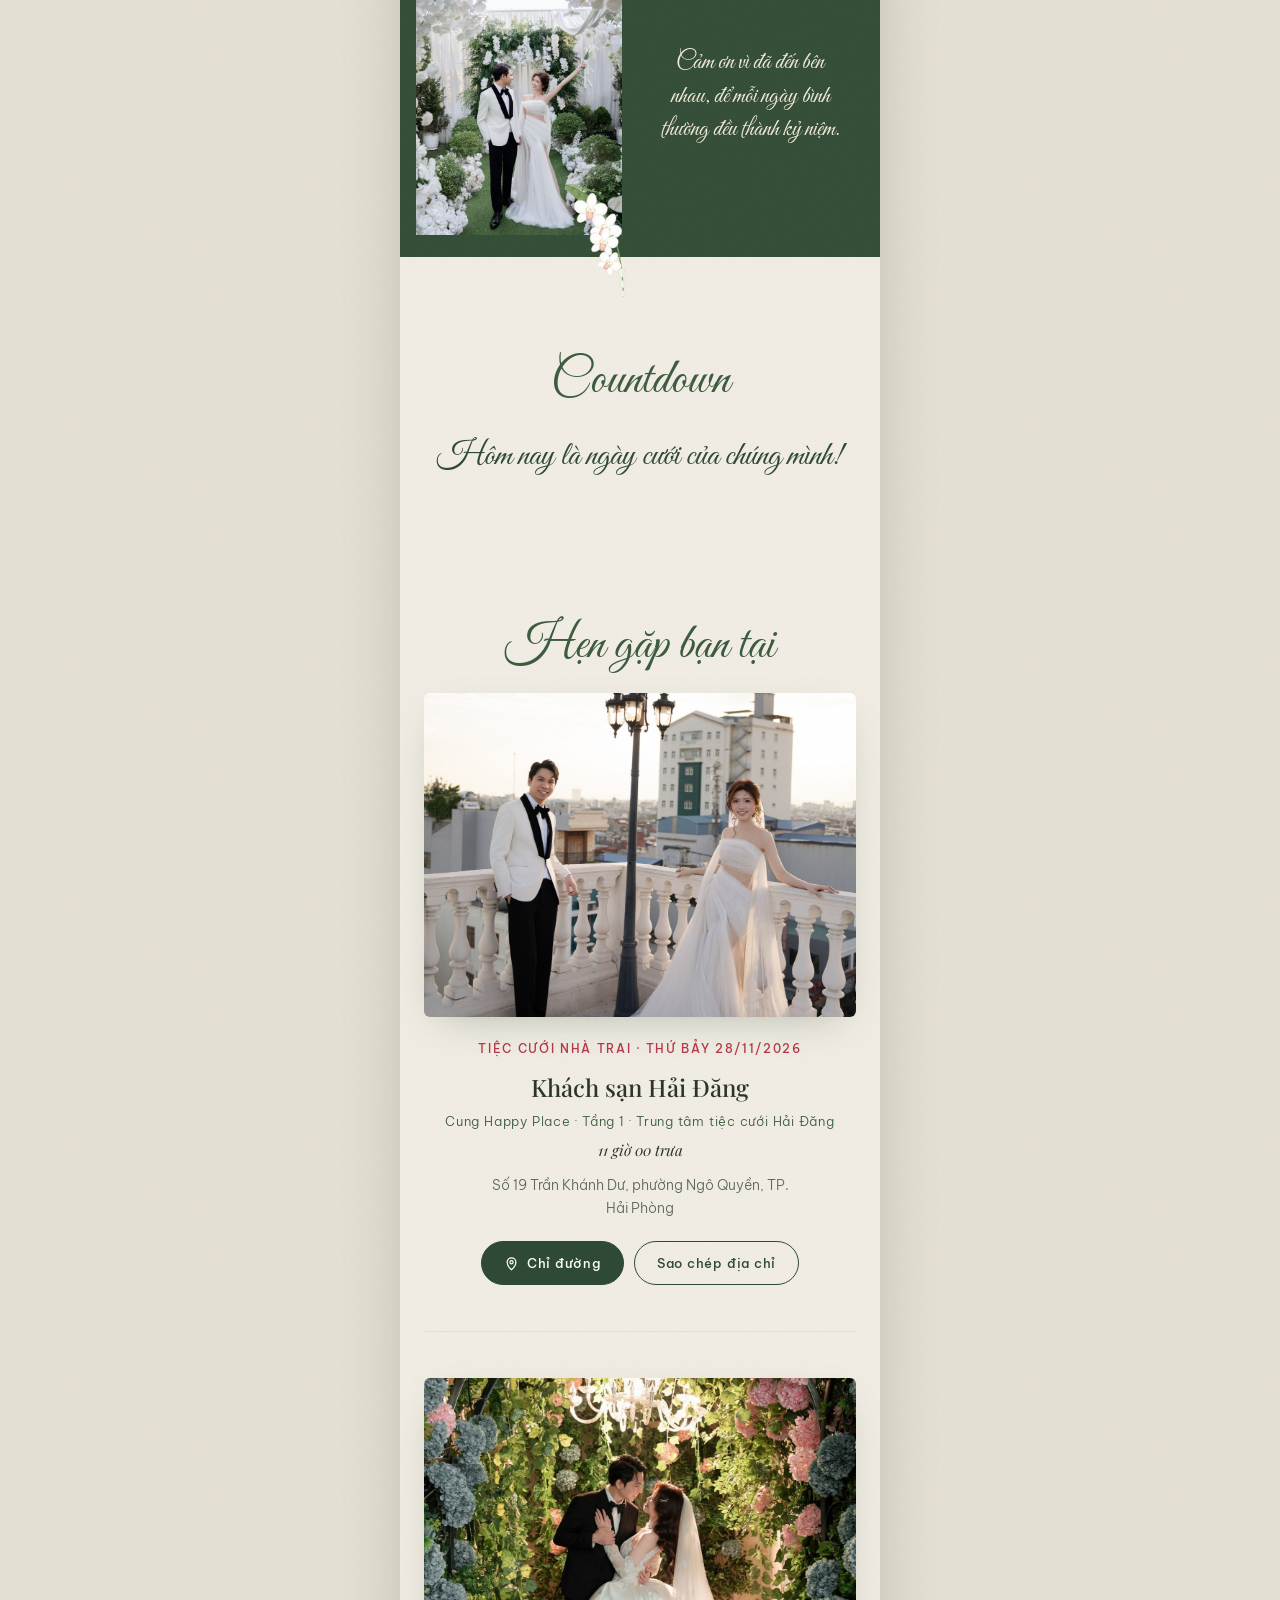
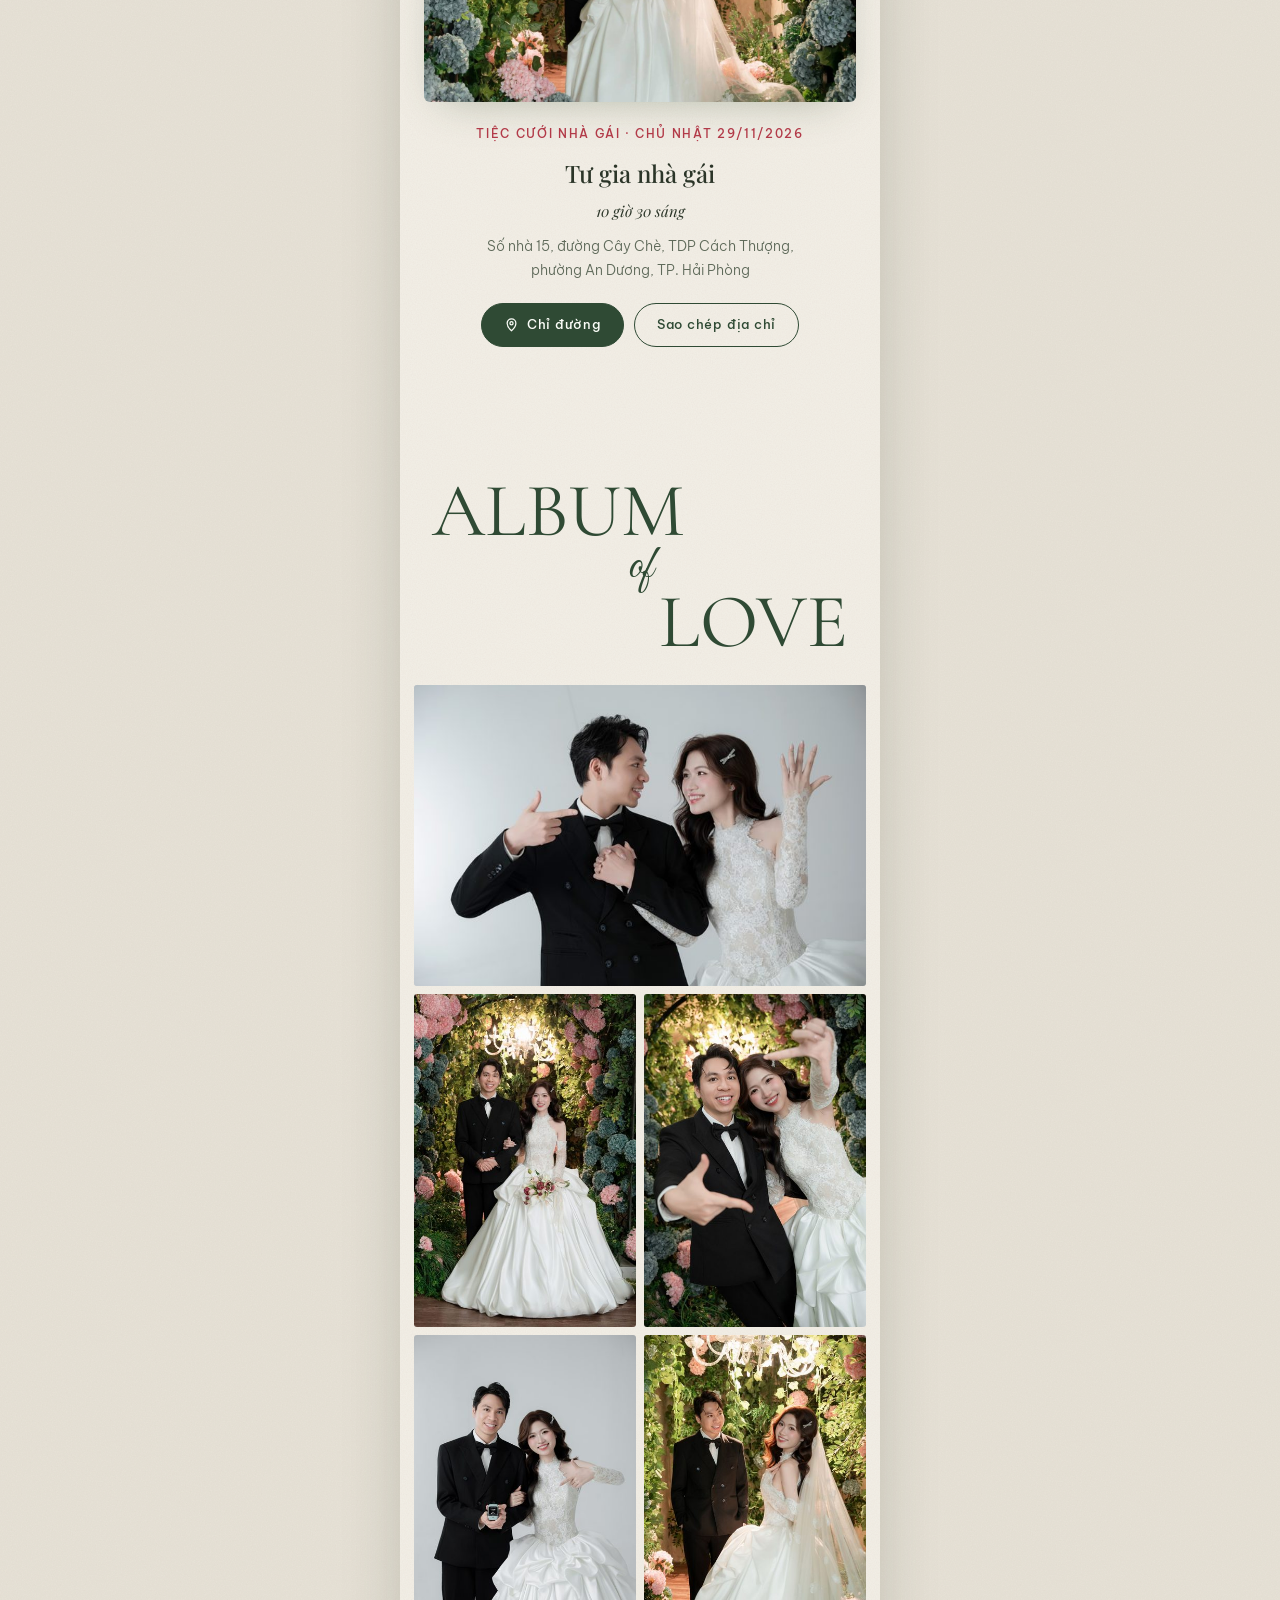
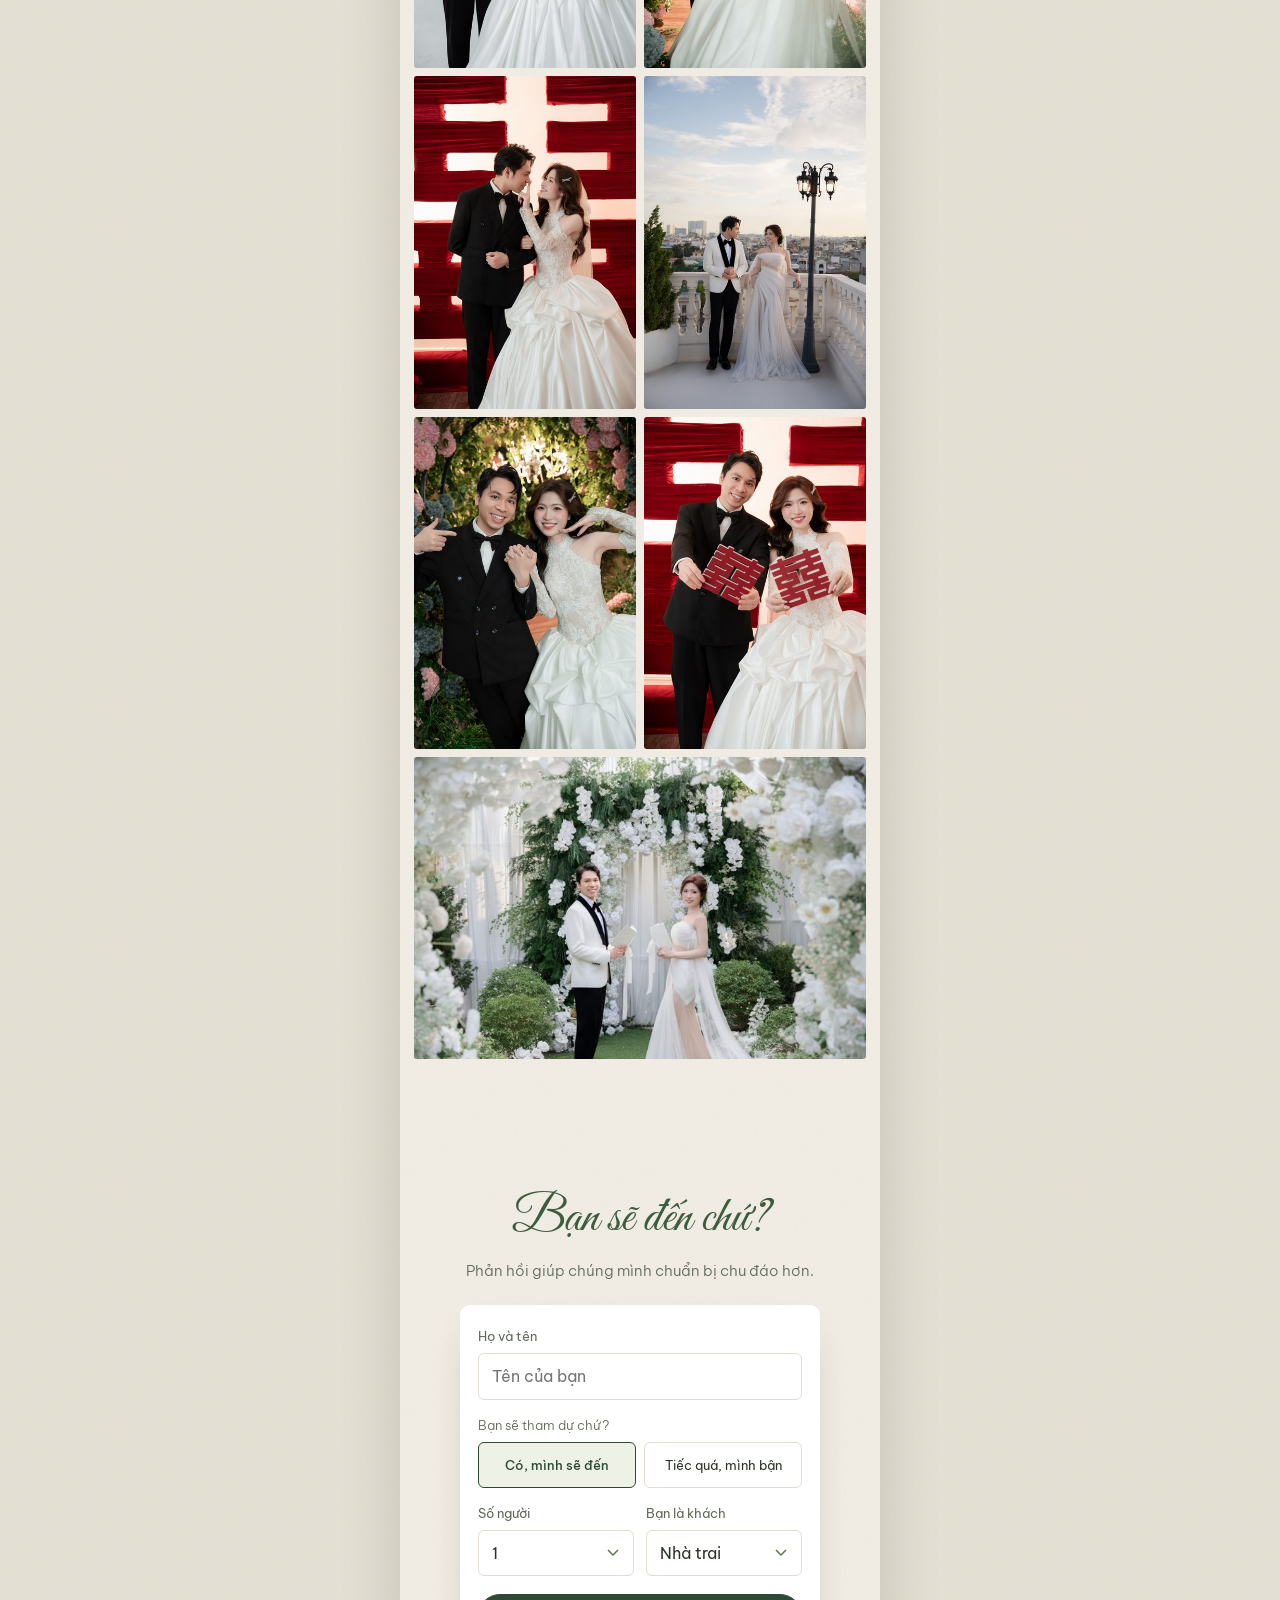
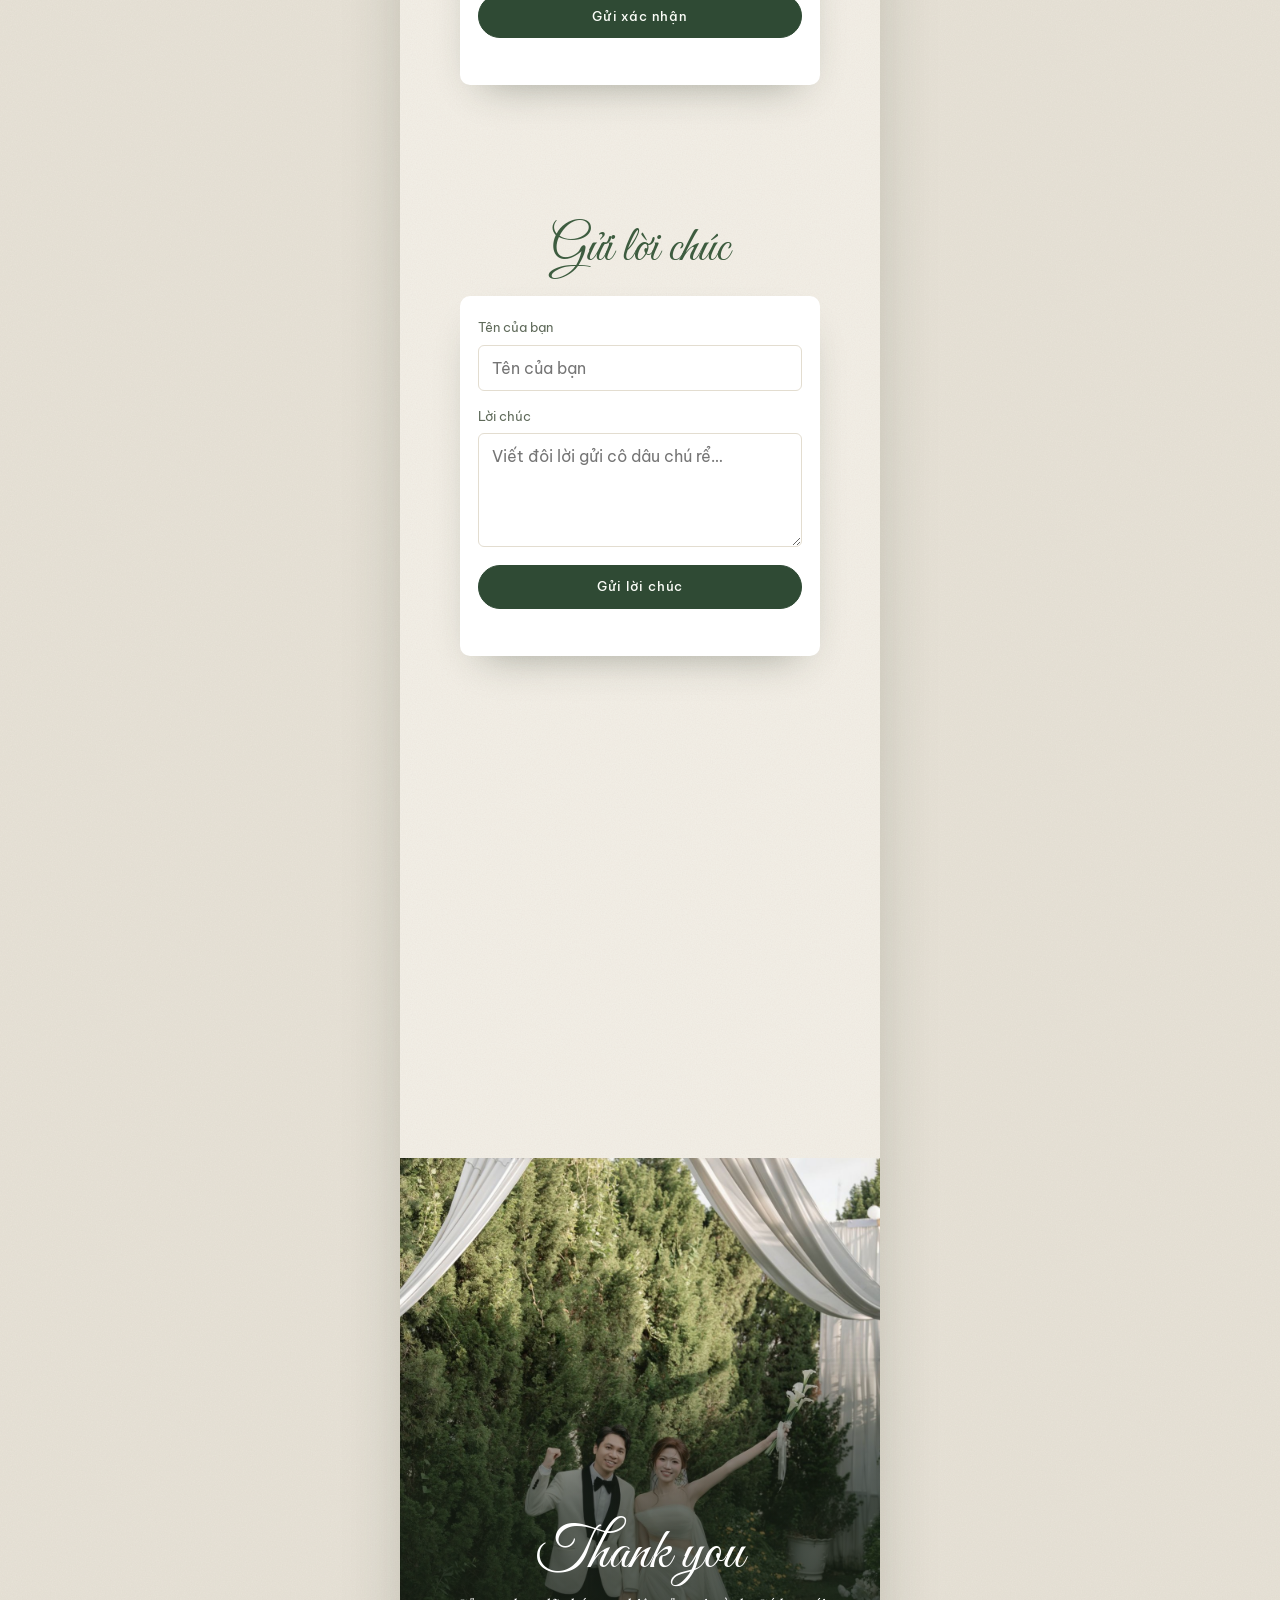
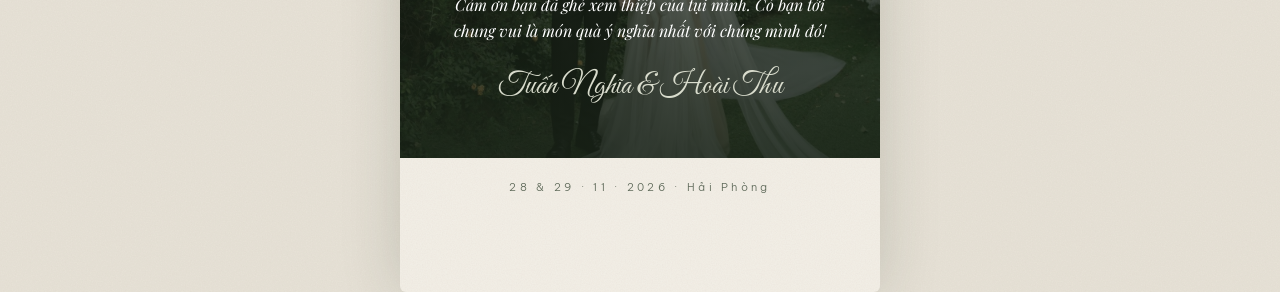
==== commit 2eaa74db: "Khung live chỉ chạy lời chúc, bỏ dòng 'đã thả tim / đã tham gia' Co-Authored-By: Claude Opus 5.5 <no" ====
--- a/index.html
+++ b/index.html
@@ -29,8 +29,8 @@
 <link rel="preconnect" href="https://fonts.googleapis.com">
 <link rel="preconnect" href="https://fonts.gstatic.com" crossorigin>
 <link rel="stylesheet" href="https://fonts.googleapis.com/css2?family=Great+Vibes&family=Cormorant+Garamond:ital,wght@0,300;0,400;0,500;0,600;1,400&family=Playfair+Display:ital,wght@0,400;0,500;0,600;1,400&family=Be+Vietnam+Pro:wght@300;400;500&display=swap">
-<link rel="stylesheet" href="css/style.css?v=20261123j">
-<link rel="stylesheet" href="css/paper.css?v=20261123j">
+<link rel="stylesheet" href="css/style.css?v=20261123k">
+<link rel="stylesheet" href="css/paper.css?v=20261123k">
 </head>
 <body class="locked">
 
@@ -342,8 +342,8 @@
   </div>
 </div>
 
-<script src="js/config.js?v=20261123j"></script>
-<script src="js/lunar.js?v=20261123j"></script>
-<script src="js/main.js?v=20261123j"></script>
+<script src="js/config.js?v=20261123k"></script>
+<script src="js/lunar.js?v=20261123k"></script>
+<script src="js/main.js?v=20261123k"></script>
 </body>
 </html>
